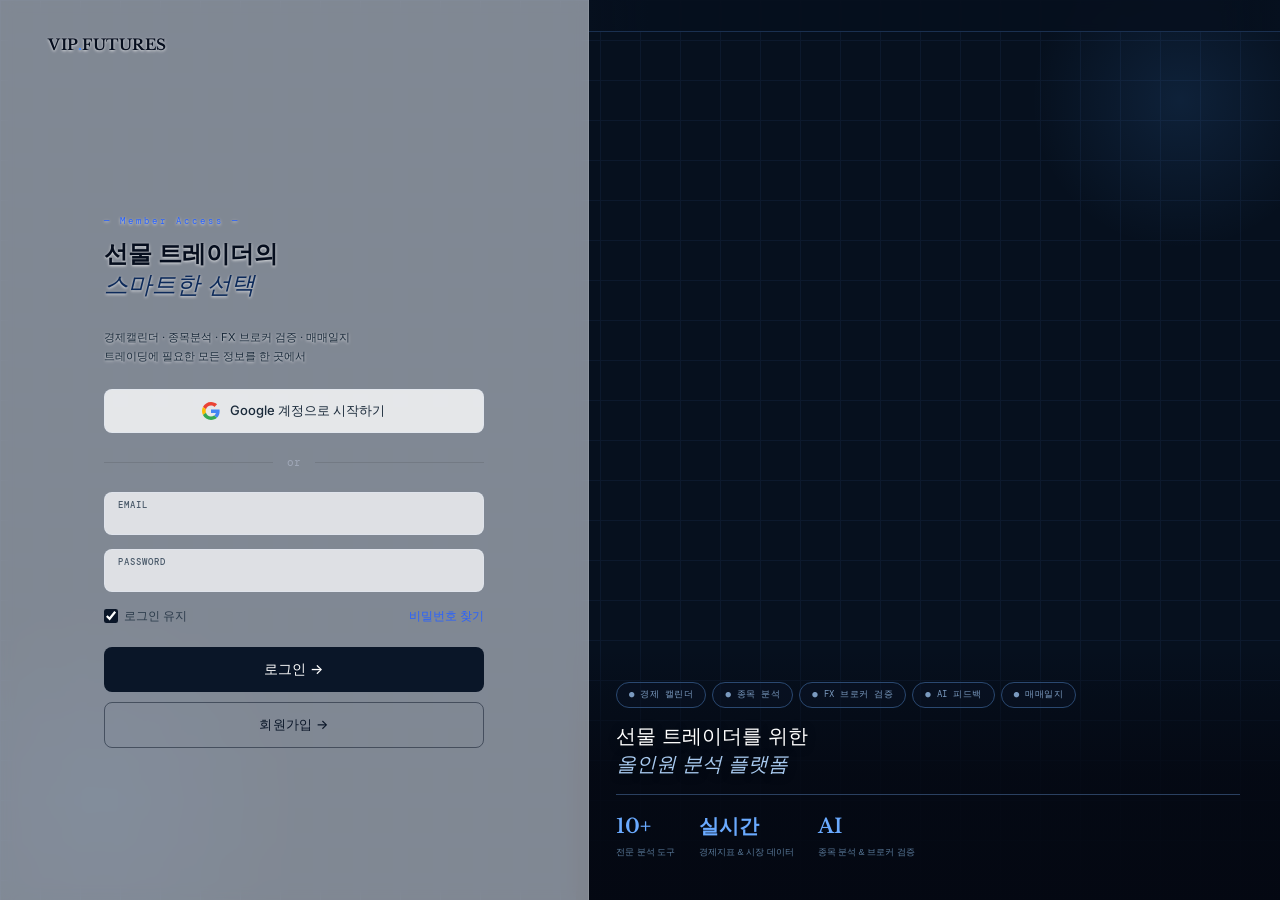
==== index.html @ 622e9b00 "Calendar: Korean country names + 150+ event translations ## Country Names - EC4C now shows Korean: 미" ====
<!DOCTYPE html>
<html lang="ko">
<head>
<meta charset="UTF-8">
<meta name="viewport" content="width=device-width, initial-scale=1.0">
<meta name="theme-color" content="#1B2A4A">
<link rel="manifest" href="manifest.json">
<meta name="apple-mobile-web-app-capable" content="yes">
<meta name="apple-mobile-web-app-status-bar-style" content="black-translucent">
<meta name="apple-mobile-web-app-title" content="VIP Guide">
<title>VIP Futures — 선물 트레이더를 위한 올인원 분석 플랫폼</title>
<link rel="preconnect" href="https://cdn.jsdelivr.net">
<link href="https://cdn.jsdelivr.net/gh/orioncactus/pretendard@v1.3.9/dist/web/variable/pretendardvariable-dynamic-subset.min.css" rel="stylesheet" crossorigin>
<link rel="stylesheet" href="features.css">
<link rel="stylesheet" href="broker-verify.css">
<link rel="stylesheet" href="login.css">
<link rel="stylesheet" href="signup.css">
<link rel="stylesheet" href="trading.css">
<script src="https://cdnjs.cloudflare.com/ajax/libs/Chart.js/4.4.1/chart.umd.js"></script>
<script src="brokers.js"></script>
<script src="broker-verify.js"></script>
<script src="trading.js"></script>
<script src="https://cdnjs.cloudflare.com/ajax/libs/xlsx/0.18.5/xlsx.full.min.js"></script>
<script src="https://cdnjs.cloudflare.com/ajax/libs/pdf.js/3.11.174/pdf.min.js"></script>
<script src="https://cdnjs.cloudflare.com/ajax/libs/jspdf/2.5.1/jspdf.umd.min.js"></script>
<script src="https://cdnjs.cloudflare.com/ajax/libs/html2canvas/1.4.1/html2canvas.min.js"></script>
<style>
/* ===== FONT ===== */
@supports (font-variation-settings: normal) {
  :root { --font: 'Pretendard Variable', -apple-system, 'Noto Sans KR', sans-serif; }
}
@supports not (font-variation-settings: normal) {
  :root { --font: 'Pretendard', -apple-system, 'Noto Sans KR', sans-serif; }
}
/* ===== RESET & BASE ===== */
*,*::before,*::after{box-sizing:border-box;margin:0;padding:0}
:root{
  --navy:#1B2A4A;
  --navy-light:#2D4A7A;
  --blue:#3182F6;
  --blue-light:#E8F1FE;
  --blue-bg:#F5F8FF;
  --orange:#FF6B35;
  --orange-light:#FFF3ED;
  --orange-dark:#E85A24;
  --white:#FFFFFF;
  --gray-50:#F8F9FA;
  --gray-100:#F1F3F5;
  --gray-200:#E9ECEF;
  --gray-300:#DEE2E6;
  --gray-400:#CED4DA;
  --gray-500:#ADB5BD;
  --gray-600:#868E96;
  --gray-700:#495057;
  --gray-800:#343A40;
  --gray-900:#212529;
  --green:#20C997;
  --green-light:#E6FCF5;
  --red:#FF6B6B;
  --red-light:#FFF0F0;
  --radius:16px;
  --radius-sm:10px;
  --radius-xs:6px;
  --shadow:0 2px 12px rgba(0,0,0,0.06);
  --shadow-md:0 4px 24px rgba(0,0,0,0.08);
  --shadow-lg:0 8px 40px rgba(0,0,0,0.1);
  --transition:all .25s cubic-bezier(.4,0,.2,1);
}
html{scroll-behavior:smooth}
body{
  font-family:var(--font, -apple-system,'Noto Sans KR',sans-serif);
  background:var(--gray-50);
  color:var(--gray-900);
  line-height:1.7;
  -webkit-font-smoothing:antialiased;
}
a{text-decoration:none;color:inherit}

/* ===== HEADER ===== */
.header{
  position:sticky;top:0;z-index:100;
  background:rgba(255,255,255,0.85);
  -webkit-backdrop-filter:blur(20px);backdrop-filter:blur(20px);
  border-bottom:1px solid var(--gray-200);
  padding:0 24px;
}
.header-inner{
  max-width:1600px;margin:0 auto;
  display:flex;align-items:center;
  height:60px;gap:12px;
}
.header-logo{
  display:flex;align-items:center;gap:8px;
  font-weight:800;font-size:16px;color:var(--navy);
}
.header-logo-icon{
  width:32px;height:32px;
  background:linear-gradient(135deg,var(--orange),var(--blue));
  border-radius:8px;display:flex;align-items:center;justify-content:center;
  color:#fff;font-size:14px;font-weight:900;
}
.header-badge{
  background:var(--orange);color:#fff;
  font-size:11px;font-weight:700;padding:3px 10px;
  border-radius:20px;letter-spacing:.5px;
}
.header-right{
  margin-left:auto;font-size:13px;color:var(--gray-500);
}
.dark-toggle{margin-left:8px}

/* ===== PROGRESS ===== */
.progress-wrap{
  position:sticky;top:60px;z-index:99;
  background:var(--white);height:3px;
}
.progress-fill{
  height:100%;background:linear-gradient(90deg,var(--orange),var(--blue));
  transition:width .4s ease;border-radius:0 3px 3px 0;
}

/* ===== LAYOUT ===== */
.layout{
  max-width:1600px;margin:0 auto;
  display:flex;gap:0;min-height:calc(100vh - 63px);
}

/* ===== SIDEBAR ===== */
.sidebar{
  width:280px;flex-shrink:0;
  position:sticky;top:63px;height:calc(100vh - 63px);
  overflow-y:auto;padding:28px 20px;
  background:var(--white);
  border-right:1px solid var(--gray-200);
}
.sidebar-greeting{font-size:12px;color:var(--gray-500);font-weight:500;margin-bottom:4px}
.sidebar-heading{font-size:18px;font-weight:800;color:var(--navy);line-height:1.4;margin-bottom:20px}
.sidebar-label{font-size:11px;font-weight:700;color:var(--gray-400);letter-spacing:1px;text-transform:uppercase;margin-bottom:8px}

.sidebar-list-card{
  border:1px solid var(--gray-200);border-radius:12px;overflow:hidden;margin-bottom:4px;background:var(--white);
}
.sidebar-list-card .chapter-btn{border-bottom:1px solid #f0f0f0}
.sidebar-list-card .chapter-btn:last-child{border-bottom:none}
.sidebar-accordion-toggle{display:flex;align-items:center;justify-content:space-between;width:100%;padding:13px 16px;border:none;background:transparent;cursor:pointer;font-size:14px;font-weight:700;color:var(--navy);font-family:var(--font);border-bottom:1px solid #f0f0f0}
.sidebar-accordion-toggle:hover{background:var(--gray-50)}
.sidebar-acc-arrow{font-size:12px;color:var(--gray-400);transition:transform .3s}
.sidebar-acc-arrow.up{transform:rotate(180deg)}
.sidebar-accordion-body{max-height:0;overflow:hidden;transition:max-height .3s ease}
.sidebar-accordion-body.open{max-height:500px}
.chapter-btn{
  display:flex;align-items:center;gap:12px;
  width:100%;padding:12px 14px;
  border:none;background:transparent;
  cursor:pointer;
  text-align:left;transition:var(--transition);
}
.chapter-btn:hover{background:var(--gray-50)}
.chapter-btn.active{background:var(--blue-light)}
.chapter-btn.active .chapter-num{background:var(--blue);color:#fff}
.chapter-btn.active .chapter-btn-title{color:var(--blue);font-weight:700}
.chapter-num{
  width:28px;height:28px;border-radius:8px;
  background:var(--gray-200);color:var(--gray-600);
  display:flex;align-items:center;justify-content:center;
  font-size:11px;font-weight:800;flex-shrink:0;
  transition:var(--transition);
}
.chapter-btn-title{font-size:14px;font-weight:600;color:var(--gray-800);display:block;transition:var(--transition)}
.chapter-btn-sub{font-size:11px;color:var(--gray-500);display:block;margin-top:1px}

.sidebar-footer{margin-top:24px;padding-top:20px;border-top:1px solid var(--gray-200)}
.trainer-card{
  background:linear-gradient(135deg,var(--navy),var(--navy-light));
  border-radius:var(--radius);padding:20px;color:#fff;
}
.trainer-tag{font-size:10px;font-weight:700;letter-spacing:1px;color:var(--orange);margin-bottom:8px}
.trainer-name{font-size:15px;font-weight:700;margin-bottom:8px}
.trainer-desc{font-size:12px;line-height:1.6;color:rgba(255,255,255,.7)}

/* ===== MAIN ===== */
.main{flex:1;min-width:0;padding:32px 40px 60px}

.chapter-page{display:none;animation:fadeUp .4s ease}
.chapter-page.active{display:block}

@keyframes fadeUp{
  from{opacity:0;transform:translateY(16px)}
  to{opacity:1;transform:translateY(0)}
}

/* Hero */
.chapter-hero{
  display:flex;align-items:flex-start;gap:20px;
  margin-bottom:36px;padding-bottom:28px;
  border-bottom:1px solid var(--gray-200);
}
.chapter-hero-num{
  font-size:56px;font-weight:900;
  background:linear-gradient(135deg,#FF8C00,#FF6B35);
  -webkit-background-clip:text;-webkit-text-fill-color:transparent;
  background-clip:text;line-height:1;
}
.chapter-label{font-size:13px;font-weight:600;color:var(--blue);letter-spacing:.5px;margin-bottom:4px}
.chapter-title{font-size:28px;font-weight:800;color:var(--navy);line-height:1.3;margin-bottom:8px}
.chapter-desc{font-size:15px;color:var(--gray-600);line-height:1.6}

/* Sections */
.section{margin-bottom:40px}
.section-title{
  font-size:20px;font-weight:800;color:var(--navy);
  margin-bottom:16px;padding-left:12px;
  border-left:3px solid var(--orange);
}
.prose{font-size:15px;line-height:1.8;color:var(--gray-700);margin-bottom:16px}
.prose strong{color:var(--navy);font-weight:700}

/* Quote */
.quote{
  background:var(--blue-bg);border-left:4px solid var(--blue);
  border-radius:0 var(--radius-sm) var(--radius-sm) 0;
  padding:20px 24px;margin:16px 0;
  font-size:15px;font-style:italic;color:var(--navy);line-height:1.8;
}

/* Callout */
.callout{
  background:var(--blue-light);
  border-radius:var(--radius);padding:20px 24px;margin:16px 0;
}
.callout-label{
  font-size:12px;font-weight:800;color:var(--blue);
  margin-bottom:8px;letter-spacing:.5px;
}
.callout p{font-size:14px;line-height:1.7;color:var(--gray-700)}
.callout.danger{background:var(--red-light)}
.callout.danger .callout-label{color:var(--red)}
.callout.success{background:var(--green-light)}
.callout.success .callout-label{color:var(--green)}

/* Flow */
.flow-label{font-size:13px;font-weight:700;color:var(--gray-600);margin-bottom:10px}
.flow{display:flex;align-items:center;gap:6px;flex-wrap:wrap;margin-bottom:16px}
.flow-item{
  padding:8px 16px;border-radius:24px;font-size:13px;font-weight:600;
  white-space:nowrap;
}
.flow-item.bad{background:var(--red-light);color:var(--red)}
.flow-item.good{background:var(--green-light);color:var(--green)}
.flow-arrow{color:var(--gray-400);font-size:14px}

/* Checklist */
.checklist{list-style:none;padding:0}
.checklist li{
  display:flex;align-items:flex-start;gap:10px;
  padding:12px 16px;margin-bottom:6px;
  background:var(--white);border:1px solid var(--gray-200);
  border-radius:var(--radius-sm);font-size:14px;color:var(--gray-700);
  transition:var(--transition);
}
.checklist li:hover{border-color:var(--blue);background:var(--blue-light)}
.checklist li::before{
  content:'';width:20px;height:20px;flex-shrink:0;margin-top:1px;
  border:2px solid var(--blue);border-radius:50%;
  background:var(--white);
}
.checklist.danger li::before{border-color:var(--red)}
.checklist.danger li:hover{border-color:var(--red);background:var(--red-light)}

/* Numbered list */
.num-list{list-style:none;padding:0;counter-reset:nl}
.num-list li{
  counter-increment:nl;display:flex;align-items:flex-start;gap:12px;
  padding:14px 16px;margin-bottom:6px;
  background:var(--white);border:1px solid var(--gray-200);
  border-radius:var(--radius-sm);font-size:14px;color:var(--gray-700);
}
.num-list li::before{
  content:counter(nl);width:24px;height:24px;flex-shrink:0;
  background:var(--orange);color:#fff;border-radius:8px;
  display:flex;align-items:center;justify-content:center;
  font-size:12px;font-weight:800;
}

/* Two Column */
.two-col{display:grid;grid-template-columns:1fr 1fr;gap:16px;margin:16px 0}
.info-card{
  background:var(--white);border:1px solid var(--gray-200);
  border-radius:var(--radius);padding:24px;
}
.info-card.blue{border-top:3px solid var(--blue)}
.info-card.gold{border-top:3px solid var(--orange)}
.info-card-label{font-size:13px;font-weight:800;color:var(--navy);margin-bottom:12px}
.info-card .checklist li{border:none;padding:8px 0;margin:0;background:transparent}
.info-card .checklist li:hover{background:transparent}

/* Risk Grid */
.risk-grid{display:grid;grid-template-columns:repeat(3,1fr);gap:12px;margin:16px 0}
.risk-item{
  background:var(--white);border:1px solid var(--gray-200);
  border-radius:var(--radius);padding:20px;
  transition:var(--transition);
}
.risk-item:hover{box-shadow:var(--shadow-md);border-color:var(--blue);transform:translateY(-2px)}
.risk-num{
  font-size:12px;font-weight:800;color:var(--blue);
  background:var(--blue-light);padding:4px 10px;
  border-radius:20px;display:inline-block;margin-bottom:10px;
}
.risk-title{font-size:15px;font-weight:700;color:var(--navy);margin-bottom:6px}
.risk-desc{font-size:13px;color:var(--gray-600);line-height:1.5}

/* Compare */
.compare-grid{display:grid;grid-template-columns:1fr 1fr;gap:16px;margin:16px 0}
.compare-card{
  border-radius:var(--radius);overflow:hidden;
  border:1px solid var(--gray-200);background:var(--white);
}
.compare-card-header{
  padding:16px 20px;font-size:15px;font-weight:700;
  display:flex;align-items:center;gap:8px;
}
.compare-card.pro .compare-card-header{background:var(--blue-light);color:var(--blue)}
.compare-card.beginner .compare-card-header{background:var(--red-light);color:var(--red)}
.compare-card-body{padding:16px 20px}
.compare-item{
  display:flex;align-items:flex-start;gap:10px;
  padding:8px 0;font-size:14px;color:var(--gray-700);
}
.compare-dot{
  width:6px;height:6px;border-radius:50%;margin-top:7px;flex-shrink:0;
}
.compare-card.pro .compare-dot{background:var(--blue)}
.compare-card.beginner .compare-dot{background:var(--red)}

/* MA Grid */
.ma-grid{display:grid;grid-template-columns:repeat(auto-fill,minmax(200px,1fr));gap:12px;margin:16px 0}
.ma-item{
  background:var(--white);border:1px solid var(--gray-200);
  border-radius:var(--radius);padding:18px;
  transition:var(--transition);
}
.ma-item:hover{border-color:var(--orange);box-shadow:var(--shadow)}
.ma-num{font-size:11px;font-weight:800;color:var(--orange);letter-spacing:.5px}
.ma-title{font-size:15px;font-weight:700;color:var(--navy);margin:6px 0}
.ma-desc{font-size:13px;color:var(--gray-600);line-height:1.5}

/* Candle */
.candle-grid{display:grid;grid-template-columns:repeat(3,1fr);gap:12px;margin:16px 0}
.candle-card{
  background:var(--white);border:1px solid var(--gray-200);
  border-radius:var(--radius);padding:20px;
}
.candle-factor-tag{font-size:11px;font-weight:700;color:var(--orange);margin-bottom:6px}
.candle-title{font-size:16px;font-weight:700;color:var(--navy);margin-bottom:12px}
.candle-row{display:flex;justify-content:space-between;padding:8px 0;border-bottom:1px solid var(--gray-100)}
.candle-row:last-child{border:0}
.candle-key{font-size:12px;color:var(--gray-500);font-weight:600}
.c-strong{font-size:13px;color:var(--green);font-weight:600}
.c-weak{font-size:13px;color:var(--red);font-weight:600}

/* MTA */
.mta-box{
  background:var(--navy);border-radius:var(--radius);
  padding:24px;margin:16px 0;
}
.mta-label{font-size:13px;font-weight:700;color:var(--orange);margin-bottom:16px}
.mta-row{display:flex;align-items:center;justify-content:center;gap:16px}
.mta-item{
  background:rgba(255,255,255,0.1);border-radius:var(--radius-sm);
  padding:16px 24px;text-align:center;flex:1;
}
.mta-sub{font-size:11px;color:var(--gray-400);margin-bottom:4px}
.mta-title{font-size:15px;font-weight:700;color:#fff}
.mta-arrow{color:var(--orange);font-size:18px;font-weight:700}

/* Entry Checks */
.entry-checks{margin:16px 0}
.entry-check{
  display:flex;align-items:center;gap:12px;
  padding:14px 18px;margin-bottom:6px;
  background:var(--white);border:1px solid var(--gray-200);
  border-radius:var(--radius-sm);font-size:14px;color:var(--gray-700);
  transition:var(--transition);
}
.entry-check:hover{border-color:var(--green);background:var(--green-light)}
.entry-check-icon{
  width:24px;height:24px;border-radius:50%;
  background:var(--green);color:#fff;
  display:flex;align-items:center;justify-content:center;
  font-size:12px;font-weight:800;flex-shrink:0;
}

/* Trap */
.trap-grid{display:grid;grid-template-columns:1fr 1fr;gap:16px;margin:16px 0}
.trap-card{
  border-radius:var(--radius);overflow:hidden;
  border:1px solid var(--gray-200);background:var(--white);
}
.trap-card .trap-type{
  padding:14px 20px;font-size:14px;font-weight:800;letter-spacing:.5px;
}
.trap-card.bull .trap-type{background:var(--red-light);color:var(--red)}
.trap-card.bear .trap-type{background:var(--green-light);color:var(--green)}
.trap-title{padding:16px 20px 4px;font-size:15px;font-weight:700;color:var(--navy)}
.trap-desc{padding:0 20px;font-size:13px;color:var(--gray-600);line-height:1.6}
.trap-signal{
  padding:12px 20px 16px;font-size:13px;font-weight:700;
  color:var(--blue);
}

/* Data Table */
.data-table{
  width:100%;border-collapse:collapse;margin:16px 0;
  border-radius:var(--radius);overflow:hidden;
  border:1px solid var(--gray-200);
}
.data-table th{
  background:var(--navy);color:#fff;
  padding:12px 18px;font-size:13px;font-weight:700;text-align:left;
}
.data-table td{
  padding:12px 18px;font-size:14px;color:var(--gray-700);
  border-bottom:1px solid var(--gray-100);background:var(--white);
}
.td-good{color:var(--green);font-weight:600}

/* Principle Cards */
.principle-cards{display:grid;grid-template-columns:1fr 1fr;gap:12px;margin:16px 0}
.principle-card{
  display:flex;align-items:flex-start;gap:14px;
  background:var(--white);border:1px solid var(--gray-200);
  border-radius:var(--radius);padding:18px;
  transition:var(--transition);
}
.principle-card:hover{box-shadow:var(--shadow);border-color:var(--blue)}
.principle-num{
  width:36px;height:36px;border-radius:10px;
  background:linear-gradient(135deg,var(--orange),var(--blue));
  color:#fff;display:flex;align-items:center;justify-content:center;
  font-size:12px;font-weight:800;flex-shrink:0;
}
.principle-title{font-size:14px;font-weight:700;color:var(--navy);margin-bottom:4px}
.principle-desc{font-size:13px;color:var(--gray-600);line-height:1.5}

/* Triple Grid */
.triple-grid{display:grid;grid-template-columns:repeat(3,1fr);gap:14px;margin:16px 0}
.triple-card{
  background:var(--white);border:1px solid var(--gray-200);
  border-radius:var(--radius);padding:24px;text-align:center;
  transition:var(--transition);
}
.triple-card:hover{box-shadow:var(--shadow-md);transform:translateY(-3px)}
.triple-icon{font-size:32px;margin-bottom:10px}
.triple-title{font-size:16px;font-weight:800;color:var(--navy);margin-bottom:8px}
.triple-desc{font-size:13px;color:var(--gray-600);line-height:1.6}

/* Navigation */
.chapter-nav-bottom{
  display:flex;align-items:center;justify-content:space-between;
  padding-top:28px;margin-top:40px;border-top:1px solid var(--gray-200);
}
.nav-btn{
  padding:10px 24px;border-radius:24px;
  font-size:14px;font-weight:600;cursor:pointer;
  border:1px solid var(--gray-300);background:var(--white);
  color:var(--gray-700);transition:var(--transition);
}
.nav-btn:hover:not(:disabled){
  background:var(--blue);color:#fff;border-color:var(--blue);
}
.nav-btn:disabled{opacity:.3;cursor:default}
.nav-dots{display:flex;gap:8px}
.nav-dot{
  width:10px;height:10px;border-radius:50%;border:none;
  background:var(--gray-300);cursor:pointer;padding:0;
  transition:var(--transition);
}
.nav-dot.active{background:var(--orange);width:28px;border-radius:5px}

/* ===== PASSWORD GATE ===== */
.pw-gate{
  position:fixed;inset:0;z-index:9999;
  background:linear-gradient(135deg,var(--navy) 0%,#0D1B2A 100%);
  display:flex;align-items:center;justify-content:center;
  transition:opacity .5s ease,visibility .5s ease;
}
.pw-gate.hidden{opacity:0;visibility:hidden;pointer-events:none}
.pw-box{
  text-align:center;padding:40px;max-width:400px;width:90%;
}
.pw-logo{
  width:64px;height:64px;margin:0 auto 24px;
  background:linear-gradient(135deg,var(--orange),var(--blue));
  border-radius:16px;display:flex;align-items:center;justify-content:center;
  font-size:24px;font-weight:900;color:#fff;
}
.pw-title{font-size:24px;font-weight:800;color:#fff;margin-bottom:8px}
.pw-sub{font-size:14px;color:rgba(255,255,255,.5);margin-bottom:32px}
.pw-input-wrap{position:relative;margin-bottom:16px}
.pw-input{
  width:100%;padding:14px 18px;border:2px solid rgba(255,255,255,.15);
  border-radius:12px;background:rgba(255,255,255,.08);color:#fff;
  font-size:16px;outline:none;transition:var(--transition);
  font-family:var(--font);
}
.pw-input::placeholder{color:rgba(255,255,255,.3)}
.pw-input:focus{border-color:var(--orange)}
.pw-input.error{border-color:var(--red);animation:shake .4s ease}
.pw-submit{
  width:100%;padding:14px;border:none;border-radius:12px;
  background:linear-gradient(135deg,var(--orange),var(--orange-dark));
  color:#fff;font-size:16px;font-weight:700;cursor:pointer;
  transition:var(--transition);font-family:var(--font);
}
.pw-submit:hover{transform:translateY(-1px);box-shadow:0 8px 24px rgba(255,107,53,.3)}
.pw-error-msg{color:var(--red);font-size:13px;margin-top:8px;min-height:20px}
.pw-hint{color:rgba(255,255,255,.3);font-size:12px;margin-top:24px}
@keyframes shake{0%,100%{transform:translateX(0)}25%{transform:translateX(-8px)}75%{transform:translateX(8px)}}

/* ===== LANDING HERO ===== */
.landing{
  min-height:100vh;display:flex;flex-direction:column;
  align-items:center;justify-content:center;text-align:center;
  background:linear-gradient(180deg,var(--white) 0%,var(--blue-bg) 100%);
  padding:40px 24px;position:relative;overflow:hidden;
}
.landing::before{
  content:'';position:absolute;top:-200px;right:-200px;
  width:500px;height:500px;border-radius:50%;
  background:radial-gradient(circle,rgba(255,107,53,.08),transparent 70%);
}
.landing::after{
  content:'';position:absolute;bottom:-200px;left:-200px;
  width:600px;height:600px;border-radius:50%;
  background:radial-gradient(circle,rgba(49,130,246,.06),transparent 70%);
}
.landing>*{position:relative;z-index:1}
.landing-badge{
  display:inline-flex;align-items:center;gap:6px;
  background:var(--orange-light);color:var(--orange);
  font-size:13px;font-weight:700;padding:6px 16px;
  border-radius:24px;margin-bottom:24px;
}
.landing-badge::before{content:'';width:6px;height:6px;border-radius:50%;background:var(--orange);animation:pulse 2s infinite}
@keyframes pulse{0%,100%{opacity:1}50%{opacity:.3}}
.landing-title{
  font-size:clamp(28px,5vw,48px);font-weight:900;color:var(--navy);
  line-height:1.3;margin-bottom:16px;
}
.landing-title span{
  background:linear-gradient(135deg,var(--orange),var(--blue));
  -webkit-background-clip:text;-webkit-text-fill-color:transparent;
  background-clip:text;
}
.landing-desc{
  font-size:clamp(14px,2vw,18px);color:var(--gray-600);
  max-width:560px;line-height:1.7;margin-bottom:40px;
}
.landing-stats{
  display:flex;gap:32px;margin-bottom:40px;flex-wrap:wrap;justify-content:center;
}
.landing-stat{text-align:center}
.landing-stat-num{
  font-size:clamp(28px,4vw,40px);font-weight:900;
  color:var(--navy);display:block;
}
.landing-stat-num.orange{color:var(--orange)}
.landing-stat-num.blue{color:var(--blue)}
.landing-stat-label{font-size:13px;color:var(--gray-500);margin-top:4px}
.landing-cta{
  display:inline-flex;align-items:center;gap:8px;
  padding:16px 40px;border-radius:16px;border:none;
  background:linear-gradient(135deg,var(--blue),var(--navy));
  color:#fff;font-size:17px;font-weight:700;cursor:pointer;
  transition:var(--transition);font-family:var(--font);
  box-shadow:0 4px 20px rgba(49,130,246,.3);
}
.landing-cta:hover{transform:translateY(-2px);box-shadow:0 8px 32px rgba(49,130,246,.4)}
.landing-cta svg{width:20px;height:20px}
.landing-features{
  display:flex;gap:16px;margin-top:48px;flex-wrap:wrap;justify-content:center;
}
.landing-feat{
  display:flex;align-items:center;gap:8px;
  background:var(--white);border:1px solid var(--gray-200);
  border-radius:12px;padding:12px 18px;font-size:13px;color:var(--gray-700);
  font-weight:500;
}
.landing-feat-icon{font-size:18px}

/* ===== SCROLL REVEAL ===== */
.reveal{
  opacity:0;transform:translateY(24px);
  transition:opacity .6s cubic-bezier(.4,0,.2,1), transform .6s cubic-bezier(.4,0,.2,1);
}
.reveal.visible{opacity:1;transform:translateY(0)}
.reveal-delay-1{transition-delay:.1s}
.reveal-delay-2{transition-delay:.2s}
.reveal-delay-3{transition-delay:.3s}

/* ===== SCROLL TO TOP ===== */
.scroll-top{
  position:fixed;bottom:90px;right:20px;z-index:90;
  width:44px;height:44px;border-radius:50%;border:none;
  background:var(--white);color:var(--navy);
  box-shadow:var(--shadow-md);cursor:pointer;
  display:flex;align-items:center;justify-content:center;
  font-size:18px;transition:var(--transition);
  opacity:0;visibility:hidden;transform:translateY(10px);
  -webkit-tap-highlight-color:transparent;
}
.scroll-top.show{opacity:1;visibility:visible;transform:translateY(0)}
.scroll-top:hover{background:var(--blue);color:#fff}
@media(min-width:641px){.scroll-top{bottom:32px;right:32px}}

/* ===== TOAST ===== */
.toast{
  position:fixed;bottom:100px;left:50%;transform:translateX(-50%) translateY(20px);
  z-index:300;background:var(--navy);color:#fff;
  padding:14px 24px;border-radius:14px;font-size:14px;font-weight:600;
  box-shadow:var(--shadow-lg);display:flex;align-items:center;gap:10px;
  opacity:0;transition:all .4s ease;pointer-events:none;
  white-space:nowrap;max-width:90vw;
}
.toast.show{opacity:1;transform:translateX(-50%) translateY(0);pointer-events:auto}
.toast-btn{
  background:var(--orange);border:none;color:#fff;
  padding:6px 14px;border-radius:8px;font-size:13px;font-weight:700;
  cursor:pointer;font-family:var(--font);flex-shrink:0;
}

/* ===== TICKER ===== */
.ticker-wrap{
  position:sticky;top:60px;z-index:98;
  background:var(--white);border-bottom:1px solid var(--gray-200);
  height:46px;overflow:hidden;
}
body.dark .ticker-wrap{background:var(--gray-50)}
@media(max-width:640px){.ticker-wrap{top:52px}}

/* ===== TOOL BUTTONS ===== */
.tool-btn.active{background:var(--blue-light)}
.tool-btn.active .chapter-btn-title{color:var(--blue);font-weight:700}

/* ===== ECONOMIC CALENDAR V5 (FMP API) ===== */
.ec4-header{margin-bottom:24px}
.ec4-title{font-size:22px;font-weight:700;color:var(--navy);letter-spacing:-.3px}
.ec4-kst{font-size:12px;color:var(--gray-500);margin-top:4px;font-family:'Courier New',monospace}
.ec4-cards{display:grid;grid-template-columns:repeat(3,1fr);gap:14px;margin-bottom:24px}
.ec4-card{background:var(--white);border-radius:14px;padding:18px 20px 20px;box-shadow:var(--shadow);display:flex;flex-direction:column;gap:6px;transition:box-shadow .2s,transform .2s}
.ec4-card:hover{box-shadow:var(--shadow-md);transform:translateY(-1px)}
.ec4-card-top{display:flex;align-items:center;gap:8px}
.ec4-dot{width:8px;height:8px;border-radius:50%;background:var(--red);flex-shrink:0;position:relative}
.ec4-dot::after{content:'';position:absolute;inset:-3px;border-radius:50%;background:rgba(255,107,107,.18)}
.ec4-card-name{font-size:13px;font-weight:600;color:var(--navy)}
.ec4-card-val{font-size:20px;font-weight:700;color:var(--gray-500);padding-left:16px;min-height:28px;display:flex;align-items:center}
.ec4-card-time{font-size:11px;color:var(--gray-500);padding-left:16px;font-weight:500;font-family:'Courier New',monospace;margin-bottom:2px}
.ec4-meta-sep{color:var(--gray-300);font-size:10px}
.ec4-card-meta{display:flex;gap:10px;padding-left:16px}
.ec4-meta{font-size:11px;color:var(--gray-500)}
.ec4-ml{font-weight:500}
.ec4-panel{background:var(--white);border-radius:16px;box-shadow:var(--shadow);overflow:hidden}
.ec4-toolbar{padding:18px 20px 0;display:flex;align-items:center;justify-content:space-between;flex-wrap:wrap;gap:12px}
.ec4-fg{display:flex;gap:6px;flex-wrap:wrap}
.ec4-fb{border:none;border-radius:20px;padding:6px 14px;font-size:13px;font-family:var(--font);font-weight:500;cursor:pointer;transition:all .15s;background:var(--gray-100);color:var(--gray-600);-webkit-tap-highlight-color:transparent}
.ec4-fb:hover{background:var(--blue-light);color:var(--blue)}
.ec4-fb.active{background:var(--blue);color:#fff}
.ec4-divider{height:1px;background:var(--gray-200);margin:14px 0 0}
.ec4-section-title{font-size:14px;font-weight:600;text-align:center;padding:20px 20px 0;color:var(--navy)}
.ec4-table{width:100%;border-collapse:collapse;margin-top:8px}
.ec4-table th{font-size:12px;font-weight:500;color:var(--gray-500);padding:10px 16px;border-bottom:1px solid var(--gray-200);text-align:left}
.ec4-table th.r,.ec4-table td.r{text-align:right}
.ec4-table td{font-size:13px;padding:13px 16px;border-bottom:1px solid var(--gray-100);vertical-align:middle}
.ec4-table tr:last-child td{border-bottom:none}
.ec4-table tbody tr:hover td{background:var(--blue-light)}
.ec4-time{color:var(--gray-500);font-size:12px;white-space:nowrap}
.ec4-country{display:flex;align-items:center;gap:6px}
.ec4-flag{font-size:16px}
.ec4-cc{font-size:11px;font-weight:600;color:var(--gray-500)}
.ec4-event{font-weight:500;max-width:280px}
.ec4-event-col{max-width:280px}
.ec4-stars{color:#f5a623;font-size:12px;letter-spacing:1px}
.ec4-stars .empty{color:var(--gray-300)}
.ec4-dg td{font-size:11px;font-weight:700;color:var(--blue);background:var(--blue-light);padding:7px 16px;letter-spacing:.5px}
.ec4-other{display:none}
.ec4-other.show{display:table-row}
.ec4-more-wrap{text-align:center;padding:18px 0 22px}
.ec4-more-btn{background:none;border:1.5px solid var(--blue);color:var(--blue);border-radius:20px;padding:8px 28px;font-size:13px;font-family:var(--font);font-weight:600;cursor:pointer;transition:all .15s}
.ec4-more-btn:hover{background:var(--blue);color:#fff}
.ec4-state{text-align:center;padding:48px 20px;color:var(--gray-500);font-size:14px}
.ec4-spinner{display:inline-block;width:24px;height:24px;border:3px solid var(--gray-200);border-top-color:var(--blue);border-radius:50%;animation:ec4spin .8s linear infinite;margin-bottom:12px}
@keyframes ec4spin{to{transform:rotate(360deg)}}
.ec4-updated{font-size:11px;color:var(--gray-400)}
@media(max-width:700px){
  .ec4-cards{grid-template-columns:1fr}
  .ec4-table th:nth-child(5),.ec4-table td:nth-child(5){display:none}
  .ec4-toolbar{flex-direction:column;align-items:flex-start}
}

/* OLD V4 below */
.ec-page-header{max-width:100%;margin-bottom:24px}
.ec-page-title{font-size:22px;font-weight:700;color:var(--navy);letter-spacing:-.3px}
.ec-kst-time{font-size:12px;color:var(--gray-500);margin-top:4px;font-family:'Courier New',monospace}

.ec-feature-cards{display:grid;grid-template-columns:repeat(3,1fr);gap:14px;margin-bottom:24px}
.ec-feat-card{
  background:var(--white);border-radius:14px;padding:18px 20px;
  box-shadow:var(--shadow);display:flex;flex-direction:column;gap:8px;
  transition:box-shadow .2s,transform .2s;
}
.ec-feat-card:hover{box-shadow:var(--shadow-md);transform:translateY(-1px)}
.ec-feat-top{display:flex;align-items:center;gap:8px}
.ec-feat-dot{
  width:8px;height:8px;border-radius:50%;background:var(--red);flex-shrink:0;
  position:relative;
}
.ec-feat-dot::after{
  content:'';position:absolute;inset:-3px;border-radius:50%;
  background:rgba(255,107,107,.18);
}
.ec-feat-name{font-size:13px;font-weight:600;color:var(--navy)}
.ec-feat-val{font-size:20px;font-weight:700;color:var(--navy);padding-left:16px;min-height:28px}
.ec-feat-meta{display:flex;gap:10px;padding-left:16px}
.ec-feat-meta-item{font-size:11px;color:var(--gray-500)}
.ec-feat-label{font-weight:500}

.ec-cal-panel{
  background:var(--white);border-radius:16px;box-shadow:var(--shadow);overflow:hidden;
}
.ec-cal-toolbar{
  padding:18px 20px 0;display:flex;align-items:center;justify-content:space-between;
  flex-wrap:wrap;gap:12px;
}
.ec-cal-filters{display:flex;gap:6px;flex-wrap:wrap}
.ec-cal-btn{
  border:none;border-radius:20px;padding:6px 14px;font-size:13px;
  font-family:var(--font);font-weight:500;cursor:pointer;transition:all .15s;
  background:var(--gray-100);color:var(--gray-600);
  -webkit-tap-highlight-color:transparent;
}
.ec-cal-btn:hover{background:var(--blue-light);color:var(--blue)}
.ec-cal-btn.active{background:var(--blue);color:#fff}
.ec-cal-divider{height:1px;background:var(--gray-200);margin:14px 0 0}
.ec-tv-wrap{min-height:520px}
.ec-tv-wrap .tradingview-widget-container{width:100%;height:600px}
.ec-tv-wrap .tradingview-widget-container__widget{width:100%;height:100%}

@media(max-width:720px){
  .ec-feature-cards{grid-template-columns:1fr}
}
@media(max-width:500px){
  .ec-cal-toolbar{flex-direction:column;align-items:flex-start}
}

/* OLD V3 - kept for compatibility */
.ec2-header{display:flex;justify-content:space-between;align-items:flex-end;margin-bottom:24px;padding:0 4px}
.ec2-title{font-size:24px;font-weight:800;color:var(--navy);margin:0}
.ec2-clock{font-size:12px;color:var(--gray-500);margin-top:2px;font-family:'Courier New',monospace}
.ec2-updated{font-size:11px;color:var(--gray-400)}

/* Banner */
.ec2-banner{display:flex;gap:10px;overflow-x:auto;scrollbar-width:none}
.ec2-banner::-webkit-scrollbar{display:none}
.ec2-ban-card{flex:1;min-width:170px;display:flex;align-items:center;gap:12px;padding:16px;border-radius:12px;background:var(--white);border:1px solid var(--gray-200);flex-shrink:0}
.ec2-ban-card:hover{box-shadow:var(--shadow)}
.ec2-ban-dot{width:10px;height:10px;border-radius:50%;flex-shrink:0}
.ec2-ban-dot.high{background:var(--red)}
.ec2-ban-name{font-size:13px;font-weight:700;color:var(--navy)}
.ec2-ban-time{font-size:11px;color:var(--gray-500);margin-top:1px}
.ec2-ban-dday{margin-left:auto;font-size:14px;font-weight:800;color:var(--orange);white-space:nowrap}

/* Controls */
.ec2-controls{margin-bottom:20px}
.ec2-tabs{display:flex;gap:6px;margin-bottom:12px}
.ec2-tab{padding:7px 16px;border:1px solid var(--gray-200);border-radius:8px;background:var(--white);color:var(--gray-600);font-size:13px;font-weight:600;cursor:pointer;transition:var(--transition);font-family:var(--font)}
.ec2-tab:hover{border-color:var(--blue)}
.ec2-tab.active{background:var(--blue);color:#fff;border-color:var(--blue)}
.ec2-filters{display:flex;gap:12px;flex-wrap:wrap}
.ec2-fgroup{display:flex;gap:4px;align-items:center}
.ec2-fb{padding:4px 10px;border:1px solid var(--gray-200);border-radius:16px;background:var(--white);color:var(--gray-500);font-size:11px;font-weight:600;cursor:pointer;transition:var(--transition);font-family:var(--font)}
.ec2-fb:hover{border-color:var(--blue)}
.ec2-fb.active{background:var(--navy);color:#fff;border-color:var(--navy)}

.ec2-section-title{font-size:14px;font-weight:700;color:var(--gray-500);margin-bottom:12px;letter-spacing:.5px}

/* Skeleton */
.ec2-skeleton{display:flex;flex-direction:column;gap:2px}
.ec2-skel-r{height:48px;background:var(--white);border-bottom:1px solid var(--gray-100);animation:skelPulse 1.2s infinite}

/* Table */
.ec2-table-wrap{overflow-x:auto}
.ec2-table{width:100%;border-collapse:collapse}
.ec2-table thead th{font-size:11px;font-weight:600;color:var(--gray-400);text-transform:uppercase;letter-spacing:.5px;padding:10px 12px;border-bottom:1px solid var(--gray-200);text-align:left;white-space:nowrap}
.ec2-table tbody tr{height:48px;border-bottom:1px solid var(--gray-100);transition:background .15s}
.ec2-table tbody tr:hover{background:var(--blue-light)}
.ec2-table tbody tr.ec2-imminent{border-left:3px solid var(--red)}
.ec2-table tbody tr.ec2-holiday{opacity:.4}
.ec2-table tbody td{padding:8px 12px;font-size:14px;color:var(--gray-700)}
.ec2-num-col{text-align:right;font-family:'Courier New',monospace;font-size:13px !important}
.ec2-time-cell{font-size:13px;font-weight:700;color:var(--navy);white-space:nowrap;width:52px}
.ec2-country-cell{white-space:nowrap}
.ec2-country-flag{font-size:16px;margin-right:4px}
.ec2-country-code{font-size:11px;color:var(--gray-500);font-weight:600}
.ec2-event-cell{font-weight:500}
.ec2-event-kr{font-size:12px;color:var(--gray-400);margin-left:6px}
.ec2-stars{white-space:nowrap}
.ec2-star-high{color:var(--red)}
.ec2-star-med{color:var(--orange)}
.ec2-star-low{color:var(--gray-400)}
.ec2-val-up{color:var(--green) !important;font-weight:700}
.ec2-val-down{color:var(--red) !important;font-weight:700}
.ec2-val-pending{color:var(--gray-400)}
.ec2-empty{text-align:center;padding:32px;color:var(--gray-400);font-size:13px}

/* Expand */
.ec2-expand-wrap{display:flex;justify-content:flex-end;margin-top:12px}
.ec2-expand-btn{background:none;border:1px solid var(--gray-300);border-radius:8px;padding:8px 18px;font-size:13px;font-weight:600;color:var(--gray-600);cursor:pointer;font-family:var(--font);transition:var(--transition)}
.ec2-expand-btn:hover{border-color:var(--blue);color:var(--blue)}
.ec2-all-wrap{margin-top:16px}
.ec2-all-date-header{font-size:13px;font-weight:700;color:var(--gray-400);padding:12px 0 6px;border-bottom:1px solid var(--gray-200);margin-bottom:4px}

@media(max-width:640px){
  .ec2-hide-m{display:none !important}
  .ec2-title{font-size:20px}
  .ec2-tabs{overflow-x:auto;scrollbar-width:none;flex-wrap:nowrap}
  .ec2-tabs::-webkit-scrollbar{display:none}
  .ec2-tab{flex-shrink:0}
  .ec2-filters{flex-direction:column;gap:6px}
  .ec2-ban-card{min-width:150px;padding:12px}
}

/* keep old prefix working */
/* Summary Cards */
.ec-summary{display:flex;gap:12px;overflow-x:auto;padding-bottom:4px;scrollbar-width:none}
.ec-summary::-webkit-scrollbar{display:none}
.ec-sum-card{flex:1;min-width:160px;padding:18px;border-radius:12px;background:var(--white);border:1px solid var(--gray-200);text-align:center;transition:var(--transition);flex-shrink:0}
.ec-sum-card:hover{box-shadow:var(--shadow);border-color:var(--blue)}
.ec-sum-icon{font-size:20px;margin-bottom:6px}
.ec-sum-label{font-size:12px;font-weight:700;color:var(--gray-500)}
.ec-sum-date{font-size:16px;font-weight:800;color:var(--navy);margin-top:4px}
.ec-sum-dday{font-size:13px;font-weight:700;color:var(--orange);margin-top:2px}
.ec-date-tabs{display:flex;gap:6px;margin-bottom:16px;overflow-x:auto;scrollbar-width:none}
.ec-date-tabs::-webkit-scrollbar{display:none}
.ec-date-tab{padding:8px 18px;border:1px solid var(--gray-200);border-radius:10px;background:var(--white);color:var(--gray-600);font-size:13px;font-weight:600;cursor:pointer;transition:var(--transition);font-family:var(--font);-webkit-tap-highlight-color:transparent;flex-shrink:0}
.ec-date-tab:hover{border-color:var(--blue);color:var(--blue)}
.ec-date-tab.active{background:var(--blue);color:#fff;border-color:var(--blue)}
.ec-filters{display:flex;gap:16px;margin-bottom:16px;flex-wrap:wrap}
.ec-filter-group{display:flex;align-items:center;gap:6px;flex-wrap:wrap}
.ec-filter-label{font-size:12px;font-weight:700;color:var(--gray-400);margin-right:4px}
.ec-fbtn{padding:5px 12px;border:1px solid var(--gray-200);border-radius:20px;background:var(--white);color:var(--gray-600);font-size:12px;font-weight:600;cursor:pointer;transition:var(--transition);font-family:var(--font)}
.ec-fbtn:hover{border-color:var(--blue);color:var(--blue)}
.ec-fbtn.active{background:var(--navy);color:#fff;border-color:var(--navy)}
.ec-skeleton{display:flex;flex-direction:column;gap:12px}
.ec-skel-card{padding:20px;border-radius:12px;background:var(--white);border:1px solid var(--gray-200)}
.ec-skel-top{display:flex;justify-content:space-between;margin-bottom:4px}
.ec-skel-vals{display:flex;gap:12px;margin-top:14px}
.skel-block{border-radius:6px;background:var(--gray-200);animation:skelPulse 1.2s infinite ease-in-out}
@keyframes skelPulse{0%,100%{opacity:.4}50%{opacity:1}}
.ec-cards{display:flex;flex-direction:column;gap:12px}
.ec-card{padding:18px 20px;border-radius:12px;background:var(--white);border:1px solid var(--gray-200);border-left:5px solid var(--gray-300);cursor:pointer;transition:var(--transition);-webkit-tap-highlight-color:transparent}
.ec-card:hover{box-shadow:var(--shadow-md)}
.ec-card.high{border-left-color:var(--red)}
.ec-card.medium{border-left-color:var(--orange)}
.ec-card.low{border-left-color:var(--gray-300)}
.ec-card.done{opacity:.6}
.ec-card.imminent{border-left-color:var(--red);animation:ecBlink 1.5s infinite}
@keyframes ecBlink{0%,100%{box-shadow:0 0 0 0 rgba(255,107,107,.3)}50%{box-shadow:0 0 12px 4px rgba(255,107,107,.15)}}
.ec-card.hidden{display:none}
.ec-card-top{display:flex;justify-content:space-between;align-items:center;margin-bottom:10px}
.ec-card-impact{font-size:11px;font-weight:700;padding:3px 10px;border-radius:10px}
.ec-card-impact.high{background:var(--red-light);color:var(--red)}
.ec-card-impact.medium{background:var(--orange-light);color:var(--orange)}
.ec-card-impact.low{background:var(--gray-100);color:var(--gray-500)}
.ec-card-country{font-size:13px;color:var(--gray-500)}
.ec-card-title{font-size:17px;font-weight:800;color:var(--navy);margin-bottom:2px}
.ec-card-subtitle{font-size:13px;color:var(--gray-500);margin-bottom:12px}
.ec-card-time{font-size:13px;color:var(--gray-600);margin-bottom:14px}
.ec-card-time span{font-weight:700;color:var(--navy)}
.ec-card-vals{display:flex;gap:0;border-top:1px solid var(--gray-100);padding-top:14px}
.ec-card-val{flex:1;text-align:center;border-right:1px solid var(--gray-100)}
.ec-card-val:last-child{border:none}
.ec-card-val-label{font-size:10px;color:var(--gray-400);font-weight:700;text-transform:uppercase;margin-bottom:4px}
.ec-card-val-num{font-size:16px;font-weight:800;color:var(--gray-700)}
.ec-card-val-num.up{color:var(--green)}
.ec-card-val-num.down{color:var(--red)}
.ec-card-val-num.pending{color:var(--gray-400);font-size:13px}
.ec-card-warn{margin-top:10px;padding:8px 12px;border-radius:8px;background:var(--red-light);color:var(--red);font-size:12px;font-weight:600}
.ec-empty{text-align:center;padding:40px;color:var(--gray-400);font-size:14px}
.ec-modal-overlay{display:none;position:fixed;inset:0;z-index:500;background:rgba(0,0,0,.5);-webkit-backdrop-filter:blur(4px);backdrop-filter:blur(4px);align-items:center;justify-content:center}
.ec-modal-overlay.open{display:flex}
.ec-modal{background:var(--white);border-radius:16px;padding:28px;max-width:480px;width:90%;max-height:80vh;overflow-y:auto;position:relative;box-shadow:var(--shadow-lg)}
.ec-modal-close{position:absolute;top:12px;right:12px;width:32px;height:32px;border:none;border-radius:50%;background:var(--gray-100);cursor:pointer;font-size:16px;display:flex;align-items:center;justify-content:center}
.ec-modal h3{font-size:20px;font-weight:800;color:var(--navy);margin-bottom:8px}
.ec-modal .ec-modal-en{font-size:13px;color:var(--gray-500);margin-bottom:16px}
.ec-modal .ec-modal-desc{font-size:14px;line-height:1.8;color:var(--gray-700);margin-bottom:16px}
.ec-modal .ec-modal-effect{padding:14px;border-radius:10px;background:var(--blue-light);font-size:13px;color:var(--navy);line-height:1.6}
.ec-modal .ec-modal-effect strong{display:block;margin-bottom:4px;font-size:14px}
@media(max-width:640px){.ec-summary{gap:8px}.ec-sum-card{min-width:140px;padding:14px}.ec-filters{flex-direction:column;gap:8px}.ec-card-title{font-size:15px}.ec-card-val-num{font-size:14px}.ec-date-tab{flex-shrink:0}}

/* Old calendar CSS removed */

@media(max-width:640px){
  .econ-event{flex-wrap:wrap;gap:8px;padding:12px}
  .econ-vals{width:100%;justify-content:space-around;padding-top:8px;border-top:1px solid var(--gray-100)}
  .econ-time{width:auto;text-align:left}
  .econ-filters{flex-direction:column;gap:8px}
  .earnings-card{flex-wrap:wrap;gap:8px}
  .earnings-vals{width:100%;justify-content:space-around;padding-top:8px;border-top:1px solid var(--gray-100)}
}

/* ===== JOURNAL ===== */
.journal-form{display:grid;grid-template-columns:1fr 1fr;gap:10px;margin-bottom:20px}
.journal-form-full{grid-column:1/-1}
.journal-input,.journal-select{
  width:100%;padding:10px 14px;border:1px solid var(--gray-200);
  border-radius:10px;font-size:14px;background:var(--white);
  color:var(--gray-900);font-family:var(--font);outline:none;
}
.journal-input:focus,.journal-select:focus{border-color:var(--blue)}
.journal-label{font-size:12px;font-weight:700;color:var(--gray-500);margin-bottom:4px;display:block}
.journal-submit{
  padding:12px 24px;border:none;border-radius:10px;
  background:var(--blue);color:#fff;font-size:14px;font-weight:700;
  cursor:pointer;font-family:var(--font);transition:var(--transition);
}
.journal-submit:hover{background:var(--navy)}
.journal-clear{
  padding:12px 24px;border:1px solid var(--gray-300);border-radius:10px;
  background:var(--white);color:var(--gray-600);font-size:14px;font-weight:600;
  cursor:pointer;font-family:var(--font);transition:var(--transition);
}
.journal-table{width:100%;border-collapse:collapse;margin-top:16px;font-size:13px}
.journal-table th{
  background:var(--navy);color:#fff;padding:10px 12px;text-align:left;
  font-size:12px;font-weight:700;white-space:nowrap;
}
.journal-table td{
  padding:10px 12px;border-bottom:1px solid var(--gray-100);
  background:var(--white);color:var(--gray-700);
}
.journal-table .profit{color:var(--green);font-weight:700}
.journal-table .loss{color:var(--red);font-weight:700}
.journal-del{
  background:none;border:none;color:var(--red);cursor:pointer;
  font-size:16px;padding:2px 6px;
}
.journal-empty{text-align:center;padding:40px;color:var(--gray-400);font-size:14px}
.journal-stats{display:flex;gap:12px;margin-bottom:16px;flex-wrap:wrap}
.journal-stat{
  flex:1;min-width:100px;padding:14px;border-radius:var(--radius);
  background:var(--white);border:1px solid var(--gray-200);text-align:center;
}
.journal-stat-num{font-size:20px;font-weight:800;color:var(--navy)}
.journal-stat-label{font-size:11px;color:var(--gray-500);margin-top:2px}
@media(max-width:640px){
  .journal-form{grid-template-columns:1fr}
  .journal-table{font-size:12px}
  .journal-table th,.journal-table td{padding:8px 8px}
}

/* ===== GLOSSARY ===== */
/* ===== CALCULATOR TABS ===== */
.calc-tabs{display:flex;gap:0;border:1px solid var(--gray-200);border-radius:12px;overflow:hidden;margin-bottom:24px}
.calc-tab{flex:1;padding:12px;border:none;font-size:14px;font-weight:600;font-family:var(--font);cursor:pointer;transition:all .15s;background:var(--white);color:var(--gray-500);-webkit-tap-highlight-color:transparent}
.calc-tab:hover{background:var(--gray-100)}
.calc-tab.active{background:var(--blue);color:#fff}

/* ===== CALCULATOR ===== */
.calc-grid{display:grid;grid-template-columns:1fr 1fr;gap:20px}
.calc-inputs{display:flex;flex-direction:column;gap:14px}
.calc-row,.calc-row-2col,.calc-row-3col{display:flex;flex-direction:column;gap:4px}
.calc-row-2col{display:grid;grid-template-columns:1fr 1fr;gap:10px}
.calc-row-3col{display:grid;grid-template-columns:1fr 1fr 1fr;gap:10px}
.calc-label{font-size:12px;font-weight:700;color:var(--gray-500)}
.calc-select,.calc-input{
  width:100%;padding:10px 14px;border:1px solid var(--gray-200);
  border-radius:10px;font-size:14px;background:var(--white);
  color:var(--gray-900);font-family:var(--font);outline:none;
}
.calc-select:focus,.calc-input:focus{border-color:var(--blue)}
.calc-toggle{display:flex;gap:0;border:1px solid var(--gray-200);border-radius:10px;overflow:hidden}
.calc-dir{flex:1;padding:10px;border:none;font-size:14px;font-weight:600;font-family:var(--font);cursor:pointer;transition:all .15s;background:var(--white);color:var(--gray-500)}
.calc-dir.active.long{background:var(--green);color:#fff}
.calc-dir.active.short{background:var(--red);color:#fff}
.calc-qty-wrap{display:flex;gap:0;border:1px solid var(--gray-200);border-radius:10px;overflow:hidden}
.calc-qty-btn{width:44px;border:none;font-size:18px;font-weight:700;background:var(--gray-100);color:var(--gray-600);cursor:pointer;transition:all .15s}
.calc-qty-btn:hover{background:var(--blue-light);color:var(--blue)}
.calc-qty{flex:1;border:none;border-radius:0;text-align:center;font-size:16px;font-weight:700;-moz-appearance:textfield}
.calc-qty::-webkit-outer-spin-button,.calc-qty::-webkit-inner-spin-button{-webkit-appearance:none}
.calc-divider{height:1px;background:var(--gray-200);margin:4px 0}
.calc-row-label{font-size:13px;font-weight:700;color:var(--navy)}
.calc-sym-info{display:flex;gap:16px;flex-wrap:wrap;padding:10px 14px;background:var(--gray-100);border-radius:10px;font-size:12px;color:var(--gray-600)}
.calc-sym-info strong{color:var(--navy)}

.calc-results{
  background:var(--white);border:1px solid var(--gray-200);
  border-radius:14px;padding:24px;position:sticky;top:100px;
}
.calc-result-title{font-size:16px;font-weight:700;color:var(--navy);margin-bottom:16px}
.calc-result-placeholder{text-align:center;padding:40px 0;color:var(--gray-400);font-size:14px}
.calc-result-body{display:flex;flex-direction:column;gap:10px}
.calc-r-row{display:flex;justify-content:space-between;align-items:center}
.calc-r-label{font-size:13px;color:var(--gray-500)}
.calc-r-val{font-size:14px;font-weight:700;color:var(--navy);font-family:'Courier New',monospace}
.calc-r-big .calc-r-label{font-size:14px;font-weight:600;color:var(--navy)}
.calc-r-big .calc-r-val{font-size:18px}
.calc-r-val.profit{color:var(--green)}
.calc-r-val.loss{color:var(--red)}
.calc-r-divider{height:1px;background:var(--gray-100);margin:2px 0}

@media(max-width:640px){
  .calc-grid{grid-template-columns:1fr}
  .calc-results{position:static}
  .calc-row-3col{grid-template-columns:1fr}
}

/* ===== GLOSSARY V2 ===== */
.gl-search{
  width:100%;padding:12px 18px;border:1px solid var(--gray-200);
  border-radius:12px;font-size:15px;background:var(--white);
  color:var(--gray-900);font-family:var(--font);outline:none;margin-bottom:12px;
}
.gl-search:focus{border-color:var(--blue)}
.gl-cats{display:flex;gap:6px;margin-bottom:14px;flex-wrap:wrap}
.gl-cat{
  padding:6px 14px;border:1px solid var(--gray-200);border-radius:20px;
  background:var(--white);color:var(--gray-600);font-size:12px;font-weight:600;
  cursor:pointer;transition:all .15s;font-family:var(--font);
  -webkit-tap-highlight-color:transparent;
}
.gl-cat:hover{border-color:var(--blue);color:var(--blue)}
.gl-cat.active{background:var(--blue);color:#fff;border-color:var(--blue)}
.gl-count{font-size:13px;color:var(--gray-400);margin-bottom:14px}
.gl-grid{display:grid;grid-template-columns:repeat(auto-fill,minmax(280px,1fr));gap:10px}
.gl-card{
  padding:16px 18px;border:1px solid var(--gray-200);border-radius:12px;
  background:var(--white);cursor:pointer;transition:all .2s;
  -webkit-tap-highlight-color:transparent;
}
.gl-card:hover{border-color:var(--blue);box-shadow:var(--shadow)}
.gl-card.hidden{display:none}
.gl-card-icon{font-size:14px;margin-right:6px}
.gl-card-term{font-size:15px;font-weight:700;color:var(--navy);margin-bottom:4px}
.gl-card-cat{font-size:10px;color:var(--gray-400);font-weight:600}
.gl-card-desc{font-size:13px;color:var(--gray-600);line-height:1.5;margin-top:6px}

/* Glossary Modal */
.gl-modal-overlay{display:none;position:fixed;inset:0;z-index:500;background:rgba(0,0,0,.5);-webkit-backdrop-filter:blur(4px);backdrop-filter:blur(4px);align-items:center;justify-content:center}
.gl-modal-overlay.open{display:flex}
.gl-modal{background:var(--white);border-radius:16px;padding:28px;max-width:560px;width:92%;max-height:85vh;overflow-y:auto;position:relative;box-shadow:var(--shadow-lg)}
.gl-modal-close{position:absolute;top:12px;right:12px;width:32px;height:32px;border:none;border-radius:50%;background:var(--gray-100);cursor:pointer;font-size:16px;display:flex;align-items:center;justify-content:center}
.gl-modal h3{font-size:20px;font-weight:800;color:var(--navy);margin-bottom:4px}
.gl-modal-cat{font-size:12px;color:var(--gray-500);margin-bottom:16px}
.gl-modal-full{font-size:14px;line-height:1.8;color:var(--gray-700);margin-bottom:16px;white-space:pre-line}
.gl-modal-example{padding:16px;border-radius:10px;background:var(--blue-light);font-size:13px;color:var(--navy);line-height:1.6;margin-bottom:16px}
.gl-modal-example strong{display:block;margin-bottom:4px;font-size:14px}
.gl-modal-related{display:flex;gap:6px;flex-wrap:wrap;margin-top:12px}
.gl-modal-tag{padding:4px 12px;border-radius:16px;background:var(--gray-100);color:var(--gray-600);font-size:12px;font-weight:600;cursor:pointer}
.gl-modal-tag:hover{background:var(--blue-light);color:var(--blue)}

@media(max-width:640px){.gl-grid{grid-template-columns:1fr}}

/* OLD glossary CSS below */
.glossary-search{
  width:100%;padding:12px 18px;border:1px solid var(--gray-200);
  border-radius:12px;font-size:15px;background:var(--white);
  color:var(--gray-900);font-family:var(--font);outline:none;
  margin-bottom:16px;
}
.glossary-search:focus{border-color:var(--blue)}
.glossary-list{display:flex;flex-direction:column;gap:8px}
.glossary-item{
  padding:16px 20px;border:1px solid var(--gray-200);
  border-radius:var(--radius-sm);background:var(--white);
  transition:var(--transition);
}
.glossary-item:hover{border-color:var(--blue)}
.glossary-item.hidden{display:none}
.glossary-term{font-size:15px;font-weight:700;color:var(--navy)}
.glossary-en{font-size:12px;color:var(--gray-500);margin-left:6px;font-weight:400}
.glossary-def{font-size:13px;color:var(--gray-600);margin-top:4px;line-height:1.6}
.glossary-tag{
  display:inline-block;font-size:10px;font-weight:700;
  padding:2px 8px;border-radius:10px;margin-top:6px;
  background:var(--blue-light);color:var(--blue);
}
.glossary-count{font-size:13px;color:var(--gray-400);margin-bottom:12px}

/* ===== BOOKMARK ===== */
.bookmark-btn{
  position:absolute;top:12px;right:12px;
  width:32px;height:32px;border:none;border-radius:50%;
  background:var(--gray-100);cursor:pointer;font-size:14px;
  display:flex;align-items:center;justify-content:center;
  transition:var(--transition);opacity:.5;
  -webkit-tap-highlight-color:transparent;
}
.bookmark-btn:hover{opacity:1}
.bookmark-btn.saved{opacity:1;background:var(--orange-light);color:var(--orange)}
.section{position:relative}

/* PDF */
.pdf-btn{
  display:flex;align-items:center;gap:4px;
  padding:6px 12px;border:1px solid var(--gray-200);border-radius:8px;
  background:var(--white);color:var(--gray-600);font-size:12px;font-weight:600;
  cursor:pointer;transition:var(--transition);font-family:var(--font);
  margin-left:auto;white-space:nowrap;
}
.pdf-btn:hover{border-color:var(--blue);color:var(--blue)}
@media print{
  .header,.sidebar,.mobile-bottom-nav,.chapter-nav-bottom,
  .scroll-top,.ticker-wrap,.progress-wrap,.bookmark-btn,.pdf-btn{display:none !important}
  .layout{display:block !important}
  .main{padding:0 !important}
  .chapter-page{display:block !important;page-break-after:always}
  body{background:#fff !important;color:#000 !important}
}

/* ===== QUIZ ===== */
.quiz-btn .quiz-num{background:var(--green);color:#fff;font-size:13px}
.quiz-btn.active{background:var(--green-light)}
.quiz-btn.active .quiz-num{background:var(--green)}
.quiz-btn.active .chapter-btn-title{color:var(--green);font-weight:700}

.quiz-progress{display:flex;align-items:center;gap:12px;margin-bottom:20px}
.quiz-progress-bar{flex:1;height:6px;background:var(--gray-200);border-radius:3px;overflow:hidden}
.quiz-progress-fill{height:100%;background:linear-gradient(90deg,var(--orange),var(--green));transition:width .4s ease;border-radius:3px}
.quiz-progress-text{font-size:13px;font-weight:700;color:var(--gray-500);white-space:nowrap}

.quiz-question-wrap{animation:fadeUp .4s ease}
.quiz-question{font-size:18px;font-weight:700;color:var(--navy);margin-bottom:20px;line-height:1.5}
.quiz-options{display:flex;flex-direction:column;gap:10px;margin-bottom:20px}
.quiz-option{
  display:flex;align-items:center;gap:14px;
  padding:16px 20px;border:2px solid var(--gray-200);border-radius:var(--radius);
  background:var(--white);cursor:pointer;transition:var(--transition);
  font-size:15px;color:var(--gray-700);
  -webkit-tap-highlight-color:transparent;
}
.quiz-option:hover:not(.disabled){border-color:var(--blue);background:var(--blue-light);color:var(--blue)}
.quiz-option-num{
  width:32px;height:32px;border-radius:50%;flex-shrink:0;
  background:var(--gray-100);color:var(--gray-600);
  display:flex;align-items:center;justify-content:center;
  font-size:13px;font-weight:800;transition:var(--transition);
}
.quiz-option:hover:not(.disabled) .quiz-option-num{background:var(--blue);color:#fff}
.quiz-option.correct{border-color:var(--green);background:var(--green-light);color:var(--green)}
.quiz-option.correct .quiz-option-num{background:var(--green);color:#fff}
.quiz-option.wrong{border-color:var(--red);background:var(--red-light);color:var(--red)}
.quiz-option.wrong .quiz-option-num{background:var(--red);color:#fff}
.quiz-option.disabled{cursor:default;opacity:.7}
.quiz-option.show-correct{border-color:var(--green);background:var(--green-light)}

.quiz-feedback{
  padding:16px 20px;border-radius:var(--radius);margin-bottom:20px;
  font-size:14px;line-height:1.6;
}
.quiz-feedback.correct{background:var(--green-light);color:var(--green)}
.quiz-feedback.wrong{background:var(--red-light);color:var(--red)}
.quiz-feedback strong{display:block;font-size:16px;margin-bottom:4px}
.quiz-feedback .explanation{color:var(--gray-700);font-size:13px;margin-top:6px}

.quiz-next-btn{
  padding:12px 32px;border:none;border-radius:12px;
  background:var(--blue);color:#fff;font-size:15px;font-weight:700;
  cursor:pointer;transition:var(--transition);font-family:var(--font);
}
.quiz-next-btn:hover{background:var(--navy)}

/* Quiz Result */
.quiz-result{text-align:center;padding:20px 0}
.quiz-result-score{
  font-size:clamp(48px,8vw,72px);font-weight:900;
  background:linear-gradient(135deg,var(--orange),var(--green));
  -webkit-background-clip:text;-webkit-text-fill-color:transparent;
  background-clip:text;
}
.quiz-result-label{font-size:16px;color:var(--gray-500);margin-bottom:16px}
.quiz-result-msg{font-size:20px;font-weight:700;color:var(--navy);margin-bottom:8px}
.quiz-result-sub{font-size:14px;color:var(--gray-600);margin-bottom:32px}
.quiz-result-btns{display:flex;gap:12px;justify-content:center;flex-wrap:wrap}
.quiz-result-btns button{
  padding:12px 28px;border:none;border-radius:12px;
  font-size:14px;font-weight:700;cursor:pointer;
  transition:var(--transition);font-family:var(--font);
}
.quiz-retry{background:var(--orange);color:#fff}
.quiz-retry:hover{background:var(--orange-dark)}
.quiz-wrong-retry{background:var(--white);color:var(--orange);border:2px solid var(--orange) !important}
.quiz-wrong-retry:hover{background:var(--orange-light)}
.quiz-to-chart{background:var(--blue);color:#fff}
.quiz-to-chart:hover{background:var(--navy)}

@media(max-width:640px){
  .quiz-question{font-size:16px}
  .quiz-option{padding:14px 16px;font-size:14px}
  .quiz-option-num{width:28px;height:28px;font-size:12px}
}

/* ===== TRADINGVIEW CHART PAGE ===== */
.chart-btn .chart-num{
  background:var(--orange);color:#fff;font-size:13px;
}
.chart-btn.active{background:var(--orange-light)}
.chart-btn.active .chart-num{background:var(--orange)}
.chart-btn.active .chapter-btn-title{color:var(--orange);font-weight:700}
/* Chart Controls */
.chart-controls{margin-bottom:16px}
.chart-search-wrap{
  display:flex;gap:8px;margin-bottom:12px;
}
.chart-search{
  flex:1;padding:10px 16px;border:1px solid var(--gray-200);
  border-radius:10px;font-size:14px;background:var(--white);
  color:var(--gray-900);outline:none;font-family:var(--font);
  transition:var(--transition);
}
.chart-search:focus{border-color:var(--blue)}
.chart-search-btn{
  padding:10px 20px;border:none;border-radius:10px;
  background:var(--blue);color:#fff;font-size:14px;font-weight:700;
  cursor:pointer;font-family:var(--font);white-space:nowrap;
  transition:var(--transition);
}
.chart-search-btn:hover{background:var(--navy)}
.chart-categories{
  display:flex;gap:6px;margin-bottom:12px;flex-wrap:wrap;
}
.chart-cat{
  padding:6px 14px;border:1px solid var(--gray-200);border-radius:20px;
  background:var(--white);color:var(--gray-600);font-size:13px;font-weight:600;
  cursor:pointer;transition:var(--transition);font-family:var(--font);
  -webkit-tap-highlight-color:transparent;
}
.chart-cat:hover{border-color:var(--blue);color:var(--blue)}
.chart-cat.active{background:var(--blue);color:#fff;border-color:var(--blue)}
.chart-symbols{
  display:flex;gap:6px;flex-wrap:wrap;
}
.chart-sym{
  display:inline-flex;align-items:center;gap:6px;
  padding:8px 14px;border:1px solid var(--gray-200);border-radius:10px;
  background:var(--white);color:var(--gray-700);font-size:13px;font-weight:500;
  cursor:pointer;transition:var(--transition);font-family:var(--font);
  -webkit-tap-highlight-color:transparent;
}
.chart-sym:hover{border-color:var(--orange);color:var(--orange)}
.chart-sym.active{background:var(--orange);color:#fff;border-color:var(--orange)}
.chart-sym.hidden{display:none}
.chart-sym-flag{font-size:15px}
.chart-current-label{
  font-size:13px;font-weight:700;color:var(--navy);
  margin-bottom:8px;padding:8px 12px;
  background:var(--gray-100);border-radius:8px;
  display:inline-block;
}

/* Chart Widget */
/* Chart page full width */
#chChart .section{max-width:none}
#chChart .chart-page-widget{
  width:100%;height:calc((100vh - 200px) * 2 / 3);min-height:350px;
  border-radius:var(--radius);overflow:hidden;
  border:1px solid var(--gray-200);
  margin-left:-40px;margin-right:-40px;width:calc(100% + 80px);
}
.chart-page-widget{
  width:100%;height:calc(100vh - 200px);min-height:500px;
  border-radius:var(--radius);overflow:hidden;
  border:1px solid var(--gray-200);
}
@media(max-width:640px){
  .chart-page-widget{height:calc((100vh - 260px) * 2 / 3);min-height:280px}
  #chChart .chart-page-widget{margin-left:-16px;margin-right:-16px;width:calc(100% + 32px);border-radius:0}
  .chart-symbols{gap:4px}
  .chart-sym{padding:6px 10px;font-size:12px}
  .chart-cat{padding:5px 10px;font-size:12px}
}

/* ===== MOBILE HAMBURGER ===== */
.mobile-menu-btn{
  display:none;width:40px;height:40px;border:none;background:var(--gray-100);
  cursor:pointer;position:relative;z-index:201;padding:0;
  -webkit-tap-highlight-color:transparent;border-radius:10px;
  flex-direction:column;align-items:center;justify-content:center;gap:0;
  flex-shrink:0;
}
.mobile-menu-btn span{
  display:block;width:18px;height:2px;background:var(--navy);
  margin:2.5px 0;border-radius:2px;transition:var(--transition);
}
.mobile-menu-btn.active span:nth-child(1){transform:rotate(45deg) translate(4px,4px)}
.mobile-menu-btn.active span:nth-child(2){opacity:0}
.mobile-menu-btn.active span:nth-child(3){transform:rotate(-45deg) translate(4px,-4px)}

.sidebar-overlay{
  display:none;position:fixed;inset:0;background:rgba(0,0,0,.4);
  z-index:150;-webkit-backdrop-filter:blur(4px);backdrop-filter:blur(4px);
  opacity:0;transition:opacity .3s ease;
}
.sidebar-overlay.active{display:block;opacity:1}

/* Mobile bottom nav */
.mobile-bottom-nav{
  display:none;position:fixed;bottom:0;left:0;right:0;
  background:var(--white);border-top:1px solid var(--gray-200);
  padding:8px 12px calc(8px + env(safe-area-inset-bottom));
  z-index:100;
  box-shadow:0 -2px 12px rgba(0,0,0,.06);
}
.mobile-bottom-inner{display:flex;align-items:center;justify-content:space-between;gap:8px}
.mobile-nav-btn{
  flex:1;padding:10px 8px;border:none;border-radius:12px;
  font-size:13px;font-weight:700;cursor:pointer;
  transition:var(--transition);
  -webkit-tap-highlight-color:transparent;
}
.mobile-nav-prev{background:var(--gray-100);color:var(--gray-700)}
.mobile-nav-prev:active{background:var(--gray-200)}
.mobile-nav-indicator{
  flex:0;display:flex;align-items:center;gap:4px;padding:0 4px;
}
.mobile-nav-dot{
  width:6px;height:6px;border-radius:50%;background:var(--gray-300);
  transition:var(--transition);
}
.mobile-nav-dot.active{width:18px;border-radius:3px;background:var(--orange)}
.mobile-nav-next{background:var(--blue);color:#fff}
.mobile-nav-next:active{background:var(--navy)}
.mobile-nav-btn:disabled{opacity:.3}

/* Dark mode */
.dark-toggle{
  width:36px;height:36px;border:1px solid var(--gray-200);
  border-radius:10px;background:var(--white);cursor:pointer;
  display:flex;align-items:center;justify-content:center;
  font-size:16px;transition:var(--transition);
  -webkit-tap-highlight-color:transparent;
}
.dark-toggle:active{background:var(--gray-100)}

body.dark{
  --white:#1A1A2E;--gray-50:#16162A;--gray-100:#1E1E36;
  --gray-200:#2A2A42;--gray-300:#3A3A52;--gray-400:#5A5A72;
  --gray-500:#8A8AA2;--gray-600:#AAAAC2;--gray-700:#CCCCE2;
  --gray-800:#E0E0F0;--gray-900:#F0F0FF;
  --navy:#A0B4E0;--navy-light:#8098CC;
  --blue-light:#1E2A44;--blue-bg:#1A2238;
  --orange-light:#2A1E16;--red-light:#2A1A1A;--green-light:#1A2A22;
  background:var(--gray-50);color:var(--gray-900);
}
body.dark .header{background:rgba(26,26,46,0.9);border-color:var(--gray-200)}
body.dark .sidebar{background:var(--white);border-color:var(--gray-200)}
body.dark .mobile-bottom-nav{background:var(--white);border-color:var(--gray-200)}
body.dark .trainer-card{background:linear-gradient(135deg,#0D1B2A,#1B2838)}
body.dark .data-table th{background:var(--navy-light)}
body.dark .mta-box{background:#0D1B2A}
body.dark .header-logo-icon{background:linear-gradient(135deg,var(--orange),#5B8DEF)}

/* ===== RESPONSIVE ===== */

/* --- 1: Small Desktop / Wide Tablet (max 1100px) --- */
@media(max-width:1100px){
  .sidebar{width:240px;padding:24px 16px}
  .chapter-btn{padding:10px 12px}
  .chapter-btn-title{font-size:13px}
  .main{padding:28px 28px 50px}
}

/* --- 2: Tablet (max 900px) — sidebar → drawer, still 2-col grids --- */
@media(max-width:900px){
  /* Hamburger visible */
  .mobile-menu-btn{display:flex !important}
  .header-inner{gap:8px}
  .header-right{display:none}
  .dark-toggle{flex-shrink:0}

  /* Sidebar → slide drawer */
  .sidebar{
    position:fixed;left:0;top:0;bottom:0;
    width:300px;max-width:80vw;z-index:200;
    transform:translateX(-100%);transition:transform .3s cubic-bezier(.4,0,.2,1);
    border-right:none;box-shadow:var(--shadow-lg);
    padding:24px 20px;
  }
  .sidebar.open{transform:translateX(0)}

  /* Main */
  .main{padding:28px 32px 50px}

  /* Hero */
  .chapter-hero{gap:16px}
  .chapter-hero-num{font-size:48px}

  /* Grids stay 2-col on tablet */
  .risk-grid{grid-template-columns:repeat(2,1fr)}
  .candle-grid{grid-template-columns:repeat(3,1fr)}
  .triple-grid{grid-template-columns:repeat(3,1fr)}
  .compare-grid,.trap-grid,.two-col{grid-template-columns:1fr 1fr}
  .principle-cards{grid-template-columns:1fr 1fr}
  .ma-grid{grid-template-columns:repeat(3,1fr)}
}

/* --- 3: Mobile (max 640px) — single col, bottom nav, compact UI --- */
@media(max-width:640px){
  /* Header compact */
  .header-inner{height:52px;gap:6px}
  .header-logo{flex:1;min-width:0}
  .header-logo span{font-size:13px;white-space:nowrap;overflow:hidden;text-overflow:ellipsis}
  .header-badge{font-size:10px;padding:2px 8px;flex-shrink:0}
  .dark-toggle{width:32px;height:32px;font-size:14px;margin-left:2px}

  /* Progress */
  .progress-wrap{top:52px}

  /* Main compact */
  .main{padding:20px 16px 100px}

  /* Hero stacked */
  .chapter-hero{flex-direction:column;gap:12px}
  .chapter-hero-num{font-size:42px}
  .chapter-title{font-size:22px}
  .chapter-label{font-size:12px}
  .chapter-desc{font-size:14px}

  /* Sections */
  .section{margin-bottom:28px}
  .section-title{font-size:17px;padding-left:10px}
  .prose{font-size:14px;line-height:1.75}
  .quote{padding:16px 18px;font-size:14px}

  /* Grids → 2-col or 1-col */
  .risk-grid{grid-template-columns:repeat(2,1fr);gap:8px}
  .candle-grid{grid-template-columns:1fr}
  .triple-grid{grid-template-columns:1fr}
  .compare-grid,.trap-grid,.two-col{grid-template-columns:1fr}
  .principle-cards{grid-template-columns:1fr}
  .ma-grid{grid-template-columns:1fr 1fr;gap:8px}

  /* Flow → horizontal scroll */
  .flow{
    flex-direction:row !important;flex-wrap:nowrap !important;overflow-x:auto;
    -webkit-overflow-scrolling:touch;padding-bottom:8px;
    scrollbar-width:none;align-items:center !important;
  }
  .flow::-webkit-scrollbar{display:none}
  .flow-item{padding:6px 12px;font-size:12px;flex-shrink:0}
  .flow-arrow{flex-shrink:0;font-size:12px;transform:none !important}

  /* MTA → vertical */
  .mta-box{padding:18px}
  .mta-row{flex-direction:column;gap:10px}
  .mta-arrow{transform:rotate(90deg)}
  .mta-item{padding:12px 18px}

  /* Cards */
  .risk-item{padding:14px}
  .risk-title{font-size:14px}
  .risk-desc{font-size:12px}
  .callout{padding:16px 18px}
  .callout p{font-size:13px}
  .checklist li{padding:11px 14px;font-size:13px}
  .num-list li{padding:11px 14px;font-size:13px}
  .entry-check{padding:11px 14px;font-size:13px}
  .trap-title{padding:12px 16px 4px;font-size:14px}
  .trap-desc{padding:0 16px;font-size:12px}
  .trap-signal{padding:10px 16px 14px;font-size:12px}
  .data-table th,.data-table td{padding:10px 14px;font-size:13px}
  .principle-card{padding:14px}
  .principle-num{width:32px;height:32px;font-size:11px}
  .principle-title{font-size:13px}
  .principle-desc{font-size:12px}
  .triple-card{padding:18px}
  .triple-icon{font-size:28px}
  .triple-title{font-size:15px}
  .triple-desc{font-size:12px}
  .info-card{padding:16px}
  .info-card .checklist li{font-size:13px}
  .compare-card-header{padding:12px 16px;font-size:14px}
  .compare-card-body{padding:12px 16px}
  .compare-item{font-size:13px;padding:6px 0}

  /* Show mobile bottom nav, hide desktop nav */
  .chapter-nav-bottom{display:none}
  .mobile-bottom-nav{display:block}
}

/* --- 4: Small Phone (max 380px) --- */
@media(max-width:380px){
  .main{padding:16px 12px 100px}
  .chapter-hero-num{font-size:36px}
  .chapter-title{font-size:20px}
  .section-title{font-size:16px}
  .risk-grid{grid-template-columns:1fr}
  .ma-grid{grid-template-columns:1fr}
  .header-logo span{font-size:12px;max-width:140px}
  .flow-item{padding:5px 10px;font-size:11px}
}
</style>
</head>
<body>

<!-- LOGIN PAGE -->
<div class="login-page" id="loginPage">
  <!-- Left: Form -->
  <div class="login-left">
    <div class="login-top">
      <div class="login-logo">VIP<span>.</span>FUTURES</div>
    </div>
    <div class="login-form-wrap">
      <div class="login-eyebrow">— Member Access —</div>
      <div class="login-title">선물 트레이더의<br><em>스마트한 선택</em></div>
      <div class="login-subtitle">경제캘린더 · 종목분석 · FX 브로커 검증 · 매매일지<br>트레이딩에 필요한 모든 정보를 한 곳에서</div>

      <div class="login-social">
        <button class="login-google-btn" onclick="loginGoogle()">
          <svg viewBox="0 0 48 48" width="18" height="18"><path fill="#EA4335" d="M24 9.5c3.54 0 6.71 1.22 9.21 3.6l6.85-6.85C35.9 2.38 30.47 0 24 0 14.62 0 6.51 5.38 2.56 13.22l7.98 6.19C12.43 13.72 17.74 9.5 24 9.5z"/><path fill="#4285F4" d="M46.98 24.55c0-1.57-.15-3.09-.38-4.55H24v9.02h12.94c-.58 2.96-2.26 5.48-4.78 7.18l7.73 6c4.51-4.18 7.09-10.36 7.09-17.65z"/><path fill="#FBBC05" d="M10.53 28.59c-.48-1.45-.76-2.99-.76-4.59s.27-3.14.76-4.59l-7.98-6.19C.92 16.46 0 20.12 0 24c0 3.88.92 7.54 2.56 10.78l7.97-6.19z"/><path fill="#34A853" d="M24 48c6.48 0 11.93-2.13 15.89-5.81l-7.73-6c-2.15 1.45-4.92 2.3-8.16 2.3-6.26 0-11.57-4.22-13.47-9.91l-7.98 6.19C6.51 42.62 14.62 48 24 48z"/></svg>
          Google 계정으로 시작하기
        </button>
      </div>

      <div class="login-divider">or</div>

      <div class="login-field">
        <label>EMAIL</label>
        <input type="email" id="loginEmail" placeholder=" " autocomplete="email">
      </div>
      <div class="login-field">
        <label>PASSWORD</label>
        <input type="password" id="loginPassword" placeholder=" " autocomplete="current-password" onkeydown="if(event.key==='Enter')loginEmail()">
      </div>

      <div class="login-options">
        <label class="login-remember"><input type="checkbox" checked> 로그인 유지</label>
        <a href="#" class="login-forgot" onclick="alert('이메일로 비밀번호 재설정 링크를 보내드립니다.');return false">비밀번호 찾기</a>
      </div>

      <button class="login-submit" onclick="loginEmail()">로그인 →</button>
      <button class="login-signup-outline" onclick="loginShowSignup()">회원가입 →</button>
      <div class="login-error" id="loginError"></div>
    </div>
  </div>

  <!-- Right: Chart Visual -->
  <div class="login-right">
    <div class="login-right-grid"></div>
    <div class="login-orb1"></div>
    <div class="login-orb2"></div>

    <div class="tk-bar" id="loginTickerBar"><div class="tk-track" id="loginTkTrack"></div></div>

    <div class="login-chart-canvas">
      <canvas id="loginChart"></canvas>
    </div>

    <div class="login-right-bottom">
      <div class="login-features">
        <span class="login-feat-pill">● 경제 캘린더</span>
        <span class="login-feat-pill">● 종목 분석</span>
        <span class="login-feat-pill">● FX 브로커 검증</span>
        <span class="login-feat-pill">● AI 피드백</span>
        <span class="login-feat-pill">● 매매일지</span>
      </div>
      <div class="login-right-title">선물 트레이더를 위한<br><em>올인원 분석 플랫폼</em></div>
      <div class="login-right-stats">
        <div><div class="login-right-stat-num">10+</div><div class="login-right-stat-label">전문 분석 도구</div></div>
        <div><div class="login-right-stat-num">실시간</div><div class="login-right-stat-label">경제지표 & 시장 데이터</div></div>
        <div><div class="login-right-stat-num">AI</div><div class="login-right-stat-label">종목 분석 & 브로커 검증</div></div>
      </div>
    </div>
  </div>
</div>

<!-- SIGNUP PAGE -->
<div class="signup-page" id="signupPage">
  <div class="signup-left">
    <div class="signup-top">
      <div class="login-logo">VIP<span>.</span>FUTURES</div>
      <button class="signup-back" onclick="signupClose()">← 로그인으로</button>
    </div>
    <div class="signup-progress"><span class="signup-dot active"></span><span class="signup-dot active"></span><span class="signup-dot active"></span><span class="signup-dot"></span></div>
    <div class="signup-form">
      <div class="signup-eyebrow">Create Account</div>
      <div class="signup-h1">회원가입</div>
      <div class="signup-sub">모든 항목은 필수 입력입니다</div>

      <!-- Section 1: Account -->
      <div class="signup-section-label">계정 정보</div>
      <div class="signup-row full">
        <div class="signup-field"><label>ID *</label><input id="suId" placeholder="영문, 숫자 조합 6자 이상"><div class="field-error" id="suIdErr"></div></div>
      </div>
      <div class="signup-row">
        <div class="signup-field"><label>PASSWORD *</label><input type="password" id="suPw" placeholder="8자 이상"><div class="hint">영문 + 숫자 + 특수문자 조합 8자 이상</div></div>
        <div class="signup-field"><label>CONFIRM *</label><input type="password" id="suPw2" placeholder="한 번 더 입력"><div class="field-error" id="suPwErr"></div></div>
      </div>

      <!-- Section 2: Personal -->
      <div class="signup-section-label">개인 정보</div>
      <div class="signup-row">
        <div class="signup-field"><label>NAME *</label><input id="suName" placeholder="홍길동"></div>
        <div class="signup-field"><label>NICKNAME *</label><input id="suNick" placeholder="트레이더123"></div>
      </div>
      <div class="signup-row full">
        <div class="signup-field"><label>PHONE *</label><input id="suPhone" placeholder="010-0000-0000" maxlength="13" oninput="suFormatPhone(this)"><div class="field-error" id="suPhoneErr"></div></div>
      </div>

      <!-- Section 3: Interests -->
      <div class="signup-section-label">관심 종목 <span class="signup-required-pill">필수</span></div>
      <div class="signup-interests" id="suInterests">
        <div class="signup-int-card" data-val="미국주식" onclick="suToggleInt(this)"><div class="int-check">✓</div><span class="int-icon">🇺🇸</span><span class="int-name">미국주식</span></div>
        <div class="signup-int-card" data-val="한국주식" onclick="suToggleInt(this)"><div class="int-check">✓</div><span class="int-icon">🇰🇷</span><span class="int-name">한국주식</span></div>
        <div class="signup-int-card" data-val="골드" onclick="suToggleInt(this)"><div class="int-check">✓</div><span class="int-icon">🥇</span><span class="int-name">골드</span></div>
        <div class="signup-int-card" data-val="항셍" onclick="suToggleInt(this)"><div class="int-check">✓</div><span class="int-icon">🇭🇰</span><span class="int-name">항셍</span></div>
        <div class="signup-int-card" data-val="오일" onclick="suToggleInt(this)"><div class="int-check">✓</div><span class="int-icon">🛢</span><span class="int-name">오일</span></div>
        <div class="signup-int-card" data-val="나스닥" onclick="suToggleInt(this)"><div class="int-check">✓</div><span class="int-icon">📈</span><span class="int-name">나스닥</span></div>
        <div class="signup-int-card" data-val="비트코인" onclick="suToggleInt(this)"><div class="int-check">✓</div><span class="int-icon">₿</span><span class="int-name">비트코인</span></div>
        <div class="signup-int-card" data-val="기타" onclick="suToggleInt(this)"><div class="int-check">✓</div><span class="int-icon">✏️</span><span class="int-name">기타</span></div>
      </div>
      <div class="signup-etc-input" id="suEtcWrap"><div class="signup-field"><label>기타 직접 입력</label><input id="suEtc" placeholder="예: 은, 구리, 유로화 등"></div></div>
      <div class="field-error" id="suIntErr"></div>

      <div class="signup-terms">가입 시 <a href="#">이용약관</a> 및 <a href="#">개인정보처리방침</a>에 동의하게 됩니다.<br>전화번호는 알림 발송에만 사용됩니다.</div>

      <button class="signup-submit" onclick="suSubmit()">가입 완료 →</button>
      <div class="signup-bottom">이미 회원이신가요? <a href="#" onclick="signupClose();return false">로그인하기</a></div>
    </div>
  </div>
  <div class="signup-right">
    <div class="login-right-grid"></div>
    <div class="login-orb1"></div>
    <div class="login-orb2"></div>
    <div class="signup-right-eyebrow">회원가입 안내</div>
    <div class="signup-right-title">딱 한 번만 입력하면<br><em>모든 기능을 이용할 수 있어요</em></div>
    <div class="signup-steps">
      <div class="signup-step"><div class="signup-step-num done">1</div><div class="signup-step-info"><div class="signup-step-name">계정 정보</div><div class="signup-step-desc">아이디 · 비밀번호</div></div></div>
      <div class="signup-step"><div class="signup-step-num done">2</div><div class="signup-step-info"><div class="signup-step-name">개인 정보</div><div class="signup-step-desc">이름 · 닉네임 · 전화번호</div></div></div>
      <div class="signup-step"><div class="signup-step-num done">3</div><div class="signup-step-info"><div class="signup-step-name">관심 종목 선택</div><div class="signup-step-desc">1개 이상 필수 선택</div></div></div>
      <div class="signup-step"><div class="signup-step-num pending">4</div><div class="signup-step-info"><div class="signup-step-name">가입 완료</div><div class="signup-step-desc">즉시 이용 가능</div></div></div>
    </div>
  </div>
</div>

<!-- TRADING PAGE — DUAL COMPARE -->
<div class="trd-page" id="trdPage">
  <div class="trd-top">
    <span class="trd-logo">VIP·FX</span>
    <span style="color:#4a6a8a;font-size:10px">스프레드 비교 트레이딩</span>
    <div class="trd-top-right">
      <span><span class="trd-top-lbl">잔고</span><span class="trd-top-val" id="trdBal">$10,000.00</span></span>
      <span><span class="trd-top-lbl">평가</span><span class="trd-top-val" id="trdEPnl">+0.00</span></span>
      <span><span class="trd-top-lbl">실현</span><span class="trd-top-val" id="trdRPnl">+0.00</span></span>
      <button class="trd-close-btn" onclick="trdClose()">✕ 닫기</button>
    </div>
  </div>

  <div class="trd-sym-bar" id="trdSymBar"></div>

  <div class="trd-main">
    <!-- Panel A -->
    <div class="trd-panel" id="trdPanelA">
      <div class="trd-panel-hdr">
        <span class="trd-panel-broker a">A</span>
        <div class="trd-panel-select"><select onchange="trdSetBrokerA(this.value)">
          <option value="icm">IC Markets</option><option value="pep">Pepperstone</option>
          <option value="tkm">Tickmill</option><option value="oan">OANDA</option>
          <option value="exn">Exness</option><option value="xm">XM</option>
        </select></div>
        <div class="trd-panel-spread"></div>
      </div>
      <div class="trd-panel-canvas"><canvas id="trdCanvasA"></canvas><div class="trd-panel-bidask"></div></div>
      <div class="trd-panel-order">
        <button class="trd-btn trd-btn-sell" onclick="trdSell(T.brokerA)"><span class="trd-btn-label">SELL</span><span class="trd-btn-price trd-sell-price">—</span></button>
        <div class="trd-panel-qty"><button onclick="trdQtyA(-0.1)">−</button><input id="trdQtyA" value="1" oninput="T.qtyA=Math.max(0.1,parseFloat(this.value)||0.1)"><button onclick="trdQtyA(0.1)">+</button></div>
        <button class="trd-btn trd-btn-buy" onclick="trdBuy(T.brokerA)"><span class="trd-btn-label">BUY</span><span class="trd-btn-price trd-buy-price">—</span></button>
      </div>
    </div>

    <!-- Panel B -->
    <div class="trd-panel" id="trdPanelB">
      <div class="trd-panel-hdr">
        <span class="trd-panel-broker b">B</span>
        <div class="trd-panel-select"><select onchange="trdSetBrokerB(this.value)">
          <option value="icm">IC Markets</option><option value="pep">Pepperstone</option>
          <option value="tkm">Tickmill</option><option value="oan" selected>OANDA</option>
          <option value="exn">Exness</option><option value="xm">XM</option>
        </select></div>
        <div class="trd-panel-spread"></div>
      </div>
      <div class="trd-panel-canvas"><canvas id="trdCanvasB"></canvas><div class="trd-panel-bidask"></div></div>
      <div class="trd-panel-order">
        <button class="trd-btn trd-btn-sell" onclick="trdSell(T.brokerB)"><span class="trd-btn-label">SELL</span><span class="trd-btn-price trd-sell-price">—</span></button>
        <div class="trd-panel-qty"><button onclick="trdQtyB(-0.1)">−</button><input id="trdQtyB" value="1" oninput="T.qtyB=Math.max(0.1,parseFloat(this.value)||0.1)"><button onclick="trdQtyB(0.1)">+</button></div>
        <button class="trd-btn trd-btn-buy" onclick="trdBuy(T.brokerB)"><span class="trd-btn-label">BUY</span><span class="trd-btn-price trd-buy-price">—</span></button>
      </div>
    </div>
  </div>

  <div class="trd-bottom-wrap">
    <div class="trd-bottom-hdr">
      <span>잔고 <strong id="trdBBal2">$10,000</strong></span>
      <span>포지션 <strong>${T.positions?.length||0}</strong></span>
      <span style="margin-left:auto;font-size:9px;color:#3a4a5a">같은 가격에서 브로커별 스프레드 차이를 직접 비교해보세요</span>
    </div>
    <div class="trd-pos-scroll" id="trdPosList"></div>
  </div>
</div>

<!-- SCROLL TO TOP -->
<button class="scroll-top" id="scrollTop" aria-label="맨 위로" onclick="window.scrollTo({top:0,behavior:'smooth'})">&#8593;</button>

<!-- TOAST -->
<div class="toast" id="toast"></div>

<!-- HEADER -->
<header class="header" id="mainHeader" style="display:none">
  <div class="header-inner">
    <button class="mobile-menu-btn" id="menuBtn" onclick="toggleMenu()" aria-label="메뉴 열기">
      <span></span><span></span><span></span>
    </button>
    <div class="header-logo">
      <div class="header-logo-icon">VIP</div>
      <span>VIP Futures — 분석 플랫폼</span>
    </div>
    <div class="header-badge">VIP MEMBER</div>
    <div class="header-right">경제캘린더 · 종목분석 · 브로커 검증 · AI 분석</div>
    <button class="pdf-btn" onclick="window.print()" title="PDF 저장">&#128438; PDF</button>
    <button class="dark-toggle" onclick="toggleDark()" title="다크모드" aria-label="다크모드 전환">🌙</button>
    <div class="g-auth-wrap" id="gAuthWrap">
      <button class="g-login-btn" id="gLoginBtn" onclick="gSignIn()">
        <svg width="16" height="16" viewBox="0 0 48 48"><path fill="#EA4335" d="M24 9.5c3.54 0 6.71 1.22 9.21 3.6l6.85-6.85C35.9 2.38 30.47 0 24 0 14.62 0 6.51 5.38 2.56 13.22l7.98 6.19C12.43 13.72 17.74 9.5 24 9.5z"/><path fill="#4285F4" d="M46.98 24.55c0-1.57-.15-3.09-.38-4.55H24v9.02h12.94c-.58 2.96-2.26 5.48-4.78 7.18l7.73 6c4.51-4.18 7.09-10.36 7.09-17.65z"/><path fill="#FBBC05" d="M10.53 28.59c-.48-1.45-.76-2.99-.76-4.59s.27-3.14.76-4.59l-7.98-6.19C.92 16.46 0 20.12 0 24c0 3.88.92 7.54 2.56 10.78l7.97-6.19z"/><path fill="#34A853" d="M24 48c6.48 0 11.93-2.13 15.89-5.81l-7.73-6c-2.15 1.45-4.92 2.3-8.16 2.3-6.26 0-11.57-4.22-13.47-9.91l-7.98 6.19C6.51 42.62 14.62 48 24 48z"/></svg>
        구글 로그인
      </button>
      <div class="g-profile" id="gProfile" style="display:none" onclick="gDropToggle(event)">
        <img class="g-profile-photo" id="gPhoto" src="" alt="">
        <span class="g-profile-name" id="gName"></span>
        <span class="g-profile-level" id="gLevel"></span>
        <svg width="12" height="12" viewBox="0 0 24 24" fill="none" stroke="currentColor" stroke-width="2.5" style="color:var(--gray-400);flex-shrink:0"><polyline points="6 9 12 15 18 9"/></svg>
      </div>
      <!-- Profile Dropdown -->
      <div class="g-dropdown" id="gDropdown">
        <div class="g-drop-header">
          <div class="g-drop-name" id="gDropName">이름</div>
          <div class="g-drop-level" id="gDropLevel"></div>
        </div>
        <div class="g-drop-divider"></div>
        <button class="g-drop-item" onclick="goToDashboard();gDropClose()">🏠 내 대시보드</button>
        <button class="g-drop-item" onclick="goToLeaderboard();gDropClose()">🏆 리더보드</button>
        <button class="g-drop-item" onclick="goToAchievements();gDropClose()">🎯 도전과제</button>
        <div class="g-drop-divider"></div>
        <button class="g-drop-item g-drop-logout" onclick="gSignOut();gDropClose()">🚪 로그아웃</button>
      </div>
    </div>
  </div>
</header>
<div class="sidebar-overlay" id="sidebarOverlay" onclick="toggleMenu()"></div>

<!-- Ticker Tape -->
<div class="ticker-wrap" id="tickerWrap" style="display:none">
  <iframe src="https://s.tradingview.com/embed-widget/ticker-tape/?locale=kr&symbols=%5B%7B%22proName%22%3A%22CME_MINI%3AES1!%22%2C%22title%22%3A%22S%26P500%22%7D%2C%7B%22proName%22%3A%22CME_MINI%3ANQ1!%22%2C%22title%22%3A%22Nasdaq%22%7D%2C%7B%22proName%22%3A%22COMEX%3AGC1!%22%2C%22title%22%3A%22Gold%22%7D%2C%7B%22proName%22%3A%22NYMEX%3ACL1!%22%2C%22title%22%3A%22Oil%22%7D%2C%7B%22proName%22%3A%22BINANCE%3ABTCUSDT%22%2C%22title%22%3A%22BTC%22%7D%2C%7B%22proName%22%3A%22BINANCE%3AETHUSDT%22%2C%22title%22%3A%22ETH%22%7D%2C%7B%22proName%22%3A%22FX%3AUSDKRW%22%2C%22title%22%3A%22USD%2FKRW%22%7D%5D&showSymbolLogo=true&colorTheme=light&isTransparent=true&displayMode=adaptive" style="width:100%;height:46px;border:none;display:block" allowfullscreen></iframe>
</div>

<div class="progress-wrap" id="progressWrap" style="display:none">
  <div class="progress-fill" id="progressFill" style="width:14.28%"></div>
</div>

<div class="layout" id="mainLayout" style="display:none">

<!-- SIDEBAR -->
<aside class="sidebar">
  <div class="sidebar-greeting">VIP Futures 분석 플랫폼</div>
  <div class="sidebar-heading">트레이딩에 필요한<br>모든 정보를 한 곳에서</div>

  <div class="sidebar-list-card">
    <button class="sidebar-accordion-toggle" id="eduToggle" onclick="toggleEdu()">
      <span>📚 교육 자료</span>
      <span class="sidebar-acc-arrow" id="eduArrow">▾</span>
    </button>
    <div class="sidebar-accordion-body" id="eduBody">
      <button class="chapter-btn active" onclick="goTo(1)">
        <div class="chapter-num">01</div>
        <div><span class="chapter-btn-title">트레이딩 마인드셋</span><span class="chapter-btn-sub">심리 · 두려움 · 기본원칙</span></div>
      </button>
      <button class="chapter-btn" onclick="goTo(2)">
        <div class="chapter-num">02</div>
        <div><span class="chapter-btn-title">손절 & 리스크 관리</span><span class="chapter-btn-sub">Stop-Loss · 포지션 사이즈</span></div>
      </button>
      <button class="chapter-btn" onclick="goTo(3)">
        <div class="chapter-num">03</div>
        <div><span class="chapter-btn-title">고수 vs 초보의 차이</span><span class="chapter-btn-sub">비교표 · 핵심 차이점</span></div>
      </button>
      <button class="chapter-btn" onclick="goTo(4)">
        <div class="chapter-num">04</div>
        <div><span class="chapter-btn-title">기술적 분석 기초</span><span class="chapter-btn-sub">MA · 캔들 · 볼륨</span></div>
      </button>
      <button class="chapter-btn" onclick="goTo(5)">
        <div class="chapter-num">05</div>
        <div><span class="chapter-btn-title">추세 & 진입 전략</span><span class="chapter-btn-sub">Trend Following · 타점</span></div>
      </button>
      <button class="chapter-btn" onclick="goTo(6)">
        <div class="chapter-num">06</div>
        <div><span class="chapter-btn-title">패턴 & 트랩</span><span class="chapter-btn-sub">Trap · Fakeout · 패턴</span></div>
      </button>
      <button class="chapter-btn" onclick="goTo(7)">
        <div class="chapter-num">07</div>
        <div><span class="chapter-btn-title">실전 매매 원칙</span><span class="chapter-btn-sub">체크리스트 · 익절 · 대응</span></div>
      </button>
    </div>
  </div>

  <div class="sidebar-label" style="margin-top:16px">도구</div>

  <div class="sidebar-list-card">
    <button class="chapter-btn quiz-btn" onclick="goToUnifiedQuiz()">
      <div class="chapter-num quiz-num">&#128221;</div>
      <div><span class="chapter-btn-title">퀴즈</span><span class="chapter-btn-sub">트레이딩 · 실력점검</span></div>
    </button>
    <button class="chapter-btn tool-btn" onclick="goToCalendar()">
      <div class="chapter-num" style="background:var(--blue);color:#fff;font-size:13px">&#128197;</div>
      <div><span class="chapter-btn-title">경제 캘린더</span><span class="chapter-btn-sub">CPI · NFP · FOMC</span></div>
    </button>
    <button class="chapter-btn tool-btn" onclick="goToCalc()">
      <div class="chapter-num" style="background:var(--green);color:#fff;font-size:13px">&#128178;</div>
      <div><span class="chapter-btn-title">계산기 & 매매일지</span><span class="chapter-btn-sub">증거금 · 손익 · 매매기록</span></div>
    </button>
    <button class="chapter-btn tool-btn" onclick="goToGlossary()">
      <div class="chapter-num" style="background:var(--gray-600);color:#fff;font-size:13px">&#128214;</div>
      <div><span class="chapter-btn-title">용어 사전</span><span class="chapter-btn-sub">50+ 트레이딩 용어</span></div>
    </button>
    <button class="chapter-btn chart-btn" onclick="goToChart()">
      <div class="chapter-num chart-num">&#128200;</div>
      <div><span class="chapter-btn-title">차트 보기</span><span class="chapter-btn-sub">BINANCE · BTCUSDT · 실시간</span></div>
    </button>
    <button class="chapter-btn achv-btn" onclick="goToAchievements()">
      <div class="chapter-num" style="background:var(--red);color:#fff;font-size:13px">&#127919;</div>
      <div><span class="chapter-btn-title">도전 과제</span><span class="chapter-btn-sub">52개 뱃지 · 3일 미션</span></div>
    </button>
    <button class="chapter-btn ta-btn" onclick="goToTradeAnalysis()">
      <div class="chapter-num" style="background:var(--orange);color:#fff;font-size:13px">&#128202;</div>
      <div><span class="chapter-btn-title">거래내역 분석</span><span class="chapter-btn-sub">CSV · HTML · AI 피드백</span></div>
    </button>
    <button class="chapter-btn spread-btn" onclick="goToSpread()">
      <div class="chapter-num" style="background:#185fa5;color:#fff;font-size:13px">&#9878;</div>
      <div><span class="chapter-btn-title">스프레드 비교</span><span class="chapter-btn-sub">거래소 레이더 차트 대결</span></div>
    </button>
    <button class="chapter-btn stock-btn" onclick="goToStock()">
      <div class="chapter-num" style="background:var(--green);color:#fff;font-size:13px">&#128200;</div>
      <div><span class="chapter-btn-title">종목 분석</span><span class="chapter-btn-sub">미국·한국 전문 분석</span></div>
    </button>
    <button class="chapter-btn" onclick="trdOpen();closeSidebar()">
      <div class="chapter-num" style="background:#f5a623;color:#fff;font-size:13px">&#128202;</div>
      <div><span class="chapter-btn-title">스프레드 비교 트레이딩</span><span class="chapter-btn-sub">브로커별 스프레드 실전 비교</span></div>
    </button>
    <button class="chapter-btn broker-btn" onclick="goToBroker()">
      <div class="chapter-num" style="background:var(--navy);color:#fff;font-size:13px">&#128737;</div>
      <div><span class="chapter-btn-title">FX 브로커 가이드</span><span class="chapter-btn-sub">검증 · 비교 · 안전도</span></div>
    </button>
  </div>

  <div class="sidebar-footer">
    <div class="trainer-card">
      <div class="trainer-tag">EXPERT GUIDE</div>
      <div class="trainer-name">VIP Futures 분석 플랫폼</div>
      <div class="trainer-desc">선물 트레이더를 위한 데이터 기반 분석 도구와 실전 가이드를 제공합니다.</div>
    </div>
  </div>
</aside>

<!-- MAIN -->
<main class="main">

<!-- CHAPTER 1 -->
<div class="chapter-page active" id="ch1">
  <div class="chapter-hero">
    <div class="chapter-hero-num">01</div>
    <div>
      <div class="chapter-label">Chapter 1 — Mindset</div>
      <h2 class="chapter-title">트레이딩 마인드셋 기초</h2>
      <p class="chapter-desc">트레이딩에서 기술보다 마인드가 중요합니다. 이 챕터는 성공한 트레이더들의 공통된 심리 원칙을 다룹니다.</p>
    </div>
  </div>

  <div class="section">
    <h2 class="section-title">왜 매매가 두려울까요?</h2>
    <p class="prose">버튼을 누를 때 손이 떨린다면, 그건 실력이 없어서가 아닙니다. <strong>과거의 손실이 몸에 남은 것</strong>입니다. 이걸 먼저 인정해야 앞으로 나아갈 수 있어요.</p>
    <div style="margin:18px 0 10px">
      <div class="flow-label">❌ 악순환 구조</div>
      <div class="flow">
        <div class="flow-item bad">손실 경험</div><div class="flow-arrow">→</div>
        <div class="flow-item bad">두려움</div><div class="flow-arrow">→</div>
        <div class="flow-item bad">트라우마</div><div class="flow-arrow">→</div>
        <div class="flow-item bad">조급한 익절</div><div class="flow-arrow">→</div>
        <div class="flow-item bad">홀딩 불가</div>
      </div>
    </div>
    <div style="margin:10px 0 18px">
      <div class="flow-label">✅ 극복하는 방법</div>
      <div class="flow">
        <div class="flow-item good">공부 (차트/패턴)</div><div class="flow-arrow">→</div>
        <div class="flow-item good">기준 수립</div><div class="flow-arrow">→</div>
        <div class="flow-item good">진입 확신</div><div class="flow-arrow">→</div>
        <div class="flow-item good">성공 경험</div><div class="flow-arrow">→</div>
        <div class="flow-item good">자신감</div>
      </div>
    </div>
    <div class="callout">
      <div class="callout-label">핵심 포인트</div>
      <p>두려움은 정보 부족의 신호입니다. 공부와 경험이 쌓일수록 자연스럽게 사라져요. 지름길은 없지만, 올바른 방향만 있으면 반드시 극복할 수 있습니다.</p>
    </div>
  </div>

  <div class="section">
    <h2 class="section-title">진정한 수익이란?</h2>
    <div class="quote">"진정한 수익은 내 실력과 경험에 비례해서 이뤄지는 수익입니다. 운이나 감에 기댄 수익은 언젠가 반드시 돌아옵니다. 제가 보장합니다."</div>
    <p class="prose">우연히 큰 수익이 났다고 좋아하지 마세요. 제 경험상 그런 수익이 더 위험합니다. 근거 없는 자신감이 생기거든요. <strong>내 판단의 근거가 명확할 때만 진짜 실력이 쌓이는 겁니다.</strong></p>
  </div>

  <div class="section">
    <h2 class="section-title">감/촉 매매 (Gut Trading)는 하지 마세요 ❌</h2>
    <p class="prose">제가 가장 안타까운 순간이 "왠지 오를 것 같아서 들어갔다"는 말을 들을 때예요. 아래 중 하나라도 해당된다면, 지금 당장 멈추세요.</p>
    <ul class="checklist danger">
      <li>손절가(Stop-Loss)를 설정하지 않고 진입했다</li>
      <li>지금 추세가 어떤지 확신이 없다</li>
      <li>내 매매의 기준(Rules)이 없다</li>
      <li>"왠지 오를 것 같다"는 느낌만으로 진입하려 한다</li>
    </ul>
  </div>

  <div class="chapter-nav-bottom">
    <button class="nav-btn" disabled>← 이전 챕터</button>
    <div class="nav-dots"><button class="nav-dot active" onclick="goTo(1)"></button><button class="nav-dot" onclick="goTo(2)"></button><button class="nav-dot" onclick="goTo(3)"></button><button class="nav-dot" onclick="goTo(4)"></button><button class="nav-dot" onclick="goTo(5)"></button><button class="nav-dot" onclick="goTo(6)"></button><button class="nav-dot" onclick="goTo(7)"></button></div>
    <button class="nav-btn" onclick="goTo(2)">다음 챕터 →</button>
  </div>
</div>

<!-- CHAPTER 2 -->
<div class="chapter-page" id="ch2">
  <div class="chapter-hero">
    <div class="chapter-hero-num">02</div>
    <div>
      <div class="chapter-label">Chapter 2 — Risk Management</div>
      <h2 class="chapter-title">손절 & 리스크 관리</h2>
      <p class="chapter-desc">계좌를 지키는 것이 수익보다 먼저입니다. 리스크 관리와 손절 원칙을 확실히 익혀두세요.</p>
    </div>
  </div>

  <div class="section">
    <h2 class="section-title">손절은 손실이 아닙니다</h2>
    <div class="quote">"손절(Stop-Loss)은 더 좋은 수익을 만들기 위한 기회입니다. 이걸 진심으로 믿게 되는 날이, 여러분이 성장하는 날입니다."</div>
    <p class="prose">손절하기 싫은 마음, 저도 압니다. 하지만 손절을 못 하는 것은 단순한 심리 문제가 아닙니다. <strong>진입 기준이 없기 때문</strong>입니다. 기준이 있으면 손절이 자연스러워져요.</p>
    <div class="callout">
      <div class="callout-label">손절 설정 원칙</div>
      <p>감이 아닌 기준으로 설정하세요. 전고점(Resistance) / 전저점(Support) 기반으로, 진입 전에 반드시 설정하고, 한 번 정했으면 반드시 지켜야 합니다.</p>
    </div>
  </div>

  <div class="section">
    <h2 class="section-title">마진콜(Margin Call) 방지하는 법</h2>
    <div class="two-col">
      <div class="info-card blue">
        <div class="info-card-label">기술적 요인</div>
        <ul class="checklist">
          <li>추세 추종 매매(Trend Following) 위주로 진행하기</li>
          <li>진입 전 시나리오 작성 (A 플랜, B 플랜)</li>
          <li>손절가 명확히 설정하고 반드시 이행</li>
          <li>과욕(Over-trading) 금지</li>
          <li>실수 반복 금지 → 매매 일지 필수</li>
        </ul>
      </div>
      <div class="info-card gold">
        <div class="info-card-label">심리적 요인</div>
        <ul class="checklist">
          <li>매매는 의지가 아닌 경험의 영역임을 기억하기</li>
          <li>손실의 고통 > 수익의 기쁨 (손실 회피 편향)</li>
          <li>교만과 과욕은 절대 금물</li>
          <li>나만의 심리 안정 루틴 만들기</li>
          <li>운에 기대지 않기</li>
        </ul>
      </div>
    </div>
  </div>

  <div class="section">
    <h2 class="section-title">리스크 관리 6원칙 (Position Sizing)</h2>
    <p class="prose">이 6가지는 단순한 조언이 아닙니다. 전문 트레이더들이 공통적으로 강조하는 핵심 원칙입니다.</p>
    <div class="risk-grid">
      <div class="risk-item"><div class="risk-num">01</div><div class="risk-title">계약 수 조절</div><div class="risk-desc">시장 변동성에 따라 포지션 사이즈를 조절하세요</div></div>
      <div class="risk-item"><div class="risk-num">02</div><div class="risk-title">시드 관리</div><div class="risk-desc">증거금은 여유 자금으로만, 무리한 투자는 금물입니다</div></div>
      <div class="risk-item"><div class="risk-num">03</div><div class="risk-title">수익금 출금</div><div class="risk-desc">수익이 나면 정기적으로 출금하는 습관을 들이세요</div></div>
      <div class="risk-item"><div class="risk-num">04</div><div class="risk-title">원금 보호</div><div class="risk-desc">원금을 지키는 것이 수익을 내는 것보다 우선입니다</div></div>
      <div class="risk-item"><div class="risk-num">05</div><div class="risk-title">일일 손실 한도</div><div class="risk-desc">하루 최대 손실 한도를 정하고 넘으면 즉시 중단하세요</div></div>
      <div class="risk-item"><div class="risk-num">06</div><div class="risk-title">레버리지 관리</div><div class="risk-desc">과도한 레버리지는 수익도 키우지만 손실도 키웁니다</div></div>
    </div>
  </div>

  <div class="chapter-nav-bottom">
    <button class="nav-btn" onclick="goTo(1)">← 이전 챕터</button>
    <div class="nav-dots"><button class="nav-dot" onclick="goTo(1)"></button><button class="nav-dot active" onclick="goTo(2)"></button><button class="nav-dot" onclick="goTo(3)"></button><button class="nav-dot" onclick="goTo(4)"></button><button class="nav-dot" onclick="goTo(5)"></button><button class="nav-dot" onclick="goTo(6)"></button><button class="nav-dot" onclick="goTo(7)"></button></div>
    <button class="nav-btn" onclick="goTo(3)">다음 챕터 →</button>
  </div>
</div>

<!-- CHAPTER 3 -->
<div class="chapter-page" id="ch3">
  <div class="chapter-hero">
    <div class="chapter-hero-num">03</div>
    <div>
      <div class="chapter-label">Chapter 3 — Pro vs Beginner</div>
      <h2 class="chapter-title">고수 vs 초보의 차이</h2>
      <p class="chapter-desc">차이는 생각보다 단순합니다. 저도 처음엔 초보였고, 이 차이를 직접 경험하며 넘어왔습니다.</p>
    </div>
  </div>

  <div class="section">
    <h2 class="section-title">무엇이 다를까요?</h2>
    <div class="compare-grid">
      <div class="compare-card pro">
        <div class="compare-card-header"><span>✓</span> 고수 (Pro Trader)</div>
        <div class="compare-card-body">
          <div class="compare-item"><div class="compare-dot"></div>손절을 자연스럽게 합니다</div>
          <div class="compare-item"><div class="compare-dot"></div>실수 빈도가 현저히 낮습니다</div>
          <div class="compare-item"><div class="compare-dot"></div>손절 후 냉정하게 다음 매매를 준비합니다</div>
          <div class="compare-item"><div class="compare-dot"></div>진입 후 시나리오대로 대응합니다</div>
          <div class="compare-item"><div class="compare-dot"></div>실패를 인정하고 복기합니다</div>
          <div class="compare-item"><div class="compare-dot"></div>손실 평균화(물타기)를 절대 하지 않습니다</div>
        </div>
      </div>
      <div class="compare-card beginner">
        <div class="compare-card-header"><span>✗</span> 초보 (Beginner)</div>
        <div class="compare-card-body">
          <div class="compare-item"><div class="compare-dot"></div>손절을 못 하거나 계속 미룹니다</div>
          <div class="compare-item"><div class="compare-dot"></div>같은 실수를 반복합니다</div>
          <div class="compare-item"><div class="compare-dot"></div>손절 후 FOMO로 충동매매를 합니다</div>
          <div class="compare-item"><div class="compare-dot"></div>희망 홀딩(Hope Trade)을 합니다</div>
          <div class="compare-item"><div class="compare-dot"></div>시장 탓, 운 탓을 합니다</div>
          <div class="compare-item"><div class="compare-dot"></div>손실 평균화(Averaging Down)를 남발합니다</div>
        </div>
      </div>
    </div>
    <div class="callout">
      <div class="callout-label">핵심 포인트</div>
      <p>초보에서 고수로 가는 첫 번째 단계는 손절 습관입니다. 다른 기술은 그 다음입니다. 손절이 자연스러워지는 날부터 실력이 빠르게 늘어요.</p>
    </div>
  </div>

  <div class="section">
    <h2 class="section-title">손실 평균화(Averaging Down)는 왜 위험한가요?</h2>
    <p class="prose">"물타기"라고 부르는 이 행동, 얼핏 합리적으로 보입니다. 평균 단가를 낮추니까요. 하지만 이건 <strong style="color:var(--red)">이미 틀린 판단에 더 많은 돈을 거는 행동</strong>입니다.</p>
    <div class="callout danger">
      <div class="callout-label">경고</div>
      <p>손실이 날 때 추가 매수하는 것은 "내 판단이 맞다"는 고집입니다. 시장은 고집을 꺾어버립니다. 틀렸다면 빠르게 인정하고 다음 기회를 노리세요.</p>
    </div>
  </div>

  <div class="chapter-nav-bottom">
    <button class="nav-btn" onclick="goTo(2)">← 이전 챕터</button>
    <div class="nav-dots"><button class="nav-dot" onclick="goTo(1)"></button><button class="nav-dot" onclick="goTo(2)"></button><button class="nav-dot active" onclick="goTo(3)"></button><button class="nav-dot" onclick="goTo(4)"></button><button class="nav-dot" onclick="goTo(5)"></button><button class="nav-dot" onclick="goTo(6)"></button><button class="nav-dot" onclick="goTo(7)"></button></div>
    <button class="nav-btn" onclick="goTo(4)">다음 챕터 →</button>
  </div>
</div>

<!-- CHAPTER 4 -->
<div class="chapter-page" id="ch4">
  <div class="chapter-hero">
    <div class="chapter-hero-num">04</div>
    <div>
      <div class="chapter-label">Chapter 4 — Technical Analysis</div>
      <h2 class="chapter-title">기술적 분석 기초</h2>
      <p class="chapter-desc">복잡한 지표가 많지만, 실전에서 정말 필요한 것은 생각보다 간단합니다. 먼저 기초를 완벽하게 이해하는 게 중요해요.</p>
    </div>
  </div>

  <div class="section">
    <h2 class="section-title">이동평균선(MA) 필수 체크사항</h2>
    <p class="prose">이동평균선(Moving Average)은 일정 기간 가격의 평균입니다. 이것만 제대로 읽어도 시장의 큰 흐름이 보입니다.</p>
    <div class="ma-grid">
      <div class="ma-item"><span class="ma-num">CHECK 01</span><div class="ma-title">정배열 / 역배열</div><div class="ma-desc">단기선이 장기선 위 → 정배열(강세) 아래 → 역배열(약세)</div></div>
      <div class="ma-item"><span class="ma-num">CHECK 02</span><div class="ma-title">골든 / 데드크로스</div><div class="ma-desc">단기선이 장기선을 위로 교차 / 아래로 교차</div></div>
      <div class="ma-item"><span class="ma-num">CHECK 03</span><div class="ma-title">수렴 / 발산</div><div class="ma-desc">이평선 수렴(좁아짐) 후 큰 움직임을 예고합니다</div></div>
      <div class="ma-item"><span class="ma-num">CHECK 04</span><div class="ma-title">시세 위치</div><div class="ma-desc">이평선 위 = 강세 이평선 아래 = 약세 신호</div></div>
      <div class="ma-item"><span class="ma-num">CHECK 05</span><div class="ma-title">시장 타입</div><div class="ma-desc">횡보장(Range) vs 추세장(Trending) 파악하기</div></div>
    </div>
  </div>

  <div class="section">
    <h2 class="section-title">캔들(Candle)의 강도를 결정하는 3가지</h2>
    <p class="prose">캔들 하나에도 많은 정보가 담겨 있어요. 강한 캔들과 약한 캔들을 구분할 수 있어야 진입 확신이 생깁니다.</p>
    <div class="candle-grid">
      <div class="candle-card"><div class="candle-factor-tag">Factor 01</div><div class="candle-title">볼륨 (Volume)</div><div class="candle-row"><span class="candle-key">강한 캔들</span><span class="c-strong">높은 볼륨 (Volume Spike)</span></div><div class="candle-row"><span class="candle-key">약한 캔들</span><span class="c-weak">낮은 볼륨</span></div></div>
      <div class="candle-card"><div class="candle-factor-tag">Factor 02</div><div class="candle-title">기울기 (속도)</div><div class="candle-row"><span class="candle-key">강한 캔들</span><span class="c-strong">빠른 가격 이동</span></div><div class="candle-row"><span class="candle-key">약한 캔들</span><span class="c-weak">느린 가격 이동</span></div></div>
      <div class="candle-card"><div class="candle-factor-tag">Factor 03</div><div class="candle-title">심리 (꼬리)</div><div class="candle-row"><span class="candle-key">강한 캔들</span><span class="c-strong">짧은 윗/아랫꼬리</span></div><div class="candle-row"><span class="candle-key">약한 캔들</span><span class="c-weak">긴 꼬리 (흔들기)</span></div></div>
    </div>
  </div>

  <div class="section">
    <h2 class="section-title">기준캔들 (Signal Candle)이란?</h2>
    <p class="prose">기준캔들은 추세 전환이나 강한 방향성을 알리는 캔들입니다. 아래 조건에 맞을수록 신뢰도가 높아요.</p>
    <ul class="checklist">
      <li>장대봉 (Large Body Candle) — 몸통이 길수록 강합니다</li>
      <li>직전 대비 볼륨 급증 — 거래량이 반드시 뒷받침되어야 합니다</li>
      <li>이동평균선 우상향 상태 — 추세와 방향이 일치해야 합니다</li>
      <li>저항선(Resistance) 돌파 위치 — 중요 가격대를 돌파해야 합니다</li>
    </ul>
  </div>

  <div class="chapter-nav-bottom">
    <button class="nav-btn" onclick="goTo(3)">← 이전 챕터</button>
    <div class="nav-dots"><button class="nav-dot" onclick="goTo(1)"></button><button class="nav-dot" onclick="goTo(2)"></button><button class="nav-dot" onclick="goTo(3)"></button><button class="nav-dot active" onclick="goTo(4)"></button><button class="nav-dot" onclick="goTo(5)"></button><button class="nav-dot" onclick="goTo(6)"></button><button class="nav-dot" onclick="goTo(7)"></button></div>
    <button class="nav-btn" onclick="goTo(5)">다음 챕터 →</button>
  </div>
</div>

<!-- CHAPTER 5 -->
<div class="chapter-page" id="ch5">
  <div class="chapter-hero">
    <div class="chapter-hero-num">05</div>
    <div>
      <div class="chapter-label">Chapter 5 — Trend & Entry</div>
      <h2 class="chapter-title">추세 & 진입 전략</h2>
      <p class="chapter-desc">어디서 들어가느냐가 수익의 90%를 결정합니다. 진입 타점을 찾는 원칙과 검증된 방법을 알려드릴게요.</p>
    </div>
  </div>

  <div class="section">
    <h2 class="section-title">추세(Trend) 설정 방법</h2>
    <p class="prose">추세는 방향을 정하는 것입니다. 이걸 먼저 파악하지 않고 진입하는 건 나침반 없이 항해하는 것과 같아요.</p>
    <ol class="num-list">
      <li>기준마디(Key Level) 찾기 — 지지와 저항을 가장 많이 받은 가격대(허리)를 찾으세요</li>
      <li>추세가 꺾여도 기준가 근처를 유지하면 → 추세가 살아있다고 판단합니다</li>
      <li>기준가 근처에서 패턴이 생성되면 → 추세 방향으로 진입하세요</li>
    </ol>
    <div class="mta-box">
      <div class="mta-label">다중 시간대 분석 (Multi-Timeframe)</div>
      <div class="mta-row">
        <div class="mta-item"><div class="mta-sub">대추세</div><div class="mta-title">일봉 (Daily)</div></div>
        <div class="mta-arrow">→</div>
        <div class="mta-item"><div class="mta-sub">중추세</div><div class="mta-title">1시간봉 (1H)</div></div>
        <div class="mta-arrow">→</div>
        <div class="mta-item"><div class="mta-sub">소추세</div><div class="mta-title">5분봉 / 1분봉</div></div>
      </div>
    </div>
  </div>

  <div class="section">
    <h2 class="section-title">최적의 롱(매수) 진입 타점 체크리스트</h2>
    <div class="callout">
      <div class="callout-label">핵심 포인트</div>
      <p>아래 조건이 많이 충족될수록 성공 확률이 높아집니다. 3개 이상 충족되면 진입을 충분히 고려해볼 만합니다.</p>
    </div>
    <div class="entry-checks">
      <div class="entry-check"><div class="entry-check-icon">✓</div>이평선 수렴 후 발산(확장) 구간</div>
      <div class="entry-check"><div class="entry-check-icon">✓</div>이평선 정배열 상태</div>
      <div class="entry-check"><div class="entry-check-icon">✓</div>골든크로스 발생</div>
      <div class="entry-check"><div class="entry-check-icon">✓</div>장대 양봉(Signal Candle) 등장</div>
      <div class="entry-check"><div class="entry-check-icon">✓</div>볼륨 스파이크(Volume Spike) 발생</div>
      <div class="entry-check"><div class="entry-check-icon">✓</div>상승 모멘텀(Bullish Momentum) 확인</div>
    </div>
  </div>

  <div class="section">
    <h2 class="section-title">추세 추종 매매(Trend Following)를 권하는 이유</h2>
    <p class="prose">특히 처음 시작하시는 분들께 이걸 먼저 익히라고 합니다. 이유가 있어요.</p>
    <ul class="checklist">
      <li>초보자에게 가장 안전한 매매 스타일입니다</li>
      <li>큰 손실 가능성이 현저히 낮습니다</li>
      <li>한 번에 큰 수익이 날 확률이 높습니다</li>
      <li>심리적으로 가장 편안하게 매매할 수 있습니다</li>
    </ul>
    <div class="callout danger">
      <div class="callout-label">주의</div>
      <p>역매매(Counter-Trend Trading) 절대 금지. 추세에 반하는 진입은 손실을 극대화시킵니다. 추세가 꺾이는 확실한 신호가 오기 전까지는 추세 방향으로만 매매하세요.</p>
    </div>
  </div>

  <div class="chapter-nav-bottom">
    <button class="nav-btn" onclick="goTo(4)">← 이전 챕터</button>
    <div class="nav-dots"><button class="nav-dot" onclick="goTo(1)"></button><button class="nav-dot" onclick="goTo(2)"></button><button class="nav-dot" onclick="goTo(3)"></button><button class="nav-dot" onclick="goTo(4)"></button><button class="nav-dot active" onclick="goTo(5)"></button><button class="nav-dot" onclick="goTo(6)"></button><button class="nav-dot" onclick="goTo(7)"></button></div>
    <button class="nav-btn" onclick="goTo(6)">다음 챕터 →</button>
  </div>
</div>

<!-- CHAPTER 6 -->
<div class="chapter-page" id="ch6">
  <div class="chapter-hero">
    <div class="chapter-hero-num">06</div>
    <div>
      <div class="chapter-label">Chapter 6 — Pattern & Trap</div>
      <h2 class="chapter-title">패턴 & 트랩</h2>
      <p class="chapter-desc">이 챕터를 이해하고 나면, 속임수가 두려움이 아니라 기회로 보이기 시작합니다. 시장을 읽는 눈이 달라질 거예요.</p>
    </div>
  </div>

  <div class="section">
    <h2 class="section-title">Trap / Fakeout — 속임수는 기회입니다</h2>
    <p class="prose">기관과 마켓메이커(Market Maker)는 개인 투자자의 물량을 뺏기 위해 가짜 돌파를 만듭니다. 처음엔 당하지만, 원리를 알면 오히려 이걸 역으로 이용할 수 있어요.</p>
    <div class="trap-grid">
      <div class="trap-card bull">
        <div class="trap-type">Bull Trap</div>
        <div class="trap-title">전고점 돌파처럼 보이지만...</div>
        <div class="trap-desc">빠르게 하락 반전합니다. 매수 포지션을 들고 있던 개인들이 강제 손절당하는 구간이에요.</div>
        <div class="trap-signal">→ 하락 반전 확인 시 매도(Short) 기회</div>
      </div>
      <div class="trap-card bear">
        <div class="trap-type">Bear Trap</div>
        <div class="trap-title">전저점 이탈처럼 보이지만...</div>
        <div class="trap-desc">빠르게 상승 반전합니다. 매도 포지션을 들고 있던 개인들이 강제 손절당하는 구간이에요.</div>
        <div class="trap-signal">→ 상승 반전 확인 시 매수(Long) 기회</div>
      </div>
    </div>
    <div style="margin-top:16px">
      <p class="prose" style="margin-bottom:8px;font-size:13px;color:var(--gray-500)">Trap 인식 3가지 조건</p>
      <ol class="num-list">
        <li>볼륨 스파이크(Volume Spike)와 함께 전고점 돌파 / 전저점 이탈이 발생한다</li>
        <li>돌파 / 이탈 후 유지 시간이 매우 짧다 (빠르게 되돌아온다)</li>
        <li>빠른 방향 전환이 일어난다</li>
      </ol>
    </div>
    <div class="callout success">
      <div class="callout-label">매매 급소</div>
      <p>Fakeout 확인 후, 첫 번째 되돌림(Pullback) 지점에서 진입하세요. 이 자리가 리스크 대비 수익 비율(R:R)이 가장 좋은 진입 포인트입니다.</p>
    </div>
  </div>

  <div class="section">
    <h2 class="section-title">패턴 기반 매매 (Pattern Trading)</h2>
    <ul class="checklist">
      <li>이전 차트의 매매 패턴을 먼저 파악하세요. 시장은 반복됩니다</li>
      <li>같은 패턴이 반복될 확률이 높습니다</li>
      <li>손절가는 감이 아닌 전고점 / 전저점 기준으로 설정하세요</li>
      <li>진입 전 반드시 Stop-Loss를 설정하고 들어가세요</li>
    </ul>
  </div>

  <div class="section">
    <h2 class="section-title">3회 테스트 후 반전 법칙</h2>
    <div class="callout">
      <div class="callout-label">핵심 원리</div>
      <p>지지선 또는 저항선을 3회에 걸쳐 테스트한다면, 반대 세력이 강하다는 신호입니다. 세 번째 테스트에서 돌파하지 못하면 반대 방향으로 준비하세요.</p>
    </div>
  </div>

  <div class="section">
    <h2 class="section-title">고점에서 볼륨 스파이크의 의미</h2>
    <p class="prose">고점에서 갑자기 거래량이 폭증하면 세 가지 중 하나입니다. 세 번째는 특히 조심하세요.</p>
    <ol class="num-list">
      <li><strong>매물 소화:</strong> 단기 트레이더 물량을 털기 위한 흔들기입니다</li>
      <li><strong>추가 매집:</strong> 더 낮은 가격에 물량을 쌓기 위한 테스트입니다</li>
      <li style="color:var(--red)"><strong>물량 넘기기:</strong> 하락 전환 신호 → 이 구간에서는 절대 매수하지 마세요</li>
    </ol>
  </div>

  <div class="chapter-nav-bottom">
    <button class="nav-btn" onclick="goTo(5)">← 이전 챕터</button>
    <div class="nav-dots"><button class="nav-dot" onclick="goTo(1)"></button><button class="nav-dot" onclick="goTo(2)"></button><button class="nav-dot" onclick="goTo(3)"></button><button class="nav-dot" onclick="goTo(4)"></button><button class="nav-dot" onclick="goTo(5)"></button><button class="nav-dot active" onclick="goTo(6)"></button><button class="nav-dot" onclick="goTo(7)"></button></div>
    <button class="nav-btn" onclick="goTo(7)">다음 챕터 →</button>
  </div>
</div>

<!-- CHAPTER 7 -->
<div class="chapter-page" id="ch7">
  <div class="chapter-hero">
    <div class="chapter-hero-num">07</div>
    <div>
      <div class="chapter-label">Chapter 7 — Trading Rules</div>
      <h2 class="chapter-title">실전 매매 원칙</h2>
      <p class="chapter-desc">매일 시장에 나가기 전, 이 챕터를 한 번씩 훑어보세요. 체크리스트 하나하나가 제 오랜 경험에서 나온 원칙들입니다.</p>
    </div>
  </div>

  <div class="section">
    <h2 class="section-title">매매 금지 상황 ❌</h2>
    <p class="prose">아래 상황에서는 아무리 좋은 자리가 보여도 쉬어야 합니다. 실패를 인정하고 쉬는 것도 실력입니다.</p>
    <ul class="checklist danger">
      <li>심리가 불안한 상태 (FOMO, 복수심 매매, 감정 격앙)</li>
      <li>차트 패턴이 불명확하거나 애매할 때</li>
      <li>컨디션이 좋지 않을 때 (피로, 집중력 저하)</li>
      <li>매매 가능 시간이 충분하지 않을 때</li>
      <li>개장 직후 (시장 방향이 아직 잡히지 않은 상태)</li>
      <li>주요 경제지표 발표 직전 (CPI, NFP, FOMC 등)</li>
    </ul>
  </div>

  <div class="section">
    <h2 class="section-title">개장 전 필수 체크리스트</h2>
    <p class="prose">매매를 시작하기 전, 아래 6가지를 확인하는 습관을 들이세요. 준비된 트레이더와 그렇지 않은 트레이더의 차이가 여기서 납니다.</p>
    <ol class="num-list">
      <li>대/중/소 추세 방향성 확인 (일봉 → 1시간봉 → 5분봉)</li>
      <li>주요 매매시간 확인 (유럽 개장, 미국 개장, 주요 볼륨 타임)</li>
      <li>경제지표 발표 일정 확인 (CPI, 고용지표, FOMC 등)</li>
      <li>당일 포지션 사이즈 및 최대 손실 한도 결정</li>
      <li>전일 / 당일 반복 패턴 파악</li>
      <li>내 컨디션 및 매매 가능 시간 점검</li>
    </ol>
  </div>

  <div class="section">
    <h2 class="section-title">익절(Take Profit) 전략</h2>
    <table class="data-table">
      <thead><tr><th>상황</th><th>추천 익절 전략</th></tr></thead>
      <tbody>
        <tr><td>수렴 구간이 짧은 경우</td><td class="td-good">빠른 익절 (TP 짧게)</td></tr>
        <tr><td>이평선 밀집 구간</td><td class="td-good">빠른 익절</td></tr>
        <tr><td>강한 추세 구간</td><td>여유 있는 홀딩 (추세가 살아있는 동안)</td></tr>
        <tr><td>본인 매매 스타일에 따라</td><td>스타일에 맞게 유연하게</td></tr>
      </tbody>
    </table>
  </div>

  <div class="section">
    <h2 class="section-title">손실 후 대응 방법</h2>
    <p class="prose">손절 당하고 나서 어떻게 하느냐가 실력의 차이입니다.</p>
    <ol class="num-list">
      <li>손실을 즉시 인정하세요. 부정하거나 회피하면 더 큰 손실로 이어집니다</li>
      <li>심리 안정 시간을 확보하세요. FOMO 충동매매는 두 번째 손실을 만듭니다</li>
      <li>"기회는 항상 온다"는 마음으로 다음 자리를 기다리세요</li>
      <li>이평선 확장 중 추격매매는 절대 하지 마세요</li>
      <li>재진입 시 반드시 Stop-Loss를 먼저 정하세요</li>
      <li>나무 말고 숲을 보세요. 큰 추세가 어떤지 먼저 확인하세요</li>
    </ol>
  </div>

  <div class="section">
    <h2 class="section-title">진입 시 리스크 퍼스트 사고법</h2>
    <div class="quote">"진입을 고려할 때, 수익보다 손절을 먼저 생각하세요. 리스크가 관리된 진입만이 좋은 진입입니다."</div>
    <div class="principle-cards">
      <div class="principle-card"><div class="principle-num">Q1</div><div><div class="principle-title">지금 진입하면 안전한가?</div><div class="principle-desc">자리가 좋은지, 타이밍이 맞는지 먼저 확인하세요</div></div></div>
      <div class="principle-card"><div class="principle-num">Q2</div><div><div class="principle-title">손절가(Stop-Loss)는 어디에?</div><div class="principle-desc">진입 전에 반드시 결정하세요. 진입 후엔 늦습니다</div></div></div>
      <div class="principle-card"><div class="principle-num">Q3</div><div><div class="principle-title">R:R 비율은 적정한가?</div><div class="principle-desc">최소 1:2 이상이어야 의미 있는 진입입니다</div></div></div>
      <div class="principle-card"><div class="principle-num">Q4</div><div><div class="principle-title">어디서 들어가야 안전한가?</div><div class="principle-desc">보수적인 관점에서 최선의 진입 자리를 찾으세요</div></div></div>
    </div>
  </div>

  <div class="section">
    <h2 class="section-title">절대 원칙 3가지</h2>
    <div class="triple-grid">
      <div class="triple-card"><div class="triple-icon">&#9203;</div><div class="triple-title">기다려라</div><div class="triple-desc">추격매매 금지. 길목을 지키며 기회가 오기를 기다리세요. 시장은 반드시 다시 옵니다</div></div>
      <div class="triple-card"><div class="triple-icon">&#128200;</div><div class="triple-title">추세를 따라라</div><div class="triple-desc">역매매는 손실 극대화입니다. 추세가 내 편인 방향으로만 진입하세요</div></div>
      <div class="triple-card"><div class="triple-icon">&#128221;</div><div class="triple-title">복기하라</div><div class="triple-desc">손절 당하면 무조건 복기 먼저. 복기 없는 재매매는 같은 실수의 반복입니다</div></div>
    </div>
    <div class="callout" style="margin-top:20px">
      <div class="callout-label">마지막으로</div>
      <p>성공적인 트레이딩의 비결은 특별한 기술이 아닙니다. 원칙을 꾸준히 지키는 것입니다. 천천히, 꾸준히, 원칙대로.</p>
    </div>
  </div>

  <div class="chapter-nav-bottom">
    <button class="nav-btn" onclick="goTo(6)">← 이전 챕터</button>
    <div class="nav-dots"><button class="nav-dot" onclick="goTo(1)"></button><button class="nav-dot" onclick="goTo(2)"></button><button class="nav-dot" onclick="goTo(3)"></button><button class="nav-dot" onclick="goTo(4)"></button><button class="nav-dot" onclick="goTo(5)"></button><button class="nav-dot" onclick="goTo(6)"></button><button class="nav-dot active" onclick="goTo(7)"></button></div>
    <button class="nav-btn" onclick="goToQuiz()">퀴즈 풀기 →</button>
  </div>
</div>

<!-- QUIZ PAGE -->
<!-- UNIFIED QUIZ PAGE -->
<div class="chapter-page" id="chUnifiedQuiz">
  <div class="chapter-hero">
    <div class="chapter-hero-num" style="font-size:40px">&#128221;</div>
    <div>
      <div class="chapter-label">Quiz</div>
      <h2 class="chapter-title">퀴즈</h2>
      <p class="chapter-desc">트레이딩 실력을 테스트하고 점수를 기록하세요.</p>
    </div>
  </div>

  <!-- Quiz Sub Tabs -->
  <div class="uq-tabs">
    <button class="uq-tab active" onclick="uqSwitchTab(this,'uqTrading')">📝 트레이딩 퀴즈</button>
    <button class="uq-tab" onclick="uqSwitchTab(this,'uqKnowledge')">📚 실력 점검</button>
  </div>

  <!-- Tab 1: Trading Quiz (New Quiz) -->
  <div class="uq-panel" id="uqTrading">
    <div class="nq-info" id="nqInfo">
      <div class="nq-info-row"><span>오늘 응시</span><span id="nqAttempts">0 / 3회</span></div>
      <div class="nq-info-row"><span>최고 점수</span><span id="nqBest">— / 20</span></div>
      <button class="nq-start-btn" id="nqStartBtn" onclick="nqStart()">퀴즈 시작하기</button>
    </div>
    <div class="nq-game" id="nqGame" style="display:none">
      <div class="nq-topbar">
        <div class="nq-progress-bar"><div class="nq-progress-fill" id="nqProgFill"></div></div>
        <div class="nq-topbar-info"><span id="nqCount">1/20</span><span class="nq-timer" id="nqTimer">30</span></div>
      </div>
      <div class="nq-cat" id="nqCat"></div>
      <div class="nq-question" id="nqQuestion"></div>
      <div class="nq-options" id="nqOptions"></div>
      <div class="nq-feedback" id="nqFeedback" style="display:none"></div>
      <button class="nq-next-btn" id="nqNextBtn" onclick="nqNext()" style="display:none">다음 문제 →</button>
    </div>
    <div class="nq-result" id="nqResult" style="display:none"></div>
  </div>

  <!-- Tab 2: Knowledge Check (Original Quiz) -->
  <div class="uq-panel" id="uqKnowledge" style="display:none">
    <div class="section">
      <div class="quiz-progress">
        <div class="quiz-progress-bar"><div class="quiz-progress-fill" id="quizProgressFill" style="width:10%"></div></div>
        <div class="quiz-progress-text" id="quizProgressText">1 / 10</div>
      </div>
      <div id="quizBody"></div>
    </div>
  </div>
</div>

<!-- CALENDAR PAGE -->
<div class="chapter-page" id="chCalendar">

  <div class="ec4-header">
    <div><div class="ec4-title">경제 캘린더</div><div class="ec4-kst" id="ec4Kst">KST --:--:--</div></div>
  </div>

  <!-- FOMC / CPI / NFP 카드 -->
  <div class="ec4-cards">
    <div class="ec4-card">
      <div class="ec4-card-top"><span class="ec4-dot"></span><span class="ec4-card-name">FOMC 금리 결정</span></div>
      <div class="ec4-card-val">—</div>
      <div class="ec4-card-time">—</div>
      <div class="ec4-card-meta">
        <span class="ec4-meta"><span class="ec4-ml">예상</span> —</span>
        <span class="ec4-meta-sep">·</span>
        <span class="ec4-meta"><span class="ec4-ml">이전</span> —</span>
        <span class="ec4-meta-sep">·</span>
        <span class="ec4-meta"><span class="ec4-ml">결과</span> —</span>
      </div>
    </div>
    <div class="ec4-card">
      <div class="ec4-card-top"><span class="ec4-dot"></span><span class="ec4-card-name">소비자물가지수 (CPI)</span></div>
      <div class="ec4-card-val">—</div>
      <div class="ec4-card-time">—</div>
      <div class="ec4-card-meta">
        <span class="ec4-meta"><span class="ec4-ml">예상</span> —</span>
        <span class="ec4-meta-sep">·</span>
        <span class="ec4-meta"><span class="ec4-ml">이전</span> —</span>
        <span class="ec4-meta-sep">·</span>
        <span class="ec4-meta"><span class="ec4-ml">결과</span> —</span>
      </div>
    </div>
    <div class="ec4-card">
      <div class="ec4-card-top"><span class="ec4-dot"></span><span class="ec4-card-name">비농업 고용 (NFP)</span></div>
      <div class="ec4-card-val">—</div>
      <div class="ec4-card-time">—</div>
      <div class="ec4-card-meta">
        <span class="ec4-meta"><span class="ec4-ml">예상</span> —</span>
        <span class="ec4-meta-sep">·</span>
        <span class="ec4-meta"><span class="ec4-ml">이전</span> —</span>
        <span class="ec4-meta-sep">·</span>
        <span class="ec4-meta"><span class="ec4-ml">결과</span> —</span>
      </div>
    </div>
  </div>

  <!-- 경제 캘린더 -->
  <div class="ec4-panel">
    <div class="ec4-toolbar">
      <div class="ec4-fg" id="ec4DateF">
        <button class="ec4-fb" data-range="yesterday" onclick="ec4SetRange(this)">어제</button>
        <button class="ec4-fb active" data-range="today" onclick="ec4SetRange(this)">오늘</button>
        <button class="ec4-fb" data-range="tomorrow" onclick="ec4SetRange(this)">내일</button>
        <button class="ec4-fb" data-range="week" onclick="ec4SetRange(this)">이번주</button>
      </div>
      <div class="ec4-fg" id="ec4ImpF">
        <button class="ec4-fb" data-imp="all" onclick="ec4SetImp(this)">전체</button>
        <button class="ec4-fb active" data-imp="3" onclick="ec4SetImp(this)">★★★</button>
        <button class="ec4-fb" data-imp="2" onclick="ec4SetImp(this)">★★☆</button>
        <button class="ec4-fb" data-imp="1" onclick="ec4SetImp(this)">★☆☆</button>
      </div>
    </div>
    <div class="ec4-divider"></div>
    <div class="ec4-section-title">곧 있을 주요 경제 이벤트</div>
    <div id="ec4Body"><div class="ec4-state"><div class="ec4-spinner"></div><br>데이터 불러오는 중...</div></div>
  </div>

</div>

<!-- JOURNAL PAGE -->
<!-- Journal page removed - merged into calculator -->

<!-- CALCULATOR PAGE -->
<div class="chapter-page" id="chCalc">
  <div class="chapter-hero">
    <div class="chapter-hero-num" style="font-size:40px">&#128178;</div>
    <div>
      <div class="chapter-label">Calculator & Journal</div>
      <h2 class="chapter-title">계산기 & 매매일지</h2>
      <p class="chapter-desc">증거금/손익을 계산하고, 매매 기록을 남겨 복기하세요.</p>
    </div>
  </div>

  <!-- Sub Tabs -->
  <div class="calc-tabs">
    <button class="calc-tab active" onclick="switchCalcTab(this,'calcSection')">💲 계산기</button>
    <button class="calc-tab" onclick="switchCalcTab(this,'journalSection')">📔 매매일지</button>
  </div>

  <div class="section calc-sub-section" id="calcSection">
    <div class="calc-grid">
      <!-- Left: Inputs -->
      <div class="calc-inputs">
        <div class="calc-row">
          <label class="calc-label">종목</label>
          <select class="calc-select" id="calcSymbol" onchange="calcUpdate()">
            <option value="NQ">나스닥 NQ</option>
            <option value="MNQ">마이크로 NQ</option>
            <option value="ES">S&P 500 ES</option>
            <option value="MES">마이크로 ES</option>
            <option value="YM">다우 YM</option>
            <option value="MYM">마이크로 YM</option>
            <option value="CL">원유 CL</option>
            <option value="GC">금 GC</option>
            <option value="SI">은 SI</option>
            <option value="6E">유로/달러 6E</option>
          </select>
        </div>

        <div class="calc-row">
          <label class="calc-label">방향</label>
          <div class="calc-toggle">
            <button class="calc-dir active" id="calcLong" onclick="setCalcDir('long')">매수 (롱)</button>
            <button class="calc-dir" id="calcShort" onclick="setCalcDir('short')">매도 (숏)</button>
          </div>
        </div>

        <div class="calc-row">
          <label class="calc-label">계약수</label>
          <div class="calc-qty-wrap">
            <button class="calc-qty-btn" onclick="calcQty(-1)">−</button>
            <input class="calc-input calc-qty" id="calcContracts" type="number" value="1" min="1" oninput="calcUpdate()">
            <button class="calc-qty-btn" onclick="calcQty(1)">+</button>
          </div>
        </div>

        <div class="calc-row-2col">
          <div><label class="calc-label">진입가 (pt)</label><input class="calc-input" id="calcEntry" type="number" step="any" placeholder="0.00" oninput="calcUpdate()"></div>
          <div><label class="calc-label">청산가 (pt)</label><input class="calc-input" id="calcExit" type="number" step="any" placeholder="0.00" oninput="calcUpdate()"></div>
        </div>

        <div class="calc-divider"></div>
        <div class="calc-row-label">수수료 설정</div>

        <div class="calc-row-3col">
          <div><label class="calc-label">코드 타입</label><select class="calc-select" id="calcCodeType" onchange="calcUpdate()"><option value="0.25">ECN</option><option value="0.50">STD</option><option value="0.50">STD5</option><option value="0.25">VIP</option><option value="0.25">DLX</option></select></div>
          <div><label class="calc-label">수수료 (USD/계약)</label><input class="calc-input" id="calcFee" type="number" step="any" value="4.50" oninput="calcUpdate()"></div>
          <div><label class="calc-label">USD/KRW 환율</label><input class="calc-input" id="calcFx" type="number" step="any" value="1450" oninput="calcUpdate()"></div>
        </div>

        <div class="calc-sym-info" id="calcSymInfo">
          <span>틱값: <strong>$5.00</strong></span>
          <span>틱사이즈: <strong>0.25</strong></span>
          <span>증거금: <strong>$1,600</strong></span>
        </div>
      </div>

      <!-- Right: Results -->
      <div class="calc-results" id="calcResults">
        <div class="calc-result-title">계산 결과</div>
        <div class="calc-result-placeholder" id="calcPlaceholder">진입가와 청산가를 입력하세요</div>
        <div class="calc-result-body" id="calcBody" style="display:none">
          <div class="calc-r-row"><span class="calc-r-label">틱 이동</span><span class="calc-r-val" id="rTicks">—</span></div>
          <div class="calc-r-row"><span class="calc-r-label">포인트 변동</span><span class="calc-r-val" id="rPts">—</span></div>
          <div class="calc-r-divider"></div>
          <div class="calc-r-row"><span class="calc-r-label">스프레드 비용</span><span class="calc-r-val" id="rSpread">—</span></div>
          <div class="calc-r-row"><span class="calc-r-label">고정 수수료</span><span class="calc-r-val" id="rFee">—</span></div>
          <div class="calc-r-row"><span class="calc-r-label">총 비용</span><span class="calc-r-val" id="rCost">—</span></div>
          <div class="calc-r-divider"></div>
          <div class="calc-r-row calc-r-big"><span class="calc-r-label">순 손익 (USD)</span><span class="calc-r-val" id="rPnlUsd">—</span></div>
          <div class="calc-r-row calc-r-big"><span class="calc-r-label">순 손익 (KRW)</span><span class="calc-r-val" id="rPnlKrw">—</span></div>
          <div class="calc-r-divider"></div>
          <div class="calc-r-row"><span class="calc-r-label">필요 증거금</span><span class="calc-r-val" id="rMargin">—</span></div>
          <div class="calc-r-row"><span class="calc-r-label">손익분기 틱수</span><span class="calc-r-val" id="rBe">—</span></div>
        </div>
      </div>
    </div>
  </div>

  <!-- 매매 일지 -->
  <div class="section calc-sub-section" id="journalSection" style="display:none">
    <h2 class="section-title">매매 일지</h2>
    <p class="prose">매매 기록을 남기고 복기하세요. 데이터는 브라우저에 저장됩니다.</p>
    <div class="journal-stats" id="journalStats"></div>
    <div class="calc-divider" style="margin:16px 0"></div>
    <div class="calc-row-label" style="margin-bottom:10px">새 매매 기록</div>
    <div class="journal-form" id="journalForm">
      <div><label class="journal-label">날짜</label><input class="journal-input" type="date" id="jDate"></div>
      <div><label class="journal-label">종목</label><input class="journal-input" type="text" id="jSymbol" placeholder="예: ES, NQ, BTCUSDT"></div>
      <div><label class="journal-label">방향</label><select class="journal-select" id="jSide"><option value="Long">Long (매수)</option><option value="Short">Short (매도)</option></select></div>
      <div><label class="journal-label">결과</label><select class="journal-select" id="jResult"><option value="profit">수익</option><option value="loss">손실</option><option value="breakeven">본전</option></select></div>
      <div><label class="journal-label">진입가</label><input class="journal-input" type="number" id="jEntry" placeholder="진입 가격" step="any"></div>
      <div><label class="journal-label">청산가</label><input class="journal-input" type="number" id="jExit" placeholder="청산 가격" step="any"></div>
      <div class="journal-form-full"><label class="journal-label">메모 / 복기</label><input class="journal-input" type="text" id="jMemo" placeholder="이번 매매에서 배운 점, 실수한 점"></div>
      <div class="journal-form-full" style="display:flex;gap:8px">
        <button class="journal-submit" onclick="addJournal()">기록 저장</button>
        <button class="journal-clear" onclick="clearJournal()">전체 삭제</button>
      </div>
    </div>
    <div class="calc-divider" style="margin:16px 0"></div>
    <div class="calc-row-label" style="margin-bottom:10px">매매 기록</div>
    <div style="overflow-x:auto"><table class="journal-table"><thead><tr><th>날짜</th><th>종목</th><th>방향</th><th>진입</th><th>청산</th><th>결과</th><th>메모</th><th></th></tr></thead><tbody id="journalBody"></tbody></table></div>
    <div class="journal-empty" id="journalEmpty">아직 기록이 없습니다. 위 양식으로 첫 매매를 기록해보세요.</div>
  </div>
</div>

<!-- GLOSSARY PAGE -->
<div class="chapter-page" id="chGlossary">
  <div class="chapter-hero">
    <div class="chapter-hero-num" style="font-size:40px">&#128214;</div>
    <div>
      <div class="chapter-label">Trading Glossary</div>
      <h2 class="chapter-title">용어 사전</h2>
      <p class="chapter-desc">해외선물·암호화폐 트레이딩에 필요한 핵심 용어 60+개를 카테고리별로 정리했습니다.</p>
    </div>
  </div>
  <div class="section">
    <input class="gl-search" id="glSearch" type="text" placeholder="용어 검색 (한글 또는 영어)" oninput="glFilter()">
    <div class="gl-cats" id="glCats"></div>
    <div class="gl-count" id="glCount"></div>
    <div class="gl-grid" id="glGrid"></div>
  </div>
</div>

<!-- Glossary Modal -->
<div class="gl-modal-overlay" id="glModal" onclick="if(event.target===this)closeGlModal()">
  <div class="gl-modal">
    <button class="gl-modal-close" onclick="closeGlModal()">&#10005;</button>
    <div id="glModalBody"></div>
  </div>
</div>

<!-- CHART PAGE -->
<div class="chapter-page" id="chChart">
  <div class="chapter-hero">
    <div class="chapter-hero-num" style="font-size:40px">&#128200;</div>
    <div>
      <div class="chapter-label">Live Chart — TradingView</div>
      <h2 class="chapter-title">실시간 차트</h2>
      <p class="chapter-desc">해외선물, 암호화폐, 주요 지수 차트를 실시간으로 확인하세요.</p>
    </div>
  </div>

  <div class="section">
    <!-- Symbol Selector -->
    <div class="chart-controls">
      <div class="chart-search-wrap">
        <input class="chart-search" id="chartSearch" type="text" placeholder="심볼 검색 (예: AAPL, EURUSD)" onkeydown="if(event.key==='Enter')searchSymbol()">
        <button class="chart-search-btn" onclick="searchSymbol()">검색</button>
      </div>
      <div class="chart-categories">
        <button class="chart-cat active" onclick="filterCat(this,'crypto')">암호화폐</button>
        <button class="chart-cat" onclick="filterCat(this,'futures')">해외선물</button>
        <button class="chart-cat" onclick="filterCat(this,'index')">지수</button>
        <button class="chart-cat" onclick="filterCat(this,'forex')">외환</button>
        <button class="chart-cat" onclick="filterCat(this,'stock')">주식</button>
        <button class="chart-cat" onclick="filterCat(this,'all')">전체</button>
      </div>
      <div class="chart-symbols" id="chartSymbols">
        <!-- Crypto -->
        <button class="chart-sym active" data-cat="crypto" data-symbol="BINANCE:BTCUSDT" onclick="changeChart(this)"><span class="chart-sym-flag">&#8383;</span>BTC/USDT</button>
        <button class="chart-sym" data-cat="crypto" data-symbol="BINANCE:ETHUSDT" onclick="changeChart(this)"><span class="chart-sym-flag">&#9830;</span>ETH/USDT</button>
        <button class="chart-sym" data-cat="crypto" data-symbol="BINANCE:SOLUSDT" onclick="changeChart(this)"><span class="chart-sym-flag">&#9788;</span>SOL/USDT</button>
        <button class="chart-sym" data-cat="crypto" data-symbol="BINANCE:XRPUSDT" onclick="changeChart(this)"><span class="chart-sym-flag">&#10005;</span>XRP/USDT</button>
        <!-- Futures -->
        <button class="chart-sym" data-cat="futures" data-symbol="CME_MINI:ES1!" onclick="changeChart(this)"><span class="chart-sym-flag">&#127482;&#127480;</span>E-mini S&P 500</button>
        <button class="chart-sym" data-cat="futures" data-symbol="CME_MINI:NQ1!" onclick="changeChart(this)"><span class="chart-sym-flag">&#127482;&#127480;</span>E-mini Nasdaq</button>
        <button class="chart-sym" data-cat="futures" data-symbol="COMEX:GC1!" onclick="changeChart(this)"><span class="chart-sym-flag">&#129351;</span>Gold (GC)</button>
        <button class="chart-sym" data-cat="futures" data-symbol="NYMEX:CL1!" onclick="changeChart(this)"><span class="chart-sym-flag">&#128738;</span>Crude Oil (CL)</button>
        <button class="chart-sym" data-cat="futures" data-symbol="CME:6E1!" onclick="changeChart(this)"><span class="chart-sym-flag">&#127466;&#127482;</span>Euro FX</button>
        <button class="chart-sym" data-cat="futures" data-symbol="CME:6J1!" onclick="changeChart(this)"><span class="chart-sym-flag">&#127471;&#127477;</span>Japanese Yen</button>
        <!-- Index -->
        <button class="chart-sym" data-cat="index" data-symbol="TVC:SPX" onclick="changeChart(this)"><span class="chart-sym-flag">&#127482;&#127480;</span>S&P 500</button>
        <button class="chart-sym" data-cat="index" data-symbol="TVC:IXIC" onclick="changeChart(this)"><span class="chart-sym-flag">&#127482;&#127480;</span>Nasdaq</button>
        <button class="chart-sym" data-cat="index" data-symbol="TVC:DJI" onclick="changeChart(this)"><span class="chart-sym-flag">&#127482;&#127480;</span>Dow Jones</button>
        <button class="chart-sym" data-cat="index" data-symbol="KRX:KOSPI" onclick="changeChart(this)"><span class="chart-sym-flag">&#127472;&#127479;</span>KOSPI</button>
        <!-- Forex -->
        <button class="chart-sym" data-cat="forex" data-symbol="FX:EURUSD" onclick="changeChart(this)"><span class="chart-sym-flag">&#127466;&#127482;</span>EUR/USD</button>
        <button class="chart-sym" data-cat="forex" data-symbol="FX:USDJPY" onclick="changeChart(this)"><span class="chart-sym-flag">&#127471;&#127477;</span>USD/JPY</button>
        <button class="chart-sym" data-cat="forex" data-symbol="FX:GBPUSD" onclick="changeChart(this)"><span class="chart-sym-flag">&#127468;&#127463;</span>GBP/USD</button>
        <button class="chart-sym" data-cat="forex" data-symbol="FX:USDKRW" onclick="changeChart(this)"><span class="chart-sym-flag">&#127472;&#127479;</span>USD/KRW</button>
        <!-- Stock -->
        <button class="chart-sym" data-cat="stock" data-symbol="NASDAQ:AAPL" onclick="changeChart(this)"><span class="chart-sym-flag">&#127823;</span>Apple</button>
        <button class="chart-sym" data-cat="stock" data-symbol="NASDAQ:TSLA" onclick="changeChart(this)"><span class="chart-sym-flag">&#9889;</span>Tesla</button>
        <button class="chart-sym" data-cat="stock" data-symbol="NASDAQ:NVDA" onclick="changeChart(this)"><span class="chart-sym-flag">&#128377;</span>Nvidia</button>
        <button class="chart-sym" data-cat="stock" data-symbol="NYSE:005930" onclick="changeChart(this)"><span class="chart-sym-flag">&#127472;&#127479;</span>삼성전자</button>
      </div>
    </div>

    <!-- Chart -->
    <div class="chart-current-label" id="chartLabel">BINANCE:BTCUSDT · BTC/USDT</div>
    <div class="chart-page-widget">
      <iframe id="tvIframe" src="https://s.tradingview.com/widgetembed/?symbol=BINANCE%3ABTCUSDT&interval=60&theme=dark&style=1&locale=kr&timezone=Asia%2FSeoul&hideideas=1" style="width:100%;height:100%;border:none;display:block;" allowfullscreen></iframe>
    </div>
  </div>

  <div class="chapter-nav-bottom">
    <button class="nav-btn" onclick="goTo(7)">← Chapter 7</button>
    <div></div>
    <button class="nav-btn" disabled>차트 페이지</button>
  </div>
</div>

<!-- DASHBOARD PAGE -->
<div class="chapter-page" id="chDashboard">
  <div class="chapter-hero">
    <div class="chapter-hero-num" style="font-size:40px">&#127968;</div>
    <div>
      <div class="chapter-label">My Dashboard</div>
      <h2 class="chapter-title">내 대시보드</h2>
      <p class="chapter-desc">원하는 위젯을 골라 나만의 홈화면을 만드세요.</p>
    </div>
  </div>
  <div style="text-align:right;padding:0 0 12px"><button class="db-edit-btn" id="dbEditBtn" onclick="dbToggleEdit()">대시보드 편집</button></div>
  <div class="db-edit-panel" id="dbEditPanel" style="display:none">
    <div class="db-edit-title">위젯 선택</div>
    <div class="db-edit-grid" id="dbEditGrid"></div>
    <div style="text-align:center;margin-top:12px"><button class="db-save-btn" onclick="dbSave()">저장</button></div>
  </div>
  <div class="db-grid" id="dbGrid">
    <div class="db-login-msg" id="dbLoginMsg" style="display:none">
      <div style="font-size:40px;margin-bottom:12px">🔒</div>
      <div style="font-size:16px;font-weight:700;margin-bottom:8px">로그인이 필요한 기능입니다</div>
      <button class="g-login-btn" onclick="gSignIn()" style="margin:0 auto">
        <svg width="16" height="16" viewBox="0 0 48 48"><path fill="#EA4335" d="M24 9.5c3.54 0 6.71 1.22 9.21 3.6l6.85-6.85C35.9 2.38 30.47 0 24 0 14.62 0 6.51 5.38 2.56 13.22l7.98 6.19C12.43 13.72 17.74 9.5 24 9.5z"/><path fill="#4285F4" d="M46.98 24.55c0-1.57-.15-3.09-.38-4.55H24v9.02h12.94c-.58 2.96-2.26 5.48-4.78 7.18l7.73 6c4.51-4.18 7.09-10.36 7.09-17.65z"/><path fill="#FBBC05" d="M10.53 28.59c-.48-1.45-.76-2.99-.76-4.59s.27-3.14.76-4.59l-7.98-6.19C.92 16.46 0 20.12 0 24c0 3.88.92 7.54 2.56 10.78l7.97-6.19z"/><path fill="#34A853" d="M24 48c6.48 0 11.93-2.13 15.89-5.81l-7.73-6c-2.15 1.45-4.92 2.3-8.16 2.3-6.26 0-11.57-4.22-13.47-9.91l-7.98 6.19C6.51 42.62 14.62 48 24 48z"/></svg>
        구글 로그인
      </button>
    </div>
  </div>
</div>

<!-- LEADERBOARD PAGE -->
<div class="chapter-page" id="chLeaderboard">
  <div class="chapter-hero">
    <div class="chapter-hero-num" style="font-size:40px">&#127942;</div>
    <div>
      <div class="chapter-label">Leaderboard</div>
      <h2 class="chapter-title">리더보드</h2>
      <p class="chapter-desc">VIP 회원들의 활동 랭킹을 확인하세요.</p>
    </div>
  </div>
  <div class="lb-perfect" id="lbPerfect" style="display:none">
    <div class="lb-perfect-title">🏆 이달의 개근왕</div>
    <div class="lb-perfect-list" id="lbPerfectList"></div>
  </div>
  <div class="lb-tabs">
    <button class="lb-tab active" onclick="lbSetTab(this,'attendance')">📅 출석 랭킹</button>
    <button class="lb-tab" onclick="lbSetTab(this,'quiz')">📝 퀴즈 랭킹</button>
    <button class="lb-tab" onclick="lbSetTab(this,'streak')">🔥 연속 출석</button>
  </div>
  <div id="lbBody"><div class="ec4-state"><div class="ec4-spinner"></div><br>로딩중...</div></div>
  <div class="lb-myrank" id="lbMyRank" style="display:none"></div>
</div>


<!-- ACHIEVEMENTS PAGE -->
<div class="chapter-page" id="chAchievements">
  <div class="chapter-hero">
    <div class="chapter-hero-num" style="font-size:40px">&#127919;</div>
    <div>
      <div class="chapter-label">Achievements & Missions</div>
      <h2 class="chapter-title">도전 과제</h2>
      <p class="chapter-desc">뱃지를 모두 수집하고 3일 미션에 도전하세요!</p>
    </div>
  </div>

  <!-- 3-Day Mission Section -->
  <div class="ms-section" id="msSection">
    <div class="ms-header">
      <div class="ms-header-left">
        <span class="ms-header-icon">🎯</span>
        <div>
          <div class="ms-header-title" id="msTitle">이번 3일 미션</div>
          <div class="ms-header-progress" id="msProgressText">0 / 4 완료</div>
        </div>
      </div>
      <div class="ms-countdown" id="msCountdown">남은 시간: --:--:--</div>
    </div>
    <div class="ms-progress-bar"><div class="ms-progress-fill" id="msProgressFill" style="width:0"></div></div>
    <div class="ms-tasks" id="msTasks"></div>
    <div class="ms-complete" id="msComplete" style="display:none">🎉 미션 완료! '3일의 기적' 뱃지 획득!</div>
  </div>

  <!-- Overall Progress -->
  <div class="achv-progress" id="achvProgress"></div>

  <!-- Category Tabs -->
  <div class="achv-tabs" id="achvTabs">
    <button class="achv-tab active" onclick="achvSetTab(this,'all')">전체</button>
    <button class="achv-tab" onclick="achvSetTab(this,'mission')">3일미션</button>
    <button class="achv-tab" onclick="achvSetTab(this,'attendance')">출석</button>
    <button class="achv-tab" onclick="achvSetTab(this,'quiz')">퀴즈</button>
    <button class="achv-tab" onclick="achvSetTab(this,'calculator')">계산기</button>
    <button class="achv-tab" onclick="achvSetTab(this,'glossary')">용어사전</button>
    <button class="achv-tab" onclick="achvSetTab(this,'ai')">AI채팅</button>
    <button class="achv-tab" onclick="achvSetTab(this,'chart')">차트</button>
    <button class="achv-tab" onclick="achvSetTab(this,'special')">특별</button>
    <button class="achv-tab" onclick="achvSetTab(this,'level')">레벨</button>
  </div>

  <div class="achv-grid" id="achvGrid"></div>
</div>

<!-- TRADE ANALYSIS PAGE -->
<div class="chapter-page" id="chTradeAnalysis">
  <div class="chapter-hero">
    <div class="chapter-hero-num" style="font-size:40px">&#128202;</div>
    <div>
      <div class="chapter-label">Trade Analysis</div>
      <h2 class="chapter-title">거래내역 분석</h2>
      <p class="chapter-desc">거래내역 파일을 업로드하면 AI가 매매 스타일을 분석하고 피드백을 드려요.</p>
    </div>
  </div>
  <div class="ta-upload" id="taUpload">
    <div class="ta-upload-zone" id="taDropZone" onclick="document.getElementById('taFileInput').click()">
      <div class="ta-upload-icon">📁</div>
      <div class="ta-upload-text">파일을 드래그하거나 클릭하여 선택</div>
      <div class="ta-upload-formats">CSV · HTML · XLSX · PDF · 이미지 (PNG, JPG)</div>
      <input type="file" id="taFileInput" accept=".csv,.html,.htm,.xlsx,.xls,.pdf,.png,.jpg,.jpeg" style="display:none" onchange="taHandleFile(this.files[0])">
    </div>
  </div>
  <div class="ta-loading" id="taLoading" style="display:none"><div class="ec4-spinner"></div><br>분석 중...</div>
  <div class="ta-results" id="taResults" style="display:none">
    <div style="display:flex;justify-content:flex-end;margin-bottom:12px;gap:8px">
      <button class="ta-pdf-btn" id="taPdfBtn" onclick="taPdfDownload()">📥 PDF 다운로드</button>
      <button class="ta-reset-btn" onclick="taReset()" style="margin:0">다른 파일 분석하기</button>
    </div>
    <div class="ta-style-banner" id="taStyleBanner"></div>
    <div class="ta-stats-grid" id="taStatsGrid"></div>
    <div class="ta-two-col">
      <div class="ta-patterns" id="taPatterns"></div>
      <div class="ta-ai-feedback" id="taAiFeedback"></div>
    </div>
    <div class="ta-table-wrap">
      <h3 class="ta-table-title">최근 거래 내역</h3>
      <div style="overflow-x:auto"><table class="ta-table" id="taTable"></table></div>
    </div>
  </div>

  <!-- Hidden PDF render container -->
  <div id="taPdfContent" style="position:absolute;left:-9999px;top:0;width:595px;background:#fff;font-family:'Noto Sans KR',sans-serif;color:#1a1d2e;padding:30px 25px"></div>
</div>

<!-- SPREAD COMPARISON PAGE -->
<div class="chapter-page" id="chSpread">
  <div class="chapter-hero">
    <div class="chapter-hero-num" style="font-size:40px">&#9878;</div>
    <div>
      <div class="chapter-label">Spread Battle</div>
      <h2 class="chapter-title">거래소 스프레드 대결</h2>
      <p class="chapter-desc">두 거래소를 선택하면 6개 종목 스프레드를 레이더 차트로 비교합니다.</p>
    </div>
  </div>
  <div class="sp-note">✱ 표시는 실측 데이터 미확보 추정값입니다.</div>
  <div class="sp-selectors">
    <div class="sp-sel sp-sel-a">
      <label class="sp-sel-label" style="color:#185fa5">A 거래소</label>
      <select class="sp-select sp-select-a" id="spSelA" onchange="spUpdate()"></select>
    </div>
    <div class="sp-vs">VS</div>
    <div class="sp-sel sp-sel-b">
      <label class="sp-sel-label" style="color:#ba7517">B 거래소</label>
      <select class="sp-select sp-select-b" id="spSelB" onchange="spUpdate()"></select>
    </div>
  </div>
  <div class="sp-winner" id="spWinner" style="display:none"></div>
  <div class="sp-chart-wrap"><canvas id="spChart"></canvas></div>
  <div class="sp-legend">
    <span class="sp-leg-item"><span class="sp-leg-line" style="background:#185fa5"></span><span id="spLegA">A</span> (실선)</span>
    <span class="sp-leg-item"><span class="sp-leg-line sp-leg-dash" style="background:#ba7517"></span><span id="spLegB">B</span> (점선)</span>
  </div>
  <div class="sp-cards" id="spCards"></div>
</div>

<!-- STOCK ANALYSIS PAGE -->
<div class="chapter-page" id="chStock">
  <div class="chapter-hero">
    <div class="chapter-hero-num" style="font-size:40px">&#128200;</div>
    <div>
      <div class="chapter-label">Stock Analysis</div>
      <h2 class="chapter-title">종목 분석</h2>
      <p class="chapter-desc">미국/한국 주식을 검색하면 시세, 재무, 기술 지표, AI 분석을 한 번에 보여드립니다.</p>
    </div>
  </div>

  <div class="st-tabs">
    <button class="st-tab active" onclick="stSwitchMarket(this,'us')">🇺🇸 미국 주식</button>
    <button class="st-tab" onclick="stSwitchMarket(this,'kr')">🇰🇷 한국 주식</button>
  </div>

  <div class="st-search">
    <input type="text" id="stSearchInput" class="st-search-input" placeholder="티커 또는 한글 (예: AAPL, 애플, 삼성전자)" oninput="stAutocomplete()" onkeydown="stHandleKey(event)" autocomplete="off" style="flex:1">
    <button class="st-search-btn" onclick="stSearch()">분석하기</button>
  </div>
  <div class="st-sources">데이터: <span>FMP</span> · <span>Alpha Vantage</span> · <span>Groq AI</span></div>

  <div class="st-loading" id="stLoading" style="display:none"><div class="ec4-spinner"></div><br>분석 중...</div>

  <div class="st-results" id="stResults" style="display:none">
    <!-- AI Agro Headline -->
    <div class="st-aggro" id="stAggro">
      <div class="st-aggro-left">
        <span class="st-aggro-icon">⚡</span>
        <span class="st-aggro-text" id="stAggroText"><span class="st-skel"></span></span>
      </div>
      <div class="st-aggro-right">
        <span class="st-aggro-dot"></span>
        <span>AI 생성</span>
      </div>
    </div>

    <!-- Header -->
    <div class="st-header" id="stHeader"></div>

    <!-- Key Metric Cards (4) -->
    <div class="st-stats" id="stStats"></div>

    <!-- Timing Score -->
    <div class="st-card">
      <h3 class="st-card-title">🎯 매매 타이밍 스코어</h3>
      <div id="stTiming"></div>
    </div>

    <!-- Technical 3x3 grid -->
    <div class="st-card">
      <h3 class="st-card-title">📈 기술적 분석 신호</h3>
      <div class="st-tech-grid" id="stTechGrid"></div>
    </div>

    <!-- Target Price & Stop Loss -->
    <div class="st-card">
      <h3 class="st-card-title">🎯 목표주가 & 손절가</h3>
      <div id="stTarget"></div>
    </div>

    <!-- Two col: Company + Ratios -->
    <div class="st-two-col">
      <div class="st-card">
        <h3 class="st-card-title">📊 회사 정보</h3>
        <div id="stCompany"></div>
      </div>
      <div class="st-card">
        <h3 class="st-card-title">💰 재무 지표 (TTM)</h3>
        <div id="stRatios"></div>
      </div>
    </div>

    <!-- 핵심 투자 포인트 -->
    <div class="st-card">
      <h3 class="st-card-title">💡 핵심 투자 포인트</h3>
      <div id="stPoints"><div class="st-ai-loading">AI 분석 생성 중<span class="st-dots"></span></div></div>
    </div>

    <!-- 최근 이슈 & 촉매제 -->
    <div class="st-card">
      <h3 class="st-card-title">📰 최근 이슈 & 촉매제</h3>
      <div id="stIssues"><div class="st-ai-loading">AI 분석 생성 중<span class="st-dots"></span></div></div>
    </div>

    <!-- 관련 뉴스 -->
    <div class="st-card">
      <h3 class="st-card-title">📰 관련 뉴스</h3>
      <div id="stNews"><div class="st-news-skel"></div><div class="st-news-skel"></div><div class="st-news-skel"></div></div>
    </div>

    <!-- 리스크 & 기회 -->
    <div class="st-card">
      <h3 class="st-card-title">⚖️ 리스크 & 기회 요인</h3>
      <div id="stRiskOpp"><div class="st-ai-loading">AI 분석 생성 중<span class="st-dots"></span></div></div>
    </div>

    <!-- 동종업계 비교 -->
    <div class="st-card">
      <h3 class="st-card-title">🏢 동종업계 밸류에이션 비교</h3>
      <div id="stPeers"></div>
    </div>

    <!-- 리스크 지표 -->
    <div class="st-card">
      <h3 class="st-card-title">⚠️ 리스크 지표</h3>
      <div class="st-risk-grid" id="stRiskMetrics"></div>
    </div>

    <!-- AI 종합 분석 (네이비 카드) -->
    <div class="st-ai-card">
      <h3 class="st-ai-card-title"><span class="st-ai-avatar">🤖</span>AI 종합 분석</h3>
      <div id="stAi" class="st-ai-text"><div class="st-ai-loading st-ai-loading-light">AI 분석 생성 중<span class="st-dots"></span></div></div>
    </div>
  </div>

  <div class="st-empty" id="stEmpty">티커를 입력하고 분석을 시작하세요.</div>
</div>

<!-- FX BROKER GUIDE PAGE -->
<div class="chapter-page" id="chBroker">
  <div class="chapter-hero">
    <div class="chapter-hero-num" style="font-size:40px">&#128737;</div>
    <div>
      <div class="chapter-label">FX Broker Guide</div>
      <h2 class="chapter-title">FX 브로커 가이드</h2>
      <p class="chapter-desc">브로커 검증, 비교, 규제기관 안내, 사기 신고를 한 곳에서.</p>
    </div>
  </div>

  <div class="bk-tabs">
    <button class="bk-tab active" onclick="bkTab(this,0)">🔍 브로커 검증</button>
    <button class="bk-tab" onclick="bkTab(this,1)">📊 브로커 비교</button>
    <button class="bk-tab" onclick="bkTab(this,2)">🏛 규제기관 안내</button>
    <button class="bk-tab" onclick="bkTab(this,3)">🚨 사기 신고</button>
  </div>

  <!-- Tab 0: Verify -->
  <div class="bk-panel" id="bkPanel0">
    <div class="bk-search">
      <input type="text" id="bkSearchInput" class="bk-search-input" placeholder="브로커명 입력 (예: IC Markets, OANDA)" onkeydown="if(event.key==='Enter')bkVerify()">
      <button class="bk-search-btn" onclick="bkVerify()">검증하기</button>
    </div>
    <div id="bkVerifyResult"></div>
  </div>

  <!-- Tab 1: Compare -->
  <div class="bk-panel" id="bkPanel1" style="display:none">
    <div class="bk-filters">
      <select class="bk-filter-select" id="bkTierFilter" onchange="bkRenderTable()">
        <option value="all">전체 Tier</option><option value="1">🏆 Tier 1</option><option value="2">🥈 Tier 2</option><option value="3">⚠️ Tier 3</option>
      </select>
      <select class="bk-filter-select" id="bkRegFilter" onchange="bkRenderTable()">
        <option value="all">전체 규제</option><option value="ASIC">ASIC</option><option value="FCA">FCA</option><option value="CFTC">CFTC</option><option value="CySEC">CySEC</option><option value="MAS">MAS</option>
      </select>
      <select class="bk-filter-select" id="bkSortBy" onchange="bkRenderTable()">
        <option value="safety">안전도순</option><option value="spread">스프레드순</option><option value="deposit">최소증거금순</option><option value="rating">평점순</option>
      </select>
    </div>
    <div style="overflow-x:auto" id="bkTableWrap"></div>
  </div>

  <!-- Broker Detail Modal -->
  <div class="bk-modal-overlay" id="bkDetailModal" style="display:none" onclick="if(event.target===this)this.style.display='none'">
    <div class="bk-modal" style="max-width:520px" id="bkDetailBody"></div>
  </div>

  <!-- Tab 2: Regulators -->
  <div class="bk-panel" id="bkPanel2" style="display:none">
    <div class="bk-reg-grid" id="bkRegGrid"></div>
    <div class="bk-warning">⚠️ IFSC·FSA(세이셸)·VFSC(바누아투) 등 규제가 느슨한 지역 라이선스만 보유한 브로커는 출금 거절·먹튀 위험이 높습니다. 반드시 CFTC·FCA·ASIC 중 하나 이상 확인하세요.</div>
  </div>

  <!-- Tab 3: Reports -->
  <div class="bk-panel" id="bkPanel3" style="display:none">
    <div class="bk-report-filters">
      <select class="bk-filter-select" id="bkReportFilter" onchange="bkLoadReports()">
        <option value="all">전체</option>
        <option value="출금거절">출금거절</option>
        <option value="사기의심">사기의심</option>
        <option value="강제청산">강제청산</option>
      </select>
      <button class="bk-report-btn" onclick="bkOpenReportModal()">🚨 신고하기</button>
    </div>
    <div id="bkReportList"></div>
  </div>
</div>

<!-- Broker Report Modal -->
<div class="bk-modal-overlay" id="bkReportModal" style="display:none" onclick="if(event.target===this)this.style.display='none'">
  <div class="bk-modal">
    <h3 class="bk-modal-title">🚨 사기 신고</h3>
    <div class="bk-form">
      <input id="bkRptBroker" class="bk-form-input" placeholder="브로커명 (필수)">
      <select id="bkRptType" class="bk-form-input"><option>출금거절</option><option>사기의심</option><option>강제청산</option><option>기타</option></select>
      <input id="bkRptAmount" class="bk-form-input" placeholder="피해금액 (예: $5,000)">
      <textarea id="bkRptContent" class="bk-form-input" rows="4" placeholder="피해 내용 (최소 50자)"></textarea>
      <button class="bk-form-submit" onclick="bkSubmitReport()">신고 제출</button>
    </div>
  </div>
</div>

</main>
</div>

<!-- Stock Search Bottom Sheet -->
<div class="st-sheet-overlay" id="stSheetOverlay" onclick="if(event.target===this)stCloseSheet()">
  <div class="st-sheet" id="stSheet">
    <div class="st-sheet-handle"></div>
    <div class="st-sheet-query" id="stSheetQuery"></div>
    <div class="st-sheet-list" id="stSheetList"></div>
  </div>
</div>

<!-- Achievement Popup (outside main) -->
<div class="achv-popup-overlay" id="achvPopup" style="display:none">
  <div class="achv-popup-box">
    <div class="achv-popup-icon" id="achvPopupIcon"></div>
    <div class="achv-popup-title">도전 과제 달성! 🎉</div>
    <div class="achv-popup-name" id="achvPopupName"></div>
    <div class="lvlup-particles" id="achvParticles"></div>
  </div>
</div>

<!-- Mobile Bottom Nav -->
<div class="mobile-bottom-nav" id="mobileNav" style="display:none">
  <div class="mobile-bottom-inner">
    <button class="mobile-nav-btn mobile-nav-prev" id="mobPrev" onclick="goTo(current-1)" disabled>← 이전</button>
    <div class="mobile-nav-indicator" id="mobDots"></div>
    <button class="mobile-nav-btn mobile-nav-next" id="mobNext" onclick="goTo(current+1)">다음 →</button>
  </div>
</div>

<script src="glossary-data.js"></script>
<script>
function escHtml(s){if(!s)return '';return String(s).replace(/&/g,'&amp;').replace(/\x3c/g,'&lt;').replace(/>/g,'&gt;').replace(/"/g,'&quot;')}
let current = 1;
const total = 7;
// Password stored as SHA-256 hash
// ===== LOGIN PAGE =====
let _loginChartAnim;

function loginShowMain(){
  document.getElementById('loginPage').classList.add('hidden');
  document.getElementById('mainHeader').style.display='';
  document.getElementById('tickerWrap').style.display='';
  document.getElementById('progressWrap').style.display='';
  document.getElementById('mainLayout').style.display='';
  document.getElementById('mobileNav').style.display='';
  cancelAnimationFrame(_loginChartAnim);
}

function loginShowPage(){
  document.getElementById('loginPage').classList.remove('hidden');
  document.getElementById('mainHeader').style.display='none';
  document.getElementById('tickerWrap').style.display='none';
  document.getElementById('progressWrap').style.display='none';
  document.getElementById('mainLayout').style.display='none';
  document.getElementById('mobileNav').style.display='none';
  loginInitChart();
}

function loginShowSignup(){
  document.getElementById('signupPage').classList.add('show');
}
function signupClose(){
  document.getElementById('signupPage').classList.remove('show');
}

function suToggleInt(el){
  el.classList.toggle('selected');
  const isEtc=el.dataset.val==='기타';
  document.getElementById('suEtcWrap').classList.toggle('show',document.querySelector('.signup-int-card[data-val="기타"].selected'));
}

function suFormatPhone(input){
  let v=input.value.replace(/\D/g,'');
  if(v.length>3&&v.length<=7)v=v.slice(0,3)+'-'+v.slice(3);
  else if(v.length>7)v=v.slice(0,3)+'-'+v.slice(3,7)+'-'+v.slice(7,11);
  input.value=v;
}

async function suSubmit(){
  // Collect
  const id=document.getElementById('suId').value.trim();
  const pw=document.getElementById('suPw').value;
  const pw2=document.getElementById('suPw2').value;
  const name=document.getElementById('suName').value.trim();
  const nick=document.getElementById('suNick').value.trim();
  const phone=document.getElementById('suPhone').value.trim();
  const cards=document.querySelectorAll('.signup-int-card.selected');
  const interests=Array.from(cards).map(c=>c.dataset.val);
  const etc=document.getElementById('suEtc')?.value.trim()||'';

  // Clear errors
  document.querySelectorAll('.field-error').forEach(e=>e.textContent='');
  document.querySelectorAll('.signup-field input').forEach(i=>i.classList.remove('error'));
  let ok=true;

  // Validate
  if(!/^[a-zA-Z0-9]{6,20}$/.test(id)){document.getElementById('suIdErr').textContent='영문/숫자 6~20자로 입력하세요';document.getElementById('suId').classList.add('error');ok=false}
  if(pw.length<8||!/[a-zA-Z]/.test(pw)||!/\d/.test(pw)){document.getElementById('suPwErr').textContent='영문+숫자+특수문자 8자 이상';document.getElementById('suPw').classList.add('error');ok=false}
  else if(pw!==pw2){document.getElementById('suPwErr').textContent='비밀번호가 일치하지 않습니다';document.getElementById('suPw2').classList.add('error');ok=false}
  if(!name){document.getElementById('suName').classList.add('error');ok=false}
  if(!nick){document.getElementById('suNick').classList.add('error');ok=false}
  if(!/^010-\d{4}-\d{4}$/.test(phone)){document.getElementById('suPhoneErr').textContent='올바른 전화번호를 입력해주세요';document.getElementById('suPhone').classList.add('error');ok=false}
  if(!interests.length){document.getElementById('suIntErr').textContent='관심 종목을 1개 이상 선택해주세요';ok=false}

  if(!ok)return;

  // Firebase signup
  if(window.signupWithEmailFull){
    await window.signupWithEmailFull(id,pw,name,nick,phone,interests,etc);
  }else{
    alert('Firebase 로딩 중입니다. 잠시 후 다시 시도해주세요.');
  }
}

// Google login (will be connected to Firebase in module script)
function loginGoogle(){
  if(window.gSignIn)window.gSignIn();
  else alert('Firebase 로딩 중입니다. 잠시 후 다시 시도해주세요.');
}

// Email login (will be connected to Firebase in module script)
function loginEmail(){
  const email=document.getElementById('loginEmail').value.trim();
  const pw=document.getElementById('loginPassword').value;
  const err=document.getElementById('loginError');
  if(!email||!pw){err.textContent='이메일과 비밀번호를 입력하세요';return}
  err.textContent='';
  if(window.loginWithEmail)window.loginWithEmail(email,pw);
  else err.textContent='Firebase 로딩 중입니다.';
}

function loginSignup(){
  const email=document.getElementById('signupEmail').value.trim();
  const pw=document.getElementById('signupPw').value;
  const pw2=document.getElementById('signupPw2').value;
  const err=document.getElementById('signupError');
  if(!email||!pw){err.textContent='이메일과 비밀번호를 입력하세요';return}
  if(pw!==pw2){err.textContent='비밀번호가 일치하지 않습니다';return}
  if(pw.length<6){err.textContent='비밀번호는 6자 이상이어야 합니다';return}
  err.textContent='';
  if(window.signupWithEmail)window.signupWithEmail(email,pw);
  else err.textContent='Firebase 로딩 중입니다.';
}

// Ticker Marquee
const TK_DATA=[
  {sym:'NQ',price:'21,340',chg:'+1.24%',up:true},{sym:'ES',price:'5,842',chg:'+0.87%',up:true},
  {sym:'YM',price:'43,120',chg:'-0.23%',up:false},{sym:'RTY',price:'2,084',chg:'+0.54%',up:true},
  {sym:'BTC',price:'83,420',chg:'-1.45%',up:false},{sym:'ETH',price:'3,124',chg:'-0.88%',up:false},
  {sym:'GOLD',price:'3,142',chg:'+0.64%',up:true},{sym:'SILVER',price:'29.84',chg:'+0.31%',up:true},
  {sym:'OIL',price:'71.24',chg:'-0.87%',up:false},{sym:'GAS',price:'1.842',chg:'+1.12%',up:true},
  {sym:'HSI',price:'19,840',chg:'-0.34%',up:false},{sym:'EUR/USD',price:'1.0842',chg:'+0.18%',up:true},
  {sym:'USD/JPY',price:'149.32',chg:'+0.42%',up:true},{sym:'GBP/USD',price:'1.2634',chg:'-0.12%',up:false},
  {sym:'USD/KRW',price:'1,342',chg:'-0.08%',up:false},{sym:'DXY',price:'103.42',chg:'-0.31%',up:false},
  {sym:'VIX',price:'18.24',chg:'+2.10%',up:true},{sym:'KOSPI',price:'2,584',chg:'+0.45%',up:true},
  {sym:'AAPL',price:'213.49',chg:'+1.53%',up:true},{sym:'NVDA',price:'924.30',chg:'+2.84%',up:true},
  {sym:'TSLA',price:'174.82',chg:'-0.62%',up:false},{sym:'MSFT',price:'378.20',chg:'+0.74%',up:true}
];

function initTickerMarquee(trackId){
  const track=document.getElementById(trackId);
  if(!track)return;
  const html=TK_DATA.map(t=>
    `<div class="tk-item"><span class="tk-sym">${t.sym}</span><span class="tk-price">${t.price}</span><span class="tk-chg ${t.up?'up':'down'}">${t.up?'▲':'▼'} ${t.chg}</span></div>`
  ).join('');
  track.innerHTML=html+html; // Duplicate for seamless loop
}

// Live Chart on login page
function loginInitChart(){
  initTickerMarquee('loginTkTrack');
  const canvas=document.getElementById('loginChart');
  if(!canvas)return;
  const ctx=canvas.getContext('2d');
  let points=[5000];
  for(let i=0;i<80;i++){
    const tr=Math.sin(i*0.08)*8;
    const ns=(Math.random()-0.49)*22;
    points.push(points[points.length-1]+ns+tr*0.4);
  }

  // Set canvas size once, resize on window resize
  let cw=0,ch=0;
  function resizeCanvas(){
    const dpr=window.devicePixelRatio||1;
    const rect=canvas.getBoundingClientRect();
    if(rect.width<1||rect.height<1)return;
    cw=rect.width*dpr;ch=rect.height*dpr;
    canvas.width=cw;canvas.height=ch;
  }
  resizeCanvas();
  window.addEventListener('resize',resizeCanvas);
  // Retry if canvas not ready yet
  if(cw<1){setTimeout(()=>{resizeCanvas()},200)}

  function draw(){
    if(cw<1||ch<1){resizeCanvas();if(cw<1){setTimeout(()=>{_loginChartAnim=requestAnimationFrame(draw)},100);return}}
    const w=cw,h=ch;
    ctx.clearRect(0,0,w,h);

    // Add new point
    const last=points[points.length-1];
    const prev=points.length>1?points[points.length-2]:last;
    const trend=Math.sin(Date.now()*0.0003)*8;
    const noise=(Math.random()-0.49)*22;
    const momentum=(last-prev)*0.3;
    points.push(last+noise+trend*0.4+momentum);
    if(points.length>120)points.shift();

    const mn=Math.min(...points)-50;
    const mx=Math.max(...points)+50;
    const xStep=w/(points.length-1);
    const yOf=(v)=>h*0.1+h*0.7*(1-(v-mn)/(mx-mn));

    // Grid (5 lines)
    ctx.strokeStyle='rgba(26,48,80,0.25)';ctx.lineWidth=0.5;
    for(let i=0;i<5;i++){
      const y=h*0.08+h*0.72*i/4;
      ctx.beginPath();ctx.moveTo(0,y);ctx.lineTo(w,y);ctx.stroke();
      const val=(mx-mn)*(1-i/4)+mn;
      ctx.fillStyle='rgba(138,180,232,0.3)';ctx.font='16px DM Mono';
      ctx.fillText(val.toFixed(0),w-70,y-4);
    }

    // Area fill
    const curY=yOf(points[points.length-1]);
    const isUp=points[points.length-1]>=points[0];
    const grad=ctx.createLinearGradient(0,0,0,h);
    if(isUp){grad.addColorStop(0,'rgba(74,158,255,0.18)');grad.addColorStop(1,'rgba(74,158,255,0)');}
    else{grad.addColorStop(0,'rgba(192,80,80,0.18)');grad.addColorStop(1,'rgba(192,80,80,0)');}
    ctx.beginPath();ctx.moveTo(0,yOf(points[0]));
    for(let i=1;i<points.length;i++){
      const x0=(i-1)*xStep,x1=i*xStep,y0=yOf(points[i-1]),y1=yOf(points[i]);
      const cx=(x0+x1)/2;
      ctx.bezierCurveTo(cx,y0,cx,y1,x1,y1);
    }
    ctx.lineTo(w,h);ctx.lineTo(0,h);ctx.closePath();ctx.fillStyle=grad;ctx.fill();

    // Line
    ctx.beginPath();ctx.moveTo(0,yOf(points[0]));
    for(let i=1;i<points.length;i++){
      const x0=(i-1)*xStep,x1=i*xStep,y0=yOf(points[i-1]),y1=yOf(points[i]);
      ctx.bezierCurveTo((x0+x1)/2,y0,(x0+x1)/2,y1,x1,y1);
    }
    ctx.strokeStyle=isUp?'rgba(74,158,255,1)':'rgba(192,80,80,1)';
    ctx.lineWidth=2.2;ctx.stroke();

    // End dot + pulse
    const endX=(points.length-1)*xStep;
    const endY=yOf(points[points.length-1]);
    const pulse=(Date.now()%1500)/1500;
    ctx.beginPath();ctx.arc(endX,endY,10+pulse*14,0,Math.PI*2);
    ctx.fillStyle=isUp?`rgba(74,158,255,${0.3-pulse*0.3})`:`rgba(192,80,80,${0.3-pulse*0.3})`;
    ctx.fill();
    ctx.beginPath();ctx.arc(endX,endY,5,0,Math.PI*2);
    ctx.strokeStyle=isUp?'#4a9eff':'#c05050';ctx.lineWidth=2.5;ctx.stroke();
    ctx.fillStyle=isUp?'#4a9eff':'#c05050';ctx.fill();

    // Vertical dashed line
    ctx.setLineDash([4,4]);
    ctx.strokeStyle=isUp?'rgba(74,158,255,0.3)':'rgba(192,80,80,0.3)';
    ctx.lineWidth=1;ctx.beginPath();ctx.moveTo(endX,endY);ctx.lineTo(endX,h);ctx.stroke();
    ctx.setLineDash([]);

    // Current price label with background
    const priceText=points[points.length-1].toFixed(1);
    ctx.font='bold 18px DM Mono';
    const tw=ctx.measureText(priceText).width;
    const lx=w-tw-24,ly=endY-6;
    ctx.fillStyle='#0d1e38';
    ctx.beginPath();ctx.roundRect(lx-8,ly-16,tw+16,24,4);ctx.fill();
    ctx.fillStyle=isUp?'rgba(74,158,255,1)':'rgba(192,80,80,1)';
    ctx.fillRect(lx-8,ly-16,3,24);
    ctx.fillStyle='#e8eef8';
    ctx.fillText(priceText,lx,ly);

    // NQ ticker removed — marquee handles tickers now

    setTimeout(()=>{_loginChartAnim=requestAnimationFrame(draw)},80);
  }
  draw();
}

// Legacy compat
function startGuide(){
  loginShowMain();
  const saved = localStorage.getItem('lastChapter');
  if (saved && +saved > 1) {
    showToast('Chapter ' + saved + '까지 읽으셨어요', '이어보기', () => goTo(+saved));
  } else {
    goTo(1);
  }
  initScrollReveal();
  initBookmarks();
}

// ===== CHAPTER NAVIGATION =====
function goTo(n) {
  document.querySelectorAll('.chapter-page').forEach(p => p.classList.remove('active'));
  document.querySelectorAll('.chapter-btn').forEach(b => b.classList.remove('active'));
  document.getElementById('ch' + n).classList.add('active');
  document.querySelectorAll('.chapter-btn')[n - 1].classList.add('active');
  document.getElementById('progressFill').style.width = ((n / total) * 100) + '%';

  // Desktop nav dots
  document.querySelectorAll('.nav-dots').forEach(wrap => {
    wrap.querySelectorAll('.nav-dot').forEach((d, i) => {
      d.classList.toggle('active', i === n - 1);
    });
  });

  current = n;
  window.scrollTo({ top: 0, behavior: 'smooth' });

  // Save progress
  localStorage.setItem('lastChapter', n);

  // Mobile bottom nav
  const mobPrev = document.getElementById('mobPrev');
  const mobNext = document.getElementById('mobNext');
  if (mobPrev) mobPrev.disabled = n <= 1;
  if (mobNext) {
    if (n >= total) { mobNext.textContent = '퀴즈 →'; mobNext.disabled = false; mobNext.onclick = () => goToQuiz(); }
    else { mobNext.textContent = '다음 →'; mobNext.disabled = false; mobNext.onclick = () => goTo(current + 1); }
  }
  const mobDots = document.getElementById('mobDots');
  if (mobDots) {
    mobDots.innerHTML = '';
    for (let i = 1; i <= total; i++) {
      const d = document.createElement('div');
      d.className = 'mobile-nav-dot' + (i === n ? ' active' : '');
      mobDots.appendChild(d);
    }
  }

  closeSidebar();

  // Re-trigger scroll reveals for new chapter
  setTimeout(() => {
    document.querySelectorAll('#ch' + n + ' .reveal').forEach(el => el.classList.remove('visible'));
    initScrollReveal();
  }, 100);
}

// ===== SIDEBAR =====
function toggleMenu() {
  const sidebar = document.querySelector('.sidebar');
  const overlay = document.getElementById('sidebarOverlay');
  const btn = document.getElementById('menuBtn');
  if (sidebar.classList.contains('open')) { closeSidebar(); } else {
    sidebar.classList.add('open');
    overlay.classList.add('active');
    btn.classList.add('active');
    document.body.style.overflow = 'hidden';
  }
}
function closeSidebar() {
  const sidebar = document.querySelector('.sidebar');
  const overlay = document.getElementById('sidebarOverlay');
  const btn = document.getElementById('menuBtn');
  sidebar.classList.remove('open');
  overlay.classList.remove('active');
  if (btn) btn.classList.remove('active');
  document.body.style.overflow = '';
}

// ===== DARK MODE =====
function toggleDark() {
  document.body.classList.toggle('dark');
  const btn = document.querySelector('.dark-toggle');
  const isDark = document.body.classList.contains('dark');
  btn.textContent = isDark ? '☀️' : '🌙';
  localStorage.setItem('darkMode', isDark);
}
if (localStorage.getItem('darkMode') === 'true' || (!localStorage.getItem('darkMode') && window.matchMedia('(prefers-color-scheme:dark)').matches)) {
  document.body.classList.add('dark');
  document.querySelector('.dark-toggle').textContent = '☀️';
}

// ===== SWIPE =====
let touchStartX = 0;
document.addEventListener('touchstart', e => { touchStartX = e.changedTouches[0].screenX; }, {passive:true});
document.addEventListener('touchend', e => {
  const diff = touchStartX - e.changedTouches[0].screenX;
  if (Math.abs(diff) > 80 && document.getElementById('mainLayout').style.display !== 'none') {
    if (diff > 0 && current < total) goTo(current + 1);
    else if (diff < 0 && current > 1) goTo(current - 1);
  }
}, {passive:true});

// ===== TRADINGVIEW CHART =====
let chartLoaded = false;

function loadTvChart(targetId) {
  const container = document.getElementById(targetId);
  const iframe = document.createElement('iframe');
  iframe.src = 'https://s.tradingview.com/widgetembed/?hideideas=1&overrides=&preventMouseHoverFromDisplayingLabels=0&symbol=BINANCE%3ABTCUSDT&interval=60&theme=dark&style=1&locale=kr&toolbarbg=f1f3f6&studies=%5B%5D&timezone=Asia%2FSeoul&studies_overrides=%7B%7D&enabled_features=%5B%5D&disabled_features=%5B%5D&utm_source=&utm_medium=widget_new&utm_campaign=chart';
  iframe.style.cssText = 'width:100%;height:100%;border:none;display:block;border-radius:inherit;';
  iframe.allowFullscreen = true;
  iframe.allow = 'autoplay; encrypted-media';
  container.innerHTML = '';
  container.appendChild(iframe);
}

function goToChart() {
  // Hide all chapter pages
  document.querySelectorAll('.chapter-page').forEach(p => p.classList.remove('active'));
  document.querySelectorAll('.chapter-btn').forEach(b => b.classList.remove('active'));
  // Show chart page
  document.getElementById('chChart').classList.add('active');
  // Highlight chart button
  document.querySelector('.chart-btn').classList.add('active');
  // Update progress bar to full
  document.getElementById('progressFill').style.width = '100%';

  window.scrollTo({ top: 0, behavior: 'smooth' });
  closeSidebar();

  // Chart is embedded via iframe in HTML

  // Update mobile nav
  const mobPrev = document.getElementById('mobPrev');
  const mobNext = document.getElementById('mobNext');
  if (mobPrev) { mobPrev.disabled = false; mobPrev.onclick = () => goTo(7); }
  if (mobNext) { mobNext.textContent = '차트 ✓'; mobNext.disabled = true; }
  const mobDots = document.getElementById('mobDots');
  if (mobDots) {
    mobDots.innerHTML = '';
    for (let i = 1; i <= total + 1; i++) {
      const d = document.createElement('div');
      d.className = 'mobile-nav-dot' + (i === total + 1 ? ' active' : '');
      mobDots.appendChild(d);
    }
  }
}

// ===== QUIZ =====
const quizData = [
  { question:"트레이딩에서 두려움의 근본 원인은 무엇인가요?", options:["자금 부족","과거 손실 경험이 몸에 남은 것","차트를 못 읽는 것","레버리지가 높아서"], answer:1, explanation:"두려움은 정보 부족의 신호이며, 과거 손실 경험이 몸에 각인되어 발생합니다 (Ch.1)" },
  { question:"감/촉 매매(Gut Trading)를 해서는 안 되는 이유는?", options:["수수료가 높아서","거래소가 금지해서","매매 기준 없이 감으로 진입하면 반복 손실","속도가 느려서"], answer:2, explanation:"기준 없는 진입은 근거 없는 자신감을 만들고 반복 손실로 이어집니다 (Ch.1)" },
  { question:"손절(Stop-Loss)에 대한 올바른 관점은?", options:["손절은 실패의 증거다","손절은 더 좋은 수익을 위한 기회다","손절은 가능한 피해야 한다","손절은 고수만 하는 것이다"], answer:1, explanation:"손절은 손실이 아니라 더 좋은 수익을 만들기 위한 기회입니다 (Ch.2)" },
  { question:"리스크 관리에서 가장 우선시해야 할 원칙은?", options:["수익 극대화","레버리지 최대 활용","원금 보호","빠른 진입"], answer:2, explanation:"원금을 지키는 것이 수익을 내는 것보다 우선입니다 (Ch.2)" },
  { question:"고수와 초보의 가장 큰 차이점은?", options:["사용하는 지표의 수","매매 횟수","손절 습관","투자 금액"], answer:2, explanation:"초보에서 고수로 가는 첫 번째 단계는 손절 습관입니다 (Ch.3)" },
  { question:"이동평균선(MA)에서 단기선이 장기선 위에 있는 상태를 무엇이라 하나요?", options:["역배열","데드크로스","정배열","수렴"], answer:2, explanation:"단기선이 장기선 위에 있으면 정배열(강세 신호)입니다 (Ch.4)" },
  { question:"캔들 강도를 판단하는 3가지 요소가 아닌 것은?", options:["볼륨(거래량)","기울기(속도)","심리(꼬리)","색상(빨강/파랑)"], answer:3, explanation:"캔들 강도는 볼륨, 기울기(속도), 심리(꼬리 길이)로 판단합니다 (Ch.4)" },
  { question:"최적의 롱 진입 시 최소 몇 개 조건이 충족되어야 하나요?", options:["1개","2개","3개 이상","6개 전부"], answer:2, explanation:"3개 이상 충족될수록 성공 확률이 높아집니다 (Ch.5)" },
  { question:"Bull Trap이란 무엇인가요?", options:["전고점을 진짜 돌파하는 것","전고점 돌파처럼 보이지만 빠르게 하락 반전하는 것","저점에서 반등하는 것","볼륨이 급증하는 것"], answer:1, explanation:"Bull Trap은 가짜 돌파 후 하락 반전하며 매수자가 손절당하는 구간입니다 (Ch.6)" },
  { question:"절대 원칙 3가지에 해당하지 않는 것은?", options:["기다려라","추세를 따라라","복기하라","물타기하라"], answer:3, explanation:"절대 원칙은 기다려라, 추세를 따라라, 복기하라입니다. 물타기는 금지 (Ch.7)" }
];

let quizState = { current:0, score:0, answers:[], wrongOnly:false, order:[] };

function goToQuiz() {
  // Redirect to unified quiz page, knowledge tab
  goToUnifiedQuiz();
  setTimeout(()=>{document.querySelectorAll('.uq-tab')[1].click()},100);
}

function shuffleArray(arr) {
  for(let i=arr.length-1;i>0;i--){const j=Math.floor(Math.random()*(i+1));[arr[i],arr[j]]=[arr[j],arr[i]]}
  return arr;
}

function renderQuiz() {
  const idx = quizState.order[quizState.current];
  const q = quizData[idx];
  const total = quizState.order.length;
  const num = quizState.current + 1;
  document.getElementById('quizProgressFill').style.width = ((num/total)*100)+'%';
  document.getElementById('quizProgressText').textContent = num + ' / ' + total;

  const labels = ['A','B','C','D'];
  let html = '<div class="quiz-question-wrap"><div class="quiz-question">Q' + num + '. ' + q.question + '</div><div class="quiz-options">';
  q.options.forEach((opt,i) => {
    html += '<div class="quiz-option" onclick="selectAnswer('+i+')" data-idx="'+i+'"><div class="quiz-option-num">'+labels[i]+'</div><span>'+opt+'</span></div>';
  });
  html += '</div><div id="quizFeedback"></div><div id="quizNextWrap" style="display:none"></div></div>';
  document.getElementById('quizBody').innerHTML = html;
}

function selectAnswer(selected) {
  const idx = quizState.order[quizState.current];
  const q = quizData[idx];
  const correct = q.answer;
  const options = document.querySelectorAll('.quiz-option');

  // Disable all
  options.forEach(o => o.classList.add('disabled'));
  options.forEach(o => o.onclick = null);

  // Highlight
  if(selected === correct) {
    options[selected].classList.add('correct');
    quizState.score++;
    document.getElementById('quizFeedback').innerHTML = '<div class="quiz-feedback correct"><strong>✅ 정답입니다!</strong><div class="explanation">'+q.explanation+'</div></div>';
  } else {
    options[selected].classList.add('wrong');
    options[correct].classList.add('correct','show-correct');
    document.getElementById('quizFeedback').innerHTML = '<div class="quiz-feedback wrong"><strong>❌ 오답입니다. 정답은 '+['A','B','C','D'][correct]+'입니다</strong><div class="explanation">'+q.explanation+'</div></div>';
  }

  quizState.answers.push({ qIdx:idx, selected:selected, correct:correct, isCorrect:selected===correct });

  // Next button
  const isLast = quizState.current >= quizState.order.length - 1;
  const wrap = document.getElementById('quizNextWrap');
  wrap.style.display = '';
  wrap.innerHTML = '<button class="quiz-next-btn" onclick="'+(isLast?'showQuizResult()':'nextQuiz()')+'">'+(isLast?'결과 보기':'다음 문제 →')+'</button>';
}

function nextQuiz() {
  quizState.current++;
  renderQuiz();
  document.querySelector('.quiz-question-wrap').scrollIntoView({behavior:'smooth',block:'start'});
}

function showQuizResult() {
  const total = quizState.order.length;
  const score = quizState.score;
  let msg='', sub='';
  if(score>=9){msg='🏆 완벽합니다! 실전 준비 완료!';sub='당신은 이미 프로 트레이더의 마인드를 갖추고 있습니다'}
  else if(score>=7){msg='💪 훌륭해요! 조금만 더 다듬으면 됩니다';sub='핵심 원칙을 거의 마스터했습니다'}
  else if(score>=5){msg='📚 복습이 필요해요. 다시 한번 도전!';sub='틀린 부분을 중심으로 챕터를 다시 읽어보세요'}
  else{msg='🔄 챕터를 다시 읽고 도전해보세요';sub='기초부터 차근차근 다시 시작해봅시다'}

  const wrongCount = quizState.answers.filter(a=>!a.isCorrect).length;

  let html = '<div class="quiz-result">';
  html += '<div class="quiz-result-score">'+score+' / '+total+'</div>';
  html += '<div class="quiz-result-label">정답 수</div>';
  html += '<div class="quiz-result-msg">'+msg+'</div>';
  html += '<div class="quiz-result-sub">'+sub+'</div>';
  html += '<div class="quiz-result-btns">';
  html += '<button class="quiz-retry" onclick="goToQuiz()">🔄 다시 풀기</button>';
  if(wrongCount>0) html += '<button class="quiz-wrong-retry" onclick="retryWrong()">❌ 틀린 문제만 ('+wrongCount+'문제)</button>';
  html += '<button class="quiz-to-chart" onclick="goToChart()">📈 차트 보러 가기</button>';
  html += '</div></div>';

  document.getElementById('quizBody').innerHTML = html;
  document.getElementById('quizProgressFill').style.width = '100%';
  document.getElementById('quizProgressText').textContent = '완료!';

  // Save to localStorage
  localStorage.setItem('quizLastScore', score+'/'+total);
  const label = document.getElementById('quizLastScore');
  if(label) label.textContent = '지난 점수: '+score+'/'+total;
}

function retryWrong() {
  const wrongIdxs = quizState.answers.filter(a=>!a.isCorrect).map(a=>a.qIdx);
  quizState = { current:0, score:0, answers:[], wrongOnly:true, order:shuffleArray(wrongIdxs) };
  renderQuiz();
  window.scrollTo({top:0,behavior:'smooth'});
}

// Restore last score label
(function(){
  const last = localStorage.getItem('quizLastScore');
  if(last){const el=document.getElementById('quizLastScore');if(el)el.textContent='지난 점수: '+last}
})();

// ===== PAGE NAVIGATION (Calendar, Journal, Glossary) =====
function goToPage(pageId, btnClass) {
  document.querySelectorAll('.chapter-page').forEach(p => p.classList.remove('active'));
  document.querySelectorAll('.chapter-btn').forEach(b => b.classList.remove('active'));
  document.getElementById(pageId).classList.add('active');
  if(btnClass){document.querySelectorAll('.'+btnClass).forEach(b=>b.classList.add('active'))}
  document.getElementById('progressFill').style.width = '100%';
  window.scrollTo({top:0,behavior:'smooth'});
  closeSidebar();
}
function goToCalendar(){
  goToPage('chCalendar','tool-btn');
  document.querySelectorAll('.tool-btn')[0].classList.add('active');
  initEconCalendar();
}
function goToJournal(){goToCalc()}
function goToGlossary(){goToPage('chGlossary','');document.querySelectorAll('.tool-btn')[2].classList.add('active');renderGlossary()}
// New feature pages (logic in features.js module)
function goToDashboard(){goToPage('chDashboard','dash-btn');if(window.dbRender)window.dbRender()}
function goToLeaderboard(){goToPage('chLeaderboard','lb-btn');if(window.lbLoad)window.lbLoad()}
function goToNewQuiz(){goToUnifiedQuiz()}
// Unified Quiz
function goToUnifiedQuiz(){
  goToPage('chUnifiedQuiz','quiz-btn');
  // Default to trading quiz tab
  document.querySelectorAll('.uq-tab')[0].click();
  if(window.nqLoadInfo)window.nqLoadInfo();
}
function uqSwitchTab(btn,panelId){
  document.querySelectorAll('.uq-tab').forEach(b=>b.classList.remove('active'));
  btn.classList.add('active');
  document.querySelectorAll('.uq-panel').forEach(p=>p.style.display='none');
  document.getElementById(panelId).style.display='block';
  if(panelId==='uqKnowledge'){goToQuizInternal()}
  if(panelId==='uqTrading'&&window.nqLoadInfo){window.nqLoadInfo()}
}
function goToQuizInternal(){
  // Reset original quiz
  quizState={current:0,score:0,answers:[],wrongOnly:false,order:[]};
  const order=Array.from({length:quizData.length},(_,i)=>i);
  for(let i=order.length-1;i>0;i--){const j=Math.floor(Math.random()*(i+1));[order[i],order[j]]=[order[j],order[i]]}
  quizState.order=order;
  renderQuiz();
}
// Profile dropdown
function gDropToggle(e){
  e.stopPropagation();
  const dd=document.getElementById('gDropdown');
  dd.classList.toggle('open');
  // Update dropdown info
  const name=document.getElementById('gName').textContent;
  const level=document.getElementById('gLevel').textContent;
  document.getElementById('gDropName').textContent=name;
  document.getElementById('gDropLevel').textContent=level;
}
function gDropClose(){document.getElementById('gDropdown').classList.remove('open')}
// Education accordion
function toggleEdu(){
  const body=document.getElementById('eduBody');
  const arrow=document.getElementById('eduArrow');
  body.classList.toggle('open');
  arrow.classList.toggle('up');
}
// Accordion starts collapsed; opens when user navigates to a chapter

// ===== TRADE ANALYSIS =====
(function(){
  const dz=document.getElementById('taDropZone');
  if(!dz)return;
  dz.addEventListener('dragover',e=>{e.preventDefault();dz.classList.add('dragover')});
  dz.addEventListener('dragleave',()=>dz.classList.remove('dragover'));
  dz.addEventListener('drop',e=>{e.preventDefault();dz.classList.remove('dragover');if(e.dataTransfer.files[0])taHandleFile(e.dataTransfer.files[0])});
})();

async function taHandleFile(file){
  if(!file)return;
  document.getElementById('taUpload').style.display='none';
  document.getElementById('taLoading').style.display='block';
  document.getElementById('taResults').style.display='none';
  try{
    let trades=[];
    const ext=file.name.split('.').pop().toLowerCase();
    if(ext==='csv'){trades=await taParseCsv(file)}
    else if(ext==='html'||ext==='htm'){trades=await taParseHtml(file)}
    else if(ext==='xlsx'||ext==='xls'){trades=await taParseXlsx(file)}
    else if(ext==='pdf'){trades=await taParsePdf(file)}
    else if(['png','jpg','jpeg'].includes(ext)){trades=await taParseImage(file)}
    else{alert('지원하지 않는 파일 형식입니다.');taReset();return}
    if(!trades.length){alert('거래 데이터를 찾을 수 없습니다.');taReset();return}
    taAnalyze(trades);
  }catch(e){console.error(e);alert('파일 분석 중 오류: '+e.message);taReset()}
}

function taParseCsv(file){return new Promise((res,rej)=>{
  const reader=new FileReader();
  reader.onload=e=>{try{res(taParseCsvText(e.target.result))}catch(err){rej(err)}};
  reader.readAsText(file);
})}

function taParseCsvText(text){
  const lines=text.trim().split('\n').map(l=>l.split(/[,\t]/));
  if(lines.length<2)return[];
  const hdr=lines[0].map(h=>h.trim().toLowerCase());
  return lines.slice(1).map(row=>{
    const r={};hdr.forEach((h,i)=>r[h]=row[i]?.trim()||'');
    return taMapRow(r);
  }).filter(t=>t.symbol);
}

function taParseHtml(file){return new Promise((res,rej)=>{
  const reader=new FileReader();
  reader.onload=e=>{
    try{
      const doc=new DOMParser().parseFromString(e.target.result,'text/html');
      const tables=doc.querySelectorAll('table');
      let trades=[];
      tables.forEach(tbl=>{
        const rows=tbl.querySelectorAll('tr');
        if(rows.length<2)return;
        const hdrs=Array.from(rows[0].querySelectorAll('th,td')).map(c=>c.textContent.trim().toLowerCase());
        for(let i=1;i<rows.length;i++){
          const cells=Array.from(rows[i].querySelectorAll('td')).map(c=>c.textContent.trim());
          if(cells.length<3)continue;
          const r={};hdrs.forEach((h,j)=>r[h]=cells[j]||'');
          const t=taMapRow(r);
          if(t.symbol)trades.push(t);
        }
      });
      res(trades);
    }catch(err){rej(err)}
  };
  reader.readAsText(file);
})}

function taParseXlsx(file){return new Promise((res,rej)=>{
  const reader=new FileReader();
  reader.onload=e=>{
    try{
      const wb=XLSX.read(e.target.result,{type:'array'});
      const ws=wb.Sheets[wb.SheetNames[0]];
      const json=XLSX.utils.sheet_to_json(ws,{defval:''});
      const trades=json.map(r=>{
        const mapped={};Object.keys(r).forEach(k=>mapped[k.toLowerCase()]=String(r[k]));
        return taMapRow(mapped);
      }).filter(t=>t.symbol);
      res(trades);
    }catch(err){rej(err)}
  };
  reader.readAsArrayBuffer(file);
})}

async function taParsePdf(file){
  pdfjsLib.GlobalWorkerOptions.workerSrc='https://cdnjs.cloudflare.com/ajax/libs/pdf.js/3.11.174/pdf.worker.min.js';
  const data=await file.arrayBuffer();
  const pdf=await pdfjsLib.getDocument({data}).promise;
  let text='';
  for(let i=1;i<=pdf.numPages;i++){
    const page=await pdf.getPage(i);
    const content=await page.getTextContent();
    text+=content.items.map(it=>it.str).join(' ')+'\n';
  }
  return taParseCsvText(text)||taParseTextFallback(text);
}

async function taParseImage(file){
  alert('이미지 파일은 정확도가 낮습니다. CSV 또는 HTML 파일을 사용해주세요.');
  return [];
}

function taParseTextFallback(text){
  // Try to extract trades from raw text
  const lines=text.split('\n').filter(l=>l.match(/\d+\.\d+/));
  return lines.map(l=>{
    const nums=l.match(/[\d.]+/g)||[];
    if(nums.length<3)return null;
    return{symbol:'Unknown',type:l.match(/sell|short/i)?'sell':'buy',openTime:'',closeTime:'',openPrice:parseFloat(nums[0])||0,closePrice:parseFloat(nums[1])||0,profit:parseFloat(nums[nums.length-1])||0,lots:1};
  }).filter(Boolean);
}

function taMapRow(r){
  const find=(...keys)=>{for(const k of keys){for(const rk of Object.keys(r)){if(rk.includes(k))return r[rk]}}return''};
  const sym=find('symbol','종목','item','instrument','pair');
  const type=find('type','방향','side','action','buy/sell');
  const openTime=find('open time','open date','opentime','시작','entry time','time');
  const closeTime=find('close time','close date','closetime','종료','exit time');
  const openPrice=parseFloat(find('open price','openprice','진입','entry','price'))||0;
  const closePrice=parseFloat(find('close price','closeprice','청산','exit'))||0;
  const profit=parseFloat(find('profit','손익','pnl','p/l','net'))||0;
  const lots=parseFloat(find('lot','volume','계약','size','qty'))||1;
  return{symbol:sym,type:type.toLowerCase(),openTime,closeTime,openPrice,closePrice,profit,lots};
}

function taAnalyze(trades){
  const wins=trades.filter(t=>t.profit>0);
  const losses=trades.filter(t=>t.profit<0);
  const totalPnl=trades.reduce((s,t)=>s+t.profit,0);
  const avgWin=wins.length?wins.reduce((s,t)=>s+t.profit,0)/wins.length:0;
  const avgLoss=losses.length?Math.abs(losses.reduce((s,t)=>s+t.profit,0)/losses.length):1;
  const winRate=trades.length?Math.round(wins.length/trades.length*100):0;
  const rrRatio=avgLoss?Math.round(avgWin/avgLoss*100)/100:0;

  // Holding time
  let avgHoldMin=0;
  const withTime=trades.filter(t=>t.openTime&&t.closeTime);
  if(withTime.length){
    const totalMin=withTime.reduce((s,t)=>{
      const d=Math.abs(new Date(t.closeTime)-new Date(t.openTime))/60000;
      return s+(isNaN(d)?0:d);
    },0);
    avgHoldMin=totalMin/withTime.length;
  }

  // Style
  let styleType,styleDesc;
  if(avgHoldMin>0&&avgHoldMin<30){styleType='단타형 스캘퍼';styleDesc='빠른 진입과 탈출, 고빈도 매매'}
  else if(avgHoldMin>=30&&avgHoldMin<240){styleType='단기 스윙';styleDesc='트렌드를 따라가는 중단기 전략'}
  else if(avgHoldMin>=240){styleType='스윙 트레이더';styleDesc='큰 흐름을 포착하는 인내형 전략'}
  else{styleType='분석 결과';styleDesc='보유시간 데이터가 없어 시간 기반 분류 불가'}

  const score=Math.min(100,Math.max(0,Math.round(winRate*0.4+Math.min(rrRatio*20,30)+Math.min(trades.length,30))));

  // Max consecutive losses
  let maxConsLoss=0,cur=0;
  trades.forEach(t=>{if(t.profit<0){cur++;maxConsLoss=Math.max(maxConsLoss,cur)}else{cur=0}});

  // MDD
  let peak=0,mdd=0,running=0;
  trades.forEach(t=>{running+=t.profit;if(running>peak)peak=running;const dd=peak-running;if(dd>mdd)mdd=dd});

  // Patterns
  const speedScore=wins.length&&avgHoldMin>0?Math.min(100,Math.round(100-avgHoldMin/10)):50;
  const slScore=losses.length?Math.min(100,Math.round(100-maxConsLoss*15)):80;
  const consistScore=Math.min(100,Math.round(winRate*1.1));
  const riskScore=Math.min(100,Math.round(rrRatio*30+20));
  const freqScore=Math.min(100,Math.round(trades.length*3));

  // Render
  document.getElementById('taLoading').style.display='none';
  document.getElementById('taResults').style.display='block';

  document.getElementById('taStyleBanner').innerHTML=
    `<div class="ta-style-type">${styleType}</div>
     <div class="ta-style-desc">${styleDesc}</div>
     <div class="ta-style-score">종합 점수: ${score} / 100</div>`;

  document.getElementById('taStatsGrid').innerHTML=[
    ['총 거래',trades.length+'회'],['승률',winRate+'%'],
    ['총 손익',(totalPnl>=0?'+':'')+totalPnl.toFixed(2)],['손익비',rrRatio.toFixed(2)+':1'],
    ['평균 수익','+'+avgWin.toFixed(2)],['평균 손실','-'+avgLoss.toFixed(2)],
    ['MDD',mdd.toFixed(2)],['최대 연속 손실',maxConsLoss+'회']
  ].map(([l,v])=>`<div class="ta-stat"><div class="ta-stat-val">${v}</div><div class="ta-stat-label">${l}</div></div>`).join('');

  document.getElementById('taPatterns').innerHTML='<h3>📊 패턴 분석</h3>'+
    [['수익 실현 속도',speedScore],['손절 실행력',slScore],['포지션 일관성',consistScore],['리스크 관리',riskScore],['매매 빈도',freqScore]]
    .map(([l,v])=>`<div class="ta-pat-item"><div class="ta-pat-label"><span>${l}</span><span>${v}%</span></div><div class="ta-pat-bar"><div class="ta-pat-fill" style="width:${v}%"></div></div></div>`).join('');

  // AI Feedback
  const aiEl=document.getElementById('taAiFeedback');
  aiEl.innerHTML='<h3>🤖 AI 피드백</h3><div class="ta-ai-text" id="taAiText">분석 중...</div>';
  taGetAiFeedback({trades:trades.length,winRate,totalPnl,rrRatio,avgWin,avgLoss,mdd,maxConsLoss,avgHoldMin,styleType});

  // Table
  const tbl=document.getElementById('taTable');
  tbl.innerHTML='<thead><tr><th>종목</th><th>방향</th><th>진입가</th><th>청산가</th><th>손익</th></tr></thead><tbody>'+
    trades.slice(0,50).map(t=>{
      const dir=t.type.match(/sell|short/i)?'숏':'롱';
      const cls=t.profit>=0?'profit':'loss';
      return`<tr><td>${escHtml(t.symbol)}</td><td>${dir}</td><td>${t.openPrice}</td><td>${t.closePrice}</td><td class="${cls}">${t.profit>=0?'+':''}${t.profit.toFixed(2)}</td></tr>`;
    }).join('')+'</tbody>';
}

const GROQ_KEY='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';
const GROQ_URL='https://api.groq.com/openai/v1/chat/completions';
const GROQ_MODEL='llama-3.3-70b-versatile';

async function aiCall(prompt,systemPrompt){
  const messages=[];
  if(systemPrompt)messages.push({role:'system',content:systemPrompt});
  messages.push({role:'user',content:prompt});
  const resp=await fetch(GROQ_URL,{
    method:'POST',headers:{'Content-Type':'application/json','Authorization':'Bearer '+GROQ_KEY},
    body:JSON.stringify({model:GROQ_MODEL,messages,max_tokens:2048})
  });
  if(!resp.ok){const e=await resp.text();throw new Error('Groq API '+resp.status+': '+e)}
  const data=await resp.json();
  return data.choices?.[0]?.message?.content||'';
}

async function taGetAiFeedback(stats){
  const el=document.getElementById('taAiText');
  const prompt=`너는 선물 트레이딩 전문 코치야.
아래 거래 데이터를 분석해서 한국어로 피드백을 줘.
강점 1~2개, 핵심 문제점 1~2개, 개선 전략 1개를 구체적으로 알려줘. 숫자 근거를 반드시 포함해.

총 거래: ${stats.trades}회, 승률: ${stats.winRate}%, 총 손익: ${stats.totalPnl.toFixed(2)}
손익비: ${stats.rrRatio.toFixed(2)}:1, 평균 수익: ${stats.avgWin.toFixed(2)}, 평균 손실: ${stats.avgLoss.toFixed(2)}
MDD: ${stats.mdd.toFixed(2)}, 최대 연속 손실: ${stats.maxConsLoss}회
매매 스타일: ${stats.styleType}`;

  el.textContent='분석 중...';
  try{
    const text=await aiCall(prompt,'너는 선물 트레이딩 전문 코치야. 한국어로만 답변해.');
    el.textContent=text||'피드백을 생성하지 못했습니다.';
  }catch(e){
    console.error('AI Feedback error:',e);
    el.innerHTML='AI 피드백을 가져올 수 없습니다.<br><span style="font-size:11px;color:var(--gray-400)">'+escHtml(e.message)+'</span><br><button onclick="taGetAiFeedback(window._lastTaStats)" style="margin-top:8px;padding:6px 16px;border:none;border-radius:8px;background:var(--blue);color:#fff;cursor:pointer;font-family:var(--font);font-size:12px;font-weight:600">재시도</button>';
  }
  window._lastTaStats=stats;
}

function taReset(){
  document.getElementById('taUpload').style.display='';
  document.getElementById('taLoading').style.display='none';
  document.getElementById('taResults').style.display='none';
  document.getElementById('taFileInput').value='';
}

async function taPdfDownload(){
  const btn=document.getElementById('taPdfBtn');
  btn.disabled=true;btn.textContent='PDF 생성 중...';

  try{
    const userName=document.getElementById('gName')?.textContent||'회원';
    const levelText=document.getElementById('gLevel')?.textContent||'';
    const now=new Date();
    const dateStr=now.getFullYear()+'년 '+(now.getMonth()+1)+'월 '+now.getDate()+'일 '+now.getHours()+':'+String(now.getMinutes()).padStart(2,'0');

    // Clone the visible results (exact same data as screen)
    const results=document.getElementById('taResults');
    const c=document.getElementById('taPdfContent');

    // Build PDF: header + cloned screen content + footer
    c.innerHTML='';

    // Header
    const header=document.createElement('div');
    header.innerHTML=`<div style="display:flex;justify-content:space-between;align-items:center;padding-bottom:12px;border-bottom:2px solid #1B2A4A;margin-bottom:16px">
      <div><div style="font-size:18px;font-weight:900;color:#1B2A4A">VIP Guide</div><div style="font-size:9px;color:#888;margin-top:2px">VIP Futures — 분석 플랫폼</div></div>
      <div style="text-align:right"><div style="font-size:14px;font-weight:800;color:#1B2A4A">거래내역 분석 리포트</div><div style="font-size:9px;color:#888;margin-top:2px">${dateStr}</div><div style="font-size:9px;color:#3182F6;margin-top:2px">${escHtml(userName)} ${escHtml(levelText)}</div></div>
    </div>`;
    c.appendChild(header);

    // Clone visible content (style banner + stats + patterns + AI feedback)
    const clone=results.cloneNode(true);
    // Remove buttons, table from clone
    clone.querySelectorAll('.ta-pdf-btn,.ta-reset-btn,.ta-table-wrap').forEach(el=>el.remove());
    clone.style.display='block';
    // Fix styles for PDF rendering
    clone.querySelectorAll('.ta-style-banner').forEach(el=>{el.style.borderRadius='10px'});
    clone.querySelectorAll('.ta-stats-grid').forEach(el=>{el.style.display='grid';el.style.gridTemplateColumns='repeat(4,1fr)';el.style.gap='8px'});
    clone.querySelectorAll('.ta-stat').forEach(el=>{el.style.background='#f8f8f8';el.style.borderRadius='10px';el.style.padding='12px';el.style.textAlign='center'});
    clone.querySelectorAll('.ta-two-col').forEach(el=>{el.style.display='grid';el.style.gridTemplateColumns='1fr 1fr';el.style.gap='12px'});
    clone.querySelectorAll('.ta-patterns,.ta-ai-feedback').forEach(el=>{el.style.background='#f8f8f8';el.style.borderRadius='10px';el.style.padding='14px'});
    clone.querySelectorAll('.ta-pat-fill').forEach(el=>{el.style.background='#3182F6'});
    c.appendChild(clone);

    // Footer
    const footer=document.createElement('div');
    footer.innerHTML=`<div style="border-top:1px solid #e9ecef;padding-top:10px;margin-top:20px;font-size:8px;color:#aaa;display:flex;justify-content:space-between">
      <span>본 리포트는 AI 분석 기반이며 투자 권유가 아닙니다.</span>
      <span>bongbong820.github.io/futures-vip-guide</span>
    </div>`;
    c.appendChild(footer);

    const canvas=await html2canvas(c,{scale:2,useCORS:true,backgroundColor:'#ffffff',width:595});
    const{jsPDF}=window.jspdf;
    const pdf=new jsPDF({orientation:'portrait',unit:'mm',format:'a4'});
    const imgW=210,imgH=canvas.height*imgW/canvas.width;
    let y=0;
    while(y<imgH){
      if(y>0)pdf.addPage();
      pdf.addImage(canvas.toDataURL('image/png'),'PNG',0,-y,imgW,imgH);
      y+=297;
    }
    pdf.save('거래내역분석_'+now.getFullYear()+(now.getMonth()+1)+now.getDate()+'.pdf');
    c.innerHTML='';

    btn.textContent='✅ 다운로드 완료';
    setTimeout(()=>{btn.textContent='📥 PDF 다운로드';btn.disabled=false},2000);
  }catch(e){
    console.error('PDF error:',e);
    btn.textContent='PDF 생성 실패';
    setTimeout(()=>{btn.textContent='📥 PDF 다운로드';btn.disabled=false},2000);
  }
}

// ===== SPREAD COMPARISON =====
const SP_BROKERS={
  'Axel Private':{short:'AX',data:{XAUUSD:[10,'R'],US100:[90,'R'],BTCUSD:[1500,'E'],EURUSD:[3,'R'],USOil:[31,'R'],HK33:[71,'R']}},
  'CCL':{short:'CC',data:{XAUUSD:[10,'R'],US100:[90,'R'],BTCUSD:[1500,'E'],EURUSD:[3,'R'],USOil:[35,'E'],HK33:[80,'E']}},
  'Doo Prime':{short:'DP',data:{XAUUSD:[35,'R'],US100:[149,'R'],BTCUSD:[1919,'R'],EURUSD:[20,'E'],USOil:[45,'E'],HK33:[150,'E']}},
  'PU Prime':{short:'PU',data:{XAUUSD:[58,'R'],US100:[375,'R'],BTCUSD:[1001,'R'],EURUSD:[25,'E'],USOil:[55,'E'],HK33:[19,'R']}},
  'EZ Square':{short:'EZ',data:{XAUUSD:[35,'R'],US100:[39,'R'],BTCUSD:[800,'E'],EURUSD:[13,'R'],USOil:[22,'R'],HK33:[48,'R']}},
  'GFS':{short:'GF',data:{XAUUSD:[46,'R'],US100:[170,'R'],BTCUSD:[300,'R'],EURUSD:[15,'E'],USOil:[40,'E'],HK33:[49,'R']}},
  'Go Markets':{short:'GO',data:{XAUUSD:[48,'R'],US100:[100,'R'],BTCUSD:[2500,'R'],EURUSD:[18,'E'],USOil:[35,'R'],HK33:[500,'R']}},
  'Infinox':{short:'IN',data:{XAUUSD:[40,'E'],US100:[85,'R'],BTCUSD:[1244,'R'],EURUSD:[15,'E'],USOil:[45,'E'],HK33:[10,'R']}},
  'IronFX':{short:'IR',data:{XAUUSD:[38,'R'],US100:[250,'R'],BTCUSD:[1480,'R'],EURUSD:[18,'R'],USOil:[40,'E'],HK33:[200,'E']}},
  'Zero Markets':{short:'ZM',data:{XAUUSD:[35,'R'],US100:[280,'R'],BTCUSD:[6000,'R'],EURUSD:[20,'E'],USOil:[45,'E'],HK33:[300,'E']}}
};
const SP_SYMS=['XAUUSD','US100','BTCUSD','EURUSD','USOil','HK33'];
const SP_MAX={XAUUSD:58,US100:375,BTCUSD:6000,EURUSD:25,USOil:55,HK33:500};
let spChartInst=null;

function goToTradeAnalysis(){
  goToPage('chTradeAnalysis','ta-btn');
  taReset();
}

function goToSpread(){
  goToPage('chSpread','spread-btn');
  spInit();
}

// ===== STOCK ANALYSIS =====
const FMP_KEY='cooEK92NcPykIx4tin9GeOZBQtC7afe6';
const AV_KEY='IL5XXQBRJ7H5TVCA';
let stMarket='us';

const US_STOCKS={"애플":"AAPL","마이크로소프트":"MSFT","MS":"MSFT","구글":"GOOGL","알파벳":"GOOGL","아마존":"AMZN","메타":"META","페이스북":"META","테슬라":"TSLA","엔비디아":"NVDA","넷플릭스":"NFLX","AMD":"AMD","에이엠디":"AMD","인텔":"INTC","퀄컴":"QCOM","브로드컴":"AVGO","TSMC":"TSM","티에스엠씨":"TSM","코카콜라":"KO","펩시":"PEP","펩시콜라":"PEP","맥도날드":"MCD","스타벅스":"SBUX","나이키":"NKE","월마트":"WMT","코스트코":"COST","존슨앤존슨":"JNJ","화이자":"PFE","버크셔해서웨이":"BRK.B","버크셔":"BRK.B","JP모건":"JPM","제이피모건":"JPM","골드만삭스":"GS","비자":"V","마스터카드":"MA","페이팔":"PYPL","스냅":"SNAP","우버":"UBER","에어비앤비":"ABNB","스포티파이":"SPOT","팔란티어":"PLTR","코인베이스":"COIN","로빈후드":"HOOD","리비안":"RIVN","루시드":"LCID","보잉":"BA","록히드마틴":"LMT","엑슨모빌":"XOM","쉐브론":"CVX","AT&T":"T","버라이즌":"VZ","디즈니":"DIS","워너브라더스":"WBD","파라마운트":"PARA","줌":"ZM","줌비디오":"ZM","세일즈포스":"CRM","오라클":"ORCL","IBM":"IBM","어도비":"ADBE","인튜이트":"INTU","스퀘어":"SQ","블록":"SQ","쇼피파이":"SHOP","트위터":"X","스냅챗":"SNAP","레딧":"RDDT","핀터레스트":"PINS","리프트":"LYFT","도어대시":"DASH","인스타카트":"CART","클라우드플레어":"NET","스노우플레이크":"SNOW","데이터독":"DDOG","몽고DB":"MDB","트윌리오":"TWLO","서비스나우":"NOW","워크데이":"WDAY","허브스팟":"HUBS","쿠팡":"CPNG"};

const KR_STOCKS={"삼성전자":"005930","SK하이닉스":"000660","하이닉스":"000660","LG에너지솔루션":"373220","LG에너지":"373220","삼성바이오로직스":"207940","삼바":"207940","현대차":"005380","현대자동차":"005380","기아":"000270","기아차":"000270","셀트리온":"068270","POSCO홀딩스":"005490","포스코":"005490","카카오":"035720","카카오뱅크":"323410","네이버":"035420","NAVER":"035420","삼성SDI":"006400","LG화학":"051910","현대모비스":"012330","KB금융":"105560","신한지주":"055550","하나금융지주":"086790","하나금융":"086790","우리금융지주":"316140","우리금융":"316140","삼성물산":"028260","한국전력":"015760","SK이노베이션":"096770","SK이노":"096770","LG전자":"066570","SK텔레콤":"017670","SKT":"017670","KT":"030200","LG유플러스":"032640","LGU+":"032640","롯데케미칼":"011170","한화에어로스페이스":"012450","한화에어로":"012450","두산에너빌리티":"034020","HD현대":"267250","HMM":"011200","현대글로비스":"086280","CJ제일제당":"097950","아모레퍼시픽":"090430","LG생활건강":"051900","한미약품":"128940","유한양행":"000100","삼성전기":"009150","삼성SDS":"018260","에코프로비엠":"247540","에코프로":"086520","엘앤에프":"066970","포스코퓨처엠":"003670","고려아연":"010130","크래프톤":"259960","엔씨소프트":"036570","엔씨":"036570","넷마블":"251270","카카오게임즈":"293490","펄어비스":"263750","컴투스":"078340","더존비즈온":"012510","카카오페이":"377300","쏘카":"403550","하이브":"352820","BTS":"352820","SM엔터테인먼트":"041510","JYP엔터테인먼트":"035900","JYP":"035900","YG엔터테인먼트":"122870","YG":"122870","CJ ENM":"035760","롯데쇼핑":"023530","신세계":"004170","현대백화점":"069960","이마트":"139480","BGF리테일":"282330","GS리테일":"007070"};

function stResolveTicker(input){
  const q=input.trim();
  if(!q)return null;
  // Direct US ticker
  if(/^[A-Z]{1,5}(\.[A-Z])?$/.test(q))return{ticker:q,market:'us'};
  // Direct KR code
  if(/^\d{6}$/.test(q))return{ticker:q,market:'kr'};
  // Exact KR mapping (cache)
  if(KR_STOCKS[q])return{ticker:KR_STOCKS[q],market:'kr'};
  if(US_STOCKS[q])return{ticker:US_STOCKS[q],market:'us'};
  // Partial match
  for(const k of Object.keys(KR_STOCKS))if(k.includes(q))return{ticker:KR_STOCKS[k],market:'kr',matched:k};
  for(const k of Object.keys(US_STOCKS))if(k.includes(q))return{ticker:US_STOCKS[k],market:'us',matched:k};
  return null;
}

// AI-powered ticker resolution for unknown queries
async function stResolveAi(query){
  const cacheKey='aiTickerCache';
  const cache=JSON.parse(localStorage.getItem(cacheKey)||'{}');
  if(cache[query])return cache[query];

  const prompt=`다음 종목명/검색어를 분석해서 정확한 티커와 거래소를 찾아줘.
검색어: ${query}

JSON으로만 응답:
{
  "ticker": "정확한 티커 (예: AAPL, 005930)",
  "market": "us" 또는 "kr",
  "name": "정확한 회사명"
}

규칙:
- 한국 상장 종목이면 6자리 코드와 market="kr"
- 미국 상장이면 티커 (BRK.B 등 점 포함 가능)와 market="us"
- 일본 ETF처럼 미국 시장에서 거래되는 외국주식도 미국 시장으로 (예: 토요타 → TM)
- 해당하는 종목이 없으면 {"ticker":null}`;

  try{
    const text=await aiCall(prompt,'너는 글로벌 주식 데이터베이스야. 정확한 티커만 반환해. 추측하지 말고 확실한 것만.');
    const parsed=stExtractJson(text);
    if(parsed&&parsed.ticker){
      cache[query]=parsed;
      try{localStorage.setItem(cacheKey,JSON.stringify(cache))}catch(e){}
      return parsed;
    }
  }catch(e){console.warn('AI resolve failed:',e)}
  return null;
}

let stAcIdx=-1;
function stAutocomplete(){
  const inp=document.getElementById('stSearchInput');
  const q=inp.value.trim();
  if(q.length<1){stCloseSheet();return}

  // Direct ticker - close sheet
  if(/^[A-Z]{1,5}(\.[A-Z])?$|^\d{6}$/.test(q)){stCloseSheet();return}

  const results=[];
  for(const [name,code] of Object.entries(KR_STOCKS)){
    if(name.includes(q)){results.push({name,ticker:code,market:'kr',flag:'🇰🇷'});if(results.length>=20)break}
  }
  for(const [name,code] of Object.entries(US_STOCKS)){
    if(results.length>=20)break;
    if(name.includes(q))results.push({name,ticker:code,market:'us',flag:'🇺🇸'});
  }

  document.getElementById('stSheetQuery').textContent="'"+q+"' 검색 결과";
  const list=document.getElementById('stSheetList');
  if(!results.length){
    list.innerHTML='<div class="st-sheet-empty">검색 결과가 없습니다<br>티커를 직접 입력해보세요 (예: AAPL, 005930)</div>';
  }else{
    list.innerHTML=results.map((r,i)=>
      `<div class="st-sheet-item${i===stAcIdx?' active':''}" onclick="stPickAc('${escHtml(r.name)}','${r.ticker}','${r.market}')"><div class="st-sheet-name"><span class="st-sheet-flag">${r.flag}</span>${escHtml(r.name)}</div><div class="st-sheet-ticker">${r.ticker}</div></div>`
    ).join('');
  }
  stOpenSheet();
  stAcIdx=-1;
}

function stOpenSheet(){
  document.getElementById('stSheetOverlay').classList.add('show');
}
function stCloseSheet(){
  document.getElementById('stSheetOverlay').classList.remove('show');
  stAcIdx=-1;
}

function stPickAc(name,ticker,market){
  document.getElementById('stSearchInput').value=name;
  stCloseSheet();
  const tabs=document.querySelectorAll('.st-tab');
  tabs.forEach(b=>b.classList.remove('active'));
  if(market==='kr')tabs[1].classList.add('active');
  else tabs[0].classList.add('active');
  stMarket=market;
  stSearchTicker(ticker);
}

function stHandleKey(e){
  const items=document.querySelectorAll('.st-sheet-item');
  if(e.key==='ArrowDown'&&items.length){
    e.preventDefault();
    stAcIdx=(stAcIdx+1)%items.length;
    items.forEach((it,i)=>it.classList.toggle('active',i===stAcIdx));
    items[stAcIdx]?.scrollIntoView({block:'nearest'});
  }else if(e.key==='ArrowUp'&&items.length){
    e.preventDefault();
    stAcIdx=stAcIdx<=0?items.length-1:stAcIdx-1;
    items.forEach((it,i)=>it.classList.toggle('active',i===stAcIdx));
    items[stAcIdx]?.scrollIntoView({block:'nearest'});
  }else if(e.key==='Enter'){
    if(stAcIdx>=0&&items[stAcIdx]){items[stAcIdx].click()}
    else stSearch();
  }else if(e.key==='Escape'){
    stCloseSheet();
  }
}
const ST_CACHE_TTL=5*60*1000; // 5 minutes
function stCacheGet(k){
  try{const v=JSON.parse(sessionStorage.getItem('stCache_'+k)||'null');
    if(v&&Date.now()-v.t<ST_CACHE_TTL)return v.d;}catch(e){}
  return null;
}
function stCacheSet(k,d){
  try{sessionStorage.setItem('stCache_'+k,JSON.stringify({d,t:Date.now()}))}catch(e){}
}

function goToStock(){
  goToPage('chStock','stock-btn');
}
function goToBroker(){
  goToPage('chBroker','broker-btn');
  bkInit();
}

// ===== FX BROKER GUIDE =====
// BK_BROKERS loaded from brokers.js

const BK_REGS=[
  {abbr:'CFTC/NFA',country:'미국',flag:'🇺🇸',tier:'top',founded:'1974',protection:'NFA 분쟁 해결 + SIPC 보호',url:'https://www.cftc.gov'},
  {abbr:'FCA',country:'영국',flag:'🇬🇧',tier:'top',founded:'2013',protection:'투자자 보호 £85,000 (FSCS)',url:'https://www.fca.org.uk'},
  {abbr:'BaFin',country:'독일',flag:'🇩🇪',tier:'top',founded:'2002',protection:'투자자 보호 €20,000',url:'https://www.bafin.de'},
  {abbr:'MAS',country:'싱가포르',flag:'🇸🇬',tier:'top',founded:'1971',protection:'엄격한 자본 요건',url:'https://www.mas.gov.sg'},
  {abbr:'ASIC',country:'호주',flag:'🇦🇺',tier:'high',founded:'1998',protection:'엄격한 레버리지 규제',url:'https://asic.gov.au'},
  {abbr:'FSA',country:'일본',flag:'🇯🇵',tier:'high',founded:'1998',protection:'투자자 보호 ¥10M',url:'https://www.fsa.go.jp'},
  {abbr:'FINMA',country:'스위스',flag:'🇨🇭',tier:'high',founded:'2009',protection:'예금 보호 CHF 100,000',url:'https://www.finma.ch'},
  {abbr:'CySEC',country:'EU/키프로스',flag:'🇪🇺',tier:'mid',founded:'2001',protection:'투자자 보호 €20,000',url:'https://www.cysec.gov.cy'},
  {abbr:'DFSA',country:'두바이',flag:'🇦🇪',tier:'mid',founded:'2004',protection:'DIFC 관할',url:'https://www.dfsa.ae'},
  {abbr:'IFSC',country:'벨리즈',flag:'🇧🇿',tier:'low',founded:'1999',protection:'제한적',url:'https://www.ifsc.gov.bz'},
  {abbr:'FSA',country:'세이셸',flag:'🇸🇨',tier:'low',founded:'2013',protection:'매우 제한적',url:'https://www.fsaseychelles.sc'},
  {abbr:'VFSC',country:'바누아투',flag:'🇻🇺',tier:'low',founded:'1993',protection:'사실상 없음',url:'https://www.vfsc.vu'}
];

let bkInited=false;
let bkTpCache={};
function bkInit(){
  if(bkInited)return;bkInited=true;
  bkRenderTable();
  bkRenderRegs();
  bkLoadReports();
  bkFetchTrustpilotBatch();
}

async function bkFetchTrustpilotBatch(){
  const brokers=window.BK_BROKERS||[];
  // Fetch in batches of 10
  for(let i=0;i<brokers.length;i+=10){
    const batch=brokers.slice(i,i+10).filter(b=>b.domain).map(b=>b.domain);
    if(!batch.length)continue;
    try{
      const r=await fetch('https://futures-chat-api.vercel.app/api/broker-review?domain='+batch.join(','));
      const data=await r.json();
      Object.assign(bkTpCache,data);
    }catch(e){}
  }
  // Re-render table with Trustpilot data
  bkRenderTable();
}

function bkGoVerify(name){
  // Switch to verify tab
  const tabs=document.querySelectorAll('.bk-tab');
  tabs.forEach(b=>b.classList.remove('active'));
  tabs[0].classList.add('active');
  for(let i=0;i<4;i++){const p=document.getElementById('bkPanel'+i);if(p)p.style.display=i===0?'':'none'}
  // Set search input and run
  document.getElementById('bkSearchInput').value=name;
  bkVerify();
  window.scrollTo({top:0,behavior:'smooth'});
}

function bkTab(btn,idx){
  document.querySelectorAll('.bk-tab').forEach(b=>b.classList.remove('active'));
  btn.classList.add('active');
  for(let i=0;i<4;i++){
    const p=document.getElementById('bkPanel'+i);
    if(p)p.style.display=i===idx?'':'none';
  }
}

// Regulator verification links
const BK_REG_URLS={
  ASIC:'https://connectonline.asic.gov.au/RegistrySearch',
  FCA:'https://register.fca.org.uk/s/search?predefined=Companies',
  CFTC:'https://www.nfa.futures.org/BasicNet/',
  CySEC:'https://www.cysec.gov.cy/en-GB/entities/investment-firms/cypriot',
  MAS:'https://eservices.mas.gov.sg/fid/institution',
  FINMA:'https://www.finma.ch/en/authorisation/self-regulatory-organisations-sros/',
  BaFin:'https://www.bafin.de/EN/Aufsicht/BankenFinanzdienstleister',
  FSA:'https://www.fsa.go.jp/en/',
  DFSA:'https://www.dfsa.ae/public-register',
  FSCA:'https://www.fsca.co.za/Fais/Search_FSP.htm'
};

// Tab 0: Verify
async function bkVerify(){
  const name=document.getElementById('bkSearchInput').value.trim();
  if(!name)return;
  const el=document.getElementById('bkVerifyResult');
  el.innerHTML='<div class="st-ai-loading">4단계 검증 진행 중<span class="st-dots"></span></div>';

  const brokers=window.BK_BROKERS||[];
  let found=brokers.find(b=>b.name.toLowerCase().includes(name.toLowerCase()));

  // If not in DB, ask AI
  if(!found){
    try{
      const prompt=`FX 브로커 "${name}" 정보를 JSON으로만 응답:
{"name":"정식회사명","domain":"공식도메인","country":"본사국가","flag":"국기이모지","regulations":["규제기관배열"],"safetyScore":0~100,"minDeposit":숫자,"spread":"0.0핍~","maxLeverage":"1:500","withdrawalSpeed":"1~3일","platforms":["MT4","MT5"],"accountTypes":["Standard"],"rating":4.5,"founded":2007,"tier":2}`;
      const text=await aiCall(prompt,'너는 FX 브로커 데이터베이스야. 정확한 JSON만 반환.');
      found=stExtractJson(text);
    }catch(e){}
  }

  if(!found||!found.name){
    el.innerHTML='<div style="text-align:center;padding:30px;color:var(--gray-400)">브로커 정보를 찾을 수 없습니다: '+escHtml(name)+'</div>';
    return;
  }

  bkRenderVerify(found,el);
}

async function bkRenderVerify(d,el){
  // Render ONLY the enhanced hero card — no legacy card
  el.innerHTML='<div id="bkEnhancedContainer"></div>';

  // Launch hero card immediately
  if(window.bkVerifyEnhanced){
    window.bkVerifyEnhanced(d, document.getElementById('bkEnhancedContainer'));
  }

  // Scroll to result
  setTimeout(()=>{
    const target=document.getElementById('bkEnhancedContainer');
    if(target)target.scrollIntoView({behavior:'smooth',block:'start'});
  },200);

  // Fetch Trustpilot in background (will be shown in hero card via bkVerifyEnhanced)
  return; // Skip legacy rendering below

  // === LEGACY CODE (no longer executes) ===
  const s=d.safetyScore||0;
  const cls=s>=80?'safe':s>=60?'warn':'danger';
  const icon=s>=80?'✅':s>=60?'⚠️':'🚨';
  const topRegs={CFTC:1,NFA:1,FCA:1,ASIC:1,BaFin:1,MAS:1,FINMA:1};
  const midRegs={CySEC:1,DFSA:1};
  const logo=d.domain?`<img src="${d.logo||('logos/'+(d.domain||'').replace(/\./g,'').replace('com','').replace('org','')+'.png')}" style="width:48px;height:48px;border-radius:10px;object-fit:contain;border:1px solid var(--gray-200)" onerror="this.style.display='none'">`:'';
  const now=new Date();
  const timeStr=now.getFullYear()+'-'+String(now.getMonth()+1).padStart(2,'0')+'-'+String(now.getDate()).padStart(2,'0')+' '+String(now.getHours()).padStart(2,'0')+':'+String(now.getMinutes()).padStart(2,'0');

  // Withdrawal risk score
  const hasTopReg=(d.regulations||[]).some(r=>topRegs[r]);
  const hasMidReg=(d.regulations||[]).some(r=>midRegs[r]);
  const age=d.founded?(now.getFullYear()-d.founded):0;
  let wdRisk=0;
  if(!hasTopReg&&!hasMidReg)wdRisk+=25;
  else if(!hasTopReg)wdRisk+=10;
  if(age<5)wdRisk+=15;
  else if(age<10)wdRisk+=5;
  if(s<60)wdRisk+=25;
  else if(s<80)wdRisk+=10;
  if((d.tier||3)===3)wdRisk+=15;
  wdRisk=Math.min(100,Math.max(0,wdRisk));
  const wdColor=wdRisk<=20?'#089981':wdRisk<=40?'#f5a623':wdRisk<=60?'#FF6B35':'#f23645';
  const wdLabel=wdRisk<=20?'🟢 출금 안전':wdRisk<=40?'🟡 주의 필요':wdRisk<=60?'🟠 위험 감지':'🔴 출금 위험';
  const wdArc=Math.PI*55*(180*(wdRisk/100)/180);

  // Warning banner
  let warningHtml='';
  if(wdRisk>60)warningHtml='<div style="background:#fff0f1;border:1.5px solid #f23645;border-radius:10px;padding:12px 16px;margin-bottom:14px;font-size:13px;color:#f23645;font-weight:600">🚨 이 브로커는 출금 위험 지수가 높습니다. 이용 전 반드시 공식 규제기관에서 라이선스를 직접 확인하세요.</div>';
  else if(!hasTopReg)warningHtml='<div style="background:#fffbeb;border:1.5px solid #f5a623;border-radius:10px;padding:12px 16px;margin-bottom:14px;font-size:13px;color:#d97706;font-weight:600">⚠️ 최상위 규제기관(FCA/ASIC/CFTC) 라이선스가 없습니다. 주의하세요.</div>';

  el.innerHTML=`
    ${warningHtml}
    <div class="bk-verify-card ${cls}">
      <div class="bk-verify-header">
        <div class="bk-verify-name">${logo} ${icon} ${escHtml(d.name)}</div>
        <div style="text-align:center"><div class="bk-verify-score" style="color:${s>=80?'#089981':s>=60?'#f5a623':'#f23645'}">${s}</div><div class="bk-verify-score-label">안전도</div></div>
      </div>
      <div style="font-size:12px;color:var(--gray-500);margin-bottom:8px">${d.flag||''} ${d.country||''} · 설립 ${d.founded||'—'} · 마지막 검증: ${timeStr} KST</div>
      <div style="display:flex;flex-wrap:wrap;gap:6px;margin-bottom:14px">
        <span style="padding:4px 10px;border-radius:8px;font-size:11px;font-weight:600;${hasTopReg?'background:#d1fae5;color:#089981':'background:#fee2e2;color:#f23645'}">${hasTopReg?'✅ 정식 라이선스':'❌ 최상위 라이선스 없음'}</span>
        <span style="padding:4px 10px;border-radius:8px;font-size:11px;font-weight:600;background:var(--blue-light);color:var(--blue)">${d.domain?'✅ 공식사이트 확인':'⚠️ 도메인 미확인'}</span>
      </div>
    </div>

    <!-- 출금 위험 지수 -->
    <div class="bk-layer">
      <div class="bk-layer-header">💸 출금 위험 지수</div>
      <div class="bk-layer-body">
        <div class="bk-wd-gauge">
          <div class="bk-wd-svg"><svg viewBox="0 0 120 70">
            <path d="M10 60 A50 50 0 0 1 110 60" fill="none" stroke="#eee" stroke-width="10" stroke-linecap="round"/>
            <path d="M10 60 A50 50 0 0 1 110 60" fill="none" stroke="${wdColor}" stroke-width="10" stroke-linecap="round" stroke-dasharray="${wdArc} 999"/>
          </svg><div class="bk-wd-val" style="color:${wdColor}">${wdRisk}</div></div>
          <div><div style="font-size:16px;font-weight:800;color:${wdColor}">${wdLabel}</div>
            <div style="font-size:11px;color:var(--gray-500);margin-top:4px">규제 강도, 설립 연수, 안전도 점수 기반</div></div>
        </div>
      </div>
    </div>

    <!-- 레이어 1: 규제기관 검증 -->
    <div class="bk-layer">
      <div class="bk-layer-header">🏛 규제기관 공식 검증</div>
      <div class="bk-layer-body">
        ${(d.regulations||[]).map(r=>{
          const isTop=topRegs[r];const isMid=midRegs[r];
          const cls2=isTop?'bk-check-ok':isMid?'bk-check-warn':'bk-check-fail';
          const lbl=isTop?'✅ 최상위':isMid?'⚠️ 중위':'❌ 하위';
          const url=BK_REG_URLS[r];
          return `<div class="bk-layer-row"><span><strong>${r}</strong> <span class="${cls2}" style="font-size:11px">${lbl}</span></span>${url?'<a class="bk-ext-link" href="'+url+'" target="_blank">공식 사이트 확인 →</a>':''}</div>`;
        }).join('')}
      </div>
    </div>

    <!-- 거래 조건 -->
    <div class="bk-verify-grid" style="margin-bottom:14px">
      <div class="bk-verify-item"><div class="bk-verify-item-label">최소 증거금</div><div class="bk-verify-item-val">$${typeof d.minDeposit==='number'?d.minDeposit:d.minDeposit||'—'}</div></div>
      <div class="bk-verify-item"><div class="bk-verify-item-label">스프레드</div><div class="bk-verify-item-val">${d.spread||'—'}</div></div>
      <div class="bk-verify-item"><div class="bk-verify-item-label">레버리지</div><div class="bk-verify-item-val">${d.maxLeverage||'—'}</div></div>
      <div class="bk-verify-item"><div class="bk-verify-item-label">출금 속도</div><div class="bk-verify-item-val">${d.withdrawalSpeed||'—'}</div></div>
    </div>

    <!-- Trustpilot -->
    <div id="bkVerifyTp" style="margin-bottom:14px;padding:12px;background:var(--gray-50);border-radius:10px">
      <div style="font-size:11px;color:var(--gray-400)">Trustpilot 평점 로딩중...</div>
    </div>

    <!-- AI 상세 분석 -->
    <div class="bk-layer">
      <div class="bk-layer-header">🤖 AI 상세 분석</div>
      <div class="bk-layer-body" id="bkVerifyAi"><div class="st-ai-loading">분석 생성 중<span class="st-dots"></span></div></div>
    </div>

    <!-- 유사 브로커 추천 -->
    <div style="margin-top:16px">
      <div style="font-size:13px;font-weight:800;color:var(--navy);margin-bottom:10px">🔄 비슷한 조건의 더 안전한 브로커</div>
      <div class="bk-similar" id="bkSimilar"></div>
    </div>

    <!-- Enhanced sections container -->
    <div id="bkEnhancedContainer"></div>
    `;

  // Launch enhanced verification (async, fills bkEnhancedContainer)
  if(window.bkVerifyEnhanced){
    window.bkVerifyEnhanced(d, document.getElementById('bkEnhancedContainer'));
  }

  // Fetch Trustpilot
  if(d.domain){
    try{
      const r=await fetch('https://futures-chat-api.vercel.app/api/broker-review?domain='+d.domain);
      const data=await r.json();
      const tp=data[d.domain];
      if(tp&&tp.rating){
        document.getElementById('bkVerifyTp').innerHTML=`
          <div style="display:flex;align-items:center;gap:10px">
            <div style="font-size:24px;font-weight:900;color:var(--navy)">${tp.rating}</div>
            <div style="flex:1"><div style="font-size:12px;font-weight:700">⭐ Trustpilot 사용자 평점</div><div style="font-size:10px;color:var(--gray-400)">${(tp.reviewCount||0).toLocaleString()}개 리뷰</div></div>
            <a href="${tp.url}" target="_blank" class="bk-ext-link">리뷰 보기 →</a>
          </div>`;
      }else{
        document.getElementById('bkVerifyTp').innerHTML='<div style="font-size:11px;color:var(--gray-400)">Trustpilot 데이터 없음</div>';
      }
    }catch(e){}
  }

  // AI detailed analysis
  try{
    const prompt=`FX 브로커 "${d.name}" 상세 검증 분석. 아래 형식으로 한국어 답변:

[입출금 방법] 카드/은행/PayPal/Skrill/암호화폐 등
[거래 상품] FX쌍 수, CFD, 암호화폐, 원자재, 지수
[고객 지원] 한국어 지원 여부, 운영시간, 채널
[장점] 핵심 장점 2개 (각 1문장)
[단점] 핵심 단점 2개 (각 1문장)
[한 줄 총평] 50자 이내

간결하게. 마크다운 없이.`;
    const text=await aiCall(prompt,'너는 FX 브로커 전문 리뷰어야. 한국어만.');
    document.getElementById('bkVerifyAi').innerHTML=escHtml(text||'').replace(/\n/g,'<br>').replace(/\[([^\]]+)\]/g,'<strong style="color:var(--navy)">$1</strong>');
  }catch(e){
    document.getElementById('bkVerifyAi').innerHTML='분석 생성 실패';
  }

  // Similar brokers
  const regs=new Set(d.regulations||[]);
  const similar=(window.BK_BROKERS||[])
    .filter(b=>b.name!==d.name&&b.safetyScore>(d.safetyScore||0)&&b.regulations.some(r=>regs.has(r)))
    .sort((a,b)=>b.safetyScore-a.safetyScore)
    .slice(0,3);
  document.getElementById('bkSimilar').innerHTML=similar.length?similar.map(b=>{
    const logo2=b.domain?`<img src="${b.logo||('logos/'+b.domain?.replace(/\./g,'').replace('com','').replace('org','')+'.png')}" style="width:36px;height:36px;border-radius:8px;object-fit:contain;border:.5px solid var(--gray-200)">`:'';
    return `<div class="bk-similar-card" onclick="document.getElementById('bkSearchInput').value='${escHtml(b.name)}';bkVerify()">${logo2}<div class="bk-similar-name">${escHtml(b.name)}</div><div class="bk-similar-score">안전도 ${b.safetyScore} · ${b.flag}</div></div>`;
  }).join(''):'<div style="grid-column:1/-1;text-align:center;color:var(--gray-400);font-size:12px">더 안전한 대안이 없습니다 (이미 최상위)</div>';
}

// Tab 1: Compare Table
function bkRenderTable(){
  const tierF=document.getElementById('bkTierFilter')?.value||'all';
  const regF=document.getElementById('bkRegFilter').value;
  const sortBy=document.getElementById('bkSortBy').value;
  let data=[...(window.BK_BROKERS||[])];
  if(tierF!=='all')data=data.filter(b=>b.tier===+tierF);
  if(regF!=='all')data=data.filter(b=>b.regulations.includes(regF));
  if(sortBy==='safety')data.sort((a,b)=>b.safetyScore-a.safetyScore);
  else if(sortBy==='spread')data.sort((a,b)=>parseFloat(a.spread)-parseFloat(b.spread));
  else if(sortBy==='deposit')data.sort((a,b)=>(a.minDeposit||0)-(b.minDeposit||0));
  else if(sortBy==='rating')data.sort((a,b)=>b.rating-a.rating);
  // Featured brokers pinned to top: AP Market #1, INFINOX #2
  const pinned=['axel-private','infinox'];
  const pinnedItems=pinned.map(id=>data.find(b=>b.id===id)).filter(Boolean);
  data=data.filter(b=>!pinned.includes(b.id));
  data=[...pinnedItems,...data];

  const topRegs={CFTC:1,NFA:1,FCA:1,ASIC:1,BaFin:1,MAS:1,FINMA:1};
  const midRegs={CySEC:1,DFSA:1};
  const tierBadge={1:'<span style="background:#fef3c7;color:#b45309;font-size:10px;font-weight:700;padding:2px 6px;border-radius:6px">🏆 T1</span>',2:'<span style="background:#e0e7ff;color:#4338ca;font-size:10px;font-weight:700;padding:2px 6px;border-radius:6px">🥈 T2</span>',3:'<span style="background:#fee2e2;color:#dc2626;font-size:10px;font-weight:700;padding:2px 6px;border-radius:6px">⚠️ T3</span>'};

  document.getElementById('bkTableWrap').innerHTML='<table class="bk-table"><thead><tr><th>#</th><th>브로커</th><th>Tier</th><th>안전도</th><th>규제</th><th>증거금</th><th>스프레드</th><th>레버리지</th><th>출금</th><th>평점</th></tr></thead><tbody>'+
    data.map((b,idx)=>{
      const sc=b.safetyScore;
      const barColor=sc>=80?'#089981':sc>=60?'#f5a623':'#f23645';
      const logo=b.domain?`<img src="${b.logo||('logos/'+b.domain?.replace(/\./g,'').replace('com','').replace('org','')+'.png')}" style="width:28px;height:28px;border-radius:6px;object-fit:contain;border:.5px solid var(--gray-200)" onerror="this.style.display='none'">`:'';
      const spd=b.withdrawalSpeed||'—';
      const spdC=spd.includes('1~2')||spd.includes('즉시')?'#089981':spd.includes('3~7')||spd.includes('5')?'#f23645':'#f5a623';
      const featured=b.featured?'style="background:linear-gradient(90deg,#f0f7ff,#fff);border-left:3px solid var(--blue)"':'';
      const rank=idx+1;
      const medalIcon=rank===1?'🥇':rank===2?'🥈':rank===3?'🥉':rank;
      return `<tr style="cursor:pointer" ${featured} onclick="bkGoVerify('${escHtml(b.name)}')"><td style="text-align:center;font-weight:800;font-size:${rank<=3?'16px':'13px'};color:${rank<=3?'var(--navy)':'var(--gray-400)'}">${medalIcon}</td><td><div style="display:flex;align-items:center;gap:8px">${logo}<div><div style="font-weight:700;font-size:13px">${escHtml(b.name)}${b.featured?' <span style="background:var(--blue);color:#fff;font-size:9px;padding:1px 6px;border-radius:4px;vertical-align:middle">추천</span>':''} <span style="font-size:10px;color:#2962ff;opacity:0;transition:.15s" class="bk-verify-link">검증보기 →</span></div><div style="font-size:10px;color:var(--gray-400)">${b.flag} ${b.country}</div></div></div></td>
        <td>${tierBadge[b.tier]||''}</td>
        <td><div class="bk-safety-bar"><div class="bk-safety-fill" style="width:${sc}%;background:${barColor}"></div></div><span style="font-weight:700">${sc}</span></td>
        <td>${b.regulations.slice(0,2).map(r=>{const c=topRegs[r]?'top':midRegs[r]?'mid':'low';return '<span class="bk-reg-badge '+c+'">'+r+'</span>'}).join('')}</td>
        <td>$${b.minDeposit||0}</td><td>${b.spread}</td><td>${b.maxLeverage}</td>
        <td style="color:${spdC};font-weight:700;font-size:11px">${spd}</td>
        <td>${bkTpCache[b.domain]?'<div style="font-weight:700">⭐'+bkTpCache[b.domain].rating+'</div><div style="font-size:9px;color:var(--gray-400)">'+((bkTpCache[b.domain].reviewCount||0)/1000).toFixed(1)+'K</div>':'⭐'+b.rating}</td></tr>`;
    }).join('')+'</tbody></table>';
}

async function bkShowDetail(id){
  const b=(window.BK_BROKERS||[]).find(x=>x.id===id);
  if(!b)return;
  const sc=b.safetyScore;
  const scColor=sc>=80?'#089981':sc>=60?'#f5a623':'#f23645';
  const topRegs={CFTC:1,NFA:1,FCA:1,ASIC:1,BaFin:1,MAS:1,FINMA:1};
  const midRegs={CySEC:1,DFSA:1};
  const logo=b.domain?`<img src="${b.logo||('logos/'+b.domain?.replace(/\./g,'').replace('com','').replace('org','')+'.png')}" style="width:56px;height:56px;border-radius:10px;object-fit:contain;border:1px solid var(--gray-200)">`:'';
  const body=document.getElementById('bkDetailBody');
  body.innerHTML=`
    <div style="display:flex;align-items:center;gap:14px;margin-bottom:16px">${logo}
      <div><div style="font-size:20px;font-weight:900;color:var(--navy)">${escHtml(b.name)}</div><div style="font-size:12px;color:var(--gray-500)">${b.flag} ${b.country} · 설립 ${b.founded}</div></div>
      <div style="margin-left:auto;text-align:center"><div style="font-size:32px;font-weight:900;color:${scColor}">${sc}</div><div style="font-size:10px;color:var(--gray-500)">안전도</div></div>
    </div>
    <div style="display:flex;flex-wrap:wrap;gap:4px;margin-bottom:14px">${(b.regulations||[]).map(r=>{const c=topRegs[r]?'top':midRegs[r]?'mid':'low';return '<span class="bk-reg-badge '+c+'">'+r+'</span>'}).join('')}</div>
    <div id="bkTrustpilot" style="margin-bottom:14px;padding:12px;background:var(--gray-50);border-radius:10px;display:flex;align-items:center;gap:10px">
      <div style="font-size:11px;color:var(--gray-400)">Trustpilot 평점 로딩중...</div>
    </div>
    <div class="bk-verify-grid" style="margin-bottom:14px">
      <div class="bk-verify-item"><div class="bk-verify-item-label">최소 증거금</div><div class="bk-verify-item-val">$${b.minDeposit||0}</div></div>
      <div class="bk-verify-item"><div class="bk-verify-item-label">스프레드</div><div class="bk-verify-item-val">${b.spread}</div></div>
      <div class="bk-verify-item"><div class="bk-verify-item-label">레버리지</div><div class="bk-verify-item-val">${b.maxLeverage}</div></div>
      <div class="bk-verify-item"><div class="bk-verify-item-label">출금 속도</div><div class="bk-verify-item-val">${b.withdrawalSpeed}</div></div>
    </div>
    <div style="margin-bottom:10px"><div style="font-size:12px;font-weight:700;color:var(--gray-500);margin-bottom:6px">플랫폼</div><div style="font-size:13px">${(b.platforms||[]).join(' · ')}</div></div>
    <div style="margin-bottom:10px"><div style="font-size:12px;font-weight:700;color:var(--gray-500);margin-bottom:6px">계좌 유형</div><div style="font-size:13px">${(b.accountTypes||[]).join(' · ')}</div></div>
    <div id="bkAiDetail" style="margin-bottom:12px;padding:14px;background:var(--blue-light);border-radius:10px;font-size:12px;line-height:1.7;color:var(--gray-700)">
      <div class="st-ai-loading">AI 상세 분석 생성 중<span class="st-dots"></span></div>
    </div>
    <div style="display:flex;gap:8px">
      ${b.domain?`<a href="https://${b.domain}" target="_blank" style="flex:1;padding:10px;border:none;border-radius:10px;background:var(--navy);color:#fff;font-size:13px;font-weight:700;cursor:pointer;font-family:var(--font);text-align:center;text-decoration:none">🌐 공식 사이트</a>`:''}
      <button onclick="document.getElementById('bkDetailModal').style.display='none'" style="flex:1;padding:10px;border:none;border-radius:10px;background:var(--gray-100);color:var(--gray-600);font-size:13px;font-weight:700;cursor:pointer;font-family:var(--font)">닫기</button>
    </div>`;
  document.getElementById('bkDetailModal').style.display='flex';

  // Fetch Trustpilot rating
  if(b.domain){
    try{
      const r=await fetch('https://futures-chat-api.vercel.app/api/broker-review?domain='+b.domain);
      const data=await r.json();
      const tp=data[b.domain];
      if(tp&&tp.rating){
        const stars='⭐'.repeat(Math.round(tp.rating));
        document.getElementById('bkTrustpilot').innerHTML=`
          <div style="font-size:20px;font-weight:900;color:var(--navy)">${tp.rating}</div>
          <div style="flex:1"><div style="font-size:12px;font-weight:700;color:var(--navy)">${stars}</div><div style="font-size:10px;color:var(--gray-400)">${(tp.reviewCount||0).toLocaleString()}개 리뷰 · Trustpilot</div></div>
          <a href="${tp.url}" target="_blank" style="font-size:11px;color:var(--blue);text-decoration:none">리뷰 보기 →</a>`;
      }else{
        document.getElementById('bkTrustpilot').innerHTML='<div style="font-size:11px;color:var(--gray-400)">Trustpilot 데이터 없음</div>';
      }
    }catch(e){
      document.getElementById('bkTrustpilot').innerHTML='<div style="font-size:11px;color:var(--gray-400)">평점 로딩 실패</div>';
    }
  }

  // AI detailed analysis
  try{
    const prompt=`FX 브로커 "${b.name}" 상세 분석. 아래 항목을 각 1~2문장으로 한국어로 작성:
1. 입출금 방법 (카드/은행/PayPal/암호화폐 등)
2. 거래 가능 상품 (FX/CFD/암호화폐/원자재 등)
3. 주요 장점 2개
4. 주요 단점 2개
5. 한 줄 총평

짧고 핵심만. 마크다운 없이 텍스트만.`;
    const text=await aiCall(prompt,'너는 FX 브로커 전문 리뷰어야. 한국어로만 답변.');
    document.getElementById('bkAiDetail').innerHTML='🤖 <strong>AI 분석</strong><br>'+escHtml(text||'분석 생성 실패').replace(/\n/g,'<br>');
  }catch(e){
    document.getElementById('bkAiDetail').innerHTML='<div style="color:var(--gray-400)">AI 분석 생성 실패</div>';
  }
}

// Tab 2: Regulators
function bkRenderRegs(){
  const tierColors={top:'#d1fae5',high:'#d1fae5',mid:'#fef3c7',low:'#fee2e2'};
  const tierLabels={top:'최상위',high:'상위',mid:'중위',low:'하위'};
  const tierTextColors={top:'#089981',high:'#089981',mid:'#d97706',low:'#f23645'};
  document.getElementById('bkRegGrid').innerHTML=BK_REGS.map(r=>
    `<div class="bk-reg-card" onclick="this.classList.toggle('open')">
      <div class="bk-reg-flag">${r.flag}</div>
      <div class="bk-reg-name">${r.abbr}</div>
      <div class="bk-reg-country">${r.country}</div>
      <div class="bk-reg-tier" style="background:${tierColors[r.tier]};color:${tierTextColors[r.tier]}">${tierLabels[r.tier]}</div>
      <div class="bk-reg-detail">
        <div>설립: ${r.founded}</div>
        <div>투자자 보호: ${r.protection}</div>
        <div><a href="${r.url}" target="_blank" style="color:var(--blue)">공식 사이트 →</a></div>
      </div>
    </div>`
  ).join('');
}

// Tab 3: Reports (Firestore)
async function bkLoadReports(){
  const el=document.getElementById('bkReportList');
  el.innerHTML='<div class="st-ai-loading">로딩 중<span class="st-dots"></span></div>';
  try{
    const filter=document.getElementById('bkReportFilter').value;
    // Check if Firebase/Firestore is loaded
    if(typeof getAuth==='undefined'){
      el.innerHTML='<div style="text-align:center;padding:30px;color:var(--gray-400)">Firebase 로딩 대기 중...</div>';
      return;
    }
    // Firestore query will be handled by features.js module
    // For now show placeholder
    el.innerHTML='<div style="text-align:center;padding:40px;color:var(--gray-400)">아직 접수된 신고가 없습니다.<br>피해 사례가 있다면 "신고하기" 버튼을 클릭하세요.</div>';
  }catch(e){
    el.innerHTML='<div style="text-align:center;padding:30px;color:var(--gray-400)">신고 목록 로딩 실패</div>';
  }
}

function bkOpenReportModal(){
  document.getElementById('bkReportModal').style.display='flex';
}

async function bkSubmitReport(){
  const broker=document.getElementById('bkRptBroker').value.trim();
  const type=document.getElementById('bkRptType').value;
  const amount=document.getElementById('bkRptAmount').value.trim();
  const content=document.getElementById('bkRptContent').value.trim();
  if(!broker){alert('브로커명을 입력하세요');return}
  if(content.length<50){alert('피해 내용을 최소 50자 이상 입력하세요');return}
  alert('신고가 접수되었습니다. 검토 후 게시됩니다.');
  document.getElementById('bkReportModal').style.display='none';
  document.getElementById('bkRptBroker').value='';
  document.getElementById('bkRptContent').value='';
  document.getElementById('bkRptAmount').value='';
}

function stSwitchMarket(btn,m){
  document.querySelectorAll('.st-tab').forEach(b=>b.classList.remove('active'));
  btn.classList.add('active');
  stMarket=m;
  const inp=document.getElementById('stSearchInput');
  if(m==='us'){
    inp.placeholder='티커 입력 (예: AAPL, TSLA, MSFT)';
  }else{
    inp.placeholder='종목 코드 또는 이름 (예: 005930, 삼성전자)';
  }
}

async function stSearch(){
  const raw=document.getElementById('stSearchInput').value.trim();
  if(!raw)return;
  stCloseSheet();

  // 1) Direct/cached resolution
  let resolved=stResolveTicker(raw);

  // 2) AI fallback if not resolved
  if(!resolved){
    document.getElementById('stEmpty').style.display='none';
    document.getElementById('stResults').style.display='none';
    document.getElementById('stLoading').style.display='block';
    document.getElementById('stLoading').innerHTML='<div class="ec4-spinner"></div><br>AI로 종목 검색 중...';
    resolved=await stResolveAi(raw);
    if(!resolved||!resolved.ticker){
      document.getElementById('stLoading').style.display='none';
      document.getElementById('stEmpty').style.display='block';
      document.getElementById('stEmpty').textContent='⚠️ "'+raw+'" 종목을 찾을 수 없습니다. 티커를 직접 입력해주세요.';
      return;
    }
    // Add to cache for autocomplete
    if(resolved.market==='kr'&&resolved.name)KR_STOCKS[resolved.name]=resolved.ticker;
    if(resolved.market==='us'&&resolved.name)US_STOCKS[resolved.name]=resolved.ticker;
  }

  // Auto-switch tab
  const tabs=document.querySelectorAll('.st-tab');
  tabs.forEach(b=>b.classList.remove('active'));
  if(resolved.market==='kr')tabs[1].classList.add('active');
  else tabs[0].classList.add('active');
  stMarket=resolved.market;

  await stSearchTicker(resolved.ticker);
}

async function stSearchTicker(ticker){
  document.getElementById('stEmpty').style.display='none';
  document.getElementById('stResults').style.display='none';
  document.getElementById('stLoading').style.display='block';

  try{
    if(stMarket==='kr'){
      await stSearchKr(ticker);
    }else{
      await stSearchUs(ticker.toUpperCase());
    }
  }catch(e){
    console.error('Stock fetch error:',e);
    document.getElementById('stLoading').style.display='none';
    document.getElementById('stEmpty').style.display='block';
    document.getElementById('stEmpty').textContent='⚠️ 분석 실패: '+e.message;
  }
}

async function stSearchUs(ticker){
  // Check cache
  const cached=stCacheGet('us_'+ticker);
  if(cached){
    document.getElementById('stLoading').style.display='none';
    document.getElementById('stResults').style.display='block';
    stShowAggroLoading();
    stRender(cached.quote,cached.profile,cached.ratios,cached.rsi,cached.macd,cached.bbands,cached.keyMetrics,cached.peers,cached.priceTarget);
    return;
  }

  const safe=async(fn)=>{try{return await fn()}catch(e){console.warn('Section failed:',e.message);return null}};

  const [quote,profile,ratios,rsi,macd,bbands,keyMetrics,peers,priceTarget]=await Promise.all([
    safe(()=>stFetchFmp('quote?symbol='+ticker)),
    safe(()=>stFetchFmp('profile?symbol='+ticker)),
    safe(()=>stFetchFmp('ratios-ttm?symbol='+ticker)),
    safe(()=>stFetchAv('RSI&interval=daily&time_period=14&series_type=close&symbol='+ticker)),
    safe(()=>stFetchAv('MACD&interval=daily&series_type=close&symbol='+ticker)),
    safe(()=>stFetchAv('BBANDS&interval=daily&time_period=20&series_type=close&symbol='+ticker)),
    safe(()=>stFetchFmp('key-metrics-ttm?symbol='+ticker)),
    safe(()=>stFetchFmp('stock-peers?symbol='+ticker)),
    safe(()=>stFetchFmp('price-target-consensus?symbol='+ticker))
  ]);

  if(!quote||!quote.length)throw new Error('종목을 찾을 수 없습니다: '+ticker);

  const data={
    quote:quote[0],profile:profile?.[0]||{},ratios:ratios?.[0]||{},
    rsi,macd,bbands,
    keyMetrics:keyMetrics?.[0]||{},
    peers:peers||[],
    priceTarget:priceTarget?.[0]||null
  };
  stCacheSet('us_'+ticker,data);

  document.getElementById('stLoading').style.display='none';
  document.getElementById('stResults').style.display='block';
  stShowAggroLoading();
  stRender(data.quote,data.profile,data.ratios,data.rsi,data.macd,data.bbands,data.keyMetrics,data.peers,data.priceTarget);
}

async function stSearchKr(query){
  const r=await fetch('https://futures-chat-api.vercel.app/api/naver-stock?code='+encodeURIComponent(query));
  if(!r.ok){
    const e=await r.json().catch(()=>({error:'알 수 없는 오류'}));
    throw new Error(e.error||'한국 주식 분석 실패');
  }
  const data=await r.json();
  document.getElementById('stLoading').style.display='none';
  document.getElementById('stResults').style.display='block';
  stShowAggroLoading();
  stRenderKr(data);
}

function stShowAggroLoading(){
  document.getElementById('stAggroText').innerHTML='<span class="st-skel"></span>';
}

async function stGenerateAggro(name,price,changePct,ctx){
  const el=document.getElementById('stAggroText');
  const direction=changePct>=0?`+${changePct.toFixed(2)}%`:`${changePct.toFixed(2)}%`;
  const techSignal=ctx?.techSignal||'중립';
  const instFlow=ctx?.instFlow||'데이터 없음';
  const news=ctx?.news||'특이사항 없음';

  // Cache check
  const cacheKey='aggro_'+name+'_'+Math.floor(Date.now()/300000); // 5min cache
  const cached=sessionStorage.getItem(cacheKey);
  if(cached){el.textContent=cached;return}

  const system='너는 주식 뉴스 헤드라인 작가야. 자극적이고 궁금증을 유발하는 한 줄 코멘트를 써줘. 독자가 반드시 아래 내용을 읽고 싶게 만들어야 해.';
  const user=`종목: ${name}
현재가: ${price} (${direction})
기술적신호: ${techSignal}
기관동향: ${instFlow}
최근이슈: ${news}

조건:
- 30자 이내 한국어
- 질문형 또는 반전형
- 숫자·고유명사 포함
- 자극적일수록 좋음
- 투자 권유 금지
- 딱 한 줄, 따옴표 없이`;

  try{
    const text=await aiCall(user,system);
    let cleaned=(text||'').trim().split('\n')[0].replace(/^["「『'']|["」』'']$/g,'').trim();
    const final=cleaned||`${name} — 지금 이 순간 주목해야 할 이유가 있습니다`;
    el.textContent=final;
    sessionStorage.setItem(cacheKey,final);
  }catch(e){
    console.error('Aggro headline error:',e);
    el.textContent=`${name} — 지금 이 순간 주목해야 할 이유가 있습니다`;
  }
}

// AI: 핵심 투자 포인트 (3 buy + 1 anti)
async function stGetPoints(ctx){
  const el=document.getElementById('stPoints');
  const prompt=`종목: ${ctx.name} (${ctx.symbol})
현재가: $${ctx.price}, 변동률: ${ctx.chPct.toFixed(2)}%
업종: ${ctx.sector||'—'}, PER: ${ctx.per?.toFixed(2)||'—'}, ROE: ${ctx.roe?(ctx.roe*100).toFixed(1)+'%':'—'}

이 종목의 핵심 투자 포인트를 JSON으로만 응답해줘 (다른 설명 없이):
{
  "buy": [
    {"title":"제목1","desc":"2~3문장 설명"},
    {"title":"제목2","desc":"2~3문장 설명"},
    {"title":"제목3","desc":"2~3문장 설명"}
  ],
  "anti": {"title":"반대 근거 제목","desc":"2~3문장 설명"}
}
한국어로.`;

  try{
    const text=await aiCall(prompt,'너는 주식 분석 전문가야. 반드시 유효한 JSON만 출력해.');
    const json=stExtractJson(text);
    if(!json||!json.buy)throw new Error('parse failed');
    el.innerHTML='<div class="st-points-grid">'+
      json.buy.map(p=>`<div class="st-point-card buy"><div class="st-point-title">✅ ${escHtml(p.title)}</div><div class="st-point-desc">${escHtml(p.desc)}</div></div>`).join('')+
      '</div>'+(json.anti?`<div class="st-point-card anti"><div class="st-point-title">⚠️ ${escHtml(json.anti.title)}</div><div class="st-point-desc">${escHtml(json.anti.desc)}</div></div>`:'');
  }catch(e){
    el.innerHTML='<div style="text-align:center;padding:20px;color:var(--gray-400);font-size:13px">투자 포인트 생성 실패</div>';
  }
}

// AI: 최근 이슈 & 촉매제
async function stGetIssues(ctx){
  const el=document.getElementById('stIssues');
  const prompt=`종목: ${ctx.name} (${ctx.symbol})
업종: ${ctx.sector||'—'}

이 종목의 최근 이슈를 JSON으로만 응답해 (다른 설명 없이):
{
  "issues": [
    {"date":"2026-04-08","type":"good|bad|upcoming","title":"제목","desc":"2~3문장 설명"},
    ...3-4개
  ]
}
type은 호재(good), 악재(bad), 예정(upcoming) 중 하나. 한국어로.`;

  try{
    const text=await aiCall(prompt,'너는 주식 분석 전문가야. 반드시 유효한 JSON만 출력해.');
    const json=stExtractJson(text);
    if(!json||!json.issues)throw new Error('parse failed');
    const tagLabels={good:'호재',bad:'악재',upcoming:'예정'};
    el.innerHTML=json.issues.sort((a,b)=>(b.date||'').localeCompare(a.date||'')).map(i=>
      `<div class="st-issue"><div class="st-issue-date">${escHtml(i.date||'')}</div><div class="st-issue-body"><span class="st-issue-tag ${i.type||'upcoming'}">${tagLabels[i.type]||'정보'}</span><span class="st-issue-title">${escHtml(i.title)}</span><div class="st-issue-desc">${escHtml(i.desc)}</div></div></div>`
    ).join('');
  }catch(e){
    el.innerHTML='<div style="text-align:center;padding:20px;color:var(--gray-400);font-size:13px">이슈 생성 실패</div>';
  }
}

// AI: 리스크 & 기회
async function stGetRiskOpp(ctx){
  const el=document.getElementById('stRiskOpp');
  const prompt=`종목: ${ctx.name} (${ctx.symbol})
업종: ${ctx.sector||'—'}

이 종목의 리스크와 기회 요인을 JSON으로만 응답해:
{
  "opportunities": [
    {"title":"제목","desc":"2~3문장 설명"},
    ...3개
  ],
  "risks": [
    {"title":"제목","desc":"2~3문장 설명"},
    ...3개
  ]
}
한국어로.`;

  try{
    const text=await aiCall(prompt,'너는 주식 분석 전문가야. 반드시 유효한 JSON만 출력해.');
    const json=stExtractJson(text);
    if(!json||!json.opportunities||!json.risks)throw new Error('parse failed');
    el.innerHTML='<div class="st-ro-grid"><div class="st-ro-col">'+
      json.opportunities.map(o=>`<div class="st-ro-item opp"><div class="st-ro-item-title">📈 ${escHtml(o.title)}</div><div class="st-ro-item-desc">${escHtml(o.desc)}</div></div>`).join('')+
      '</div><div class="st-ro-col">'+
      json.risks.map(r=>`<div class="st-ro-item risk"><div class="st-ro-item-title">⚠️ ${escHtml(r.title)}</div><div class="st-ro-item-desc">${escHtml(r.desc)}</div></div>`).join('')+
      '</div></div>';
  }catch(e){
    el.innerHTML='<div style="text-align:center;padding:20px;color:var(--gray-400);font-size:13px">리스크/기회 생성 실패</div>';
  }
}

// News fetching + rendering
let stNewsData=[];
let stNewsShown=5;

const SOURCE_COLORS={
  'Reuters':'#0066cc','Bloomberg':'#000000','CNBC':'#cc0000','Forbes':'#a32319',
  'Wall Street Journal':'#000000','WSJ':'#000000','MarketWatch':'#1d8932',
  'Financial Times':'#fff1e5','Yahoo Finance':'#6001d2','Investing.com':'#fa6e00',
  'Seeking Alpha':'#ff7200','Barron':'#000000','Motley Fool':'#0a8b00',
  '연합뉴스':'#0066cc','한국경제':'#0a8b00','매일경제':'#003876','이데일리':'#cc0000',
  '머니투데이':'#e60000','파이낸셜뉴스':'#0066cc','서울경제':'#003876','뉴시스':'#444',
  '디지털데일리':'#1c5dab','전자신문':'#003876','아시아경제':'#0066cc','뉴스1':'#444'
};

async function stFetchNews(market,ticker,name){
  const el=document.getElementById('stNews');
  if(!el)return;
  el.innerHTML='<div class="st-news-skel"></div><div class="st-news-skel"></div><div class="st-news-skel"></div>';
  try{
    const url='https://futures-chat-api.vercel.app/api/stock-news?market='+market+'&ticker='+encodeURIComponent(ticker)+'&name='+encodeURIComponent(name||'');
    const r=await fetch(url);
    if(!r.ok)throw new Error('HTTP '+r.status);
    const data=await r.json();
    stNewsData=data.items||[];
    if(!stNewsData.length){
      el.innerHTML='<div style="text-align:center;padding:30px;color:var(--gray-400);font-size:13px">현재 관련 뉴스가 없습니다</div>';
      return;
    }
    // Translate US news titles to Korean
    if(market==='us'){
      stTranslateAndRender();
    }else{
      stRenderNews();
    }
  }catch(e){
    console.error('News fetch error:',e);
    el.innerHTML='<div style="text-align:center;padding:30px;color:var(--gray-400);font-size:13px">뉴스 로딩 실패</div>';
  }
}

async function stTranslateAndRender(){
  const items=stNewsData.slice(0,stNewsShown);
  const titles=items.map(i=>i.title);
  try{
    const prompt=`다음 영문 뉴스 제목들을 자연스러운 한국어로 번역해. JSON 배열로만 응답:
${JSON.stringify(titles)}

응답 형식: ["번역1","번역2",...]`;
    const text=await aiCall(prompt,'너는 금융 뉴스 번역가야. 정확한 한국어 번역만 출력.');
    const start=text.indexOf('[');
    const end=text.lastIndexOf(']');
    if(start>=0&&end>=0){
      try{
        const translated=JSON.parse(text.substring(start,end+1));
        if(Array.isArray(translated)){
          translated.forEach((t,i)=>{if(items[i])items[i].titleKo=t});
        }
      }catch(e){}
    }
  }catch(e){console.warn('Translate failed:',e)}
  stRenderNews();
}

function stRenderNews(){
  const el=document.getElementById('stNews');
  const shown=stNewsData.slice(0,stNewsShown);
  let html=shown.map(n=>{
    const color=SOURCE_COLORS[n.source]||'#888';
    const title=n.titleKo||n.title;
    return `<a class="st-news-item" href="${escHtml(n.url)}" target="_blank" rel="noopener"><div class="st-news-date">${escHtml(n.date||'')}</div><div class="st-news-body"><span class="st-news-source" style="background:${color}">${escHtml(n.source||'NEWS')}</span><span class="st-news-title">${escHtml(title)}</span><div class="st-news-summary">${escHtml(n.summary||'')}</div></div></a>`;
  }).join('');
  if(stNewsData.length>stNewsShown){
    html+='<button class="st-news-more" onclick="stShowMoreNews()">뉴스 더보기 ▾</button>';
  }
  el.innerHTML=html;
}

function stShowMoreNews(){
  stNewsShown=Math.min(stNewsShown+5,10);
  if(window._stNewsMarket==='us')stTranslateAndRender();
  else stRenderNews();
}

function stExtractJson(text){
  if(!text)return null;
  // Find first { and last }
  const start=text.indexOf('{');
  const end=text.lastIndexOf('}');
  if(start<0||end<0)return null;
  try{return JSON.parse(text.substring(start,end+1))}catch(e){return null}
}

function stRenderKr(d){
  const ch=parseFloat((d.change||'0').replace(/,/g,''))*(d.changeDir==='down'?-1:1);
  const chPct=parseFloat(d.changePct||0)*(d.changeDir==='down'?-1:1);
  // Aggro headline
  stGenerateAggro(d.name,'₩'+d.price,chPct,{
    techSignal:'중립',
    instFlow:`외국인 보유 ${d.foreignRate||'—'}`,
    news:`PER ${d.per||'—'}, 52주 ₩${d.yearLow}~₩${d.yearHigh}`
  });
  const upDown=d.changeDir==='down'?'down':'up';
  const arrow=d.changeDir==='down'?'▼':'▲';
  const logo=d.logo?'<img src="'+escHtml(d.logo)+'" style="width:54px;height:54px;border-radius:10px;object-fit:contain;background:#fff" onerror="this.outerHTML=\'<div class=st-logo>'+escHtml(d.code.slice(0,3))+'</div>\'">':'<div class="st-logo">'+escHtml(d.code.slice(0,3))+'</div>';

  document.getElementById('stHeader').innerHTML=`
    <div class="st-header-left">${logo}
      <div><div class="st-name">${escHtml(d.name)}</div><div class="st-symbol">${escHtml(d.code)} · ${escHtml(d.market)}</div></div>
    </div>
    <div class="st-price-wrap">
      <div class="st-price">₩${d.price}</div>
      <div class="st-change ${upDown}">${arrow} ${d.change} (${Math.abs(chPct).toFixed(2)}%)</div>
    </div>`;

  document.getElementById('stStats').innerHTML=[
    ['시가총액',d.marketCap||'—'],
    ['PER',d.per||'—'],
    ['52주 최고','₩'+(d.yearHigh||'—')],
    ['52주 최저','₩'+(d.yearLow||'—')]
  ].map(([l,v])=>`<div class="st-stat"><div class="st-stat-val" style="font-size:15px">${v}</div><div class="st-stat-label">${l}</div></div>`).join('');

  // Loading placeholders
  document.getElementById('stTiming').innerHTML='<div class="st-ai-loading">AI 추정 중<span class="st-dots"></span></div>';
  document.getElementById('stTechGrid').innerHTML='<div style="grid-column:1/-1" class="st-ai-loading">AI 추정 중<span class="st-dots"></span></div>';
  document.getElementById('stTarget').innerHTML='<div class="st-ai-loading">AI 추정 중<span class="st-dots"></span></div>';

  // Foreign/institution trend → in stPeers section
  if(d.trend&&d.trend.length){
    document.getElementById('stPeers').innerHTML='<div style="margin-bottom:8px;font-size:11px;color:var(--gray-500)">최근 5거래일 외국인·기관 매매 동향</div><div style="overflow-x:auto"><table class="st-peers-table"><thead><tr><th>날짜</th><th>종가</th><th>외국인</th><th>기관</th><th>외국인보유</th></tr></thead><tbody>'+
      d.trend.map(t=>{
        const dt=t.date.slice(4,6)+'/'+t.date.slice(6,8);
        const fNum=parseFloat((t.foreignNet||'0').replace(/[+,]/g,''));
        const oNum=parseFloat((t.orgNet||'0').replace(/[+,]/g,''));
        const fCol=fNum>0?'#089981':fNum<0?'#f23645':'#888';
        const oCol=oNum>0?'#089981':oNum<0?'#f23645':'#888';
        return `<tr><td>${dt}</td><td>₩${t.close}</td><td style="color:${fCol};font-weight:700;font-size:11px">${t.foreignNet}</td><td style="color:${oCol};font-weight:700;font-size:11px">${t.orgNet}</td><td>${t.foreignRate}</td></tr>`;
      }).join('')+'</tbody></table></div>';
  }else{
    document.getElementById('stPeers').innerHTML='<div style="text-align:center;padding:30px;color:var(--gray-400);font-size:13px">매매 동향 데이터 없음</div>';
  }

  // KR Risk metrics
  const perNum=parseFloat((d.per||'0').replace(/[^\d.]/g,''));
  const yhNum=parseFloat((d.yearHigh||'0').replace(/,/g,''));
  const ylNum=parseFloat((d.yearLow||'0').replace(/,/g,''));
  const priceNum=parseFloat((d.price||'0').replace(/,/g,''));
  const rangePct=ylNum?(((yhNum-ylNum)/ylNum*100)).toFixed(1)+'%':'—';
  const ddPct=yhNum?(((ylNum-yhNum)/yhNum*100)).toFixed(1)+'%':'—';
  const stateLabels2={good:'양호',warn:'주의',bad:'위험'};
  const krRisks=[
    {n:'PER',v:d.per||'—',s:perNum<15?'good':perNum<30?'warn':'bad'},
    {n:'PBR',v:d.pbr||'—',s:'warn'},
    {n:'52주 변동폭',v:rangePct,s:'warn'},
    {n:'최대 낙폭',v:ddPct,s:Math.abs(parseFloat(ddPct))>30?'bad':'warn'},
    {n:'시가총액',v:d.marketCap||'—',s:'good'},
    {n:'외국인 보유',v:d.foreignRate||'—',s:'good'}
  ];
  document.getElementById('stRiskMetrics').innerHTML=krRisks.map(c=>
    `<div class="st-risk-cell"><div class="st-risk-cell-name">${c.n}</div><div class="st-risk-cell-val" style="font-size:13px">${c.v}</div><div class="st-risk-cell-state ${c.s}">${stateLabels2[c.s]}</div></div>`
  ).join('');

  // AI sections (text-based)
  const ctx={name:d.name,symbol:d.code,price:'₩'+d.price,chPct,sector:d.market,per:perNum,roe:0,marketCap:d.marketCap,score:50};
  stGetPoints(ctx);
  stGetIssues(ctx);
  stGetRiskOpp(ctx);

  // AI estimate for tech indicators + timing + target
  stEstimateKr(d,priceNum,yhNum,ylNum,perNum);

  // News
  stNewsShown=5;
  window._stNewsMarket='kr';
  stFetchNews('kr',d.code,d.name);

  document.getElementById('stCompany').innerHTML=[
    ['종목명',d.name],
    ['종목코드',d.code],
    ['시장',d.market||'—'],
    ['전일 종가','₩'+(d.prevClose||'—')],
    ['거래대금',d.tradeValue||'—'],
    ['배당금',d.dividend||'—'],
    ['배당수익률',d.dividendYield||'—']
  ].map(([l,v])=>`<div class="st-info-row"><span>${l}</span><span>${v}</span></div>`).join('');

  // Korean market doesn't have RSI/MACD/BBANDS via free API
  document.getElementById('stTechnical').innerHTML='<div style="text-align:center;padding:30px;color:var(--gray-400);font-size:13px">기술적 지표는 미국 주식만 지원합니다.<br>향후 업데이트 예정</div>';

  document.getElementById('stRatios').innerHTML=[
    ['PER (TTM)',d.per||'—'],
    ['EPS',d.eps||'—'],
    ['추정 PER',d.cnsPer||'—'],
    ['추정 EPS',d.cnsEps||'—'],
    ['PBR',d.pbr||'—'],
    ['BPS',d.bps||'—']
  ].map(([l,v])=>`<div class="st-info-row"><span>${l}</span><span>${v}</span></div>`).join('');
}

async function stEstimateKr(d,price,yhNum,ylNum,perNum){
  const prompt=`종목: ${d.name} (${d.code})
현재가: ₩${d.price}
PER: ${d.per}, PBR: ${d.pbr}
52주 최고: ₩${d.yearHigh} / 최저: ₩${d.yearLow}
외국인 보유: ${d.foreignRate}

이 데이터로 아래를 추정해서 JSON으로만 응답:
{
  "rsi": 0~100 정수,
  "trend": "상승" | "하락" | "횡보",
  "techSignal": "매수" | "중립" | "매도",
  "timingScore": 0~100 정수,
  "targetPrice": 목표주가(원, 숫자만),
  "highTarget": 최고목표주가(원, 숫자만),
  "stopLoss": 손절가(원, 숫자만),
  "upside": 상승여력 퍼센트(숫자),
  "downside": 하락위험 퍼센트(숫자),
  "techScore": 0~100,
  "fundScore": 0~100,
  "sentScore": 0~100,
  "valScore": 0~100,
  "riskScore": 0~100
}`;
  let est={};
  try{
    const text=await aiCall(prompt,'너는 주식 분석 전문가야. 반드시 유효한 JSON만 출력해.');
    est=stExtractJson(text)||{};
  }catch(e){console.warn('KR estimate failed:',e)}

  const techCells=[
    {n:'RSI(추정)',v:est.rsi||'—',s:est.rsi>=70?'sell':est.rsi<=30?'buy':est.rsi>50?'buy':est.rsi?'sell':'neutral'},
    {n:'추세',v:est.trend||'—',s:est.trend==='상승'?'buy':est.trend==='하락'?'sell':'neutral'},
    {n:'PER',v:d.per||'—',s:perNum<15?'buy':perNum<30?'neutral':'sell'},
    {n:'52주 위치',v:yhNum?(((price-ylNum)/(yhNum-ylNum)*100).toFixed(0)+'%'):'—',s:yhNum&&((price-ylNum)/(yhNum-ylNum))>0.7?'sell':((price-ylNum)/(yhNum-ylNum))<0.3?'buy':'neutral'},
    {n:'외국인',v:d.foreignRate||'—',s:'neutral'},
    {n:'PBR',v:d.pbr||'—',s:'neutral'},
    {n:'배당',v:d.dividendYield||'—',s:'neutral'},
    {n:'기관동향',v:d.trend?.[0]?(parseFloat((d.trend[0].orgNet||'0').replace(/[+,]/g,''))>0?'순매수':'순매도'):'—',s:d.trend?.[0]?(parseFloat((d.trend[0].orgNet||'0').replace(/[+,]/g,''))>0?'buy':'sell'):'neutral'},
    {n:'종합',v:est.techSignal||'중립',s:est.techSignal==='매수'?'buy':est.techSignal==='매도'?'sell':'neutral'}
  ];
  const techLabels={buy:'매수',sell:'매도',neutral:'중립'};
  document.getElementById('stTechGrid').innerHTML=techCells.map(c=>
    `<div class="st-tech-cell"><div class="st-tech-cell-name">${c.n}</div><div class="st-tech-cell-val">${c.v}</div><div class="st-tech-cell-sig ${c.s}">${techLabels[c.s]}</div></div>`
  ).join('')+'<div style="grid-column:1/-1;font-size:10px;color:#FF6B35;text-align:right;margin-top:6px;font-weight:600">🤖 AI 추정 데이터</div>';

  const totalScore=est.timingScore||50;
  let scoreLabel,scoreColor;
  if(totalScore>=80){scoreLabel='강력 매수 고려';scoreColor='#089981'}
  else if(totalScore>=60){scoreLabel='매수 우세';scoreColor='#5FAD41'}
  else if(totalScore>=40){scoreLabel='중립 — 관망';scoreColor='#F5A623'}
  else if(totalScore>=20){scoreLabel='매도 우세';scoreColor='#FF6B35'}
  else{scoreLabel='강력 매도 고려';scoreColor='#f23645'}
  const arcLen=Math.PI*70*(180*(totalScore/100)/180);
  document.getElementById('stTiming').innerHTML=`
    <div class="st-timing-wrap">
      <div>
        <div class="st-gauge"><svg viewBox="0 0 160 90">
          <path d="M15 80 A65 65 0 0 1 145 80" fill="none" stroke="#eee" stroke-width="14" stroke-linecap="round"/>
          <path d="M15 80 A65 65 0 0 1 145 80" fill="none" stroke="${scoreColor}" stroke-width="14" stroke-linecap="round" stroke-dasharray="${arcLen} 999"/>
        </svg><div class="st-gauge-val" style="color:${scoreColor}">${totalScore}</div></div>
        <div class="st-gauge-label" style="color:${scoreColor}">${scoreLabel}</div>
      </div>
      <div class="st-timing-bars">
        ${[['기술적',est.techScore||50],['펀더멘털',est.fundScore||50],['시장심리',est.sentScore||50],['밸류에이션',est.valScore||50],['리스크',est.riskScore||50]].map(([n,s])=>{
          const c=s>=60?'#089981':s>=40?'#F5A623':'#f23645';
          return `<div class="st-timing-bar"><span class="st-timing-bar-name">${n}</span><div class="st-timing-bar-bg"><div class="st-timing-bar-fill" style="width:${s}%;background:${c}"></div></div><span class="st-timing-bar-val">${s}</span></div>`;
        }).join('')}
      </div>
    </div>
    <div style="font-size:10px;color:#FF6B35;text-align:right;margin-top:8px;font-weight:600">🤖 AI 추정 데이터</div>`;

  if(est.targetPrice){
    const tgt=est.targetPrice;
    const high=est.highTarget||tgt*1.1;
    const sl=est.stopLoss||price*0.9;
    const minVal=Math.min(sl,price)*0.98;
    const maxVal=Math.max(high,price)*1.02;
    const range=maxVal-minVal||1;
    const pctOf=(v)=>((v-minVal)/range*100).toFixed(1);
    const fmt=(n)=>'₩'+Math.round(n).toLocaleString();
    document.getElementById('stTarget').innerHTML=`
      <div class="st-target-bar-wrap">
        <div class="st-target-bar">
          <div class="st-target-marker" style="left:${pctOf(sl)}%" data-label="손절 ${fmt(sl)}"></div>
          <div class="st-target-marker" style="left:${pctOf(price)}%;background:#3182F6" data-label="현재 ${fmt(price)}"></div>
          <div class="st-target-marker" style="left:${pctOf(tgt)}%" data-label="목표 ${fmt(tgt)}"></div>
        </div>
        <div class="st-target-labels"><span>${fmt(minVal)}</span><span>${fmt(maxVal)}</span></div>
      </div>
      <div class="st-target-pnl">
        <div class="st-pnl-card loss"><div class="st-pnl-val">-${(est.downside||0).toFixed(1)}%</div><div class="st-pnl-label">손절 시 손실</div></div>
        <div class="st-pnl-card gain"><div class="st-pnl-val">+${(est.upside||0).toFixed(1)}%</div><div class="st-pnl-label">목표 도달 시 수익</div></div>
      </div>
      <div style="font-size:10px;color:#FF6B35;text-align:right;margin-top:8px;font-weight:600">🤖 AI 추정 데이터</div>`;
  }else{
    document.getElementById('stTarget').innerHTML='<div style="text-align:center;padding:30px;color:var(--gray-400);font-size:13px">목표가 추정 실패</div>';
  }

  // Update AI 종합 분석 with score
  if(d){
    stGetAiKr(d,totalScore);
  }
}

async function stGetAiKr(d,score){
  const el=document.getElementById('stAi');
  el.innerHTML='<div class="st-ai-loading st-ai-loading-light">AI 분석 생성 중<span class="st-dots"></span></div>';
  const prompt=`아래는 ${d.name} (${d.code}, ${d.market})의 데이터야. 한국어로 종합 분석을 해줘.

[가격 정보]
현재가: ₩${d.price}, 변동률: ${d.changeDir==='down'?'-':'+'}${d.changePct}%
시가총액: ${d.marketCap}, 52주 범위: ₩${d.yearLow} ~ ₩${d.yearHigh}
외국인 보유율: ${d.foreignRate}
매매 타이밍 스코어: ${score||50}/100 (AI 추정)

[밸류에이션]
PER: ${d.per}, EPS: ${d.eps}
PBR: ${d.pbr}, BPS: ${d.bps}
배당수익률: ${d.dividendYield}

다음 4가지로 분석해줘 (각 항목 1-2문장):
1. 펀더멘털 평가 (PER, PBR 기준)
2. 시장 위치 (52주 범위 대비 현재가)
3. 핵심 리스크
4. 종합 의견

마지막에 "본 분석은 참고용이며 투자 권유가 아닙니다." 추가.`;

  try{
    const text=await aiCall(prompt,'너는 한국 주식 분석 전문가야. 한국어로만 답변해.');
    el.textContent=text||'AI 분석을 생성하지 못했습니다.';
  }catch(e){
    console.error('Stock AI error:',e);
    el.textContent='AI 분석 실패: '+e.message;
  }
}

async function stFetchFmp(endpoint){
  const url='https://financialmodelingprep.com/stable/'+endpoint+'&apikey='+FMP_KEY;
  const r=await fetch(url);
  if(!r.ok)return null;
  return await r.json();
}

async function stFetchAv(query){
  const url='https://www.alphavantage.co/query?function='+query+'&apikey='+AV_KEY;
  try{
    const r=await fetch(url);
    if(!r.ok)return null;
    return await r.json();
  }catch(e){return null}
}

function stFmt(n,d){
  if(n==null||isNaN(n))return '—';
  if(Math.abs(n)>=1e12)return '$'+(n/1e12).toFixed(2)+'T';
  if(Math.abs(n)>=1e9)return '$'+(n/1e9).toFixed(2)+'B';
  if(Math.abs(n)>=1e6)return '$'+(n/1e6).toFixed(2)+'M';
  return '$'+n.toLocaleString(undefined,{maximumFractionDigits:d||2});
}
function stPct(n,d){
  if(n==null||isNaN(n))return '—';
  return (n*100).toFixed(d||2)+'%';
}

function stExtractLatest(avData,key){
  if(!avData)return null;
  const k=Object.keys(avData).find(k=>k.includes('Technical Analysis')||k.includes('analysis'));
  if(!k)return null;
  const series=avData[k];
  const dates=Object.keys(series);
  if(!dates.length)return null;
  const latest=series[dates[0]];
  return latest[key];
}

function stRender(quote,profile,ratios,rsi,macd,bbands,keyMetrics,peers,priceTarget){
  keyMetrics=keyMetrics||{};
  peers=peers||[];
  // Header
  const ch=quote.change||0;
  const chPct=quote.changePercentage||0;
  // Generate aggro headline (will compute techSignal after RSI/MACD parsing below; defer)
  setTimeout(()=>{
    const rsiVal2=parseFloat(stExtractLatest(rsi,'RSI')||'');
    const macdVal2=parseFloat(stExtractLatest(macd,'MACD')||'');
    const macdSig2=parseFloat(stExtractLatest(macd,'MACD_Signal')||'');
    let sig='중립';
    if(!isNaN(rsiVal2)){
      if(rsiVal2>=70)sig='과매수';
      else if(rsiVal2<=30)sig='과매도';
      else if(!isNaN(macdVal2)&&!isNaN(macdSig2))sig=macdVal2>macdSig2?'매수':'매도';
    }
    stGenerateAggro(quote.name||quote.symbol,'$'+(quote.price||0).toFixed(2),chPct,{
      techSignal:sig,
      instFlow:'데이터 없음',
      news:`52주 ${quote.yearLow}~${quote.yearHigh}, 시총 ${stFmt(quote.marketCap)}`
    });
  },100);
  const upDown=ch>=0?'up':'down';
  const arrow=ch>=0?'▲':'▼';
  const logo=profile.image?'<img src="'+escHtml(profile.image)+'" style="width:54px;height:54px;border-radius:10px;object-fit:contain;background:#fff" onerror="this.outerHTML=\'<div class=st-logo>'+escHtml((quote.symbol||'').slice(0,3))+'</div>\'">':'<div class="st-logo">'+escHtml((quote.symbol||'').slice(0,3))+'</div>';

  document.getElementById('stHeader').innerHTML=`
    <div class="st-header-left">${logo}
      <div><div class="st-name">${escHtml(quote.name||quote.symbol)}</div><div class="st-symbol">${escHtml(quote.symbol||'')} · ${escHtml(quote.exchange||'')}</div></div>
    </div>
    <div class="st-price-wrap">
      <div class="st-price">$${(quote.price||0).toFixed(2)}</div>
      <div class="st-change ${upDown}">${arrow} ${Math.abs(ch).toFixed(2)} (${Math.abs(chPct).toFixed(2)}%)</div>
    </div>`;

  // 4 key stats
  document.getElementById('stStats').innerHTML=[
    ['시가총액',stFmt(quote.marketCap)],
    ['PER',ratios.peRatioTTM?ratios.peRatioTTM.toFixed(2):'—'],
    ['52주 최고','$'+(quote.yearHigh||0).toFixed(2)],
    ['52주 최저','$'+(quote.yearLow||0).toFixed(2)]
  ].map(([l,v])=>`<div class="st-stat"><div class="st-stat-val">${v}</div><div class="st-stat-label">${l}</div></div>`).join('');

  // Company info
  if(profile&&Object.keys(profile).length){
    document.getElementById('stCompany').innerHTML=[
      ['업종',profile.sector||'—'],
      ['산업',profile.industry||'—'],
      ['CEO',profile.ceo||'—'],
      ['직원수',profile.fullTimeEmployees?(+profile.fullTimeEmployees).toLocaleString()+'명':'—'],
      ['본사',profile.country?(profile.city||'')+', '+profile.country:'—'],
      ['상장일',profile.ipoDate||'—'],
      ['웹사이트',profile.website?'<a href="'+escHtml(profile.website)+'" target="_blank" style="color:var(--blue)">'+escHtml((profile.website||'').replace(/^https?:\/\//,'').replace(/\/$/,''))+'</a>':'—']
    ].map(([l,v])=>`<div class="st-info-row"><span>${l}</span><span>${v}</span></div>`).join('');
  }else{
    document.getElementById('stCompany').innerHTML='<div style="text-align:center;padding:30px;color:var(--gray-400);font-size:13px">데이터를 불러올 수 없습니다</div>';
  }

  // Technical indicators
  const rsiVal=parseFloat(stExtractLatest(rsi,'RSI')||'');
  const macdVal=parseFloat(stExtractLatest(macd,'MACD')||'');
  const macdSig=parseFloat(stExtractLatest(macd,'MACD_Signal')||'');
  const bbU=parseFloat(stExtractLatest(bbands,'Real Upper Band')||'');
  const bbL=parseFloat(stExtractLatest(bbands,'Real Lower Band')||'');
  const bbM=parseFloat(stExtractLatest(bbands,'Real Middle Band')||'');
  const ma50=quote.priceAvg50||0;
  const ma200=quote.priceAvg200||0;
  const price=quote.price||0;
  const bbPos=price>bbU?'상단 돌파':price<bbL?'하단 돌파':'밴드 내';

  // Tech 3x3 grid
  const sigOf=(val,thresh)=>val>thresh?'buy':val<-thresh?'sell':'neutral';
  const techCells=[
    {n:'RSI(14)',v:isNaN(rsiVal)?'—':rsiVal.toFixed(1),s:isNaN(rsiVal)?'neutral':rsiVal>=70?'sell':rsiVal<=30?'buy':rsiVal>50?'buy':'sell'},
    {n:'MACD',v:isNaN(macdVal)?'—':macdVal.toFixed(2),s:isNaN(macdVal)?'neutral':macdVal>macdSig?'buy':'sell'},
    {n:'볼린저',v:bbPos,s:bbPos==='하단 돌파'?'buy':bbPos==='상단 돌파'?'sell':'neutral'},
    {n:'MA50','v':ma50?'$'+ma50.toFixed(2):'—',s:ma50?(price>ma50?'buy':'sell'):'neutral'},
    {n:'MA200','v':ma200?'$'+ma200.toFixed(2):'—',s:ma200?(price>ma200?'buy':'sell'):'neutral'},
    {n:'52주 위치',v:quote.yearHigh?(((price-quote.yearLow)/(quote.yearHigh-quote.yearLow)*100).toFixed(0)+'%'):'—',s:quote.yearHigh&&((price-quote.yearLow)/(quote.yearHigh-quote.yearLow))>0.7?'sell':((price-quote.yearLow)/(quote.yearHigh-quote.yearLow))<0.3?'buy':'neutral'},
    {n:'베타',v:profile.beta?profile.beta.toFixed(2):'—',s:'neutral'},
    {n:'변동률(일)',v:chPct.toFixed(2)+'%',s:chPct>2?'buy':chPct<-2?'sell':'neutral'},
    {n:'종합',v:'',s:'neutral',isComp:true}
  ];
  // Compute composite
  const buys=techCells.filter(c=>!c.isComp&&c.s==='buy').length;
  const sells=techCells.filter(c=>!c.isComp&&c.s==='sell').length;
  const compIdx=techCells.findIndex(c=>c.isComp);
  techCells[compIdx].v=`${buys}/${techCells.length-1} 매수`;
  techCells[compIdx].s=buys>sells?'buy':sells>buys?'sell':'neutral';

  document.getElementById('stTechGrid').innerHTML=techCells.map(c=>{
    const lbl={buy:'매수',sell:'매도',neutral:'중립'}[c.s];
    return `<div class="st-tech-cell"><div class="st-tech-cell-name">${c.n}</div><div class="st-tech-cell-val">${c.v}</div><div class="st-tech-cell-sig ${c.s}">${lbl}</div></div>`;
  }).join('');

  // Timing Score (5 sub-scores)
  const techScore=Math.round(buys/(techCells.length-1)*100);
  let fundScore=50;
  if(ratios.peRatioTTM){
    if(ratios.peRatioTTM<15)fundScore=80;
    else if(ratios.peRatioTTM<25)fundScore=65;
    else if(ratios.peRatioTTM<40)fundScore=45;
    else fundScore=30;
  }
  if(ratios.returnOnEquityTTM>0.15)fundScore=Math.min(100,fundScore+10);
  const sentScore=chPct>2?70:chPct>0?55:chPct>-2?45:30;
  const valScore=ratios.priceToBookRatioTTM<3?70:ratios.priceToBookRatioTTM<6?55:40;
  const beta=profile.beta||1;
  const riskScore=beta<1?75:beta<1.3?60:beta<1.6?45:30;
  const totalScore=Math.round((techScore+fundScore+sentScore+valScore+riskScore)/5);

  let scoreLabel,scoreColor;
  if(totalScore>=80){scoreLabel='강력 매수 고려';scoreColor='#089981'}
  else if(totalScore>=60){scoreLabel='매수 우세';scoreColor='#5FAD41'}
  else if(totalScore>=40){scoreLabel='중립 — 관망';scoreColor='#F5A623'}
  else if(totalScore>=20){scoreLabel='매도 우세';scoreColor='#FF6B35'}
  else{scoreLabel='강력 매도 고려';scoreColor='#f23645'}

  const gaugeAngle=180*(totalScore/100);
  const arcLen=Math.PI*70*(gaugeAngle/180);
  document.getElementById('stTiming').innerHTML=`
    <div class="st-timing-wrap">
      <div>
        <div class="st-gauge"><svg viewBox="0 0 160 90">
          <path d="M15 80 A65 65 0 0 1 145 80" fill="none" stroke="#eee" stroke-width="14" stroke-linecap="round"/>
          <path d="M15 80 A65 65 0 0 1 145 80" fill="none" stroke="${scoreColor}" stroke-width="14" stroke-linecap="round" stroke-dasharray="${arcLen} 999"/>
        </svg><div class="st-gauge-val" style="color:${scoreColor}">${totalScore}</div></div>
        <div class="st-gauge-label" style="color:${scoreColor}">${scoreLabel}</div>
      </div>
      <div class="st-timing-bars">
        ${[['기술적',techScore],['펀더멘털',fundScore],['시장심리',sentScore],['밸류에이션',valScore],['리스크',riskScore]].map(([n,s])=>{
          const c=s>=60?'#089981':s>=40?'#F5A623':'#f23645';
          return `<div class="st-timing-bar"><span class="st-timing-bar-name">${n}</span><div class="st-timing-bar-bg"><div class="st-timing-bar-fill" style="width:${s}%;background:${c}"></div></div><span class="st-timing-bar-val">${s}</span></div>`;
        }).join('')}
      </div>
    </div>`;

  // Target Price & Stop Loss
  const targetConsensus=priceTarget?.targetConsensus||(quote.yearHigh*0.95);
  const targetHigh=priceTarget?.targetHigh||quote.yearHigh;
  const stopLoss=Math.min(quote.yearLow*1.05,price*0.92);
  const minVal=Math.min(stopLoss,price)*0.98;
  const maxVal=Math.max(targetHigh,price)*1.02;
  const range=maxVal-minVal||1;
  const pctOf=(v)=>((v-minVal)/range*100).toFixed(1);
  const lossPct=((price-stopLoss)/price*100).toFixed(1);
  const gainPct=((targetConsensus-price)/price*100).toFixed(1);
  document.getElementById('stTarget').innerHTML=`
    <div class="st-target-bar-wrap">
      <div class="st-target-bar">
        <div class="st-target-marker" style="left:${pctOf(stopLoss)}%" data-label="손절 $${stopLoss.toFixed(0)}"></div>
        <div class="st-target-marker" style="left:${pctOf(price)}%;background:#3182F6" data-label="현재 $${price.toFixed(0)}"></div>
        <div class="st-target-marker" style="left:${pctOf(targetConsensus)}%" data-label="목표 $${targetConsensus.toFixed(0)}"></div>
      </div>
      <div class="st-target-labels"><span>$${minVal.toFixed(0)}</span><span>$${maxVal.toFixed(0)}</span></div>
    </div>
    <div class="st-target-pnl">
      <div class="st-pnl-card loss"><div class="st-pnl-val">-${lossPct}%</div><div class="st-pnl-label">손절 시 손실</div></div>
      <div class="st-pnl-card gain"><div class="st-pnl-val">+${gainPct}%</div><div class="st-pnl-label">목표 도달 시 수익</div></div>
    </div>
    ${priceTarget?`<div style="margin-top:14px;font-size:12px;color:var(--gray-500);text-align:center">애널리스트 ${priceTarget.targetConsensus?'합의':'—'} · 최고 $${targetHigh} · 최저 $${priceTarget.targetLow}</div>`:''}`;

  // Ratios
  if(ratios&&Object.keys(ratios).length){
    document.getElementById('stRatios').innerHTML=[
      ['PER (TTM)',ratios.peRatioTTM?ratios.peRatioTTM.toFixed(2):'—'],
      ['PBR',ratios.priceToBookRatioTTM?ratios.priceToBookRatioTTM.toFixed(2):'—'],
      ['PSR',ratios.priceToSalesRatioTTM?ratios.priceToSalesRatioTTM.toFixed(2):'—'],
      ['ROE',ratios.returnOnEquityTTM?stPct(ratios.returnOnEquityTTM):'—'],
      ['ROA',ratios.returnOnAssetsTTM?stPct(ratios.returnOnAssetsTTM):'—'],
      ['영업이익률',ratios.operatingProfitMarginTTM?stPct(ratios.operatingProfitMarginTTM):'—'],
      ['순이익률',ratios.netProfitMarginTTM?stPct(ratios.netProfitMarginTTM):'—'],
      ['부채비율',ratios.debtEquityRatioTTM?ratios.debtEquityRatioTTM.toFixed(2):'—'],
      ['배당수익률',ratios.dividendYielTTM?stPct(ratios.dividendYielTTM):'—']
    ].map(([l,v])=>`<div class="st-info-row"><span>${l}</span><span>${v}</span></div>`).join('');
  }else{
    document.getElementById('stRatios').innerHTML='<div style="text-align:center;padding:30px;color:var(--gray-400);font-size:13px">데이터를 불러올 수 없습니다</div>';
  }

  // Peers
  if(peers&&peers.length){
    document.getElementById('stPeers').innerHTML='<div style="overflow-x:auto"><table class="st-peers-table"><thead><tr><th>종목</th><th>현재가</th><th>시가총액</th></tr></thead><tbody>'+
      [{symbol:quote.symbol,companyName:quote.name,price:quote.price,mktCap:quote.marketCap,active:true}].concat(peers.slice(0,5)).map(p=>
        `<tr${p.active?' class="active"':''}><td>${escHtml(p.symbol)} <span style="color:var(--gray-400);font-size:11px">${escHtml((p.companyName||'').substring(0,20))}</span></td><td>$${(p.price||0).toFixed(2)}</td><td>${stFmt(p.mktCap)}</td></tr>`
      ).join('')+'</tbody></table></div>';
  }else{
    document.getElementById('stPeers').innerHTML='<div style="text-align:center;padding:30px;color:var(--gray-400);font-size:13px">동종업계 데이터 없음</div>';
  }

  // Risk Metrics
  const vol=quote.yearHigh?(((quote.yearHigh-quote.yearLow)/quote.yearLow*100)).toFixed(1)+'%':'—';
  const drawdown=quote.yearHigh?(((quote.yearLow-quote.yearHigh)/quote.yearHigh*100)).toFixed(1)+'%':'—';
  const betaVal=profile.beta||0;
  const stateOf=(c)=>c?{good:'good',warn:'warn',bad:'bad'}[c]:'good';
  const riskCells=[
    {n:'베타',v:betaVal?betaVal.toFixed(2):'—',s:betaVal<1?'good':betaVal<1.3?'warn':'bad'},
    {n:'52주 변동폭',v:vol,s:'warn'},
    {n:'최대 낙폭(1Y)',v:drawdown,s:Math.abs(parseFloat(drawdown))>30?'bad':'warn'},
    {n:'시가총액',v:stFmt(quote.marketCap),s:quote.marketCap>1e10?'good':'warn'},
    {n:'PER',v:ratios.peRatioTTM?ratios.peRatioTTM.toFixed(1):'—',s:ratios.peRatioTTM<25?'good':ratios.peRatioTTM<40?'warn':'bad'},
    {n:'부채비율',v:ratios.debtEquityRatioTTM?ratios.debtEquityRatioTTM.toFixed(2):'—',s:ratios.debtEquityRatioTTM<1?'good':ratios.debtEquityRatioTTM<2?'warn':'bad'}
  ];
  const stateLabels={good:'양호',warn:'주의',bad:'위험'};
  document.getElementById('stRiskMetrics').innerHTML=riskCells.map(c=>
    `<div class="st-risk-cell"><div class="st-risk-cell-name">${c.n}</div><div class="st-risk-cell-val">${c.v}</div><div class="st-risk-cell-state ${c.s}">${stateLabels[c.s]}</div></div>`
  ).join('');

  // AI sections
  const stockCtx={name:quote.name||quote.symbol,symbol:quote.symbol,price,chPct,sector:profile.sector,per:ratios.peRatioTTM,roe:ratios.returnOnEquityTTM,marketCap:quote.marketCap,score:totalScore};
  stGetPoints(stockCtx);
  stGetIssues(stockCtx);
  stGetRiskOpp(stockCtx);
  stGetAi(quote,profile,ratios,{rsi:rsiVal,macd:macdVal,macdSig,bbPos,score:totalScore});

  // News
  stNewsShown=5;
  window._stNewsMarket='us';
  stFetchNews('us',quote.symbol,quote.name);
}

async function stGetAi(quote,profile,ratios,tech){
  const el=document.getElementById('stAi');
  el.innerHTML='<div class="st-ai-loading st-ai-loading-light">AI 분석 생성 중<span class="st-dots"></span></div>';
  const prompt=`종목: ${quote.name} (${quote.symbol})
현재가: $${quote.price}, 변동률: ${quote.changePercentage?.toFixed(2)}%
시가총액: ${stFmt(quote.marketCap)}, 52주 범위: $${quote.yearLow}~$${quote.yearHigh}
매매 타이밍 스코어: ${tech.score}/100
업종: ${profile.sector||'—'}
PER: ${ratios.peRatioTTM?.toFixed(2)||'—'}, PBR: ${ratios.priceToBookRatioTTM?.toFixed(2)||'—'}, ROE: ${ratios.returnOnEquityTTM?(ratios.returnOnEquityTTM*100).toFixed(1)+'%':'—'}
RSI: ${isNaN(tech.rsi)?'—':tech.rsi.toFixed(1)}, MACD: ${isNaN(tech.macd)?'—':tech.macd.toFixed(3)}, 볼린저: ${tech.bbPos}

트레이더 관점에서 종합 분석을 3~4문장으로 작성해줘. 반드시 포함:
- 매매 타이밍 스코어 ${tech.score}점 언급
- 가장 중요한 매수/매도 근거 1개
- 손절가 설정 권고 (구체적 수치)
- 한국어, 투자 권유 금지

마지막 문장: "본 분석은 참고용이며 투자 권유가 아닙니다."`;

  try{
    const text=await aiCall(prompt,'너는 주식 분석 전문가야. 한국어로만 답변해.');
    el.textContent=text||'AI 분석을 생성하지 못했습니다.';
  }catch(e){
    console.error('Stock AI error:',e);
    el.innerHTML='AI 분석 실패. <button onclick="stGetAi('+JSON.stringify(quote).replace(/"/g,'&quot;')+',{},{},{rsi:NaN,macd:NaN,macdSig:NaN,bbPos:\'—\'})" style="padding:4px 12px;border:none;border-radius:6px;background:var(--blue);color:#fff;cursor:pointer;font-size:11px">재시도</button>';
  }
}

function spInit(){
  const names=Object.keys(SP_BROKERS);
  const selA=document.getElementById('spSelA');
  const selB=document.getElementById('spSelB');
  if(!selA.options.length){
    names.forEach((n,i)=>{
      selA.add(new Option(n,n));
      selB.add(new Option(n,n));
    });
    selB.selectedIndex=1;
  }
  spUpdate();
}

function spScore(val,sym){return Math.max(5,Math.round((1-val/SP_MAX[sym])*90+10))}

function spUpdate(){
  const nameA=document.getElementById('spSelA').value;
  const nameB=document.getElementById('spSelB').value;
  const a=SP_BROKERS[nameA],b=SP_BROKERS[nameB];
  if(!a||!b)return;

  document.getElementById('spLegA').textContent=nameA;
  document.getElementById('spLegB').textContent=nameB;

  const scoresA=SP_SYMS.map(s=>spScore(a.data[s][0],s));
  const scoresB=SP_SYMS.map(s=>spScore(b.data[s][0],s));

  // Chart
  const ctx=document.getElementById('spChart');
  if(spChartInst)spChartInst.destroy();
  spChartInst=new Chart(ctx,{
    type:'radar',
    data:{
      labels:SP_SYMS,
      datasets:[
        {label:nameA,data:scoresA,borderColor:'#185fa5',backgroundColor:'rgba(24,95,165,.15)',borderWidth:2.5,pointBackgroundColor:'#185fa5',pointRadius:4},
        {label:nameB,data:scoresB,borderColor:'#ba7517',backgroundColor:'rgba(186,117,23,.12)',borderWidth:2.5,borderDash:[6,4],pointBackgroundColor:'#ba7517',pointRadius:4}
      ]
    },
    options:{
      responsive:true,maintainAspectRatio:true,
      scales:{r:{min:0,max:100,ticks:{stepSize:20,display:false},grid:{color:'#e9ecef'},angleLines:{color:'#e9ecef'},pointLabels:{font:{size:13,weight:'600',family:'Pretendard Variable, sans-serif'},color:'#1B2A4A'}}},
      plugins:{
        legend:{display:false},
        tooltip:{callbacks:{label:function(c){
          const sym=SP_SYMS[c.dataIndex];
          const br=c.datasetIndex===0?a:b;
          const d=br.data[sym];
          return c.dataset.label+': '+d[0]+'pt'+(d[1]==='E'?' (추정)':'');
        }}}
      }
    }
  });

  // Winner
  const sumA=SP_SYMS.reduce((s,sym)=>s+a.data[sym][0],0);
  const sumB=SP_SYMS.reduce((s,sym)=>s+b.data[sym][0],0);
  const winsA=SP_SYMS.filter(s=>a.data[s][0]<b.data[s][0]).length;
  const winsB=SP_SYMS.filter(s=>b.data[s][0]<a.data[s][0]).length;
  const winEl=document.getElementById('spWinner');
  winEl.style.display='block';
  if(sumA<sumB){
    winEl.className='sp-winner a-win';
    winEl.textContent='🏆 '+nameA+' 승! 스프레드 합계 '+(sumB-sumA)+'pt 더 낮음 ('+winsA+'/6 종목 유리)';
  }else if(sumB<sumA){
    winEl.className='sp-winner b-win';
    winEl.textContent='🏆 '+nameB+' 승! 스프레드 합계 '+(sumA-sumB)+'pt 더 낮음 ('+winsB+'/6 종목 유리)';
  }else{
    winEl.className='sp-winner draw';
    winEl.textContent='🤝 무승부!';
  }

  // Cards
  document.getElementById('spCards').innerHTML=SP_SYMS.map(sym=>{
    const va=a.data[sym],vb=b.data[sym];
    const aWin=va[0]<vb[0],bWin=vb[0]<va[0],tie=va[0]===vb[0];
    return`<div class="sp-card">
      <div class="sp-card-title">${sym}</div>
      <div class="sp-card-row">
        <div class="sp-card-side a-side${aWin?' highlight':''}">
          <div class="sp-card-val a-val">${va[0]}pt</div>
          ${va[1]==='E'?'<div class="sp-card-est">✱ 추정</div>':''}
          ${aWin?'<div class="sp-card-tag win">✓ 유리</div>':bWin?'<div class="sp-card-tag lose">✗ 불리</div>':''}
        </div>
        <div class="sp-card-side${bWin?' highlight':''}">
          <div class="sp-card-val b-val">${vb[0]}pt</div>
          ${vb[1]==='E'?'<div class="sp-card-est">✱ 추정</div>':''}
          ${bWin?'<div class="sp-card-tag win">✓ 유리</div>':aWin?'<div class="sp-card-tag lose">✗ 불리</div>':''}
        </div>
      </div>
    </div>`;
  }).join('');
}
document.addEventListener('click',function(e){
  const dd=document.getElementById('gDropdown');
  if(dd&&!dd.contains(e.target)&&!e.target.closest('.g-profile'))gDropClose();
})
function goToAchievements(){goToPage('chAchievements','achv-btn');if(window.achvRender)window.achvRender()}

// ===== JOURNAL =====
function getJournalData(){return JSON.parse(localStorage.getItem('tradingJournal')||'[]')}
function saveJournalData(d){localStorage.setItem('tradingJournal',JSON.stringify(d))}

function addJournal(){
  const d=getJournalData();
  const entry={
    date:document.getElementById('jDate').value||new Date().toISOString().slice(0,10),
    symbol:document.getElementById('jSymbol').value||'-',
    side:document.getElementById('jSide').value,
    entry:document.getElementById('jEntry').value||'-',
    exit:document.getElementById('jExit').value||'-',
    result:document.getElementById('jResult').value,
    memo:document.getElementById('jMemo').value||''
  };
  d.unshift(entry);saveJournalData(d);renderJournal();
  ['jSymbol','jEntry','jExit','jMemo'].forEach(id=>document.getElementById(id).value='');
  showToast('매매 기록이 저장되었습니다','',null);
}

function deleteJournal(i){const d=getJournalData();d.splice(i,1);saveJournalData(d);renderJournal()}
function clearJournal(){if(confirm('모든 매매 기록을 삭제하시겠습니까?')){localStorage.removeItem('tradingJournal');renderJournal()}}

function renderJournal(){
  const d=getJournalData();
  const body=document.getElementById('journalBody');
  const empty=document.getElementById('journalEmpty');
  if(!body)return;
  if(d.length===0){body.innerHTML='';empty.style.display='';document.getElementById('journalStats').innerHTML='';return}
  empty.style.display='none';
  const wins=d.filter(e=>e.result==='profit').length;
  const losses=d.filter(e=>e.result==='loss').length;
  const wr=d.length>0?Math.round((wins/d.length)*100):0;
  document.getElementById('journalStats').innerHTML=
    '<div class="journal-stat"><div class="journal-stat-num">'+d.length+'</div><div class="journal-stat-label">총 매매</div></div>'+
    '<div class="journal-stat"><div class="journal-stat-num" style="color:var(--green)">'+wins+'</div><div class="journal-stat-label">수익</div></div>'+
    '<div class="journal-stat"><div class="journal-stat-num" style="color:var(--red)">'+losses+'</div><div class="journal-stat-label">손실</div></div>'+
    '<div class="journal-stat"><div class="journal-stat-num" style="color:var(--blue)">'+wr+'%</div><div class="journal-stat-label">승률</div></div>';
  body.innerHTML=d.map((e,i)=>
    '<tr><td>'+e.date+'</td><td><strong>'+e.symbol+'</strong></td><td>'+e.side+'</td><td>'+e.entry+'</td><td>'+e.exit+'</td><td class="'+(e.result==='profit'?'profit':e.result==='loss'?'loss':'')+'">'+(e.result==='profit'?'수익':e.result==='loss'?'손실':'본전')+'</td><td>'+e.memo+'</td><td><button class="journal-del" onclick="deleteJournal('+i+')">&#10005;</button></td></tr>'
  ).join('');
}

// ===== GLOSSARY =====
// Old glossaryData removed - now in glossary-data.js as GLOSSARY_DATA
const _oldGlossaryData=[
  {term:"손절",en:"Stop-Loss",def:"사전에 정한 가격에서 포지션을 청산하여 더 큰 손실을 방지하는 것",tag:"리스크"},
  {term:"정배열",en:"Bullish Alignment",def:"단기 이동평균선이 장기 이동평균선 위에 위치한 강세 배열",tag:"기술적분석"},
  {term:"역배열",en:"Bearish Alignment",def:"단기 이동평균선이 장기 이동평균선 아래에 위치한 약세 배열",tag:"기술적분석"},
  {term:"골든크로스",en:"Golden Cross",def:"단기 이동평균선이 장기 이동평균선을 아래에서 위로 교차하는 매수 신호",tag:"기술적분석"},
  {term:"데드크로스",en:"Dead Cross",def:"단기 이동평균선이 장기 이동평균선을 위에서 아래로 교차하는 매도 신호",tag:"기술적분석"},
  {term:"볼륨 스파이크",en:"Volume Spike",def:"거래량이 갑자기 급증하는 현상. 추세 전환이나 강한 방향성의 신호",tag:"기술적분석"},
  {term:"마진콜",en:"Margin Call",def:"증거금이 부족하여 추가 입금 또는 강제 청산이 발생하는 상황",tag:"리스크"},
  {term:"레버리지",en:"Leverage",def:"증거금 대비 더 큰 금액을 거래할 수 있는 배율. 수익과 손실을 동시에 확대",tag:"리스크"},
  {term:"포지션 사이징",en:"Position Sizing",def:"전체 자금 대비 한 번 매매에 투입하는 금액/계약 수를 조절하는 것",tag:"리스크"},
  {term:"추세 추종",en:"Trend Following",def:"현재 시장 추세 방향으로만 매매하는 전략. 초보자에게 가장 안전",tag:"전략"},
  {term:"역매매",en:"Counter-Trend Trading",def:"현재 추세와 반대 방향으로 진입하는 고위험 매매",tag:"전략"},
  {term:"FOMO",en:"Fear Of Missing Out",def:"기회를 놓칠까 두려워 충동적으로 매매에 진입하는 심리",tag:"심리"},
  {term:"물타기",en:"Averaging Down",def:"손실 중인 포지션에 추가 매수하여 평균 단가를 낮추는 위험한 행동",tag:"리스크"},
  {term:"Bull Trap",en:"Bull Trap",def:"전고점 돌파처럼 보이지만 빠르게 하락 반전하는 가짜 돌파",tag:"패턴"},
  {term:"Bear Trap",en:"Bear Trap",def:"전저점 이탈처럼 보이지만 빠르게 상승 반전하는 가짜 이탈",tag:"패턴"},
  {term:"Fakeout",en:"Fakeout",def:"지지선/저항선 돌파 후 되돌아오는 가짜 움직임",tag:"패턴"},
  {term:"Pullback",en:"Pullback",def:"추세 방향으로의 일시적 되돌림. 진입 기회가 되는 구간",tag:"전략"},
  {term:"기준캔들",en:"Signal Candle",def:"추세 전환이나 강한 방향성을 알리는 장대봉 캔들",tag:"기술적분석"},
  {term:"R:R 비율",en:"Risk-Reward Ratio",def:"리스크(손절폭) 대비 기대 수익의 비율. 최소 1:2 이상 권장",tag:"전략"},
  {term:"지지선",en:"Support",def:"가격이 하락할 때 매수세가 집중되어 하락을 멈추는 가격대",tag:"기술적분석"},
  {term:"저항선",en:"Resistance",def:"가격이 상승할 때 매도세가 집중되어 상승을 멈추는 가격대",tag:"기술적분석"},
  {term:"이동평균선",en:"Moving Average (MA)",def:"일정 기간 가격의 평균을 연결한 선. 추세 판단의 기본 지표",tag:"기술적분석"},
  {term:"수렴",en:"Convergence",def:"이동평균선들이 좁아지는 구간. 큰 움직임을 예고",tag:"기술적분석"},
  {term:"발산",en:"Divergence",def:"이동평균선들이 벌어지는 구간. 추세가 강하게 진행 중",tag:"기술적분석"},
  {term:"다중 시간대 분석",en:"Multi-Timeframe Analysis",def:"일봉→1시간봉→5분봉 순서로 대추세부터 소추세를 분석하는 방법",tag:"전략"},
  {term:"손실 회피 편향",en:"Loss Aversion",def:"수익의 기쁨보다 손실의 고통을 더 크게 느끼는 심리적 편향",tag:"심리"},
  {term:"복기",en:"Review",def:"매매 후 진입/청산 판단을 돌아보고 개선점을 찾는 과정",tag:"심리"},
  {term:"추격매매",en:"Chasing",def:"이미 크게 움직인 후 늦게 진입하는 위험한 매매",tag:"심리"},
  {term:"희망 홀딩",en:"Hope Trade",def:"손실 중에 반등을 기대하며 손절하지 않고 버티는 행동",tag:"심리"},
  {term:"CPI",en:"Consumer Price Index",def:"소비자물가지수. 인플레이션 판단의 핵심 지표",tag:"경제지표"},
  {term:"NFP",en:"Non-Farm Payrolls",def:"비농업 고용지표. 미국 고용시장 건강을 나타내는 핵심 지표",tag:"경제지표"},
  {term:"FOMC",en:"Federal Open Market Committee",def:"미국 연방공개시장위원회. 금리 결정 기관",tag:"경제지표"},
  {term:"증거금",en:"Margin",def:"선물 거래 시 담보로 필요한 최소 자금",tag:"리스크"},
  {term:"익절",en:"Take Profit",def:"수익이 난 상태에서 포지션을 청산하여 이익을 확정하는 것",tag:"전략"},
  {term:"장대봉",en:"Large Body Candle",def:"캔들의 몸통이 길고 꼬리가 짧은 강한 방향성 캔들",tag:"기술적분석"},
  {term:"횡보장",en:"Range Market",def:"가격이 일정 범위 안에서 오르내리며 추세가 없는 시장",tag:"기술적분석"},
  {term:"추세장",en:"Trending Market",def:"가격이 한 방향으로 지속적으로 움직이는 시장",tag:"기술적분석"},
  {term:"매물 소화",en:"Absorption",def:"대량 매도 물량을 소화하고 가격이 유지되는 현상",tag:"패턴"},
  {term:"Over-trading",en:"Over-trading",def:"과도하게 많은 횟수로 매매하는 것. 수수료와 심리적 피로 누적",tag:"심리"}
];

// ===== CALCULATOR =====
const CALC_SYMBOLS={
  NQ:{tickVal:5,tickSize:0.25,margin:1600,name:'나스닥 NQ'},
  MNQ:{tickVal:0.5,tickSize:0.25,margin:160,name:'마이크로 NQ'},
  ES:{tickVal:12.5,tickSize:0.25,margin:500,name:'S&P 500 ES'},
  MES:{tickVal:1.25,tickSize:0.25,margin:50,name:'마이크로 ES'},
  YM:{tickVal:5,tickSize:1,margin:900,name:'다우 YM'},
  MYM:{tickVal:0.5,tickSize:1,margin:90,name:'마이크로 YM'},
  CL:{tickVal:10,tickSize:0.01,margin:1000,name:'원유 CL'},
  GC:{tickVal:10,tickSize:0.1,margin:1000,name:'금 GC'},
  SI:{tickVal:25,tickSize:0.005,margin:1500,name:'은 SI'},
  '6E':{tickVal:12.5,tickSize:0.00005,margin:1000,name:'유로/달러 6E'}
};
let calcDir='long';

function switchCalcTab(btn,showId){
  document.querySelectorAll('.calc-tab').forEach(b=>b.classList.remove('active'));
  btn.classList.add('active');
  document.querySelectorAll('.calc-sub-section').forEach(s=>s.style.display='none');
  document.getElementById(showId).style.display='';
  if(showId==='journalSection')renderJournal();
}

function goToCalc(){
  goToPage('chCalc','');
  document.querySelectorAll('.tool-btn')[1].classList.add('active');
  calcUpdate();renderJournal();
}

function setCalcDir(dir){
  calcDir=dir;
  document.getElementById('calcLong').className='calc-dir'+(dir==='long'?' active long':'');
  document.getElementById('calcShort').className='calc-dir'+(dir==='short'?' active short':'');
  calcUpdate();
}

function calcQty(delta){
  const el=document.getElementById('calcContracts');
  el.value=Math.max(1,+(el.value||1)+delta);
  calcUpdate();
}

function calcUpdate(){
  const sym=CALC_SYMBOLS[document.getElementById('calcSymbol').value];
  if(!sym)return;

  // Update symbol info
  document.getElementById('calcSymInfo').innerHTML=
    '<span>틱값: <strong>$'+sym.tickVal.toFixed(2)+'</strong></span>'+
    '<span>틱사이즈: <strong>'+sym.tickSize+'</strong></span>'+
    '<span>코드: <strong>'+document.getElementById('calcCodeType').selectedOptions[0].text+'</strong></span>'+
    '<span>증거금: <strong>$'+sym.margin.toLocaleString()+'</strong></span>';

  const entry=parseFloat(document.getElementById('calcEntry').value);
  const exit=parseFloat(document.getElementById('calcExit').value);
  const contracts=Math.max(1,parseInt(document.getElementById('calcContracts').value)||1);
  const codeSelect=document.getElementById('calcCodeType');
  const spread=parseFloat(codeSelect.value)||0;
  const fee=parseFloat(document.getElementById('calcFee').value)||0;
  const fx=parseFloat(document.getElementById('calcFx').value)||1450;

  if(isNaN(entry)||isNaN(exit)){
    document.getElementById('calcPlaceholder').style.display='';
    document.getElementById('calcBody').style.display='none';
    return;
  }
  document.getElementById('calcPlaceholder').style.display='none';
  document.getElementById('calcBody').style.display='';

  const dirSign=calcDir==='long'?1:-1;
  const ticks=Math.round((exit-entry)/sym.tickSize);
  const pts=+(exit-entry).toFixed(6);
  const grossPnl=dirSign*ticks*sym.tickVal*contracts;
  const spreadCost=Math.round(spread/sym.tickSize)*sym.tickVal*contracts;
  const feeCost=fee*contracts;
  const totalCost=spreadCost+feeCost;
  const netPnlUsd=grossPnl-totalCost;
  const netPnlKrw=netPnlUsd*fx;
  const margin=sym.margin*contracts;
  const beTicks=contracts>0?Math.ceil(totalCost/(sym.tickVal*contracts)):0;

  const fmt=(v)=>'$'+Math.abs(v).toFixed(2);
  const fmtK=(v)=>'₩'+Math.abs(v).toLocaleString('ko-KR',{maximumFractionDigits:0});
  const cls=(v)=>v>0?'profit':v<0?'loss':'';

  document.getElementById('rTicks').textContent=(ticks>0?'+':'')+ticks+' 틱';
  document.getElementById('rPts').textContent=(pts>0?'+':'')+pts+' pt';
  document.getElementById('rSpread').textContent='-'+fmt(spreadCost);
  document.getElementById('rFee').textContent='-'+fmt(feeCost);
  document.getElementById('rCost').textContent='-'+fmt(totalCost);

  const pnlEl=document.getElementById('rPnlUsd');
  pnlEl.textContent=(netPnlUsd>=0?'+':'-')+fmt(netPnlUsd);
  pnlEl.className='calc-r-val '+cls(netPnlUsd);

  const krwEl=document.getElementById('rPnlKrw');
  krwEl.textContent=(netPnlKrw>=0?'+':'-')+fmtK(netPnlKrw);
  krwEl.className='calc-r-val '+cls(netPnlKrw);

  document.getElementById('rMargin').textContent='$'+margin.toLocaleString();
  document.getElementById('rBe').textContent=beTicks+' 틱 (손익분기)';
}

// ===== GLOSSARY V2 =====
let glCatFilter='기초 개념';

function renderGlossary(){
  const cats=[...new Set(GLOSSARY_DATA.map(g=>g.category))];
  const catsEl=document.getElementById('glCats');
  if(!catsEl)return;
  const icons={'기초 개념':'📊','차트 & 기술적 분석':'📈','주문 & 거래 방식':'💰','거시경제 & 지표':'🌍','리스크 관리':'⚠️','선물/파생상품 전용':'🔥'};
  catsEl.innerHTML=cats.map(c=>'<button class="gl-cat'+(glCatFilter===c?' active':'')+'" onclick="setGlCat(this,\''+c+'\')">'+(icons[c]||'')+' '+c+'</button>').join('')+
    '<button class="gl-cat'+(glCatFilter==='all'?' active':'')+'" onclick="setGlCat(this,\'all\')">전체</button>';
  glRenderCards();
}

function glRenderCards(){
  const grid=document.getElementById('glGrid');
  const countEl=document.getElementById('glCount');
  const q=(document.getElementById('glSearch')?.value||'').toLowerCase();
  let filtered=GLOSSARY_DATA;
  if(glCatFilter!=='all')filtered=filtered.filter(g=>g.category===glCatFilter);
  if(q)filtered=filtered.filter(g=>(g.term+g.shortDesc+g.category).toLowerCase().includes(q));
  countEl.textContent=filtered.length+'개 용어'+(q?' (검색 결과)':'');
  grid.innerHTML=filtered.map((g,i)=>
    '<div class="gl-card" onclick="openGlModal('+GLOSSARY_DATA.indexOf(g)+')">'+
    '<div class="gl-card-term"><span class="gl-card-icon">'+g.icon+'</span>'+escHtml(g.term)+'</div>'+
    '<div class="gl-card-cat">'+escHtml(g.category)+'</div>'+
    '<div class="gl-card-desc">'+escHtml(g.shortDesc)+'</div></div>'
  ).join('');
}

function setGlCat(btn,cat){
  document.querySelectorAll('.gl-cat').forEach(b=>b.classList.remove('active'));
  btn.classList.add('active');glCatFilter=cat;glRenderCards();
}
function glFilter(){glRenderCards()}

function openGlModal(idx){
  const g=GLOSSARY_DATA[idx];if(!g)return;
  const body=document.getElementById('glModalBody');
  let html='<h3>'+escHtml(g.term)+'</h3><div class="gl-modal-cat">'+g.icon+' '+escHtml(g.category)+'</div>';
  html+='<div class="gl-modal-full">'+escHtml(g.fullDesc)+'</div>';
  if(g.example)html+='<div class="gl-modal-example"><strong>실전 예시</strong>'+escHtml(g.example)+'</div>';
  if(g.relatedTerms&&g.relatedTerms.length){
    html+='<div style="font-size:12px;font-weight:700;color:var(--gray-500);margin-bottom:6px">관련 용어</div><div class="gl-modal-related">';
    html+=g.relatedTerms.map(t=>'<span class="gl-modal-tag" onclick="glSearchTerm(\''+t.replace(/'/g,"\\'")+'\')">'+escHtml(t)+'</span>').join('');
    html+='</div>';
  }
  body.innerHTML=html;
  document.getElementById('glModal').classList.add('open');document.body.style.overflow='hidden';
}
function closeGlModal(){document.getElementById('glModal').classList.remove('open');document.body.style.overflow=''}
function glSearchTerm(term){
  closeGlModal();
  document.getElementById('glSearch').value=term;glCatFilter='all';
  document.querySelectorAll('.gl-cat').forEach(b=>b.classList.remove('active'));
  document.querySelector('.gl-cat')?.classList.add('active');
  glRenderCards();
}

function filterGlossary(){glFilter()}

// ===== BOOKMARK =====
function initBookmarks(){
  document.querySelectorAll('.section').forEach((sec,i)=>{
    const chPage=sec.closest('.chapter-page');
    if(!chPage||chPage.id.startsWith('ch')===false)return;
    const key='bm_'+chPage.id+'_'+i;
    const btn=document.createElement('button');
    btn.className='bookmark-btn'+(localStorage.getItem(key)?' saved':'');
    btn.innerHTML=localStorage.getItem(key)?'&#9733;':'&#9734;';
    btn.title='북마크';
    btn.onclick=function(e){
      e.stopPropagation();
      if(localStorage.getItem(key)){localStorage.removeItem(key);this.classList.remove('saved');this.innerHTML='&#9734;'}
      else{localStorage.setItem(key,'1');this.classList.add('saved');this.innerHTML='&#9733;';showToast('북마크 저장!','',null)}
    };
    sec.style.position='relative';
    sec.appendChild(btn);
  });
}

// ===== ECONOMIC CALENDAR V5 (FMP API + TradingView fallback) =====
let ecData=[];let ec2Filters={impact:'all',country:'all'};let ec2DateMode='today';let ec2AllOpen=false;
const EC_FLAGS={'USD':'🇺🇸','EUR':'🇪🇺','GBP':'🇬🇧','JPY':'🇯🇵','CNY':'🇨🇳','KRW':'🇰🇷','CAD':'🇨🇦','AUD':'🇦🇺','NZD':'🇳🇿','CHF':'🇨🇭','All':'🌐'};
const EC_KR={
  'CPI':'소비자물가지수','Consumer Price':'소비자물가지수','PPI':'생산자물가지수','Producer Price':'생산자물가지수',
  'FOMC':'연준 금리 결정','Federal Reserve':'연준','Interest Rate':'금리 결정','Federal Funds':'기준금리',
  'Nonfarm':'비농업고용지수','NFP':'비농업고용지수','Non-Farm':'비농업고용지수','Payroll':'고용지표',
  'GDP':'국내총생산','PCE':'개인소비지출','Retail Sales':'소매판매','Unemployment':'실업률',
  'ISM Manufacturing':'ISM 제조업지수','ISM Services':'ISM 서비스업지수','ISM':'ISM 지수',
  'Core CPI':'근원 소비자물가','Core PPI':'근원 생산자물가','Core PCE':'근원 개인소비지출',
  'Durable Goods':'내구재 주문','Housing':'주택','Building Permits':'건축허가','Initial Jobless':'신규 실업수당',
  'Trade Balance':'무역수지','Industrial Production':'산업생산'
};
const EC_DESC={
  'CPI':{desc:'소비자가 구매하는 상품과 서비스의 가격 변동을 측정합니다. 인플레이션의 핵심 지표입니다.',effect:'CPI 상승 → 금리 인상 기대 → 달러 강세, 주식 약세 가능\nCPI 하락 → 금리 인하 기대 → 달러 약세, 주식 강세 가능'},
  'PPI':{desc:'생산자가 받는 가격의 변동을 측정합니다. CPI의 선행 지표로 활용됩니다.',effect:'PPI 상승 → 향후 CPI 상승 압력 → 인플레이션 우려\nPPI 하락 → 인플레이션 완화 신호'},
  'FOMC':{desc:'미국 연방준비제도(Fed)의 금리 결정 회의입니다. 시장에 가장 큰 영향을 미칩니다.',effect:'금리 인상 → 달러 강세, 주식·금 약세\n금리 동결/인하 → 달러 약세, 주식·금 강세'},
  'NFP':{desc:'농업을 제외한 미국 고용 변화를 측정합니다. 경기 건강의 핵심 지표입니다.',effect:'고용 증가 → 경기 호조 → 금리 인상 기대\n고용 감소 → 경기 둔화 → 금리 인하 기대'},
  'GDP':{desc:'한 나라의 총 경제 산출량입니다. 경기 성장/침체를 판단합니다.',effect:'GDP 상승 → 경기 호조, 주식 강세\nGDP 하락 → 경기 침체 우려'},
  'PCE':{desc:'Fed가 선호하는 인플레이션 지표입니다. CPI보다 더 넓은 범위를 포함합니다.',effect:'PCE 상승 → 금리 인상 압력\nPCE 하락 → 금리 인하 여지'},
  'Retail Sales':{desc:'소매 판매액 변동을 측정합니다. 소비 심리를 반영합니다.',effect:'판매 증가 → 소비 활발, 경기 호조\n판매 감소 → 소비 위축, 경기 둔화'},
  'Unemployment':{desc:'노동 시장의 건강도를 나타내는 핵심 지표입니다.',effect:'실업률 하락 → 고용시장 탄탄, 금리 인상 기대\n실업률 상승 → 경기 둔화, 금리 인하 기대'},
  'ISM':{desc:'제조업/서비스업 구매관리자 지수입니다. 50 이상이면 확장, 미만이면 위축입니다.',effect:'50 이상 → 경기 확장, 주식 강세\n50 미만 → 경기 위축, 주식 약세'}
};

function getKrName(title){
  for(const[k,v]of Object.entries(EC_KR)){if(title.includes(k))return v}
  return null;
}
function getDescKey(title){
  for(const k of Object.keys(EC_DESC)){if(title.toUpperCase().includes(k.toUpperCase()))return k}
  return null;
}
function toKST(dateStr){const d=new Date(dateStr);return new Date(d.toLocaleString("en-US",{timeZone:"Asia/Seoul"}))}

// ===== NEWS =====
let _ec4Timer;
let ec4Events=[];let ec4Range='today';let ec4Imp='3';

// Korean translation map for economic events
const EC4_KO={
'Non-Farm Payrolls':'비농업 고용 (NFP)','NFP':'비농업 고용 (NFP)','Nonfarm Payrolls':'비농업 고용 (NFP)',
'CPI':'소비자물가지수 (CPI)','CPI YoY':'소비자물가 전년비','CPI MoM':'소비자물가 전월비',
'Core CPI YoY':'근원 CPI 전년비','Core CPI MoM':'근원 CPI 전월비',
'PPI YoY':'생산자물가 전년비','PPI MoM':'생산자물가 전월비','Core PPI YoY':'근원 PPI 전년비',
'Fed Interest Rate Decision':'연준 금리 결정','FOMC Meeting':'FOMC 회의','FOMC Statement':'FOMC 성명',
'Fed Chair Powell Speech':'파월 의장 연설','Federal Reserve Press Conference':'연준 기자회견',
'GDP Growth Rate QoQ':'GDP 성장률 (분기)','GDP Growth Rate YoY':'GDP 성장률 (전년비)','GDP QoQ':'GDP 분기 성장률','GDP YoY':'GDP 전년비',
'Retail Sales MoM':'소매판매 전월비','Retail Sales YoY':'소매판매 전년비','Core Retail Sales MoM':'근원 소매판매 전월비',
'Unemployment Rate':'실업률','Initial Jobless Claims':'신규 실업수당 청구','Continuing Jobless Claims':'연속 실업수당 청구',
'ADP Nonfarm Employment Change':'ADP 민간 고용','ADP Employment Change':'ADP 민간 고용',
'ISM Manufacturing PMI':'ISM 제조업 PMI','ISM Services PMI':'ISM 서비스업 PMI','ISM N-Mfg PMI':'ISM 서비스업 PMI',
'Building Permits':'건축 허가','Housing Starts':'신규 주택 착공','Existing Home Sales':'기존 주택 판매','New Home Sales':'신규 주택 판매',
'PCE Price Index YoY':'PCE 물가지수 전년비','Core PCE Price Index YoY':'근원 PCE 물가지수 전년비','Core PCE Price Index MoM':'근원 PCE 물가지수 전월비',
'Trade Balance':'무역수지','Industrial Production MoM':'산업생산 전월비','Durable Goods Orders MoM':'내구재 주문 전월비',
'Consumer Confidence':'소비자 신뢰지수','Michigan Consumer Sentiment':'미시간대 소비자심리',
'JOLTS Job Openings':'JOLTS 구인건수','Crude Oil Inventories':'원유 재고','Natural Gas Storage':'천연가스 재고',
'ECB Interest Rate Decision':'ECB 금리 결정','ECB Press Conference':'ECB 기자회견',
'Bank of England Interest Rate Decision':'영란은행 금리 결정','BoE Interest Rate Decision':'영란은행 금리 결정',
'Bank of Japan Interest Rate Decision':'일본은행 금리 결정','BoJ Interest Rate Decision':'일본은행 금리 결정',
'RBA Interest Rate Decision':'호주 중앙은행 금리 결정','BoC Interest Rate Decision':'캐나다 중앙은행 금리 결정',
'Inflation Rate YoY':'인플레이션 전년비','Inflation Rate MoM':'인플레이션 전월비',
'Core Inflation Rate YoY':'근원 인플레이션 전년비','Manufacturing PMI':'제조업 PMI','Services PMI':'서비스업 PMI','Composite PMI':'종합 PMI',
'President Trump Speaks':'트럼프 대통령 연설','OPEC-JMMC Meetings':'OPEC-JMMC 회의','Bank Holiday':'은행 휴일',
'Fed Funds Rate':'연준 기준금리','Interest Rate Decision':'금리 결정','Interest Rate':'기준금리','Balance of Trade':'무역수지','Current Account':'경상수지','Budget Balance':'재정수지','Money Supply M2':'통화량 M2',
'Factory Orders MoM':'공장 주문 전월비','Wholesale Inventories MoM':'도매 재고 전월비','Business Inventories MoM':'기업 재고 전월비',
'Empire State Manufacturing Index':'엠파이어스테이트 제조업지수','Philadelphia Fed Manufacturing Index':'필라델피아 연은 제조업지수','Chicago PMI':'시카고 PMI',
'CB Consumer Confidence':'CB 소비자신뢰지수','Conference Board Consumer Confidence':'CB 소비자신뢰지수',
'Michigan Consumer Sentiment Prel':'미시간대 소비자심리 예비치','Michigan Consumer Sentiment Final':'미시간대 소비자심리 확정치',
'Pending Home Sales MoM':'주택 계약 판매 전월비','Average Hourly Earnings MoM':'평균 시간당 임금 전월비','Average Hourly Earnings YoY':'평균 시간당 임금 전년비',
'Labor Force Participation Rate':'노동참가율','Goods Trade Balance':'상품 무역수지','Redbook':'레드북 소매판매',
'API Crude Oil Stock Change':'API 원유재고 변화','EIA Crude Oil Stocks Change':'EIA 원유재고 변화','Baker Hughes Oil Rig Count':'베이커휴즈 원유 굴착기수',
'ECB Monetary Policy Meeting Accounts':'ECB 통화정책 의사록','ECB President Lagarde Speech':'라가르드 총재 연설',
'German Retail Sales MoM':'독일 소매판매 전월비','German Factory Orders MoM':'독일 공장 주문 전월비','German Industrial Production MoM':'독일 산업생산 전월비','German Trade Balance':'독일 무역수지',
'German Ifo Business Climate':'독일 IFO 기업환경지수','German ZEW Economic Sentiment':'독일 ZEW 경기기대지수',
'Euro Area Consumer Confidence':'유로존 소비자 신뢰지수','Euro Area Economic Sentiment':'유로존 경제 심리지수','Euro Area Industrial Production MoM':'유로존 산업생산 전월비',
'BoE Governor Bailey Speech':'베일리 영란은행 총재 연설','UK Retail Sales MoM':'영국 소매판매 전월비','UK Industrial Production MoM':'영국 산업생산 전월비','UK Trade Balance':'영국 무역수지','UK Claimant Count Change':'영국 실업급여 청구 변화',
'BoJ Summary of Opinions':'일본은행 의견 요약','Japan Industrial Production MoM':'일본 산업생산 전월비','Japan Retail Sales MoM':'일본 소매판매 전월비','Japan Trade Balance':'일본 무역수지','Japan Unemployment Rate':'일본 실업률',
'China CPI MoM':'중국 CPI 전월비','China PPI YoY':'중국 PPI 전년비','China Industrial Production YoY':'중국 산업생산 전년비','China Retail Sales YoY':'중국 소매판매 전년비','China Caixin Services PMI':'중국 차이신 서비스업 PMI','China Foreign Exchange Reserves':'중국 외환보유고',
'RBA Rate Statement':'호주 중앙은행 성명','Australia GDP QoQ':'호주 GDP 성장률','Australia Trade Balance':'호주 무역수지','Australia Retail Sales MoM':'호주 소매판매 전월비',
'BoC Rate Statement':'캐나다 중앙은행 성명','Canada Retail Sales MoM':'캐나다 소매판매 전월비','Canada Trade Balance':'캐나다 무역수지','Canada Employment Change':'캐나다 고용 변화',
'Flash Manufacturing PMI':'제조업 PMI 속보치','Flash Services PMI':'서비스업 PMI 속보치','Flash Composite PMI':'종합 PMI 속보치',
'Retail Sales':'소매판매','Industrial Production':'산업생산','Consumer Price Index':'소비자물가지수','Producer Price Index':'생산자물가지수','House Price Index':'주택가격지수',
'Spanish Unemployment Change':'스페인 실업 변동','French Bank Holiday':'프랑스 은행 휴일','German Bank Holiday':'독일 은행 휴일','Italian Bank Holiday':'이탈리아 은행 휴일',
'Building Permits YoY':'건축 허가 전년비','Building Permits MoM':'건축 허가 전월비','Private House Approvals MoM':'주택 승인 전월비',
'Capacity Utilization Rate':'설비 가동률','Nonfarm Productivity QoQ':'비농업 생산성 (분기)','Unit Labor Costs QoQ':'단위 노동비용 (분기)',
'ISM N-Mfg Price Paid Idx':'ISM 서비스업 가격지수','ISM N-Mfg New Orders Idx':'ISM 서비스업 신규주문','ISM N-Mfg Employment Idx':'ISM 서비스업 고용','ISM N-Mfg Bus Act':'ISM 서비스업 경기활동',
'All Household Spending MM':'가계 지출 전월비','All Household Spending YY':'가계 지출 전년비','Leading Indicator':'경기선행지수','Coincident Index':'경기동행지수',
'Exports':'수출','Imports':'수입','Foreign Exchange Reserve':'외환보유고','Reserves':'외환보유고','Foreign Reserves USD':'외환보유고 (달러)','Forex Reserves USD':'외환보유고','Central Bank FX Reserves':'중앙은행 외환보유고',
'Mon Policy Rate':'기준금리','Copper Exports':'구리 수출','Wholesale Prices NSA MM':'도매물가 전월비','Wholesale Prices NSA YY':'도매물가 전년비',
'Sentix Index':'센틱스 투자자 심리지수','Foreign Exchange Reserve':'외환보유고'
};
const _ec4SortedKeys=Object.keys(EC4_KO).sort((a,b)=>b.length-a.length);
function ec4Translate(name){
  if(!name)return name;
  if(EC4_KO[name])return EC4_KO[name];
  const ln=name.toLowerCase();
  for(const en of _ec4SortedKeys){if(ln===en.toLowerCase())return EC4_KO[en]}
  for(const en of _ec4SortedKeys){if(ln.includes(en.toLowerCase()))return EC4_KO[en]}
  return name;
}

function initEconCalendar(){
  clearInterval(_ec4Timer);
  function tick(){
    const kst=new Date(Date.now()+9*3600000);
    const p=n=>String(n).padStart(2,'0');
    const el=document.getElementById('ec4Kst');
    if(el)el.textContent='KST '+p(kst.getUTCHours())+':'+p(kst.getUTCMinutes())+':'+p(kst.getUTCSeconds());
  }
  tick();_ec4Timer=setInterval(tick,1000);
  ec4Fetch();
}

function ec4DateStr(off){const d=new Date(Date.now()+9*3600000+off*86400000);return d.toISOString().slice(0,10)}
function ec4WeekRange(){const kst=new Date(Date.now()+9*3600000);const dow=kst.getUTCDay();const s=-(dow===0?6:dow-1);return{start:ec4DateStr(s),end:ec4DateStr(s+6)}}
function ec4DateLabel(ds){
  const[,mo,dy]=ds.split('-');const td=ec4DateStr(0),yd=ec4DateStr(-1),tm=ec4DateStr(1);
  if(ds===td)return+mo+'월 '+(+dy)+'일 (오늘)';if(ds===yd)return+mo+'월 '+(+dy)+'일 (어제)';if(ds===tm)return+mo+'월 '+(+dy)+'일 (내일)';
  const dn=['일','월','화','수','목','금','토'];return+mo+'월 '+(+dy)+'일 ('+dn[new Date(ds+'T00:00:00Z').getUTCDay()]+')';
}
const EC4C={USD:{f:'🇺🇸',c:'미국'},EUR:{f:'🇪🇺',c:'유럽'},JPY:{f:'🇯🇵',c:'일본'},GBP:{f:'🇬🇧',c:'영국'},KRW:{f:'🇰🇷',c:'한국'},CNY:{f:'🇨🇳',c:'중국'},CAD:{f:'🇨🇦',c:'캐나다'},AUD:{f:'🇦🇺',c:'호주'},CHF:{f:'🇨🇭',c:'스위스'},NZD:{f:'🇳🇿',c:'뉴질랜드'},SEK:{f:'🇸🇪',c:'스웨덴'},NOK:{f:'🇳🇴',c:'노르웨이'},MXN:{f:'🇲🇽',c:'멕시코'},BRL:{f:'🇧🇷',c:'브라질'},INR:{f:'🇮🇳',c:'인도'},ZAR:{f:'🇿🇦',c:'남아공'},TRY:{f:'🇹🇷',c:'터키'},PLN:{f:'🇵🇱',c:'폴란드'},HKD:{f:'🇭🇰',c:'홍콩'},SGD:{f:'🇸🇬',c:'싱가포르'},TWD:{f:'🇹🇼',c:'대만'},RUB:{f:'🇷🇺',c:'러시아'},All:{f:'🌐',c:'글로벌'}};
function ec4Stars(imp){const n=imp==='High'?3:imp==='Medium'?2:1;return '★'.repeat(n)+'<span class="empty">'+'★'.repeat(3-n)+'<\/span>'}
function ec4ImpN(imp){return imp==='High'?3:imp==='Medium'?2:1}

function ec4Filter(){
  const td=ec4DateStr(0),wr=ec4WeekRange();
  return ec4Events.filter(ev=>{
    const d=ev.date.slice(0,10);
    if(ec4Range==='today'&&d!==td)return false;
    if(ec4Range==='yesterday'&&d!==ec4DateStr(-1))return false;
    if(ec4Range==='tomorrow'&&d!==ec4DateStr(1))return false;
    if(ec4Range==='week'&&(d<wr.start||d>wr.end))return false;
    if(ec4Imp!=='all'&&ec4ImpN(ev.impact)!==+ec4Imp)return false;
    return true;
  });
}

function ec4Render(){
  const evts=ec4Filter();const body=document.getElementById('ec4Body');const td=ec4DateStr(0);
  if(!evts.length){body.innerHTML='<div class="ec4-state">해당 조건의 이벤트가 없습니다.</div>';return}
  const groups={};evts.forEach(ev=>{const d=ev.date.slice(0,10);(groups[d]=groups[d]||[]).push(ev)});
  const dates=Object.keys(groups).sort();
  const others=dates.filter(d=>d!==td);const showMore=ec4Range==='week'&&others.length>0;
  let h='<table class="ec4-table"><thead><tr><th>시간 (KST)</th><th>국가</th><th class="ec4-event-col">종목명</th><th class="r">중요도</th><th class="r">예상</th><th class="r">이전</th><th class="r">결과</th></tr></thead><tbody>';
  dates.forEach(ds=>{
    const isO=ds!==td&&ec4Range==='week';const cls=isO?'ec4-other':'';
    if(ec4Range==='week')h+='<tr class="ec4-dg '+cls+'"><td colspan="7">'+ec4DateLabel(ds)+'</td></tr>';
    groups[ds].forEach(ev=>{
      const kst=new Date(new Date(ev.date).getTime()+9*3600000);
      const hh=String(kst.getUTCHours()).padStart(2,'0');
      const mm=String(kst.getUTCMinutes()).padStart(2,'0');
      const ci=EC4C[ev.currency]||{f:'🌐',c:ev.currency||''};
      // Result color
      let resColor='#ccc',resWeight='400';
      if(ev.actual){
        resWeight='600';
        const aNum=parseFloat(String(ev.actual).replace(/[^\d.-]/g,''));
        const eNum=parseFloat(String(ev.estimate||'').replace(/[^\d.-]/g,''));
        if(!isNaN(aNum)&&!isNaN(eNum)){
          if(aNum>eNum)resColor='#089981';
          else if(aNum<eNum)resColor='#f23645';
          else resColor='#888';
        }else resColor='#888';
      }
      h+='<tr class="'+cls+'"><td class="ec4-time">'+hh+':'+mm+'</td><td><div class="ec4-country"><span class="ec4-flag">'+ci.f+'</span><span class="ec4-cc">'+ci.c+'</span></div></td><td class="ec4-event">'+escHtml(ec4Translate(ev.event))+'</td><td class="r"><span class="ec4-stars">'+ec4Stars(ev.impact)+'</span></td><td class="r" style="color:var(--gray-500)">'+(ev.estimate||'—')+'</td><td class="r" style="color:var(--gray-500)">'+(ev.previous||'—')+'</td><td class="r" style="color:'+resColor+';font-weight:'+resWeight+'">'+(ev.actual||'—')+'</td></tr>';
    });
  });
  h+='</tbody></table>';
  if(showMore)h+='<div class="ec4-more-wrap"><button class="ec4-more-btn" onclick="ec4ShowMore()">다른 날짜 이벤트 더보기 ▾</button></div>';
  body.innerHTML=h;
}

function ec4ShowMore(){document.querySelectorAll('.ec4-other').forEach(el=>el.classList.add('show'));const w=document.querySelector('.ec4-more-wrap');if(w)w.remove()}
function ec4SetRange(btn){document.querySelectorAll('#ec4DateF .ec4-fb').forEach(b=>b.classList.remove('active'));btn.classList.add('active');ec4Range=btn.dataset.range;ec4Render()}
function ec4SetImp(btn){document.querySelectorAll('#ec4ImpF .ec4-fb').forEach(b=>b.classList.remove('active'));btn.classList.add('active');ec4Imp=btn.dataset.imp;ec4Render()}

async function ec4Fetch(){
  try{
    // FairEconomy API via own Vercel proxy
    const res=await fetch('https://futures-chat-api.vercel.app/api/calendar');
    if(!res.ok)throw new Error('HTTP '+res.status);
    const data=await res.json();
    if(!Array.isArray(data)||!data.length)throw new Error('empty');
    // FairEconomy 필드를 FMP 호환 형태로 변환
    ec4Events=data.map(e=>({
      date:e.date,
      event:e.title,
      currency:e.country,
      impact:e.impact,
      estimate:e.forecast||'',
      previous:e.previous||'',
      actual:e.actual||''
    })).sort((a,b)=>new Date(a.date)-new Date(b.date));
    // localStorage 캐시 저장
    localStorage.setItem('ec4Cache',JSON.stringify(ec4Events));
    localStorage.setItem('ec4CacheTime',Date.now());
    ec4Render();
    ec4UpdateCards();
  }catch(e){
    // 2순위: localStorage 캐시
    const cached=localStorage.getItem('ec4Cache');
    if(cached){
      ec4Events=JSON.parse(cached);
      ec4Render();ec4UpdateCards();
      const age=Math.round((Date.now()-+(localStorage.getItem('ec4CacheTime')||0))/60000);
      document.getElementById('ec4Body').insertAdjacentHTML('afterbegin',
        '<div style="text-align:center;padding:8px;font-size:12px;color:var(--orange)">캐시 데이터 표시 중 ('+age+'분 전) · API 재시도 30초 후</div>');
      setTimeout(ec4Fetch,30000);
      return;
    }
    // 3순위: TradingView fallback
    document.getElementById('ec4Body').innerHTML='<div style="padding:0"><div class="tradingview-widget-container"><div class="tradingview-widget-container__widget"></div><script type="text/javascript" src="https://s3.tradingview.com/external-embedding/embed-widget-events.js" async>{"colorTheme":"light","isTransparent":true,"width":"100%","height":"520","locale":"kr","importanceFilter":"1","countryFilter":"us,eu,jp,gb,kr,cn,ca,au"}<\/script></div></div>';
  }
}

function ec4UpdateCards(){
  const now=new Date();
  // Show upcoming first; if none, show most recent past
  const findUpcoming=(kw)=>ec4Events.find(ev=>ev.event.toLowerCase().includes(kw)&&new Date(ev.date)>=now);
  const findRecent=(kw)=>{
    const past=ec4Events.filter(ev=>ev.event.toLowerCase().includes(kw)&&new Date(ev.date)<now);
    return past.length?past[past.length-1]:null;
  };
  const find=(kw)=>findUpcoming(kw)||findRecent(kw);
  const fomc=find('fomc')||find('federal funds')||find('rate decision');
  const cpi=find('cpi')||find('consumer price');
  const nfp=find('nonfarm')||find('non-farm')||find('payroll');
  const days=['일','월','화','수','목','금','토'];
  const cards=document.querySelectorAll('.ec4-card');
  [fomc,cpi,nfp].forEach((ev,i)=>{
    if(!ev||!cards[i])return;
    const evDate=new Date(ev.date);
    const kst=new Date(evDate.getTime()+9*3600000);
    const mo=kst.getUTCMonth()+1,dy=kst.getUTCDate();
    const dow=days[kst.getUTCDay()];
    const hh=String(kst.getUTCHours()).padStart(2,'0');
    const mm=String(kst.getUTCMinutes()).padStart(2,'0');

    // D-day
    const todayKst=new Date(Date.now()+9*3600000);
    todayKst.setUTCHours(0,0,0,0);
    const evKstDay=new Date(kst);evKstDay.setUTCHours(0,0,0,0);
    const diff=Math.round((evKstDay-todayKst)/86400000);
    let dLabel;
    if(diff===0)dLabel='D-day';
    else if(diff>0)dLabel='D-'+diff;
    else dLabel='D+'+Math.abs(diff);

    cards[i].querySelector('.ec4-card-val').textContent=dLabel;
    cards[i].querySelector('.ec4-card-val').style.color='var(--navy)';

    const timeEl=cards[i].querySelector('.ec4-card-time');
    if(timeEl)timeEl.textContent=mo+'/'+dy+' ('+dow+') '+hh+':'+mm+' KST';

    const metas=cards[i].querySelectorAll('.ec4-meta');
    const est=ev.estimate||'';
    const prev=ev.previous||'';
    const actual=ev.actual||'';
    if(metas[0])metas[0].innerHTML='<span class="ec4-ml">예상</span> '+(est||'—');
    if(metas[1])metas[1].innerHTML='<span class="ec4-ml">이전</span> '+(prev||'—');
    if(metas[2]){
      let color='var(--gray-500)';
      if(actual&&est){
        const aNum=parseFloat(String(actual).replace(/[^\d.-]/g,''));
        const eNum=parseFloat(String(est).replace(/[^\d.-]/g,''));
        if(!isNaN(aNum)&&!isNaN(eNum)){
          if(aNum>eNum)color='var(--green)';
          else if(aNum<eNum)color='var(--red)';
        }
      }
      metas[2].innerHTML='<span class="ec4-ml">결과</span> <span style="color:'+color+';font-weight:700">'+(actual||'—')+'</span>';
    }
  });
}

// ===== CHART CONTROLS =====
// Default filter: crypto only
document.querySelectorAll('.chart-sym').forEach(s => {
  if (s.dataset.cat !== 'crypto') s.classList.add('hidden');
});
function changeChart(btn) {
  const symbol = btn.dataset.symbol;
  const name = btn.textContent.trim();
  const encoded = encodeURIComponent(symbol);
  document.getElementById('tvIframe').src =
    'https://s.tradingview.com/widgetembed/?symbol=' + encoded + '&interval=60&theme=dark&style=1&locale=kr&timezone=Asia%2FSeoul&hideideas=1';
  document.getElementById('chartLabel').textContent = symbol + ' · ' + name;
  document.querySelectorAll('.chart-sym').forEach(s => s.classList.remove('active'));
  btn.classList.add('active');
}

function searchSymbol() {
  const val = document.getElementById('chartSearch').value.trim().toUpperCase();
  if (!val) return;
  const encoded = encodeURIComponent(val);
  document.getElementById('tvIframe').src =
    'https://s.tradingview.com/widgetembed/?symbol=' + encoded + '&interval=60&theme=dark&style=1&locale=kr&timezone=Asia%2FSeoul&hideideas=1';
  document.getElementById('chartLabel').textContent = val;
  document.querySelectorAll('.chart-sym').forEach(s => s.classList.remove('active'));
  document.getElementById('chartSearch').value = '';
}

function filterCat(btn, cat) {
  document.querySelectorAll('.chart-cat').forEach(c => c.classList.remove('active'));
  btn.classList.add('active');
  document.querySelectorAll('.chart-sym').forEach(s => {
    if (cat === 'all') s.classList.remove('hidden');
    else s.classList.toggle('hidden', s.dataset.cat !== cat);
  });
}

// ===== SCROLL REVEAL =====
let _scrollObserver;
function initScrollReveal() {
  if(_scrollObserver)_scrollObserver.disconnect();
  // Auto-add reveal class to sections
  document.querySelectorAll('.chapter-page.active .section, .chapter-page.active .chapter-hero').forEach((el, i) => {
    if (!el.classList.contains('reveal')) {
      el.classList.add('reveal');
      if (i > 0) el.classList.add('reveal-delay-' + Math.min(i, 3));
    }
  });
  _scrollObserver = new IntersectionObserver((entries) => {
    entries.forEach(entry => {
      if (entry.isIntersecting) {
        entry.target.classList.add('visible');
      }
    });
  }, { threshold: 0.1, rootMargin: '0px 0px -40px 0px' });
  document.querySelectorAll('.reveal').forEach(el => _scrollObserver.observe(el));
}

// ===== SCROLL TO TOP =====
window.addEventListener('scroll', () => {
  const btn = document.getElementById('scrollTop');
  if (btn) btn.classList.toggle('show', window.scrollY > 400);
}, {passive:true});

// ===== TOAST =====
function showToast(msg, btnText, btnAction) {
  const toast = document.getElementById('toast');
  toast.innerHTML = msg;
  if (btnText) {
    const btn = document.createElement('button');
    btn.className = 'toast-btn';
    btn.textContent = btnText;
    btn.onclick = () => { btnAction(); toast.classList.remove('show'); };
    toast.appendChild(btn);
  }
  toast.classList.add('show');
  setTimeout(() => toast.classList.remove('show'), 6000);
}

// ===== PWA =====
if('serviceWorker' in navigator){navigator.serviceWorker.register('sw.js').catch(()=>{})}

// ===== ATTENDANCE & LEVEL SYSTEM (Firebase) =====
// See Firebase module script below
</script>

<!-- ===== ATTENDANCE & LEVEL SYSTEM ===== -->
<style>
/* Google Auth */
.g-auth-wrap{display:flex;align-items:center;margin-left:8px}
.g-login-btn{display:flex;align-items:center;gap:6px;padding:6px 14px;border:1px solid var(--gray-200);border-radius:20px;background:var(--white);color:var(--gray-700);font-size:12px;font-weight:600;cursor:pointer;font-family:var(--font);transition:all .15s;white-space:nowrap}
.g-login-btn:hover{background:var(--gray-50);border-color:var(--gray-300);box-shadow:0 2px 8px rgba(0,0,0,.08)}
.g-login-btn svg{flex-shrink:0}
.g-profile{display:flex;align-items:center;gap:6px;padding:3px 8px 3px 3px;border-radius:20px;background:var(--gray-50);border:1px solid var(--gray-200)}
.g-profile-photo{width:26px;height:26px;border-radius:50%;object-fit:cover;border:1px solid var(--gray-200)}
.g-profile-name{font-size:12px;font-weight:600;color:var(--navy);max-width:80px;overflow:hidden;text-overflow:ellipsis;white-space:nowrap}
.g-profile-level{font-size:10px;font-weight:700;padding:2px 6px;border-radius:10px}
.g-logout-btn{background:none;border:none;color:var(--gray-400);font-size:12px;cursor:pointer;padding:2px 4px;line-height:1}
.g-logout-btn:hover{color:var(--red)}
@media(max-width:900px){
  .g-auth-wrap{position:absolute;top:12px;right:52px}
  .g-profile-name{max-width:50px}
}
@media(max-width:640px){
  .g-login-btn{padding:5px 10px;font-size:11px}
  .g-login-btn svg{width:14px;height:14px}
}

/* Attendance Popup Overlay */
.att-overlay{position:fixed;inset:0;background:rgba(0,0,0,.5);z-index:10000;display:none;align-items:center;justify-content:center;opacity:0;transition:opacity .3s}
.att-overlay.show{display:flex;opacity:1}
.att-popup{background:var(--white);border-radius:20px;width:400px;max-width:95vw;box-shadow:0 20px 60px rgba(0,0,0,.2);overflow:hidden;transform:translateY(-40px);opacity:0;transition:transform .4s cubic-bezier(.34,1.56,.64,1),opacity .3s;max-height:90vh;overflow-y:auto}
.att-overlay.show .att-popup{transform:translateY(0);opacity:1}

/* Header */
.att-hd{background:linear-gradient(135deg,var(--navy),var(--navy-light));color:#fff;padding:24px 20px 18px;position:relative}
.att-close{position:absolute;top:14px;right:14px;background:rgba(255,255,255,.15);border:none;color:#fff;width:30px;height:30px;border-radius:8px;cursor:pointer;font-size:16px;display:flex;align-items:center;justify-content:center}
.att-close:hover{background:rgba(255,255,255,.3)}
.att-level-badge{display:inline-flex;align-items:center;gap:4px;padding:4px 10px;border-radius:20px;font-size:11px;font-weight:700;margin-bottom:10px}
.att-level-bronze{background:rgba(205,127,50,.2);color:#CD7F32}
.att-level-silver{background:rgba(192,192,192,.2);color:#e0e0e0}
.att-level-gold{background:rgba(255,215,0,.2);color:#FFD700}
.att-level-master{background:rgba(255,107,53,.2);color:#FF6B35}
.att-title{font-size:18px;font-weight:800;margin-bottom:4px}
.att-sub{font-size:13px;color:rgba(255,255,255,.7)}
.att-broken{color:#FF6B6B;font-size:12px;margin-top:6px}

/* Calendar */
.att-cal{padding:16px 20px}
.att-cal-nav{display:flex;align-items:center;justify-content:space-between;margin-bottom:12px}
.att-cal-title{font-size:15px;font-weight:700;color:var(--navy)}
.att-cal-btn{background:var(--gray-100);border:none;width:30px;height:30px;border-radius:8px;cursor:pointer;font-size:14px;color:var(--gray-600);display:flex;align-items:center;justify-content:center;transition:all .15s}
.att-cal-btn:hover:not(:disabled){background:var(--blue-light);color:var(--blue)}
.att-cal-btn:disabled{opacity:.3;cursor:default}
.att-cal-grid{display:grid;grid-template-columns:repeat(7,1fr);gap:4px;text-align:center}
.att-cal-dow{font-size:11px;font-weight:600;color:var(--gray-400);padding:6px 0}
.att-cal-day{width:36px;height:36px;display:flex;align-items:center;justify-content:center;border-radius:50%;font-size:13px;color:var(--gray-600);margin:0 auto;position:relative}
.att-cal-day.empty{visibility:hidden}
.att-cal-day.checked{background:var(--blue);color:#fff;font-weight:700}
.att-cal-day.today{box-shadow:0 0 0 2px var(--blue);font-weight:700;color:var(--blue)}
.att-cal-day.today.checked{color:#fff;animation:attPulse 2s infinite}
@keyframes attPulse{0%,100%{box-shadow:0 0 0 2px var(--blue)}50%{box-shadow:0 0 0 5px rgba(49,130,246,.3)}}

/* Stats */
.att-stats{padding:0 20px 16px;display:flex;gap:8px}
.att-stat{flex:1;background:var(--gray-50);border-radius:12px;padding:12px;text-align:center}
.att-stat-num{font-size:20px;font-weight:800;color:var(--navy)}
.att-stat-label{font-size:11px;color:var(--gray-500);margin-top:2px}

/* Milestone */
.att-milestone{margin:0 20px 12px;padding:12px 16px;border-radius:12px;background:linear-gradient(135deg,#FFF3ED,#FFE8D6);text-align:center;font-size:14px;font-weight:700;color:var(--orange-dark)}

/* Progress bar */
.att-progress{padding:0 20px 20px}
.att-progress-label{font-size:12px;color:var(--gray-500);margin-bottom:6px;display:flex;justify-content:space-between}
.att-progress-bar{height:8px;background:var(--gray-100);border-radius:8px;overflow:hidden}
.att-progress-fill{height:100%;border-radius:8px;transition:width .6s ease}
.att-progress-fill.bronze{background:#CD7F32}
.att-progress-fill.silver{background:#C0C0C0}
.att-progress-fill.gold{background:#FFD700}

/* Confirm button */
.att-confirm{display:block;width:calc(100% - 40px);margin:0 20px 20px;padding:12px;border:none;border-radius:12px;background:var(--blue);color:#fff;font-size:15px;font-weight:700;cursor:pointer;font-family:var(--font);transition:background .15s}
.att-confirm:hover{background:var(--navy)}

/* Level-up overlay */
.lvlup-overlay{position:fixed;inset:0;z-index:10001;display:none;align-items:center;justify-content:center;background:rgba(0,0,0,.6)}
.lvlup-overlay.show{display:flex}
.lvlup-box{text-align:center;animation:lvlupIn .6s cubic-bezier(.34,1.56,.64,1)}
.lvlup-icon{font-size:64px;margin-bottom:8px}
.lvlup-text{font-size:24px;font-weight:900;color:#fff;text-shadow:0 2px 16px rgba(0,0,0,.3)}
.lvlup-sub{font-size:14px;color:rgba(255,255,255,.8);margin-top:4px}
@keyframes lvlupIn{from{transform:scale(.5);opacity:0}to{transform:scale(1);opacity:1}}

/* Particles */
.lvlup-particles{position:absolute;inset:0;pointer-events:none;overflow:hidden}
.lvlup-particle{position:absolute;width:8px;height:8px;border-radius:50%;animation:particleFall 1.5s ease-out forwards}
@keyframes particleFall{0%{transform:translateY(0) rotate(0);opacity:1}100%{transform:translateY(120vh) rotate(720deg);opacity:0}}

/* Nav badge */
.nav-level-badge{display:inline-flex;align-items:center;gap:4px;padding:3px 10px;border-radius:20px;font-size:11px;font-weight:700;margin-left:8px;vertical-align:middle}
.nav-level-bronze{background:rgba(205,127,50,.12);color:#CD7F32}
.nav-level-silver{background:rgba(192,192,192,.15);color:#888}
.nav-level-gold{background:rgba(255,215,0,.15);color:#B8860B}

/* AI chat level badge */
.ai-chat-level{font-size:10px;font-weight:700;padding:2px 8px;border-radius:10px;margin-left:6px;display:inline-block}

@media(max-width:640px){
  .att-popup{width:100%;max-width:100%;border-radius:16px 16px 0 0;max-height:85vh;position:fixed;bottom:0}
  .att-overlay.show{align-items:flex-end}
  .att-stats{flex-wrap:wrap}
  .att-stat{min-width:calc(50% - 4px)}
}
</style>

<!-- Attendance Popup -->
<div class="att-overlay" id="attOverlay" onclick="if(event.target===this)attClose()">
  <div class="att-popup">
    <div class="att-hd">
      <button class="att-close" onclick="attClose()">&#x2715;</button>
      <div class="att-level-badge" id="attLevelBadge"></div>
      <div class="att-title" id="attTitle"></div>
      <div class="att-sub" id="attSub"></div>
      <div class="att-broken" id="attBroken" style="display:none"></div>
    </div>
    <div class="att-cal">
      <div class="att-cal-nav">
        <button class="att-cal-btn" id="attPrev" onclick="attNavMonth(-1)">&#9664;</button>
        <div class="att-cal-title" id="attCalTitle"></div>
        <button class="att-cal-btn" id="attNext" onclick="attNavMonth(1)" disabled>&#9654;</button>
      </div>
      <div class="att-cal-grid" id="attCalGrid"></div>
    </div>
    <div class="att-stats">
      <div class="att-stat"><div class="att-stat-num" id="attStreak">0</div><div class="att-stat-label">연속 접속</div></div>
      <div class="att-stat"><div class="att-stat-num" id="attBest">0</div><div class="att-stat-label">최고 기록</div></div>
      <div class="att-stat"><div class="att-stat-num" id="attMonth">0</div><div class="att-stat-label">이번달 출석</div></div>
    </div>
    <div class="att-milestone" id="attMilestone" style="display:none"></div>
    <div class="att-progress" id="attProgress">
      <div class="att-progress-label"><span id="attProgLabel"></span><span id="attProgCount"></span></div>
      <div class="att-progress-bar"><div class="att-progress-fill" id="attProgFill"></div></div>
    </div>
    <button class="att-confirm" onclick="attClose()">확인</button>
  </div>
</div>

<!-- Level-up Overlay -->
<div class="lvlup-overlay" id="lvlupOverlay">
  <div class="lvlup-particles" id="lvlupParticles"></div>
  <div class="lvlup-box">
    <div class="lvlup-icon" id="lvlupIcon"></div>
    <div class="lvlup-text" id="lvlupText"></div>
    <div class="lvlup-sub" id="lvlupSub"></div>
  </div>
</div>

<!-- ===== AI CHAT WIDGET ===== -->
<style>
/* Chat FAB */
.ai-fab{position:fixed;bottom:28px;right:28px;border-radius:28px;background:#2962ff;color:#fff;border:none;cursor:pointer;box-shadow:0 4px 20px rgba(41,98,255,.4);display:flex;align-items:center;gap:10px;padding:14px 22px;z-index:9999;transition:all .2s ease;font-family:var(--font)}
.ai-fab:hover{background:#1a4fd8;transform:translateY(-2px);box-shadow:0 6px 24px rgba(41,98,255,.5)}
.ai-fab.open{background:#1a1d2e}
.ai-fab.open:hover{background:#2d3148}
.ai-fab-text{font-size:14px;font-weight:700;color:#fff;white-space:nowrap}
.ai-fab-badge{position:absolute;top:-2px;right:-2px;width:18px;height:18px;background:var(--red);color:#fff;border-radius:50%;font-size:11px;font-weight:700;display:none;align-items:center;justify-content:center;border:2px solid #fff}
.ai-fab-badge.show{display:flex}

/* Chat Window */
.ai-chat{position:fixed;bottom:96px;right:28px;width:380px;height:560px;background:var(--white);border-radius:20px;box-shadow:0 12px 48px rgba(0,0,0,.15);z-index:9998;display:flex;flex-direction:column;overflow:hidden;opacity:0;transform:translateY(20px) scale(.95);pointer-events:none;transition:opacity .25s,transform .25s}
.ai-chat.open{opacity:1;transform:translateY(0) scale(1);pointer-events:auto}

/* Header */
.ai-chat-hd{background:var(--navy);color:#fff;padding:16px 18px;display:flex;align-items:center;gap:12px;flex-shrink:0}
.ai-chat-avatar{width:40px;height:40px;border-radius:50%;background:var(--blue);display:flex;align-items:center;justify-content:center;font-size:20px;flex-shrink:0}
.ai-chat-hd-info{flex:1;min-width:0}
.ai-chat-hd-name{font-size:15px;font-weight:700}
.ai-chat-hd-sub{font-size:11px;color:rgba(255,255,255,.6);margin-top:2px}
.ai-chat-hd-actions{display:flex;gap:6px}
.ai-chat-hd-btn{background:rgba(255,255,255,.12);border:none;color:#fff;width:32px;height:32px;border-radius:8px;cursor:pointer;font-size:16px;display:flex;align-items:center;justify-content:center;transition:background .15s}
.ai-chat-hd-btn:hover{background:rgba(255,255,255,.25)}

/* Messages */
.ai-chat-msgs{flex:1;overflow-y:auto;padding:16px;display:flex;flex-direction:column;gap:12px;scroll-behavior:smooth}
.ai-chat-msgs::-webkit-scrollbar{width:4px}
.ai-chat-msgs::-webkit-scrollbar-thumb{background:var(--gray-300);border-radius:4px}

/* Bubbles */
.ai-msg-row{display:flex;gap:8px;align-items:flex-end;max-width:88%}
.ai-msg-row.user{margin-left:auto;flex-direction:row-reverse}
.ai-msg-ava{width:28px;height:28px;border-radius:50%;background:var(--blue);display:flex;align-items:center;justify-content:center;font-size:14px;flex-shrink:0;color:#fff}
.ai-bubble{padding:10px 14px;border-radius:16px;font-size:13.5px;line-height:1.6;word-break:break-word;white-space:pre-wrap}
.ai-msg-row:not(.user) .ai-bubble{background:var(--gray-100);color:var(--gray-800);border-bottom-left-radius:4px}
.ai-msg-row.user .ai-bubble{background:var(--blue);color:#fff;border-bottom-right-radius:4px}
.ai-msg-time{font-size:10px;color:var(--gray-400);margin-top:4px;padding:0 4px}
.ai-msg-row.user .ai-msg-time{text-align:right}

/* Typing */
.ai-typing{display:flex;gap:4px;padding:10px 14px;background:var(--gray-100);border-radius:16px;border-bottom-left-radius:4px;width:fit-content}
.ai-typing span{width:6px;height:6px;background:var(--gray-400);border-radius:50%;animation:aiDot 1.4s infinite}
.ai-typing span:nth-child(2){animation-delay:.2s}
.ai-typing span:nth-child(3){animation-delay:.4s}
@keyframes aiDot{0%,60%,100%{transform:translateY(0);opacity:.4}30%{transform:translateY(-6px);opacity:1}}

/* Quick Btns */
.ai-quick{display:flex;flex-wrap:wrap;gap:6px;padding:0 16px 12px}
.ai-quick-btn{background:var(--blue-light);color:var(--blue);border:none;border-radius:20px;padding:7px 14px;font-size:12px;font-weight:600;cursor:pointer;font-family:var(--font);transition:all .15s;white-space:nowrap}
.ai-quick-btn:hover{background:var(--blue);color:#fff}

/* Input */
.ai-chat-input{display:flex;align-items:flex-end;gap:8px;padding:12px 14px;border-top:1px solid var(--gray-200);background:var(--white);flex-shrink:0}
.ai-chat-ta{flex:1;resize:none;border:1px solid var(--gray-200);border-radius:12px;padding:10px 14px;font-size:13.5px;font-family:var(--font);outline:none;max-height:100px;min-height:40px;line-height:1.5;color:var(--gray-800);background:var(--gray-50)}
.ai-chat-ta:focus{border-color:var(--blue)}
.ai-chat-ta::placeholder{color:var(--gray-400)}
.ai-send{width:40px;height:40px;border-radius:50%;background:var(--blue);color:#fff;border:none;cursor:pointer;display:flex;align-items:center;justify-content:center;flex-shrink:0;transition:background .15s,transform .15s}
.ai-send:hover{background:var(--navy);transform:scale(1.05)}
.ai-send:disabled{background:var(--gray-300);cursor:default;transform:none}
.ai-send svg{width:18px;height:18px}

/* Rate limit notice */
.ai-rate-msg{text-align:center;font-size:12px;color:var(--orange);padding:8px;background:var(--orange-light);border-radius:10px;margin:4px 16px}

/* Mobile */
@media(max-width:640px){
  .ai-chat{bottom:0;right:0;left:0;width:100%;height:100%;border-radius:0;max-height:100dvh}
  .ai-fab{bottom:20px;right:16px;padding:12px 18px}
  .ai-fab-text{font-size:13px}
}
</style>

<!-- FAB Button -->
<button class="ai-fab" id="aiFab" onclick="aiToggle()" aria-label="AI 채팅">
  <svg width="22" height="22" viewBox="0 0 24 24" fill="none" id="aiFabIcon"><path d="M21 15a2 2 0 0 1-2 2H7l-4 4V5a2 2 0 0 1 2-2h14a2 2 0 0 1 2 2z" fill="white"/></svg>
  <span class="ai-fab-text" id="aiFabText">AI에게 질문하기</span>
  <span class="ai-fab-badge" id="aiBadge">1</span>
</button>

<!-- Chat Window -->
<div class="ai-chat" id="aiChat">
  <div class="ai-chat-hd">
    <div class="ai-chat-avatar">AI</div>
    <div class="ai-chat-hd-info">
      <div class="ai-chat-hd-name">AI 트레이딩 어시스턴트</div>
      <div class="ai-chat-hd-sub">선물 · 주식 · 경제 전문 AI</div>
    </div>
    <div class="ai-chat-hd-actions">
      <button class="ai-chat-hd-btn" onclick="aiReset()" title="대화 초기화">&#x1f504;</button>
      <button class="ai-chat-hd-btn" onclick="aiToggle()" title="닫기">&#x2715;</button>
    </div>
  </div>
  <div class="ai-chat-msgs" id="aiMsgs"></div>
  <div class="ai-quick" id="aiQuick">
    <button class="ai-quick-btn" onclick="aiQuick(this)">📊 오늘 시장 분위기는?</button>
    <button class="ai-quick-btn" onclick="aiQuick(this)">💰 선물 증거금이 뭐야?</button>
    <button class="ai-quick-btn" onclick="aiQuick(this)">⚖️ 롱/숏 차이가 뭐야?</button>
    <button class="ai-quick-btn" onclick="aiQuick(this)">📈 RSI 보는 방법</button>
    <button class="ai-quick-btn" onclick="aiQuick(this)">🔥 펀딩비가 뭐야?</button>
    <button class="ai-quick-btn" onclick="aiQuick(this)">💸 손익비 계산 방법</button>
  </div>
  <div class="ai-chat-input">
    <textarea class="ai-chat-ta" id="aiTa" placeholder="질문을 입력하세요..." rows="1" maxlength="500"></textarea>
    <button class="ai-send" id="aiSendBtn" onclick="aiSend()">
      <svg viewBox="0 0 24 24" fill="currentColor"><path d="M2.01 21L23 12 2.01 3 2 10l15 2-15 2z"/></svg>
    </button>
  </div>
</div>

<script>
// ===== AI CHAT WIDGET =====
const AI_SYSTEM_PROMPT='너는 선물·주식·외환 트레이딩 전문 AI 어시스턴트야. 사용자는 한국인 트레이더들이야. 반드시 한국어로만 대답해. 전문적이지만 쉽고 친근하게 설명해줘. 답변 마지막엔 항상 리스크 주의사항도 함께 알려줘. 투자 권유는 절대 하지 말고 정보 제공 목적으로만 답변해. 모르는 건 모른다고 솔직하게 말해.';
const AI_STORE_KEY = 'aiChatData';
const AI_MAX_RPM = 10;

let aiOpen = false;
let aiMessages = [];
let aiIsTyping = false;
let aiReqTimes = [];

// Load saved messages
(function aiInit(){
  const saved = localStorage.getItem(AI_STORE_KEY);
  if (saved) {
    try {
      const data = JSON.parse(saved);
      if (Date.now() - data.ts < 86400000) {
        aiMessages = data.messages || [];
      } else {
        localStorage.removeItem(AI_STORE_KEY);
      }
    } catch(e) { localStorage.removeItem(AI_STORE_KEY); }
  }
  if (aiMessages.length) aiRenderAll();
})();

function aiSave(){
  localStorage.setItem(AI_STORE_KEY, JSON.stringify({ messages: aiMessages, ts: Date.now() }));
}

function aiToggle(){
  aiOpen = !aiOpen;
  document.getElementById('aiChat').classList.toggle('open', aiOpen);
  document.getElementById('aiFab').classList.toggle('open', aiOpen);
  document.getElementById('aiBadge').classList.remove('show');
  const fabIcon=document.getElementById('aiFabIcon');
  const fabText=document.getElementById('aiFabText');
  if(aiOpen){
    fabIcon.innerHTML='<line x1="18" y1="6" x2="6" y2="18" stroke="white" stroke-width="2.5" stroke-linecap="round"/><line x1="6" y1="6" x2="18" y2="18" stroke="white" stroke-width="2.5" stroke-linecap="round"/>';
    fabText.textContent='닫기';
    document.getElementById('aiQuick').style.display = aiMessages.length ? 'none' : 'flex';
    aiScrollBottom();
    setTimeout(() => document.getElementById('aiTa').focus(), 300);
  }else{
    fabIcon.innerHTML='<path d="M21 15a2 2 0 0 1-2 2H7l-4 4V5a2 2 0 0 1 2-2h14a2 2 0 0 1 2 2z" fill="white"/>';
    fabText.textContent='AI에게 질문하기';
  }
}

function aiScrollBottom(){
  const el = document.getElementById('aiMsgs');
  setTimeout(() => { el.scrollTop = el.scrollHeight; }, 50);
}

function aiTimeStr(){
  return new Date().toLocaleTimeString('ko-KR',{hour:'2-digit',minute:'2-digit'});
}

function aiBubbleHtml(role, text, time){
  const isUser = role === 'user';
  const safeText = escHtml(text);
  return `<div class="ai-msg-row ${isUser?'user':''}">
    ${isUser?'':'<div class="ai-msg-ava">AI</div>'}
    <div>
      <div class="ai-bubble">${safeText}</div>
      <div class="ai-msg-time">${time||''}</div>
    </div>
  </div>`;
}

function aiRenderAll(){
  const el = document.getElementById('aiMsgs');
  el.innerHTML = aiMessages.map(m => aiBubbleHtml(m.role, m.content, m.time)).join('');
  aiScrollBottom();
}

function aiAddTyping(){
  const el = document.getElementById('aiMsgs');
  el.insertAdjacentHTML('beforeend',
    '<div class="ai-msg-row" id="aiTypingRow"><div class="ai-msg-ava">AI</div><div><div class="ai-typing"><span></span><span></span><span></span></div></div></div>');
  aiScrollBottom();
}

function aiRemoveTyping(){
  const el = document.getElementById('aiTypingRow');
  if(el) el.remove();
}

function aiCheckRate(){
  const now = Date.now();
  aiReqTimes = aiReqTimes.filter(t => now - t < 60000);
  if (aiReqTimes.length >= AI_MAX_RPM) {
    const wait = Math.ceil((60000 - (now - aiReqTimes[0])) / 1000);
    const msgs = document.getElementById('aiMsgs');
    msgs.insertAdjacentHTML('beforeend',
      `<div class="ai-rate-msg">잠시만요! 1분에 ${AI_MAX_RPM}회까지 질문할 수 있어요. ${wait}초 후 다시 시도해주세요.</div>`);
    aiScrollBottom();
    return false;
  }
  aiReqTimes.push(now);
  return true;
}

async function aiSend(){
  if (aiIsTyping) return;
  const ta = document.getElementById('aiTa');
  const text = ta.value.trim();
  if (!text) return;
  if (!aiCheckRate()) return;

  ta.value = '';
  ta.style.height = 'auto';
  document.getElementById('aiQuick').style.display = 'none';

  const time = aiTimeStr();
  aiMessages.push({ role:'user', content:text, time });
  const msgs = document.getElementById('aiMsgs');
  msgs.insertAdjacentHTML('beforeend', aiBubbleHtml('user', text, time));
  aiScrollBottom();
  aiSave();

  aiIsTyping = true;
  document.getElementById('aiSendBtn').disabled = true;
  aiAddTyping();

  try {
    // Build conversation for Groq
    const recent=aiMessages.filter(m=>m.role==='user'||m.role==='assistant').slice(-10);
    const messages=[{role:'system',content:AI_SYSTEM_PROMPT}];
    recent.forEach(m=>{messages.push({role:m.role,content:m.content})});

    const res=await fetch(GROQ_URL,{
      method:'POST',
      headers:{'Content-Type':'application/json','Authorization':'Bearer '+GROQ_KEY},
      body:JSON.stringify({model:GROQ_MODEL,messages,max_tokens:2048})
    });

    if(!res.ok){const e=await res.text();throw new Error('API '+res.status)}

    const data=await res.json();
    const fullText=data.choices?.[0]?.message?.content||'응답을 생성하지 못했습니다.';

    aiRemoveTyping();

    const rTime=aiTimeStr();
    const rowDiv=document.createElement('div');
    rowDiv.className='ai-msg-row';
    rowDiv.innerHTML='<div class="ai-msg-ava">AI</div><div><div class="ai-bubble">'+escHtml(fullText)+'</div><div class="ai-msg-time">'+rTime+'</div></div>';
    msgs.appendChild(rowDiv);

    aiMessages.push({role:'assistant',content:fullText,time:rTime});
    aiSave();

  } catch(e) {
    console.error('AI Chat error:',e);
    aiRemoveTyping();
    const errTime = aiTimeStr();
    aiMessages.push({ role:'assistant', content:'죄송합니다. 잠시 후 다시 시도해 주세요.', time:errTime });
    msgs.insertAdjacentHTML('beforeend', aiBubbleHtml('assistant', '죄송합니다. 잠시 후 다시 시도해 주세요.', errTime));
    aiSave();
  }

  aiIsTyping = false;
  document.getElementById('aiSendBtn').disabled = false;
  aiScrollBottom();
}

function aiQuick(btn){
  document.getElementById('aiTa').value = btn.textContent.trim();
  aiSend();
}

function aiReset(){
  if(!confirm('대화 내용을 모두 삭제하시겠습니까?')) return;
  aiMessages = [];
  localStorage.removeItem(AI_STORE_KEY);
  document.getElementById('aiMsgs').innerHTML = '';
  document.getElementById('aiQuick').style.display = 'flex';
}

// Textarea auto-resize + Enter/Shift+Enter
document.getElementById('aiTa').addEventListener('input', function(){
  this.style.height = 'auto';
  this.style.height = Math.min(this.scrollHeight, 100) + 'px';
});
document.getElementById('aiTa').addEventListener('keydown', function(e){
  if(e.key==='Enter' && !e.shiftKey){
    e.preventDefault();
    aiSend();
  }
});
</script>

<!-- ===== FIREBASE SDK ===== -->
<script type="module">
import{initializeApp}from"https://www.gstatic.com/firebasejs/11.6.0/firebase-app.js";
import{getAuth,signInWithPopup,signOut as fbSignOut,onAuthStateChanged,GoogleAuthProvider}from"https://www.gstatic.com/firebasejs/11.6.0/firebase-auth.js";
import{getFirestore,doc,getDoc,setDoc,serverTimestamp}from"https://www.gstatic.com/firebasejs/11.6.0/firebase-firestore.js";

const firebaseConfig={
  apiKey:"AIzaSyBidXZjhn0tF-hO8jdWpZWZSRjcaIYkc5Q",
  authDomain:"futures-vip-guide.firebaseapp.com",
  projectId:"futures-vip-guide",
  storageBucket:"futures-vip-guide.firebasestorage.app",
  messagingSenderId:"451671012585",
  appId:"1:451671012585:web:4981d885659770f2866c78"
};
const app=initializeApp(firebaseConfig);
const auth=getAuth(app);
const db=getFirestore(app);
const provider=new GoogleAuthProvider();

const MASTER_EMAIL='dlwnqhdrl9508@gmail.com';
const MASTER_LEVEL={id:'master',name:'마스터',icon:'👑',color:'#FF6B35',desc:'사이트 관리자'};
const LEVELS=[
  {id:'bronze',name:'브론즈',icon:'🥉',color:'#CD7F32',min:1,desc:'트레이더의 첫 걸음'},
  {id:'silver',name:'실버',icon:'🥈',color:'#C0C0C0',min:15,desc:'꾸준한 트레이더'},
  {id:'gold',name:'골드',icon:'🥇',color:'#FFD700',min:30,desc:'베테랑 트레이더'}
];
const MILESTONES={7:'1주일 연속! 🔥 대단해요!',14:'2주일 연속! 💪 진짜 트레이더!',30:'한 달 연속! 🏆 전설의 시작!'};

let attViewMonth,attViewYear;
let _attPopupShownThisSession=false;
let _currentUserEmail=null;

// KST today/yesterday
function attToday(){
  const kst=new Date(Date.now()+9*3600000);
  return kst.toISOString().slice(0,10);
}
function attYesterday(){
  const kst=new Date(Date.now()+9*3600000-86400000);
  return kst.toISOString().slice(0,10);
}
function attGetLevel(totalDays){
  if(_currentUserEmail===MASTER_EMAIL)return MASTER_LEVEL;
  for(let i=LEVELS.length-1;i>=0;i--){if(totalDays>=LEVELS[i].min)return LEVELS[i]}
  return LEVELS[0];
}

// ===== Google Sign In/Out =====
window.gSignIn=async function(){
  try{await signInWithPopup(auth,provider)}catch(e){console.error('Login error:',e)}
};
window.gSignOut=async function(){
  try{
    _currentUserEmail=null;
    await fbSignOut(auth);
    document.getElementById('gLoginBtn').style.display='flex';
    document.getElementById('gProfile').style.display='none';
    if(window.loginShowPage)window.loginShowPage();
    // Clear nav/chat badges
    const nb=document.getElementById('navLevelBadge');if(nb)nb.remove();
    const ab=document.getElementById('aiChatLevel');if(ab)ab.remove();
  }catch(e){console.error('Logout error:',e)}
};

// Email/Password auth functions
import{signInWithEmailAndPassword,createUserWithEmailAndPassword}from"https://www.gstatic.com/firebasejs/11.6.0/firebase-auth.js";

window.loginWithEmail=async function(email,pw){
  const err=document.getElementById('loginError');
  try{
    await signInWithEmailAndPassword(auth,email,pw);
  }catch(e){
    const msg=e.code==='auth/user-not-found'?'등록되지 않은 이메일입니다':e.code==='auth/wrong-password'?'비밀번호가 올바르지 않습니다':e.code==='auth/invalid-email'?'이메일 형식이 올바르지 않습니다':'로그인 실패: '+e.message;
    err.textContent=msg;
    document.querySelectorAll('.login-field input').forEach(i=>i.classList.add('error'));
    setTimeout(()=>document.querySelectorAll('.login-field input').forEach(i=>i.classList.remove('error')),2000);
  }
};

window.signupWithEmailFull=async function(username,pw,realName,nickname,phone,interests,etc){
  try{
    const email=username+'@vipfutures.com';
    const cred=await createUserWithEmailAndPassword(auth,email,pw);
    // Save to Firestore
    await setDoc(doc(db,'users',cred.user.uid),{
      uid:cred.user.uid,
      username:username,
      name:realName,
      displayName:nickname,
      email:email,
      phone:phone,
      interests:interests,
      interestEtc:etc||null,
      level:'bronze',
      attendance_dates:[],
      streak_current:0,
      streak_best:0,
      total_days:0,
      last_visit:null,
      loginType:'email',
      created_at:serverTimestamp(),
      updated_at:serverTimestamp()
    },{merge:true});
    // Close signup, show main
    document.getElementById('signupPage').classList.remove('show');
    if(window.showToast)window.showToast(nickname+'님, 환영합니다! 🎉','',null);
  }catch(e){
    const msg=e.code==='auth/email-already-in-use'?'이미 사용 중인 아이디입니다':e.code==='auth/weak-password'?'비밀번호가 너무 약합니다':'가입 실패: '+e.message;
    document.getElementById('suIdErr').textContent=msg;
  }
};

window.signupWithEmail=async function(email,pw){
  const err=document.getElementById('signupError');
  try{
    await createUserWithEmailAndPassword(auth,email,pw);
    document.getElementById('signupModal').classList.remove('show');
  }catch(e){
    const msg=e.code==='auth/email-already-in-use'?'이미 등록된 이메일입니다':e.code==='auth/weak-password'?'비밀번호가 너무 약합니다':'가입 실패: '+e.message;
    err.textContent=msg;
  }
};

// ===== Auth State =====
onAuthStateChanged(auth,async(user)=>{
  if(!user){
    _currentUserEmail=null;
    document.getElementById('gLoginBtn').style.display='flex';
    document.getElementById('gProfile').style.display='none';
    // Show login page
    if(window.loginShowPage)window.loginShowPage();
    return;
  }
  // Hide login page, show main
  if(window.loginShowMain)window.loginShowMain();
  _currentUserEmail=user.email||'';
  // Show profile
  document.getElementById('gLoginBtn').style.display='none';
  document.getElementById('gProfile').style.display='flex';
  document.getElementById('gPhoto').src=user.photoURL||'';
  document.getElementById('gName').textContent=user.displayName||'User';

  // Load/create Firestore user data
  const ref=doc(db,'users',user.uid);
  let snap=await getDoc(ref);
  let data;

  if(!snap.exists()){
    data={
      uid:user.uid,name:user.displayName||'',email:user.email||'',
      photoURL:user.photoURL||'',
      attendance_dates:[],streak_current:0,streak_best:0,
      total_days:0,level:'bronze',last_visit:null,
      created_at:serverTimestamp(),updated_at:serverTimestamp()
    };
    await setDoc(ref,data);
  } else {
    data=snap.data();
  }

  // Check in
  const today=attToday();
  const alreadyChecked=data.attendance_dates&&data.attendance_dates.includes(today);

  if(!alreadyChecked){
    const oldLevel=attGetLevel(data.total_days||0);
    if(!data.attendance_dates)data.attendance_dates=[];
    data.attendance_dates.push(today);
    data.total_days=data.attendance_dates.length;

    let streakBroken=false;
    if(data.last_visit===attYesterday()){
      data.streak_current=(data.streak_current||0)+1;
    } else if(data.last_visit===today){
      // same day
    } else {
      if(data.last_visit&&(data.streak_current||0)>1)streakBroken=true;
      data.streak_current=1;
    }
    if(data.streak_current>data.streak_best)data.streak_best=data.streak_current;
    data.last_visit=today;

    const newLevel=attGetLevel(data.total_days);
    data.level=newLevel.id;
    const leveledUp=newLevel.id!==oldLevel.id&&data.total_days>1;

    // Update Firestore
    data.name=user.displayName||data.name;
    data.photoURL=user.photoURL||data.photoURL;
    data.updated_at=serverTimestamp();
    await setDoc(ref,data,{merge:true});

    attUpdateBadges(data);
    attUpdateNavLevel(data);

    // Show popup once per session
    if(!_attPopupShownThisSession){
      _attPopupShownThisSession=true;
      if(leveledUp){
        attShowLevelUp(newLevel,()=>attShowPopup(data,streakBroken));
      } else {
        attShowPopup(data,streakBroken);
      }
    }
  } else {
    attUpdateBadges(data);
    attUpdateNavLevel(data);
  }
});

// ===== Popup =====
function attShowPopup(data,streakBroken){
  const lvl=attGetLevel(data.total_days);
  const badge=document.getElementById('attLevelBadge');
  badge.className='att-level-badge att-level-'+lvl.id;
  badge.textContent=lvl.icon+' '+lvl.name+' · '+lvl.desc;

  document.getElementById('attTitle').textContent='오늘도 출석하셨군요! 🎉';
  document.getElementById('attSub').textContent='연속 '+data.streak_current+'일째 접속 중';

  const brokenEl=document.getElementById('attBroken');
  if(streakBroken){
    brokenEl.textContent='아쉽게도 연속이 끊겼어요 😢 오늘부터 다시 시작!';
    brokenEl.style.display='block';
    document.getElementById('attSub').textContent='오늘부터 새로운 시작!';
  }else{brokenEl.style.display='none'}

  const msEl=document.getElementById('attMilestone');
  if(MILESTONES[data.streak_current]){msEl.textContent=MILESTONES[data.streak_current];msEl.style.display='block'}
  else{msEl.style.display='none'}

  document.getElementById('attStreak').textContent=data.streak_current;
  document.getElementById('attBest').textContent=data.streak_best;
  const thisMonth=attToday().slice(0,7);
  document.getElementById('attMonth').textContent=(data.attendance_dates||[]).filter(d=>d.startsWith(thisMonth)).length;

  attRenderProgress(data,lvl);
  const now=new Date();
  attViewMonth=now.getMonth();attViewYear=now.getFullYear();
  attRenderCal(data);
  document.getElementById('attOverlay').classList.add('show');
}

window.attClose=function(){document.getElementById('attOverlay').classList.remove('show')};

function attRenderProgress(data,lvl){
  const label=document.getElementById('attProgLabel');
  const count=document.getElementById('attProgCount');
  const fill=document.getElementById('attProgFill');
  if(lvl.id==='gold'){
    label.textContent='최고 등급 달성! 🏆';count.textContent='';
    fill.style.width='100%';fill.className='att-progress-fill gold';
  }else{
    const nextIdx=LEVELS.findIndex(l=>l.id===lvl.id)+1;
    const next=LEVELS[nextIdx];
    const pct=Math.min(100,Math.round(data.total_days/next.min*100));
    label.textContent=next.icon+' '+next.name+'까지';
    count.textContent=data.total_days+'/'+next.min+'일';
    fill.style.width=pct+'%';fill.className='att-progress-fill '+lvl.id;
  }
}

function attRenderCal(data){
  const grid=document.getElementById('attCalGrid');
  const title=document.getElementById('attCalTitle');
  const now=new Date();
  title.textContent=attViewYear+'년 '+(attViewMonth+1)+'월';
  document.getElementById('attNext').disabled=(attViewYear===now.getFullYear()&&attViewMonth===now.getMonth());
  const firstDay=new Date(attViewYear,attViewMonth,1).getDay();
  const daysInMonth=new Date(attViewYear,attViewMonth+1,0).getDate();
  const todayStr=attToday();
  const monthStr=attViewYear+'-'+String(attViewMonth+1).padStart(2,'0');
  let html=['일','월','화','수','목','금','토'].map(d=>'<div class="att-cal-dow">'+d+'</div>').join('');
  for(let i=0;i<firstDay;i++)html+='<div class="att-cal-day empty"></div>';
  const dates=data.attendance_dates||[];
  for(let d=1;d<=daysInMonth;d++){
    const ds=monthStr+'-'+String(d).padStart(2,'0');
    let cls='att-cal-day';
    if(dates.includes(ds))cls+=' checked';
    if(ds===todayStr)cls+=' today';
    html+='<div class="'+cls+'">'+d+'</div>';
  }
  grid.innerHTML=html;
}

window.attNavMonth=function(dir){
  attViewMonth+=dir;
  if(attViewMonth<0){attViewMonth=11;attViewYear--}
  if(attViewMonth>11){attViewMonth=0;attViewYear++}
  // Re-fetch data from Firestore for calendar
  const user=auth.currentUser;
  if(user){
    getDoc(doc(db,'users',user.uid)).then(snap=>{
      if(snap.exists())attRenderCal(snap.data());
    });
  }
};

function attShowLevelUp(level,callback){
  const overlay=document.getElementById('lvlupOverlay');
  document.getElementById('lvlupIcon').textContent=level.icon;
  document.getElementById('lvlupText').textContent='레벨업! '+level.icon+' '+level.name+' 달성!';
  document.getElementById('lvlupSub').textContent=level.desc;
  const pc=document.getElementById('lvlupParticles');pc.innerHTML='';
  for(let i=0;i<30;i++){
    const p=document.createElement('div');p.className='lvlup-particle';
    p.style.left=Math.random()*100+'%';p.style.top='-10px';
    p.style.background=level.color;p.style.animationDelay=Math.random()*1+'s';
    p.style.width=(4+Math.random()*8)+'px';p.style.height=p.style.width;
    pc.appendChild(p);
  }
  overlay.classList.add('show');
  setTimeout(()=>{overlay.classList.remove('show');if(callback)callback()},2500);
}

function attUpdateBadges(data){
  const lvl=attGetLevel(data.total_days);
  // AI chat header badge
  let aiBadgeLvl=document.getElementById('aiChatLevel');
  if(!aiBadgeLvl){
    aiBadgeLvl=document.createElement('span');aiBadgeLvl.id='aiChatLevel';
    aiBadgeLvl.className='ai-chat-level';
    const aiName=document.querySelector('.ai-chat-hd-name');
    if(aiName)aiName.appendChild(aiBadgeLvl);
  }
  aiBadgeLvl.style.background=lvl.color+'22';
  aiBadgeLvl.style.color=lvl.color;
  aiBadgeLvl.textContent=lvl.icon+' '+lvl.name;
}

function attUpdateNavLevel(data){
  const lvl=attGetLevel(data.total_days);
  const el=document.getElementById('gLevel');
  if(el){
    el.style.background=lvl.color+'22';
    el.style.color=lvl.color;
    el.textContent=lvl.icon+' '+lvl.name;
  }
}
</script>
<script type="module" src="features.js"></script>
</body>
</html>
---- features.css ----
/* ===== PROFILE DROPDOWN ===== */
.g-auth-wrap{position:relative}
.g-profile{cursor:pointer}
.g-dropdown{position:absolute;top:100%;right:0;margin-top:4px;width:220px;background:var(--white);border-radius:14px;box-shadow:0 8px 32px rgba(0,0,0,.15);border:1px solid var(--gray-200);z-index:9999;display:none;overflow:hidden}
.g-dropdown.open{display:block;animation:gDropIn .2s ease}
@keyframes gDropIn{from{opacity:0;transform:translateY(-8px)}to{opacity:1;transform:translateY(0)}}
.g-drop-header{padding:14px 16px}
.g-drop-name{font-size:14px;font-weight:700;color:var(--navy)}
.g-drop-level{font-size:12px;color:var(--gray-500);margin-top:2px}
.g-drop-divider{height:1px;background:var(--gray-200)}
.g-drop-item{display:block;width:100%;text-align:left;padding:11px 16px;border:none;background:none;font-size:13px;font-weight:600;color:var(--gray-700);cursor:pointer;font-family:var(--font);transition:background .12s}
.g-drop-item:hover{background:var(--gray-50)}
.g-drop-logout{color:var(--red)}
.g-drop-logout:hover{background:var(--red-light)}
@media(max-width:640px){
  .g-dropdown{position:fixed;top:auto;bottom:0;left:0;right:0;width:100%;border-radius:16px 16px 0 0;max-height:60vh}
  .g-dropdown.open{animation:gDropSlide .3s ease}
  @keyframes gDropSlide{from{transform:translateY(100%)}to{transform:translateY(0)}}
}

/* ===== UNIFIED QUIZ TABS ===== */
.uq-tabs{display:flex;gap:6px;margin-bottom:20px}
.uq-tab{flex:1;border:none;border-radius:12px;padding:12px;font-size:14px;font-weight:700;cursor:pointer;background:var(--gray-100);color:var(--gray-600);font-family:var(--font);transition:all .15s;text-align:center}
.uq-tab:hover{background:var(--blue-light);color:var(--blue)}
.uq-tab.active{background:var(--blue);color:#fff}
.uq-panel{min-height:200px}

/* ===== DASHBOARD ===== */
.db-edit-btn{background:var(--blue);color:#fff;border:none;border-radius:20px;padding:8px 18px;font-size:13px;font-weight:600;cursor:pointer;font-family:var(--font)}
.db-edit-btn:hover{background:var(--navy)}
.db-edit-btn.active{background:var(--red)}
.db-edit-panel{background:var(--white);border-radius:16px;padding:20px;box-shadow:var(--shadow);margin-bottom:20px}
.db-edit-title{font-size:15px;font-weight:700;margin-bottom:12px;color:var(--navy)}
.db-edit-grid{display:grid;grid-template-columns:repeat(auto-fill,minmax(180px,1fr));gap:8px}
.db-edit-item{display:flex;align-items:center;gap:8px;padding:10px 14px;border:1px solid var(--gray-200);border-radius:10px;cursor:pointer;transition:all .15s;font-size:13px;font-weight:500}
.db-edit-item:hover{border-color:var(--blue)}
.db-edit-item.on{background:var(--blue-light);border-color:var(--blue);color:var(--blue)}
.db-edit-item input{accent-color:var(--blue)}
.db-save-btn{background:var(--green);color:#fff;border:none;border-radius:20px;padding:10px 32px;font-size:14px;font-weight:700;cursor:pointer;font-family:var(--font)}
.db-grid{display:grid;grid-template-columns:repeat(auto-fill,minmax(320px,1fr));gap:16px}
.db-widget{background:var(--white);border-radius:16px;box-shadow:var(--shadow);overflow:hidden;transition:box-shadow .2s}
.db-widget:hover{box-shadow:var(--shadow-md)}
.db-widget-hd{padding:14px 18px 0;font-size:14px;font-weight:700;color:var(--navy);display:flex;align-items:center;gap:6px}
.db-widget-body{padding:14px 18px 18px;font-size:13px;color:var(--gray-600)}
.db-login-msg{grid-column:1/-1;text-align:center;padding:60px 20px;color:var(--gray-500)}
.db-fg-card{text-align:center;padding:16px 18px 14px !important}
.db-fg-gauge{position:relative;width:180px;margin:0 auto}
.db-fg-svg{width:100%;display:block}
.db-fg-arc{transition:stroke-dasharray .8s ease}
.db-fg-val{position:absolute;bottom:0;left:50%;transform:translateX(-50%);font-size:36px;font-weight:900;line-height:1}
.db-fg-label{font-size:16px;font-weight:800;margin-top:4px}
.db-fg-time{font-size:10px;color:var(--gray-400);margin-top:8px}

/* Fear/Greed Popup */
.fg-overlay{position:fixed;inset:0;background:rgba(0,0,0,.5);z-index:10000;display:flex;align-items:center;justify-content:center;opacity:0;transition:opacity .3s;pointer-events:none}
.fg-overlay.show{opacity:1;pointer-events:auto}
.fg-popup{background:var(--white);border-radius:20px;width:480px;max-width:95vw;max-height:90vh;overflow-y:auto;box-shadow:0 20px 60px rgba(0,0,0,.2);transform:translateY(30px);transition:transform .3s cubic-bezier(.34,1.56,.64,1)}
.fg-overlay.show .fg-popup{transform:translateY(0)}
.fg-popup-hd{display:flex;align-items:center;justify-content:space-between;padding:20px 22px 0}
.fg-popup-title{font-size:18px;font-weight:800;color:var(--navy)}
.fg-popup-close{background:var(--gray-100);border:none;width:32px;height:32px;border-radius:10px;cursor:pointer;font-size:16px;color:var(--gray-500);display:flex;align-items:center;justify-content:center}
.fg-popup-close:hover{background:var(--gray-200)}
.fg-popup-current{text-align:center;padding:16px 0 8px}
.fg-popup-val{font-size:48px;font-weight:900}
.fg-popup-label{display:block;font-size:18px;font-weight:700;margin-top:2px}
.fg-popup-zones{display:flex;flex-direction:column;gap:8px;padding:0 22px 16px}
.fg-zone{padding:12px 16px;border-radius:12px;border:1px solid var(--gray-200);transition:all .15s}
.fg-zone-top{display:flex;justify-content:space-between;align-items:center;font-size:14px;font-weight:700;color:var(--navy)}
.fg-zone-range{font-size:12px;font-weight:600;color:var(--gray-500)}
.fg-zone-desc{font-size:12px;color:var(--gray-600);margin-top:4px;line-height:1.5}
.fg-zone-active{box-shadow:0 2px 12px rgba(0,0,0,.08)}
.fg-popup-quote{text-align:center;padding:16px 22px;margin:0 22px 12px;background:var(--gray-50);border-radius:14px}
.fg-popup-quote-text{font-size:14px;font-weight:600;color:var(--navy);line-height:1.6;font-style:italic}
.fg-popup-quote-author{font-size:12px;color:var(--gray-500);margin-top:6px}
.fg-popup-accordion{margin:0 22px 16px;border:1px solid var(--gray-200);border-radius:14px;overflow:hidden;cursor:pointer}
.fg-popup-acc-title{padding:14px 16px;font-size:14px;font-weight:700;color:var(--navy);display:flex;justify-content:space-between;align-items:center}
.fg-acc-arrow{transition:transform .2s;font-size:12px}
.fg-popup-accordion.open .fg-acc-arrow{transform:rotate(180deg)}
.fg-popup-acc-body{max-height:0;overflow:hidden;transition:max-height .3s;padding:0 16px}
.fg-popup-accordion.open .fg-popup-acc-body{max-height:300px;padding:0 16px 14px}
.fg-acc-item{display:flex;justify-content:space-between;padding:6px 0;font-size:13px;color:var(--gray-700);border-bottom:1px solid var(--gray-100)}
.fg-acc-item:last-of-type{border-bottom:none}
.fg-acc-item span:last-child{font-weight:700;color:var(--blue)}
.fg-acc-src{font-size:11px;color:var(--gray-400);text-align:right;margin-top:8px}
.fg-popup-confirm{display:block;width:calc(100% - 44px);margin:0 22px 22px;padding:12px;border:none;border-radius:12px;background:var(--blue);color:#fff;font-size:15px;font-weight:700;cursor:pointer;font-family:var(--font)}
.fg-popup-confirm:hover{background:var(--navy)}
@media(max-width:640px){
  .fg-popup{width:100%;max-width:100%;border-radius:16px 16px 0 0;max-height:85vh;position:fixed;bottom:0}
  .fg-overlay.show{align-items:flex-end}
}

/* ===== LEADERBOARD ===== */
.lb-perfect{background:linear-gradient(135deg,#FFF3ED,#FFE8D6);border-radius:16px;padding:18px 20px;margin-bottom:20px}
.lb-perfect-title{font-size:15px;font-weight:800;color:var(--orange-dark);margin-bottom:12px}
.lb-perfect-list{display:flex;flex-wrap:wrap;gap:10px}
.lb-perfect-user{display:flex;align-items:center;gap:6px;background:var(--white);padding:6px 12px;border-radius:20px;font-size:12px;font-weight:600}
.lb-perfect-user img{width:22px;height:22px;border-radius:50%;object-fit:cover}
.lb-tabs{display:flex;gap:6px;margin-bottom:16px;flex-wrap:wrap}
.lb-tab{border:none;border-radius:20px;padding:8px 16px;font-size:13px;font-weight:600;cursor:pointer;background:var(--gray-100);color:var(--gray-600);font-family:var(--font);transition:all .15s}
.lb-tab:hover{background:var(--blue-light);color:var(--blue)}
.lb-tab.active{background:var(--blue);color:#fff}
.lb-list{display:flex;flex-direction:column;gap:6px}
.lb-item{display:flex;align-items:center;gap:12px;padding:14px 18px;background:var(--white);border-radius:14px;box-shadow:var(--shadow);transition:transform .15s}
.lb-item:hover{transform:translateX(4px)}
.lb-item.rank1{background:linear-gradient(135deg,#FFF8E1,#FFECB3);border:1.5px solid #FFD700}
.lb-item.rank2{background:linear-gradient(135deg,#F5F5F5,#E0E0E0);border:1.5px solid #C0C0C0}
.lb-item.rank3{background:linear-gradient(135deg,#FBE9E7,#FFCCBC);border:1.5px solid #CD7F32}
.lb-rank{font-size:18px;font-weight:900;color:var(--navy);width:32px;text-align:center;flex-shrink:0}
.lb-photo{width:36px;height:36px;border-radius:50%;object-fit:cover;border:2px solid var(--gray-200);flex-shrink:0}
.lb-name{font-size:14px;font-weight:700;color:var(--navy);flex:1;min-width:0;overflow:hidden;text-overflow:ellipsis;white-space:nowrap}
.lb-score{font-size:16px;font-weight:800;color:var(--blue);white-space:nowrap}
.lb-myrank{margin-top:16px;padding:14px 18px;background:var(--blue-light);border-radius:14px;font-size:14px;font-weight:600;color:var(--blue);text-align:center}

/* ===== NEW QUIZ ===== */
.nq-info{background:var(--white);border-radius:16px;padding:24px;box-shadow:var(--shadow);text-align:center}
.nq-info-row{display:flex;justify-content:space-between;padding:10px 0;border-bottom:1px solid var(--gray-100);font-size:14px}
.nq-info-row span:last-child{font-weight:700;color:var(--navy)}
.nq-start-btn{margin-top:20px;background:var(--blue);color:#fff;border:none;border-radius:14px;padding:14px 40px;font-size:16px;font-weight:700;cursor:pointer;font-family:var(--font);transition:all .15s}
.nq-start-btn:hover{background:var(--navy)}
.nq-start-btn:disabled{background:var(--gray-300);cursor:default}
.nq-topbar{margin-bottom:20px}
.nq-progress-bar{height:6px;background:var(--gray-100);border-radius:6px;overflow:hidden;margin-bottom:8px}
.nq-progress-fill{height:100%;background:var(--blue);border-radius:6px;transition:width .3s}
.nq-topbar-info{display:flex;justify-content:space-between;font-size:13px;color:var(--gray-500);font-weight:600}
.nq-timer{background:var(--red-light);color:var(--red);padding:2px 10px;border-radius:10px;font-weight:800;font-size:14px}
.nq-timer.warn{animation:nqBlink 1s infinite}
@keyframes nqBlink{50%{opacity:.4}}
.nq-cat{display:inline-block;padding:4px 12px;border-radius:20px;font-size:11px;font-weight:700;margin-bottom:12px;background:var(--blue-light);color:var(--blue)}
.nq-question{font-size:18px;font-weight:800;color:var(--navy);line-height:1.6;margin-bottom:20px}
.nq-options{display:flex;flex-direction:column;gap:8px}
.nq-opt{padding:14px 18px;border:2px solid var(--gray-200);border-radius:14px;font-size:14px;font-weight:600;cursor:pointer;transition:all .15s;background:var(--white);text-align:left;font-family:var(--font);color:var(--gray-700)}
.nq-opt:hover:not(.disabled){border-color:var(--blue);background:var(--blue-light)}
.nq-opt.correct{border-color:var(--green);background:var(--green-light);color:var(--green)}
.nq-opt.wrong{border-color:var(--red);background:var(--red-light);color:var(--red)}
.nq-opt.disabled{cursor:default;opacity:.7}
.nq-opt.ox{font-size:24px;text-align:center;padding:20px;font-weight:900}
.nq-feedback{margin-top:16px;padding:14px 18px;border-radius:14px;font-size:13px;line-height:1.6}
.nq-feedback.correct{background:var(--green-light);color:var(--green);border:1px solid var(--green)}
.nq-feedback.wrong{background:var(--red-light);color:var(--red);border:1px solid var(--red)}
.nq-next-btn{margin-top:16px;background:var(--blue);color:#fff;border:none;border-radius:12px;padding:12px 28px;font-size:14px;font-weight:700;cursor:pointer;font-family:var(--font);float:right}
.nq-result{background:var(--white);border-radius:16px;padding:32px;box-shadow:var(--shadow);text-align:center}
.nq-result-score{font-size:48px;font-weight:900;color:var(--navy)}
.nq-result-label{font-size:14px;color:var(--gray-500);margin-top:4px}
.nq-result-msg{font-size:18px;font-weight:700;margin:16px 0;color:var(--orange)}
.nq-result-cats{display:flex;gap:10px;justify-content:center;flex-wrap:wrap;margin:16px 0}
.nq-result-cat{padding:8px 16px;border-radius:10px;background:var(--gray-50);font-size:12px;font-weight:600}
.nq-result-btns{display:flex;gap:8px;justify-content:center;margin-top:20px;flex-wrap:wrap}
.nq-result-btns button{padding:10px 24px;border-radius:12px;font-size:14px;font-weight:700;cursor:pointer;border:none;font-family:var(--font)}

/* ===== 3-DAY MISSIONS ===== */
.ms-section{background:var(--white);border-radius:16px;box-shadow:var(--shadow);overflow:hidden;margin-bottom:20px;border:1.5px solid var(--blue)}
.ms-header{display:flex;align-items:center;justify-content:space-between;padding:16px 20px 8px;flex-wrap:wrap;gap:8px}
.ms-header-left{display:flex;align-items:center;gap:10px}
.ms-header-icon{font-size:28px}
.ms-header-title{font-size:15px;font-weight:800;color:var(--navy)}
.ms-header-progress{font-size:12px;color:var(--gray-500);margin-top:2px}
.ms-countdown{font-size:12px;font-weight:700;color:var(--orange);background:var(--orange-light);padding:4px 12px;border-radius:20px}
.ms-progress-bar{height:5px;background:var(--gray-100);margin:0 20px 12px}
.ms-progress-fill{height:100%;background:linear-gradient(90deg,var(--blue),var(--green));border-radius:5px;transition:width .5s}
.ms-tasks{padding:0 20px 16px;display:flex;flex-direction:column;gap:6px}
.ms-task{display:flex;align-items:center;gap:10px;padding:10px 14px;border-radius:10px;font-size:13px;font-weight:500;color:var(--gray-700);background:var(--gray-50);border:1px solid var(--gray-200);transition:all .15s}
.ms-task.done{background:var(--green-light);border-color:var(--green);color:var(--green)}
.ms-task-check{font-size:16px;flex-shrink:0}
.ms-complete{text-align:center;padding:16px;font-size:15px;font-weight:800;color:var(--green);background:var(--green-light);margin:0 20px 16px;border-radius:12px}

/* ===== ACHIEVEMENTS ===== */
.achv-progress{background:var(--white);border-radius:16px;padding:18px 20px;box-shadow:var(--shadow);margin-bottom:16px;text-align:center}
.achv-progress-text{font-size:14px;font-weight:600;color:var(--gray-600);margin-bottom:8px}
.achv-progress-bar{height:8px;background:var(--gray-100);border-radius:8px;overflow:hidden}
.achv-progress-fill{height:100%;background:linear-gradient(90deg,var(--blue),var(--green));border-radius:8px;transition:width .6s}
.achv-tabs{display:flex;gap:6px;margin-bottom:16px;flex-wrap:wrap}
.achv-tab{border:none;border-radius:20px;padding:6px 14px;font-size:12px;font-weight:600;cursor:pointer;background:var(--gray-100);color:var(--gray-600);font-family:var(--font);transition:all .15s}
.achv-tab:hover{background:var(--blue-light);color:var(--blue)}
.achv-tab.active{background:var(--blue);color:#fff}
.achv-grid{display:grid;grid-template-columns:repeat(auto-fill,minmax(220px,1fr));gap:12px}
.achv-card{background:var(--white);border-radius:14px;padding:18px;box-shadow:var(--shadow);display:flex;align-items:center;gap:14px;transition:all .2s}
.achv-card:hover{box-shadow:var(--shadow-md);transform:translateY(-1px)}
.achv-card.locked{opacity:.5;filter:grayscale(1)}
.achv-icon{font-size:32px;flex-shrink:0;width:48px;height:48px;display:flex;align-items:center;justify-content:center;border-radius:12px;background:var(--gray-50)}
.achv-card.locked .achv-icon{position:relative}
.achv-card.locked .achv-icon::after{content:'🔒';position:absolute;font-size:16px}
.achv-info{flex:1;min-width:0}
.achv-name{font-size:14px;font-weight:700;color:var(--navy)}
.achv-desc{font-size:11px;color:var(--gray-500);margin-top:2px}
.achv-date{font-size:10px;color:var(--green);font-weight:600;margin-top:4px}
.achv-diff{position:absolute;top:10px;right:10px;font-size:10px;font-weight:700;padding:2px 8px;border-radius:10px}
.achv-diff.easy{background:#E6FCF5;color:#20C997}
.achv-diff.medium{background:#E8F1FE;color:#3182F6}
.achv-diff.hard{background:#FFF3ED;color:#FF6B35}
.achv-diff.vhard{background:#FFF0F0;color:#FF6B6B}
.achv-card{position:relative}
.achv-popup-overlay{position:fixed;inset:0;z-index:10002;background:rgba(0,0,0,.6);display:flex;align-items:center;justify-content:center}
.achv-popup-box{text-align:center;animation:lvlupIn .6s cubic-bezier(.34,1.56,.64,1);position:relative}
.achv-popup-icon{font-size:72px;margin-bottom:8px}
.achv-popup-title{font-size:20px;font-weight:900;color:#fff}
.achv-popup-name{font-size:16px;color:rgba(255,255,255,.8);margin-top:4px}

@media(max-width:640px){
  .db-grid{grid-template-columns:1fr}
  .achv-grid{grid-template-columns:1fr}
  .nq-question{font-size:16px}
  .sp-selectors{flex-direction:column;gap:8px}
  .sp-vs{margin:0}
  .sp-cards{grid-template-columns:1fr}
  .sp-chart-wrap{max-width:100%}
}

/* ===== STOCK ANALYSIS ===== */
.st-tabs{display:flex;gap:6px;margin-bottom:16px}
.st-tab{flex:1;border:none;border-radius:12px;padding:12px;font-size:14px;font-weight:700;cursor:pointer;background:var(--gray-100);color:var(--gray-600);font-family:var(--font);transition:all .15s}
.st-tab:hover{background:var(--blue-light);color:var(--blue)}
.st-tab.active{background:var(--blue);color:#fff}
.st-search{display:flex;gap:8px;margin-bottom:8px}
.st-search-input{padding:14px 18px;border:2px solid var(--gray-200);border-radius:14px;font-size:15px;font-family:var(--font);outline:none;background:var(--white);color:var(--navy);font-weight:600}

/* Bottom Sheet Autocomplete */
.st-sheet-overlay{position:fixed;inset:0;background:rgba(0,0,0,.3);z-index:9990;display:flex;align-items:flex-end;justify-content:center;opacity:0;pointer-events:none;transition:opacity .25s ease}
.st-sheet-overlay.show{opacity:1;pointer-events:auto}
.st-sheet{background:var(--white);border-top:0.5px solid var(--gray-200);border-radius:16px 16px 0 0;width:100%;max-width:600px;max-height:50vh;display:flex;flex-direction:column;transform:translateY(100%);transition:transform .25s ease;box-shadow:0 -8px 24px rgba(0,0,0,.1)}
.st-sheet-overlay.show .st-sheet{transform:translateY(0)}
.st-sheet-handle{width:40px;height:4px;background:var(--gray-300);border-radius:2px;margin:10px auto 6px}
.st-sheet-query{font-size:12px;color:var(--gray-500);text-align:center;padding:4px 16px 12px;border-bottom:1px solid var(--gray-100)}
.st-sheet-list{overflow-y:auto;flex:1;-webkit-overflow-scrolling:touch}
.st-sheet-item{display:flex;align-items:center;justify-content:space-between;padding:14px 18px;min-height:48px;cursor:pointer;border-bottom:1px solid var(--gray-100);transition:background .12s}
.st-sheet-item:hover,.st-sheet-item.active{background:var(--blue-light)}
.st-sheet-item:last-child{border-bottom:none}
.st-sheet-name{font-size:14px;font-weight:700;color:var(--navy);display:flex;align-items:center;gap:8px}
.st-sheet-flag{font-size:18px}
.st-sheet-ticker{font-size:12px;color:var(--gray-500);font-weight:600;font-family:'Courier New',monospace}
.st-sheet-empty{text-align:center;padding:40px 20px;color:var(--gray-400);font-size:13px;line-height:1.6}
.st-search-input:focus{border-color:var(--blue)}
.st-search-btn{padding:0 28px;border:none;border-radius:14px;background:var(--blue);color:#fff;font-size:14px;font-weight:700;cursor:pointer;font-family:var(--font);white-space:nowrap}
.st-search-btn:hover{background:var(--navy)}
.st-sources{font-size:11px;color:var(--gray-400);margin-bottom:20px;padding-left:4px}
.st-sources span{color:var(--blue);font-weight:600}
.st-loading{text-align:center;padding:40px;color:var(--gray-500)}
.st-empty{text-align:center;padding:60px 20px;color:var(--gray-400);background:var(--white);border-radius:16px;box-shadow:var(--shadow)}

.st-aggro{background:#1a1d2e;border-radius:12px;padding:18px 24px;margin-bottom:14px;display:flex;justify-content:space-between;align-items:center;gap:14px;flex-wrap:wrap}
.st-aggro-left{display:flex;align-items:center;gap:12px;flex:1;min-width:0}
.st-aggro-icon{font-size:22px;flex-shrink:0}
.st-aggro-text{font-size:18px;font-weight:500;color:#fff;line-height:1.4;flex:1;min-width:0}
.st-aggro-right{display:flex;align-items:center;gap:6px;font-size:11px;color:rgba(255,255,255,.6);font-weight:600;flex-shrink:0}
.st-aggro-dot{width:8px;height:8px;border-radius:50%;background:#20C997;animation:stBlink 1.5s infinite}
@keyframes stBlink{0%,100%{opacity:1}50%{opacity:.3}}
.st-skel{display:inline-block;width:100%;height:18px;background:linear-gradient(90deg,#2d3148 25%,#3a3f5e 50%,#2d3148 75%);background-size:200% 100%;animation:stShimmer 1.5s infinite;border-radius:4px}
@keyframes stShimmer{0%{background-position:200% 0}100%{background-position:-200% 0}}

.st-header{background:var(--white);border-radius:16px;box-shadow:var(--shadow);padding:24px;margin-bottom:16px;display:flex;justify-content:space-between;align-items:center;flex-wrap:wrap;gap:12px}
.st-header-left{display:flex;align-items:center;gap:14px}
.st-logo{width:54px;height:54px;border-radius:10px;background:var(--gray-100);display:flex;align-items:center;justify-content:center;font-size:22px;font-weight:900;color:var(--navy)}
.st-name{font-size:20px;font-weight:900;color:var(--navy)}
.st-symbol{font-size:13px;color:var(--gray-500);margin-top:2px}
.st-price-wrap{text-align:right}
.st-price{font-size:26px;font-weight:900;color:var(--navy)}
.st-change{font-size:14px;font-weight:700;margin-top:2px}
.st-change.up{color:var(--green)}
.st-change.down{color:var(--red)}

.st-stats{display:grid;grid-template-columns:repeat(4,1fr);gap:10px;margin-bottom:16px}
.st-stat{background:var(--white);border-radius:12px;box-shadow:var(--shadow);padding:14px;text-align:center}
.st-stat-val{font-size:18px;font-weight:800;color:var(--navy)}
.st-stat-label{font-size:11px;color:var(--gray-500);margin-top:4px}

.st-two-col{display:grid;grid-template-columns:1fr 1fr;gap:16px;margin-bottom:16px}
.st-card{background:var(--white);border-radius:14px;box-shadow:var(--shadow);padding:18px 20px;margin-bottom:16px}
.st-card-title{font-size:14px;font-weight:800;color:var(--navy);margin-bottom:12px}
.st-info-row{display:flex;justify-content:space-between;padding:8px 0;font-size:13px;border-bottom:1px solid var(--gray-100)}
.st-info-row:last-child{border-bottom:none}
.st-info-row span:first-child{color:var(--gray-500)}
.st-info-row span:last-child{color:var(--navy);font-weight:700}
.st-tech-bar{margin-bottom:12px}
.st-tech-label{display:flex;justify-content:space-between;font-size:12px;margin-bottom:4px}
.st-tech-label span:first-child{color:var(--gray-600);font-weight:600}
.st-tech-label span:last-child{font-weight:700}
.st-tech-bar-bg{height:8px;background:var(--gray-100);border-radius:8px;overflow:hidden}
.st-tech-bar-fill{height:100%;border-radius:8px;transition:width .6s}
.st-ai-text{font-size:13px;line-height:1.7;color:var(--gray-700);white-space:pre-wrap;min-height:60px}
.st-ai-loading{font-size:13px;color:var(--gray-500);text-align:center;padding:20px}
.st-ai-loading-light{color:rgba(255,255,255,.8)}
.st-dots::after{content:'...';animation:stDots 1.5s infinite;display:inline-block;width:18px;text-align:left}
@keyframes stDots{0%,20%{content:'.'}40%{content:'..'}60%,100%{content:'...'}}

/* Timing Score */
.st-timing-wrap{display:flex;align-items:center;gap:24px;flex-wrap:wrap}
.st-gauge{position:relative;width:160px;height:90px;flex-shrink:0}
.st-gauge svg{width:100%;height:auto;display:block}
.st-gauge-val{position:absolute;left:50%;bottom:0;transform:translateX(-50%);font-size:30px;font-weight:900}
.st-gauge-label{text-align:center;font-size:12px;font-weight:700;margin-top:4px}
.st-timing-bars{flex:1;min-width:240px;display:flex;flex-direction:column;gap:8px}
.st-timing-bar{display:flex;align-items:center;gap:10px;font-size:12px}
.st-timing-bar-name{width:80px;color:var(--gray-600);font-weight:600}
.st-timing-bar-bg{flex:1;height:6px;background:var(--gray-100);border-radius:6px;overflow:hidden}
.st-timing-bar-fill{height:100%;border-radius:6px;transition:width .6s}
.st-timing-bar-val{width:30px;text-align:right;font-weight:700;color:var(--navy)}

/* Technical 3x3 grid */
.st-tech-grid{display:grid;grid-template-columns:repeat(3,1fr);gap:8px}
.st-tech-cell{background:var(--gray-50);border-radius:10px;padding:12px;text-align:center}
.st-tech-cell-name{font-size:11px;color:var(--gray-500);font-weight:600}
.st-tech-cell-val{font-size:14px;font-weight:800;color:var(--navy);margin-top:4px}
.st-tech-cell-sig{font-size:10px;font-weight:700;padding:2px 8px;border-radius:10px;display:inline-block;margin-top:4px}
.st-tech-cell-sig.buy{background:#d1fae5;color:#089981}
.st-tech-cell-sig.sell{background:#fee2e2;color:#f23645}
.st-tech-cell-sig.neutral{background:var(--gray-100);color:var(--gray-500)}

/* Target price */
.st-target-bar-wrap{margin:20px 0 14px}
.st-target-bar{height:12px;border-radius:6px;background:linear-gradient(90deg,#f23645 0%,#ff8b00 35%,#089981 100%);position:relative}
.st-target-marker{position:absolute;top:-6px;width:4px;height:24px;background:#1B2A4A;border-radius:2px}
.st-target-marker::after{content:attr(data-label);position:absolute;top:-22px;left:50%;transform:translateX(-50%);font-size:10px;font-weight:700;white-space:nowrap;color:#1B2A4A}
.st-target-labels{display:flex;justify-content:space-between;font-size:11px;color:var(--gray-500);margin-top:6px}
.st-target-pnl{display:grid;grid-template-columns:1fr 1fr;gap:10px;margin-top:14px}
.st-pnl-card{padding:14px;border-radius:10px;text-align:center;border:1px solid}
.st-pnl-card.loss{background:#fff0f0;border-color:#f23645;color:#f23645}
.st-pnl-card.gain{background:#e6fcf5;border-color:#089981;color:#089981}
.st-pnl-val{font-size:22px;font-weight:900}
.st-pnl-label{font-size:11px;font-weight:600;margin-top:2px}

/* Investment Points (Buy/Anti) */
.st-points-grid{display:grid;grid-template-columns:repeat(3,1fr);gap:10px;margin-bottom:10px}
.st-point-card{padding:14px;border-radius:12px;font-size:13px}
.st-point-card.buy{background:#e6fcf5;border-left:4px solid #089981}
.st-point-card.anti{background:#fff0f0;border-left:4px solid #f23645;grid-column:1/-1}
.st-point-title{font-weight:800;color:var(--navy);margin-bottom:6px;display:flex;align-items:center;gap:6px}
.st-point-desc{color:var(--gray-700);line-height:1.6;font-size:12px}

/* News */
.st-news-item{display:flex;gap:12px;padding:12px 14px;background:var(--gray-50);border-radius:10px;margin-bottom:8px;font-size:13px;cursor:pointer;transition:background .15s;text-decoration:none;color:inherit}
.st-news-item:hover{background:var(--blue-light)}
.st-news-date{flex-shrink:0;width:80px;font-size:11px;color:var(--gray-500);font-weight:600;padding-top:2px}
.st-news-body{flex:1;min-width:0}
.st-news-source{display:inline-block;font-size:10px;font-weight:700;padding:2px 8px;border-radius:10px;margin-right:6px;color:#fff}
.st-news-title{font-weight:500;color:var(--navy);font-size:14px;display:inline}
.st-news-summary{font-size:12px;color:var(--gray-600);margin-top:4px;line-height:1.5;display:-webkit-box;-webkit-line-clamp:2;-webkit-box-orient:vertical;overflow:hidden}
.st-news-skel{height:60px;background:linear-gradient(90deg,#f5f5f5 25%,#eee 50%,#f5f5f5 75%);background-size:200% 100%;animation:stShimmer 1.5s infinite;border-radius:10px;margin-bottom:8px}
.st-news-more{display:block;width:100%;padding:10px;border:1px solid var(--gray-200);background:var(--white);color:var(--blue);border-radius:10px;cursor:pointer;font-size:13px;font-weight:600;font-family:var(--font);margin-top:6px}
.st-news-more:hover{background:var(--blue-light)}

/* Issues timeline */
.st-issue{display:flex;gap:12px;padding:12px 14px;background:var(--gray-50);border-radius:10px;margin-bottom:8px;font-size:13px}
.st-issue-date{flex-shrink:0;width:70px;font-size:11px;color:var(--gray-500);font-weight:600;padding-top:2px}
.st-issue-body{flex:1}
.st-issue-tag{display:inline-block;font-size:10px;font-weight:700;padding:2px 8px;border-radius:10px;margin-right:6px}
.st-issue-tag.good{background:#d1fae5;color:#089981}
.st-issue-tag.bad{background:#fee2e2;color:#f23645}
.st-issue-tag.upcoming{background:#dbeafe;color:#3182F6}
.st-issue-title{font-weight:700;color:var(--navy);font-size:13px}
.st-issue-desc{font-size:12px;color:var(--gray-600);margin-top:4px;line-height:1.5}

/* Risk/Opp 2col */
.st-ro-grid{display:grid;grid-template-columns:1fr 1fr;gap:14px}
.st-ro-col{display:flex;flex-direction:column;gap:8px}
.st-ro-item{padding:12px 14px;border-radius:10px;font-size:13px;border-left:3px solid}
.st-ro-item.opp{background:#e6fcf5;border-left-color:#089981}
.st-ro-item.risk{background:#fff0f0;border-left-color:#f23645}
.st-ro-item-title{font-weight:800;color:var(--navy);font-size:13px;margin-bottom:4px}
.st-ro-item-desc{font-size:11px;color:var(--gray-600);line-height:1.5}

/* Peers table */
.st-peers-table{width:100%;border-collapse:collapse;font-size:12px}
.st-peers-table th{font-weight:600;color:var(--gray-500);padding:8px 10px;border-bottom:2px solid var(--gray-200);text-align:left}
.st-peers-table td{padding:10px;border-bottom:1px solid var(--gray-100)}
.st-peers-table tr.active{background:var(--blue-light)}
.st-peers-table tr.active td{font-weight:700;color:var(--blue)}

/* Risk metrics 3x2 */
.st-risk-grid{display:grid;grid-template-columns:repeat(3,1fr);gap:8px}
.st-risk-cell{background:var(--gray-50);border-radius:10px;padding:12px;text-align:center}
.st-risk-cell-name{font-size:11px;color:var(--gray-500);font-weight:600}
.st-risk-cell-val{font-size:16px;font-weight:800;margin-top:4px}
.st-risk-cell-state{font-size:10px;font-weight:700;padding:2px 8px;border-radius:10px;display:inline-block;margin-top:4px}
.st-risk-cell-state.good{background:#d1fae5;color:#089981}
.st-risk-cell-state.warn{background:#fef3c7;color:#d97706}
.st-risk-cell-state.bad{background:#fee2e2;color:#f23645}

/* AI 종합 카드 (navy) */
.st-ai-card{background:#1a1d2e;border-radius:16px;padding:24px;margin-bottom:16px;color:#fff}
.st-ai-card-title{font-size:15px;font-weight:800;margin-bottom:12px;display:flex;align-items:center;gap:8px}
.st-ai-avatar{width:32px;height:32px;background:#3182F6;border-radius:8px;display:inline-flex;align-items:center;justify-content:center;font-size:18px}
.st-ai-card .st-ai-text{color:rgba(255,255,255,.85)}

@media(max-width:640px){
  .st-tech-grid{grid-template-columns:repeat(2,1fr)}
  .st-points-grid{grid-template-columns:1fr}
  .st-ro-grid{grid-template-columns:1fr}
  .st-risk-grid{grid-template-columns:repeat(2,1fr)}
  .st-target-pnl{grid-template-columns:1fr}
}

@media(max-width:640px){
  .st-stats{grid-template-columns:repeat(2,1fr)}
  .st-two-col{grid-template-columns:1fr}
}

/* ===== FX BROKER GUIDE ===== */
.bk-tabs{display:flex;gap:4px;margin-bottom:16px;flex-wrap:wrap}
.bk-tab{flex:1;border:none;border-radius:10px;padding:10px 8px;font-size:12px;font-weight:700;cursor:pointer;background:var(--gray-100);color:var(--gray-600);font-family:var(--font);transition:all .15s;min-width:100px}
.bk-tab:hover{background:var(--blue-light);color:var(--blue)}
.bk-tab.active{background:var(--blue);color:#fff}
.bk-panel{min-height:200px}
.bk-search{display:flex;gap:8px;margin-bottom:16px}
.bk-search-input{flex:1;padding:12px 16px;border:2px solid var(--gray-200);border-radius:12px;font-size:14px;font-family:var(--font);outline:none;font-weight:600}
.bk-search-input:focus{border-color:var(--blue)}
.bk-search-btn{padding:0 24px;border:none;border-radius:12px;background:var(--blue);color:#fff;font-size:13px;font-weight:700;cursor:pointer;font-family:var(--font)}
.bk-search-btn:hover{background:var(--navy)}

/* Verify result */
.bk-verify-card{border-radius:16px;padding:24px;margin-bottom:16px;border:2px solid}
.bk-verify-card.safe{background:#edfaf7;border-color:#089981}
.bk-verify-card.warn{background:#fffbeb;border-color:#f5a623}
.bk-verify-card.danger{background:#fff0f1;border-color:#f23645}
.bk-verify-header{display:flex;justify-content:space-between;align-items:center;margin-bottom:16px;flex-wrap:wrap;gap:12px}
.bk-verify-name{font-size:20px;font-weight:900;color:var(--navy);display:flex;align-items:center;gap:10px}
.bk-verify-score{font-size:36px;font-weight:900;text-align:center}
.bk-verify-score-label{font-size:11px;color:var(--gray-500)}
.bk-verify-grid{display:grid;grid-template-columns:repeat(4,1fr);gap:8px}
.bk-verify-item{background:var(--white);border-radius:10px;padding:10px 12px;text-align:center}
.bk-verify-item-label{font-size:10px;color:var(--gray-500);font-weight:600}
.bk-verify-item-val{font-size:14px;font-weight:800;color:var(--navy);margin-top:4px}
.bk-verify-ai{background:var(--blue-light);border-radius:12px;padding:16px;margin-top:16px;font-size:13px;line-height:1.7;color:var(--gray-700)}
.bk-reg-badge{display:inline-block;padding:3px 10px;border-radius:8px;font-size:11px;font-weight:700;margin:2px}
.bk-reg-badge.top{background:#d1fae5;color:#089981}
.bk-reg-badge.mid{background:#fef3c7;color:#d97706}
.bk-reg-badge.low{background:#fee2e2;color:#f23645}

/* Withdrawal Risk Gauge */
.bk-wd-gauge{display:flex;align-items:center;gap:20px;flex-wrap:wrap;margin:16px 0}
.bk-wd-svg{width:140px;height:80px;flex-shrink:0;position:relative}
.bk-wd-val{position:absolute;left:50%;bottom:0;transform:translateX(-50%);font-size:26px;font-weight:900}
.bk-wd-label{text-align:center;font-size:12px;font-weight:700;margin-top:4px}

/* Verification Layers */
.bk-layer{background:var(--white);border:1px solid var(--gray-200);border-radius:12px;margin-bottom:10px;overflow:hidden}
.bk-layer-header{display:flex;align-items:center;gap:8px;padding:12px 16px;font-size:13px;font-weight:700;color:var(--navy);cursor:pointer}
.bk-layer-header:hover{background:var(--gray-50)}
.bk-layer-body{padding:0 16px 14px;font-size:12px;color:var(--gray-600);line-height:1.7}
.bk-layer-row{display:flex;justify-content:space-between;align-items:center;padding:8px 0;border-bottom:1px solid var(--gray-100)}
.bk-layer-row:last-child{border-bottom:none}
.bk-check-ok{color:#089981;font-weight:700;font-size:12px}
.bk-check-warn{color:#f5a623;font-weight:700;font-size:12px}
.bk-check-fail{color:#f23645;font-weight:700;font-size:12px}
.bk-ext-link{display:inline-flex;align-items:center;gap:4px;padding:4px 10px;background:var(--blue-light);color:var(--blue);border-radius:8px;font-size:11px;font-weight:600;text-decoration:none;cursor:pointer}
.bk-ext-link:hover{background:var(--blue);color:#fff}

/* Similar Brokers */
.bk-similar{display:grid;grid-template-columns:repeat(3,1fr);gap:10px;margin-top:16px}
.bk-similar-card{background:var(--white);border:1px solid var(--gray-200);border-radius:12px;padding:14px;text-align:center;cursor:pointer;transition:all .15s}
.bk-similar-card:hover{border-color:var(--blue);box-shadow:var(--shadow)}
.bk-similar-card img{width:36px;height:36px;border-radius:8px;margin-bottom:6px;object-fit:contain;border:.5px solid var(--gray-200)}
.bk-similar-name{font-size:13px;font-weight:700;color:var(--navy)}
.bk-similar-score{font-size:11px;color:var(--gray-500);margin-top:2px}

/* Section Info Grid */
.bk-info-section{margin-bottom:14px}
.bk-info-section-title{font-size:12px;font-weight:800;color:var(--navy);margin-bottom:8px;display:flex;align-items:center;gap:6px}
.bk-products{display:flex;flex-wrap:wrap;gap:6px;margin-top:6px}
.bk-product{padding:4px 10px;border-radius:8px;font-size:11px;font-weight:600}
.bk-product.yes{background:#d1fae5;color:#089981}
.bk-product.no{background:var(--gray-100);color:var(--gray-400);text-decoration:line-through}
.bk-payment-icons{display:flex;flex-wrap:wrap;gap:6px;margin-top:6px}
.bk-payment{padding:4px 10px;background:var(--gray-50);border:1px solid var(--gray-200);border-radius:8px;font-size:11px;font-weight:600;color:var(--gray-600)}

@media(max-width:640px){.bk-similar{grid-template-columns:1fr}}

/* Compare table */
.bk-filters{display:flex;gap:8px;margin-bottom:12px;flex-wrap:wrap}
.bk-filter-select{padding:8px 14px;border:1px solid var(--gray-200);border-radius:10px;font-size:13px;font-family:var(--font);cursor:pointer;background:var(--white)}
.bk-table{width:100%;border-collapse:collapse;font-size:12px}
.bk-table th{font-weight:600;color:var(--gray-500);padding:10px 8px;border-bottom:2px solid var(--gray-200);text-align:left;white-space:nowrap}
.bk-table td{padding:10px 8px;border-bottom:1px solid var(--gray-100);vertical-align:middle}
.bk-table tr:hover td{background:var(--blue-light)}
.bk-table tr:hover .bk-verify-link{opacity:1 !important}
.bk-safety-bar{width:60px;height:6px;background:var(--gray-100);border-radius:6px;display:inline-block;margin-right:6px;vertical-align:middle}
.bk-safety-fill{height:100%;border-radius:6px}

/* Regulators */
.bk-reg-grid{display:grid;grid-template-columns:repeat(3,1fr);gap:10px;margin-bottom:16px}
.bk-reg-card{background:var(--white);border-radius:14px;box-shadow:var(--shadow);padding:16px;text-align:center;cursor:pointer;transition:all .15s}
.bk-reg-card:hover{box-shadow:var(--shadow-md);transform:translateY(-1px)}
.bk-reg-flag{font-size:28px}
.bk-reg-name{font-size:16px;font-weight:800;color:var(--navy);margin-top:6px}
.bk-reg-country{font-size:11px;color:var(--gray-500)}
.bk-reg-tier{font-size:10px;font-weight:700;padding:3px 10px;border-radius:10px;display:inline-block;margin-top:6px}
.bk-reg-detail{display:none;margin-top:10px;text-align:left;font-size:12px;color:var(--gray-600);line-height:1.6;border-top:1px solid var(--gray-100);padding-top:10px}
.bk-reg-card.open .bk-reg-detail{display:block}
.bk-warning{background:#fff0f1;border:1.5px solid #f23645;border-radius:12px;padding:16px;font-size:13px;color:#f23645;font-weight:600;line-height:1.6}

/* Reports */
.bk-report-filters{display:flex;gap:8px;margin-bottom:16px;align-items:center}
.bk-report-btn{padding:8px 18px;border:none;border-radius:10px;background:#f23645;color:#fff;font-size:13px;font-weight:700;cursor:pointer;font-family:var(--font);margin-left:auto}
.bk-report-item{background:var(--white);border-radius:14px;box-shadow:var(--shadow);padding:16px;margin-bottom:10px}
.bk-report-header{display:flex;justify-content:space-between;align-items:center;margin-bottom:8px}
.bk-report-broker{font-size:16px;font-weight:800;color:var(--navy)}
.bk-report-type{font-size:10px;font-weight:700;padding:3px 10px;border-radius:10px}
.bk-report-type.출금거절{background:#fee2e2;color:#f23645}
.bk-report-type.사기의심{background:#fef3c7;color:#d97706}
.bk-report-type.강제청산{background:#fee2e2;color:#f23645}
.bk-report-type.기타{background:var(--gray-100);color:var(--gray-600)}
.bk-report-content{font-size:13px;color:var(--gray-700);line-height:1.6;display:-webkit-box;-webkit-line-clamp:3;-webkit-box-orient:vertical;overflow:hidden;margin-bottom:8px}
.bk-report-meta{font-size:11px;color:var(--gray-400);display:flex;gap:12px}
.bk-modal-overlay{position:fixed;inset:0;background:rgba(0,0,0,.5);z-index:10000;display:flex;align-items:center;justify-content:center}
.bk-modal{background:var(--white);border-radius:16px;width:440px;max-width:95vw;padding:24px;box-shadow:0 20px 60px rgba(0,0,0,.2)}
.bk-modal-title{font-size:18px;font-weight:800;color:var(--navy);margin-bottom:16px}
.bk-form{display:flex;flex-direction:column;gap:10px}
.bk-form-input{padding:10px 14px;border:1px solid var(--gray-200);border-radius:10px;font-size:14px;font-family:var(--font);outline:none}
.bk-form-input:focus{border-color:var(--blue)}
.bk-form-submit{padding:12px;border:none;border-radius:10px;background:var(--blue);color:#fff;font-size:14px;font-weight:700;cursor:pointer;font-family:var(--font)}

@media(max-width:640px){
  .bk-verify-grid{grid-template-columns:repeat(2,1fr)}
  .bk-reg-grid{grid-template-columns:1fr 1fr}
  .bk-tab{font-size:11px;padding:8px 4px;min-width:70px}
}

/* ===== TRADE ANALYSIS ===== */
.ta-upload-zone{border:2px dashed var(--gray-300);border-radius:16px;padding:40px 20px;text-align:center;cursor:pointer;transition:all .2s;background:var(--gray-50)}
.ta-upload-zone:hover,.ta-upload-zone.dragover{border-color:var(--blue);background:var(--blue-light)}
.ta-upload-icon{font-size:36px;margin-bottom:8px}
.ta-upload-text{font-size:15px;font-weight:700;color:var(--navy);margin-bottom:4px}
.ta-upload-formats{font-size:12px;color:var(--gray-400)}
.ta-loading{text-align:center;padding:40px;color:var(--gray-500)}
.ta-style-banner{background:var(--navy);color:#fff;border-radius:16px;padding:24px;text-align:center;margin-bottom:20px}
.ta-style-type{font-size:22px;font-weight:900;margin-bottom:4px}
.ta-style-desc{font-size:13px;color:rgba(255,255,255,.7)}
.ta-style-score{display:inline-block;margin-top:10px;padding:6px 20px;border-radius:20px;background:rgba(255,255,255,.15);font-size:14px;font-weight:700}
.ta-stats-grid{display:grid;grid-template-columns:repeat(4,1fr);gap:10px;margin-bottom:20px}
.ta-stat{background:var(--white);border-radius:14px;padding:16px;box-shadow:var(--shadow);text-align:center}
.ta-stat-val{font-size:22px;font-weight:900;color:var(--navy)}
.ta-stat-label{font-size:11px;color:var(--gray-500);margin-top:4px}
.ta-two-col{display:grid;grid-template-columns:1fr 1fr;gap:16px;margin-bottom:20px}
.ta-patterns,.ta-ai-feedback{background:var(--white);border-radius:14px;padding:18px;box-shadow:var(--shadow)}
.ta-patterns h3,.ta-ai-feedback h3{font-size:14px;font-weight:700;color:var(--navy);margin-bottom:12px}
.ta-pat-item{margin-bottom:10px}
.ta-pat-label{display:flex;justify-content:space-between;font-size:12px;margin-bottom:4px}
.ta-pat-label span:first-child{font-weight:600;color:var(--gray-700)}
.ta-pat-label span:last-child{font-weight:700;color:var(--blue)}
.ta-pat-bar{height:6px;background:var(--gray-100);border-radius:6px;overflow:hidden}
.ta-pat-fill{height:100%;border-radius:6px;background:var(--blue);transition:width .6s}
.ta-ai-text{font-size:13px;line-height:1.7;color:var(--gray-700);white-space:pre-wrap}
.ta-table-title{font-size:14px;font-weight:700;color:var(--navy);margin-bottom:8px}
.ta-table-wrap{background:var(--white);border-radius:14px;padding:18px;box-shadow:var(--shadow);margin-bottom:16px}
.ta-table{width:100%;border-collapse:collapse;font-size:12px}
.ta-table th{font-weight:600;color:var(--gray-500);padding:8px 10px;border-bottom:2px solid var(--gray-200);text-align:left}
.ta-table td{padding:8px 10px;border-bottom:1px solid var(--gray-100)}
.ta-table .profit{color:var(--green);font-weight:700}
.ta-table .loss{color:var(--red);font-weight:700}
.ta-reset-btn{display:block;margin:0 auto;padding:10px 28px;border:none;border-radius:12px;background:var(--gray-100);color:var(--gray-600);font-size:13px;font-weight:600;cursor:pointer;font-family:var(--font)}
.ta-reset-btn:hover{background:var(--gray-200)}
.ta-pdf-btn{padding:10px 20px;border:none;border-radius:12px;background:var(--blue);color:#fff;font-size:13px;font-weight:600;cursor:pointer;font-family:var(--font);transition:all .15s}
.ta-pdf-btn:hover{background:var(--navy)}
.ta-pdf-btn:disabled{background:var(--gray-300);cursor:default}
@media(max-width:640px){
  .ta-stats-grid{grid-template-columns:repeat(2,1fr)}
  .ta-two-col{grid-template-columns:1fr}
}

/* ===== SPREAD COMPARISON ===== */
.sp-note{font-size:12px;color:var(--gray-500);margin-bottom:16px;padding:8px 14px;background:var(--gray-50);border-radius:10px;border-left:3px solid var(--gray-300)}
.sp-selectors{display:flex;align-items:center;gap:16px;margin-bottom:20px;justify-content:center;flex-wrap:wrap}
.sp-sel{flex:1;min-width:160px;max-width:260px}
.sp-sel-label{font-size:12px;font-weight:700;margin-bottom:6px;display:block}
.sp-select{width:100%;padding:10px 14px;border-radius:12px;font-size:14px;font-weight:600;font-family:var(--font);outline:none;cursor:pointer;background:var(--white);color:var(--navy)}
.sp-select-a{border:2px solid #185fa5}
.sp-select-b{border:2px solid #ba7517}
.sp-vs{font-size:20px;font-weight:900;color:var(--gray-400);padding:0 4px;margin-top:18px}
.sp-winner{text-align:center;padding:14px 20px;border-radius:14px;font-size:15px;font-weight:700;margin-bottom:20px}
.sp-winner.a-win{background:#e8f0fe;color:#185fa5;border:1.5px solid #185fa5}
.sp-winner.b-win{background:#fef3e2;color:#ba7517;border:1.5px solid #ba7517}
.sp-winner.draw{background:var(--gray-50);color:var(--gray-600);border:1.5px solid var(--gray-300)}
.sp-chart-wrap{max-width:480px;margin:0 auto 24px;position:relative}
.sp-legend{display:flex;justify-content:center;gap:24px;margin-bottom:20px;font-size:13px;font-weight:600;color:var(--gray-600)}
.sp-leg-item{display:flex;align-items:center;gap:6px}
.sp-leg-line{width:24px;height:3px;border-radius:2px;display:inline-block}
.sp-leg-dash{background:repeating-linear-gradient(90deg,#ba7517 0,#ba7517 4px,transparent 4px,transparent 8px) !important}
.sp-cards{display:grid;grid-template-columns:repeat(2,1fr);gap:10px}
.sp-card{background:var(--white);border-radius:14px;box-shadow:var(--shadow);overflow:hidden}
.sp-card-title{text-align:center;font-size:13px;font-weight:800;color:var(--navy);padding:10px 0 6px}
.sp-card-row{display:flex}
.sp-card-side{flex:1;padding:10px 14px;text-align:center;position:relative}
.sp-card-side.a-side{border-right:1px solid var(--gray-100)}
.sp-card-val{font-size:18px;font-weight:800}
.sp-card-val.a-val{color:#185fa5}
.sp-card-val.b-val{color:#ba7517}
.sp-card-est{font-size:10px;color:var(--gray-400);margin-top:2px}
.sp-card-tag{display:inline-block;font-size:10px;font-weight:700;padding:2px 8px;border-radius:10px;margin-top:4px}
.sp-card-tag.win{background:var(--green-light);color:var(--green)}
.sp-card-tag.lose{background:var(--red-light);color:var(--red)}
.sp-card-side.highlight{background:#f0faf5}
---- broker-verify.css ----
/* ===== BROKER VERIFY HERO ===== */
.bkh{border:1px solid var(--gray-200);border-radius:16px;overflow:hidden;margin-bottom:16px;display:grid;grid-template-columns:280px 1fr 200px;background:var(--white)}
.bkh-left{padding:20px;border-right:1px solid var(--gray-200);display:flex;flex-direction:column;gap:12px}
.bkh-logo-row{display:flex;align-items:center;gap:12px}
.bkh-logo{width:52px;height:52px;border-radius:12px;object-fit:contain;border:1px solid var(--gray-200)}
.bkh-logo-fallback{width:52px;height:52px;border-radius:12px;background:var(--blue-light);display:flex;align-items:center;justify-content:center;font-size:18px;font-weight:800;color:var(--blue)}
.bkh-name{font-size:18px;font-weight:700;color:var(--navy)}
.bkh-meta{font-size:11px;color:var(--gray-500)}
.bkh-status{padding:6px 12px;border-radius:8px;font-size:11px;font-weight:700;display:inline-block}
.bkh-status.safe{background:#d1fae5;color:#089981}
.bkh-status.warning{background:#fef3c7;color:#d97706}
.bkh-status.danger{background:#fee2e2;color:#f23645}
.bkh-regs{display:flex;flex-wrap:wrap;gap:4px}
.bkh-score{text-align:center;margin-top:auto}
.bkh-score-num{font-size:42px;font-weight:900;color:var(--navy);line-height:1}
.bkh-score-label{font-size:11px;color:var(--gray-500);margin-top:2px}
.bkh-score-time{font-size:9px;color:var(--gray-400);margin-top:4px}
.bkh-actions{display:flex;gap:6px;margin-top:8px}
.bkh-actions a,.bkh-actions button{flex:1;padding:8px;border-radius:8px;font-size:11px;font-weight:700;text-align:center;cursor:pointer;font-family:var(--font);text-decoration:none;border:none}
.bkh-act-primary{background:var(--navy);color:#fff}
.bkh-act-secondary{background:var(--white);color:var(--navy);border:1px solid var(--gray-200) !important}

/* Center: Radar */
.bkh-center{padding:20px;border-right:1px solid var(--gray-200);display:flex;flex-direction:column;align-items:center}
.bkh-center-title{font-size:13px;font-weight:700;color:var(--navy);margin-bottom:12px;align-self:flex-start}
.bkh-radar{width:200px;height:200px}
.bkh-legend{display:grid;grid-template-columns:1fr 1fr;gap:4px 16px;width:100%;margin-top:12px;font-size:11px}
.bkh-legend-item{display:flex;justify-content:space-between;padding:2px 0}
.bkh-legend-name{color:var(--gray-600)}
.bkh-legend-val{font-weight:700;color:var(--navy)}

/* Right: Trading Env */
.bkh-right{padding:20px;display:flex;flex-direction:column;gap:8px}
.bkh-right-title{font-size:13px;font-weight:700;color:var(--navy);display:flex;align-items:center;gap:6px}
.bkh-grade{padding:2px 8px;border-radius:6px;font-size:12px;font-weight:800}
.bkh-grade-s{background:#d1fae5;color:#089981}
.bkh-grade-a{background:#dbeafe;color:#3182F6}
.bkh-grade-b{background:#fef3c7;color:#d97706}
.bkh-grade-c{background:#fee2e2;color:#f23645}
.bkh-env-item{display:flex;justify-content:space-between;font-size:12px;padding:4px 0;border-bottom:1px solid var(--gray-100)}
.bkh-env-item:last-child{border-bottom:none}
.bkh-env-label{color:var(--gray-500)}
.bkh-env-val{font-weight:700;color:var(--navy)}

/* 2-col: License + Withdrawal */
.bkv-2col{display:grid;grid-template-columns:1fr 1fr;gap:12px;margin-bottom:16px}

/* 4-col info */
.bkv-4col{display:grid;grid-template-columns:repeat(4,1fr);gap:10px;margin-bottom:16px}
.bkv-info-card{background:var(--white);border:1px solid var(--gray-200);border-radius:12px;padding:14px}
.bkv-info-card h4{font-size:12px;font-weight:700;color:var(--navy);margin-bottom:10px;display:flex;align-items:center;gap:4px}
.bkv-info-row{display:flex;justify-content:space-between;font-size:11px;padding:4px 0;border-bottom:1px solid var(--gray-100)}
.bkv-info-row:last-child{border-bottom:none}
.bkv-info-row span:first-child{color:var(--gray-500)}
.bkv-info-row span:last-child{font-weight:600;color:var(--navy)}
.bkv-speed-fast{color:#089981;font-weight:700}
.bkv-speed-mid{color:#d97706;font-weight:700}
.bkv-speed-slow{color:#f23645;font-weight:700}

/* AI summary bar */
.bkv-ai-bar{background:#1a1d2e;border-radius:12px;padding:16px 20px;margin-bottom:16px;display:flex;align-items:center;gap:14px;color:#fff}
.bkv-ai-avatar{width:36px;height:36px;border-radius:8px;background:#3182F6;display:flex;align-items:center;justify-content:center;font-size:18px;flex-shrink:0}
.bkv-ai-text{font-size:13px;line-height:1.6;flex:1;color:rgba(255,255,255,.85)}

/* Warning banner */
.bkv-warn-banner{padding:12px 16px;border-radius:10px;font-size:13px;font-weight:600;margin-bottom:12px;line-height:1.5}
.bkv-warn-red{background:#fff0f1;border:1.5px solid #f23645;color:#f23645}
.bkv-warn-yellow{background:#fffbeb;border:1.5px solid #f5a623;color:#d97706}

/* Skeleton */
.bkv-skel{border:1px solid var(--gray-200);border-radius:16px;padding:40px;text-align:center;color:var(--gray-400)}
.bkv-skel-shimmer{height:20px;background:linear-gradient(90deg,#f5f5f5 25%,#eee 50%,#f5f5f5 75%);background-size:200% 100%;animation:stShimmer 1.5s infinite;border-radius:6px;margin:8px 0}

@media(max-width:900px){
  .bkh{grid-template-columns:1fr}
  .bkh-left,.bkh-center,.bkh-right{border-right:none;border-bottom:1px solid var(--gray-200)}
  .bkh-right{border-bottom:none}
  .bkv-2col{grid-template-columns:1fr}
  .bkv-4col{grid-template-columns:1fr 1fr}
}
@media(max-width:640px){
  .bkv-4col{grid-template-columns:1fr}
}
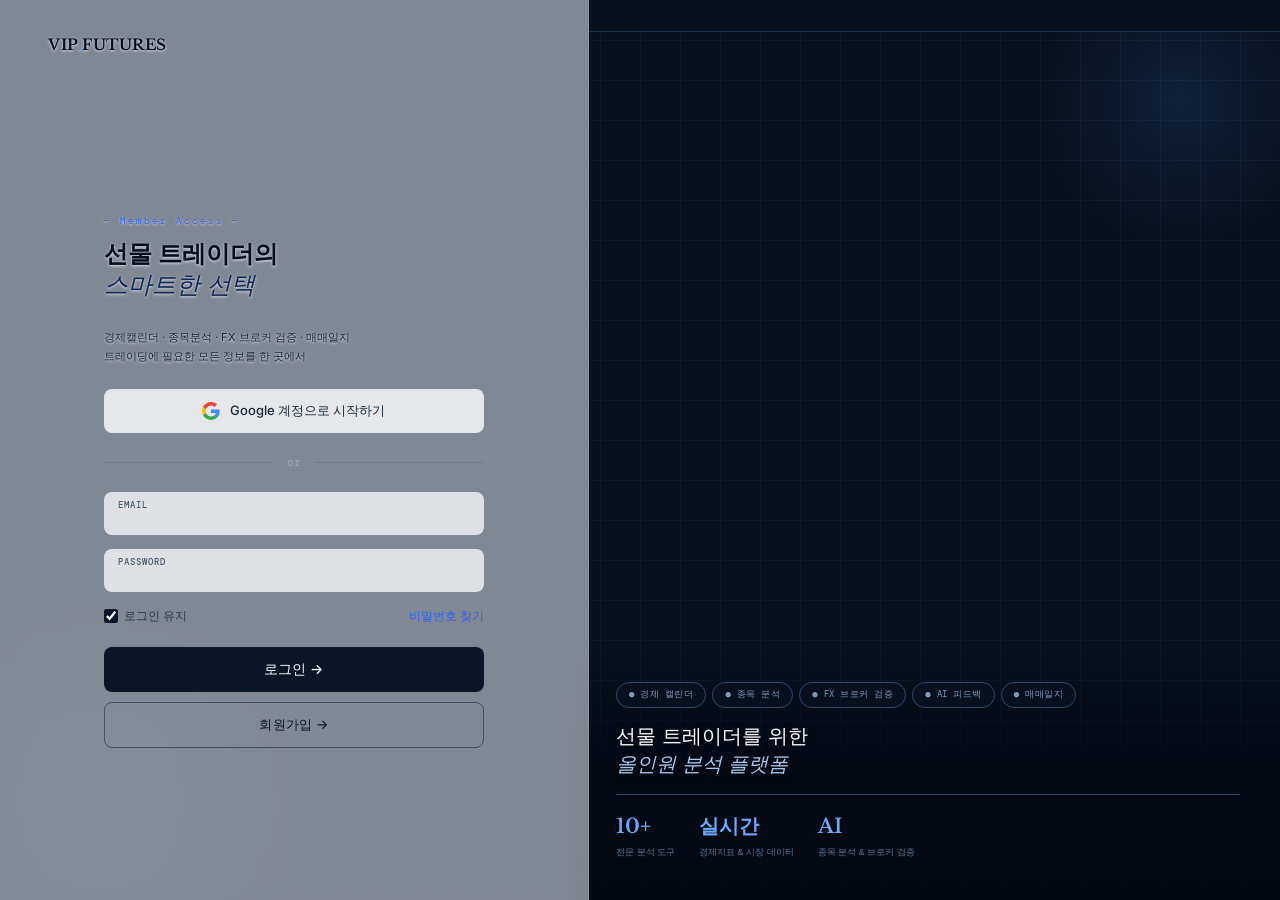
==== commit 45916274: "Add 200+ more calendar event translations All events from API now covered: - Bond auctions (1Y~30Y B" ====
--- a/index.html
+++ b/index.html
@@ -5986,7 +5986,35 @@
 'All Household Spending MM':'가계 지출 전월비','All Household Spending YY':'가계 지출 전년비','Leading Indicator':'경기선행지수','Coincident Index':'경기동행지수',
 'Exports':'수출','Imports':'수입','Foreign Exchange Reserve':'외환보유고','Reserves':'외환보유고','Foreign Reserves USD':'외환보유고 (달러)','Forex Reserves USD':'외환보유고','Central Bank FX Reserves':'중앙은행 외환보유고',
 'Mon Policy Rate':'기준금리','Copper Exports':'구리 수출','Wholesale Prices NSA MM':'도매물가 전월비','Wholesale Prices NSA YY':'도매물가 전년비',
-'Sentix Index':'센틱스 투자자 심리지수','Foreign Exchange Reserve':'외환보유고'
+'Sentix Index':'센틱스 투자자 심리지수','Foreign Exchange Reserve':'외환보유고',
+// 채권 경매
+'1-Year Bill Auction':'1년 국채 경매','10-Year Bond Auction':'10년 국채 경매','2-Year Bond Auction':'2년 국채 경매','20-Year Bond Auction':'20년 국채 경매','30-Year Bond Auction':'30년 국채 경매','5-Year Bonos Auction':'5년 국채 경매','52-Week Bill Auction':'52주 국채 경매','26-Week Bill Auction':'26주 국채 경매','17-Week Bill Auction':'17주 국채 경매','8-Week Bill Auction':'8주 국채 경매','4-Week Bill Auction':'4주 국채 경매','3-Month Bill Auction':'3개월 국채 경매','6-Month Bill Auction':'6개월 국채 경매','12-Month Bill Auction':'12개월 국채 경매','7-Year Obligacion Auction':'7년 국채 경매','15-Year Obligacion Auction':'15년 국채 경매','2-Year Schatz Auction':'2년 샤츠 경매','15/20-Year Bund Auction':'15/20년 분트 경매','22-Year Bund Auction':'22년 분트 경매','26-Year Bund Auction':'26년 분트 경매','30-Year Bund Auction':'30년 분트 경매','11-Month Bubill Auction':'11개월 부빌 경매','5-Month Bubill Auction':'5개월 부빌 경매','3-Month BTF Auction':'3개월 BTF 경매','6-Month BTF Auction':'6개월 BTF 경매','12-Month BTF Auction':'12개월 BTF 경매','OAT Auction':'OAT 경매','GGB Auction':'그리스 국채 경매','RFGB Auction':'국채 경매',
+// 모기지
+'15-Year Mortgage Rate':'15년 주택담보대출 금리','30-Year Mortgage Rate':'30년 주택담보대출 금리','MBA 30-Year Mortgage Rate':'MBA 30년 모기지 금리','MBA Mortgage Applications':'MBA 모기지 신청','MBA Mortgage Market Index':'MBA 모기지 시장 지수','MBA Mortgage Refinance Index':'MBA 모기지 재융자 지수','MBA Purchase Index':'MBA 주택 구매 지수',
+// 연준 연설
+'Fed Barkin Speech':'바킨 연은 총재 연설','Fed Barr Speech':'바 연준 부의장 연설','Fed Beige Book':'베이지북','Fed Bowman Speech':'보먼 연준 이사 연설','Fed Miran Speech':'미란 연준 연설','Fed Waller Speech':'월러 연준 이사 연설','Fed Williams Speech':'윌리엄스 뉴욕 연은 총재 연설','Fed Balance Sheet':'연준 대차대조표',
+// ECB 연설
+'ECB Buch Speech':'ECB 부흐 연설','ECB Cipollone Speech':'ECB 치폴로네 연설','ECB Lane Speech':'ECB 레인 연설','ECB Rehn Speech':'ECB 렌 연설','ECB Schnabel Speech':'ECB 슈나벨 연설','ECB Tuominen Speech':'ECB 투오미넨 연설',
+// 영국
+'BoE Gov Bailey Speech':'베일리 영란은행 총재 연설','BoE Taylor Speech':'테일러 영란은행 연설','Claimant Count Change':'실업급여 청구 변화','Average Earnings excl. Bonus (3Mo/Yr)':'평균 임금 (보너스 제외)','Average Earnings incl. Bonus (3Mo/Yr)':'평균 임금 (보너스 포함)','HMRC Payrolls Change':'HMRC 고용 변동','NIESR Monthly GDP Tracker':'NIESR 월간 GDP 추적','Construction Output YoY':'건설 생산 전년비','Manufacturing Production MoM':'제조업 생산 전월비','Manufacturing Production YoY':'제조업 생산 전년비','PPI Core Output MoM':'PPI 핵심 산출 전월비','PPI Core Output YoY':'PPI 핵심 산출 전년비','PPI Input MoM':'PPI 투입 전월비','PPI Input YoY':'PPI 투입 전년비','PPI Output MoM':'PPI 산출 전월비','PPI Output YoY':'PPI 산출 전년비','Retail Price Index MoM':'소매물가지수 전월비','Retail Price Index YoY':'소매물가지수 전년비','Goods Trade Balance':'상품 무역수지','Goods Trade Balance Non-EU':'비EU 상품 무역수지',
+// 뉴질랜드/호주
+'Electronic Retail Card Spending MoM':'전자소매카드 지출 전월비','Electronic Retail Card Spending YoY':'전자소매카드 지출 전년비','Global Dairy Trade Price Index':'글로벌 유제품 가격지수','NZIER Business Confidence':'NZIER 기업 신뢰지수','NZIER Capacity Utilization':'NZIER 설비 가동률','RBA Hunter Speech':'RBA 헌터 연설','Westpac Leading Index MoM':'웨스트팩 선행지수 전월비','New Motor Vehicle Sales':'신규 자동차 판매',
+// 미국 추가
+'ADP Employment Change Weekly':'ADP 주간 고용변화','Export Prices MoM':'수출물가 전월비','Export Prices YoY':'수출물가 전년비','Import Prices MoM':'수입물가 전월비','Import Prices YoY':'수입물가 전년비','NAHB Housing Market Index':'NAHB 주택시장지수','NY Empire State Manufacturing Index':'뉴욕 엠파이어 제조업지수','NY Fed Services Activity Index':'뉴욕 연은 서비스업지수','Net Long-term TIC Flows':'장기 TIC 자본유입','Overall Net Capital Flows':'총 순자본 유입','Philly Fed Business Conditions':'필라델피아 기업 환경','Philly Fed CAPEX Index':'필라델피아 설비투자 지수','Philly Fed Employment':'필라델피아 고용','Philly Fed New Orders':'필라델피아 신규주문','Philly Fed Prices Paid':'필라델피아 지불가격','Retail Sales Control Group MoM':'소매판매 통제그룹 전월비','Retail Sales Ex Autos MoM':'소매판매 자동차 제외 전월비','Retail Sales Ex Gas/Autos MoM':'소매판매 가스/자동차 제외','Retail Inventories Ex Autos MoM':'소매재고 자동차 제외','Jobless Claims 4-week Average':'실업수당 4주 평균','Redbook YoY':'레드북 소매판매 전년비','Consumer Inflation Expectations':'소비자 인플레이션 기대','NOPA Crush Report':'NOPA 분쇄 보고서','Participation Rate':'노동참가율','CFIB Business Barometer':'CFIB 기업 경기지수',
+// 캐나다
+'BoC Business Outlook Survey':'캐나다 중앙은행 기업전망','BoC Survey of Consumer Expectations':'캐나다 중앙은행 소비자기대','Foreign Securities Purchases by Canadians':'캐나다 해외증권 매입','Foreign Securities Purchases':'해외증권 매입','Manufacturing Sales MoM':'제조업 판매 전월비','Wholesale Sales MoM':'도매판매 전월비',
+// 중국
+'Loan Prime Rate 1Y':'1년 대출우대금리','Loan Prime Rate 5Y':'5년 대출우대금리','Fixed Asset Investment (YTD) YoY':'고정자산 투자 전년비','FDI (YTD) YoY':'외국인직접투자 전년비','Stock Investment by Foreigners':'외국인 주식투자','Food Inflation YoY':'식품 인플레이션 전년비',
+// 일본
+'Reuters Tankan Index':'로이터 단칸지수','Tertiary Industry Index MoM':'3차 산업지수 전월비','Exports YoY':'수출 전년비','Imports YoY':'수입 전년비',
+// 스위스
+'SNB Monetary Policy Meeting Minutes':'스위스 중앙은행 의사록','Producer & Import Prices MoM':'생산자·수입물가 전월비','Producer & Import Prices YoY':'생산자·수입물가 전년비',
+// 기타
+'Employment Change':'고용 변화','Full Time Employment Chg':'정규직 고용 변화','Part Time Employment Chg':'파트타임 고용 변화','GDP MoM':'GDP 전월비','GDP 3-Month Avg':'GDP 3개월 평균','GDP Growth Rate QoQ':'GDP 성장률 분기','Government Budget to GDP':'정부부채 대비 GDP','Government Debt to GDP':'정부부채 대비 GDP','House Price Index YoY':'주택가격지수 전년비','Residential Property Prices MoM':'주거용 부동산 가격 전월비','Residential Property Prices YoY':'주거용 부동산 가격 전년비','Industrial Capacity Utilization':'산업 설비가동률','Inflation Rate QoQ':'인플레이션 분기비','Harmonised Inflation Rate MoM':'조화물가지수 전월비','Harmonised Inflation Rate YoY':'조화물가지수 전년비','Core Inflation Rate MoM':'근원 인플레이션 전월비','ZEW Current Conditions':'ZEW 현재경기','ZEW Economic Sentiment Index':'ZEW 경제심리지수','Foreign Bond Investment':'외국인 채권투자','Current Account s.a':'경상수지 (계절조정)','Pending Home Sales YoY':'주택 계약 판매 전년비','EIA Crude Oil Imports Change':'EIA 원유수입 변화','EIA Cushing Crude Oil Stocks Change':'EIA 쿠싱 원유재고 변화','EIA Distillate Fuel Production Change':'EIA 증류유 생산 변화','EIA Distillate Stocks Change':'EIA 증류유 재고 변화','EIA Gasoline Production Change':'EIA 가솔린 생산 변화','EIA Gasoline Stocks Change':'EIA 가솔린 재고 변화','EIA Heating Oil Stocks Change':'EIA 난방유 재고 변화','EIA Refinery Crude Runs Change':'EIA 정제소 가동 변화','EIA Natural Gas Stocks Change':'EIA 천연가스 재고 변화','Baker Hughes Total Rigs Count':'베이커휴즈 총 굴착기수','Capacity Utilization':'설비 가동률','CPI Common YoY':'CPI 공통 전년비','CPI Median YoY':'CPI 중위 전년비','CPI Trimmed-Mean YoY':'CPI 절사평균 전년비',
+// 심리 센티먼트 (무시)
+'Myfxbook AUDUSD Sentiment':'AUD/USD 심리지수','Myfxbook EURUSD Sentiment':'EUR/USD 심리지수','Myfxbook GBPUSD Sentiment':'GBP/USD 심리지수','Myfxbook NZDUSD Sentiment':'NZD/USD 심리지수','Myfxbook USDCAD Sentiment':'USD/CAD 심리지수','Myfxbook USDCHF Sentiment':'USD/CHF 심리지수','Myfxbook USDJPY Sentiment':'USD/JPY 심리지수',
+// 국채 경매 일반 패턴
+'Bill Auction':'국채 경매','Bond Auction':'국채 경매','Bund Auction':'분트 경매','Auction':'경매','Index-Linked':'물가연동','Treasury Gilt':'국채 길트'
 };
 const _ec4SortedKeys=Object.keys(EC4_KO).sort((a,b)=>b.length-a.length);
 function ec4Translate(name){
